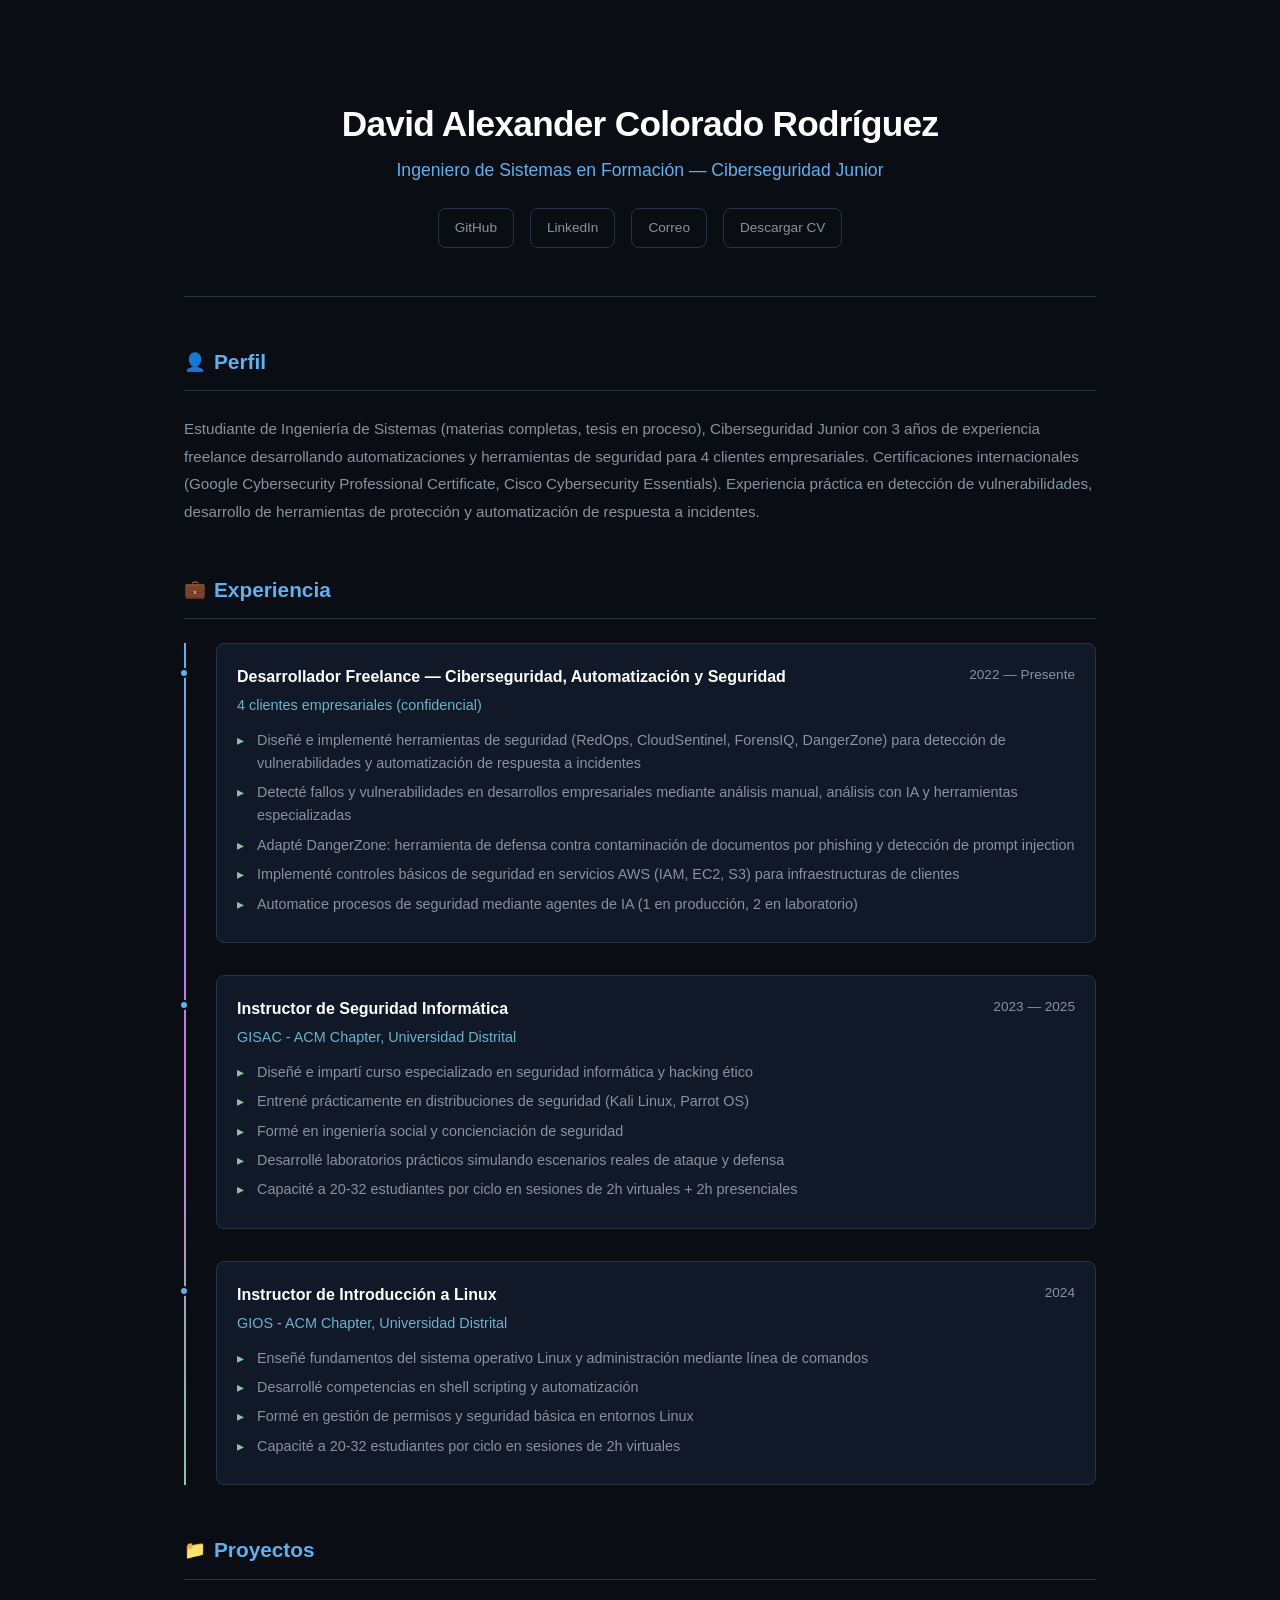
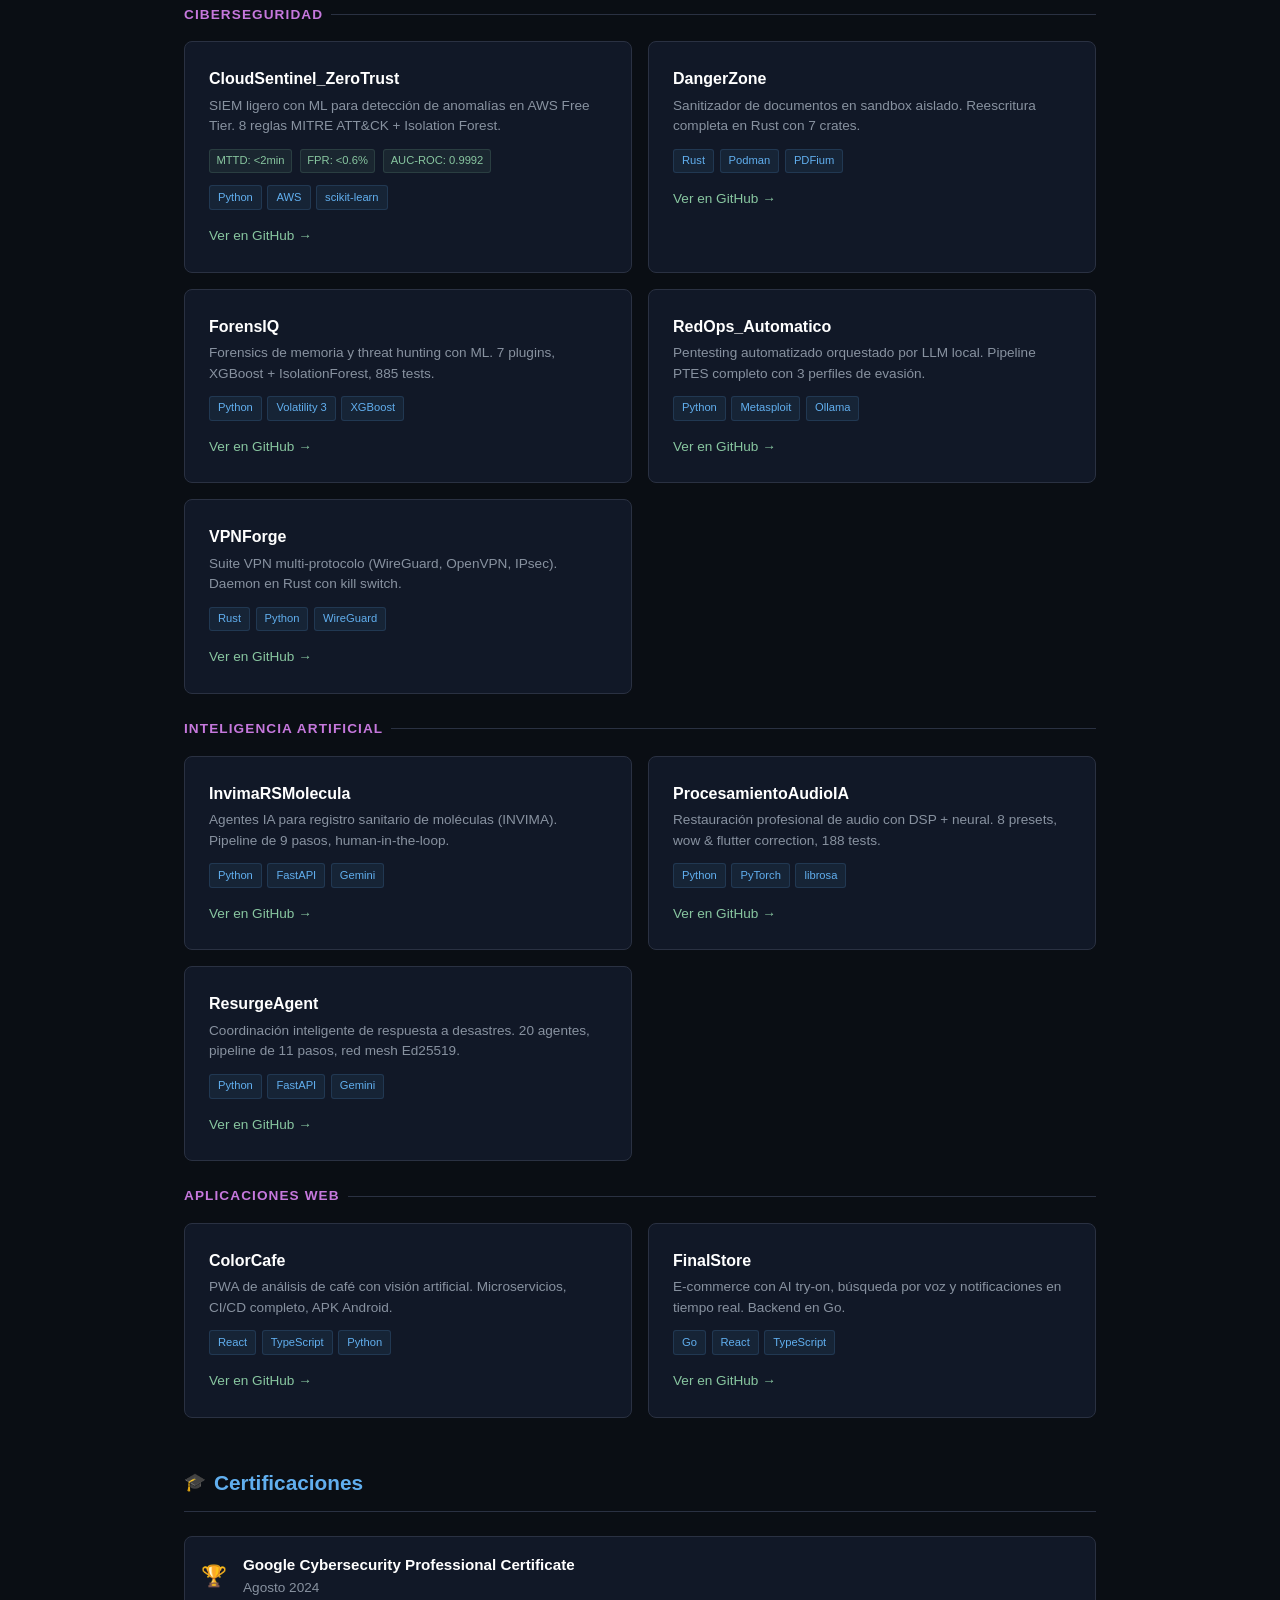
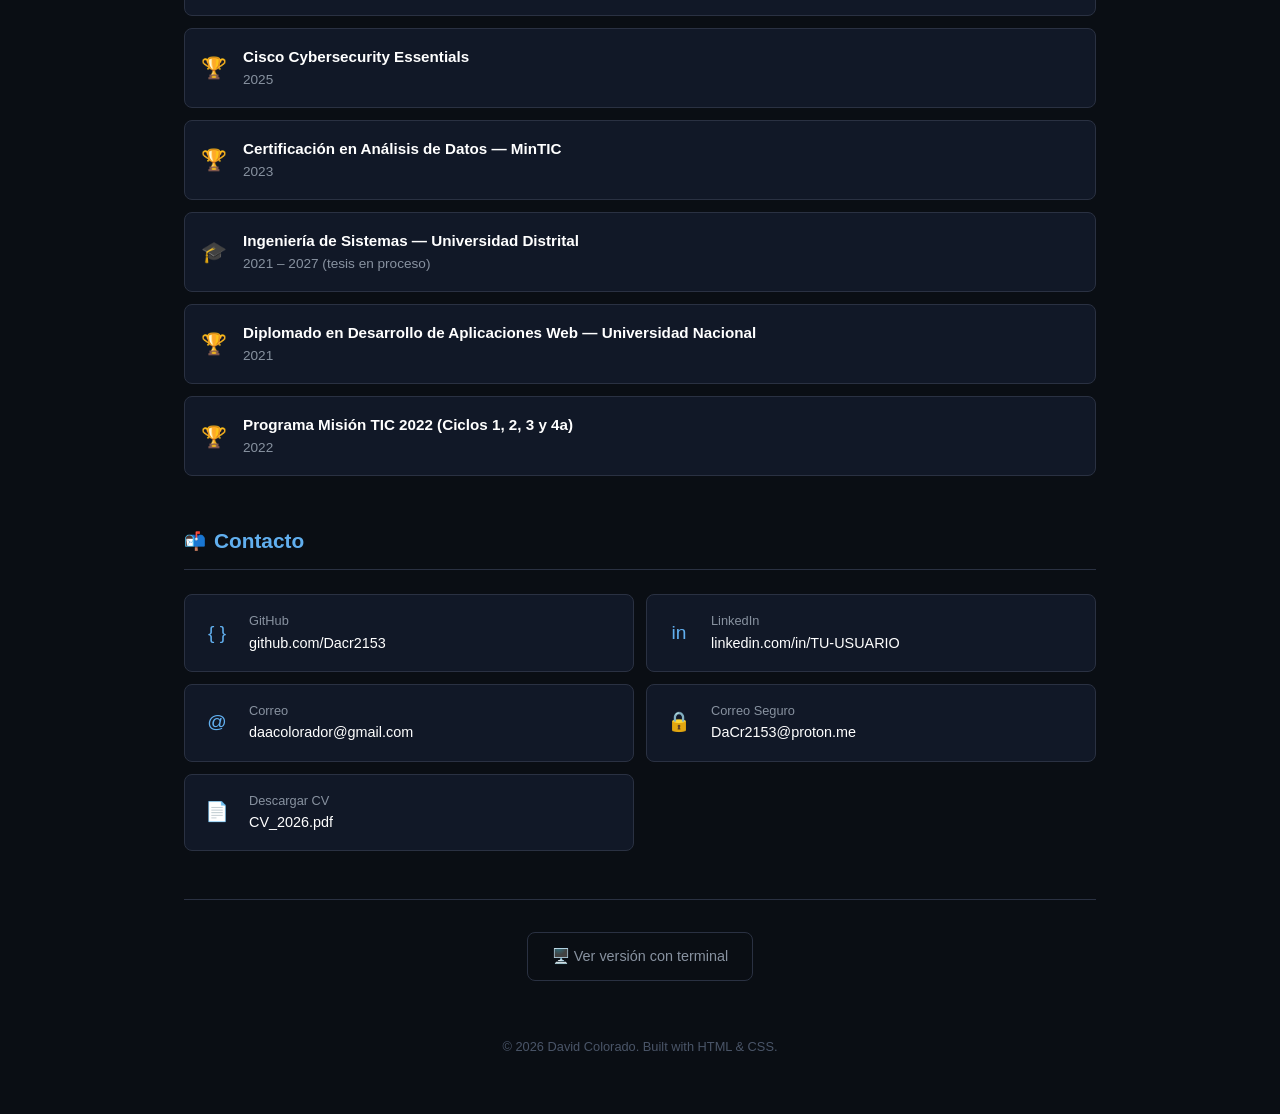
==== simple.html @ af5c3459 "feat: portfolio v2 improvements - terminal UX, visual polish, project depth, SEO FASE 1: Typewriter " ====
<!DOCTYPE html>
<html lang="es">
<head>
  <meta charset="UTF-8">
  <meta name="viewport" content="width=device-width, initial-scale=1.0">
  <title>David Colorado — Ingeniero de Sistemas en Formación | Portafolio</title>
  <meta name="description" content="Portafolio profesional de David Colorado. Ciberseguridad Junior, automatización y desarrollo de aplicaciones. 3 años de experiencia freelance.">
  <meta name="author" content="David Colorado">
  <meta name="robots" content="index, follow">
  <meta property="og:title" content="David Colorado — Ingeniero de Sistemas en Formación">
  <meta property="og:description" content="Ciberseguridad Junior, automatización y desarrollo. 3 años de experiencia.">
  <meta property="og:type" content="website">
  <link rel="canonical" href="https://dacr2153.github.io/Portfolio/simple.html">
  <style>
    *,*::before,*::after{box-sizing:border-box;margin:0;padding:0}
    :root{
      --bg:#0a0e14;--bg-card:#111827;--bg-card-hover:#1a2332;
      --text:#e0e0e0;--dim:#8892a0;--muted:#4a5568;
      --accent:#61afef;--green:#88c6a0;--red:#e06c75;--purple:#c678dd;--cyan:#6cb4c9;--yellow:#e5c07b;
      --border:#2a3142;--border-light:#1e2530;
      --radius:8px;--shadow:0 4px 20px rgba(0,0,0,0.3);
    }
    body{font-family:'Inter',-apple-system,BlinkMacSystemFont,'Segoe UI',Roboto,sans-serif;background:var(--bg);color:var(--text);line-height:1.6;-webkit-font-smoothing:antialiased}
    a{color:var(--accent);text-decoration:none;transition:color .2s}a:hover{color:var(--green)}

    .container{max-width:960px;margin:0 auto;padding:2rem 1.5rem}

    /* Header */
    .header{text-align:center;padding:4rem 0 3rem;border-bottom:1px solid var(--border)}
    .header__name{font-size:2.2rem;font-weight:700;color:#fff;margin-bottom:.25rem;letter-spacing:-.02em}
    .header__role{font-size:1.1rem;color:var(--accent);margin-bottom:1.5rem;font-weight:500}
    .header__links{display:flex;gap:1rem;justify-content:center;flex-wrap:wrap}
    .header__link{padding:.5rem 1rem;border:1px solid var(--border);border-radius:var(--radius);color:var(--dim);font-size:.85rem;transition:all .2s}
    .header__link:hover{border-color:var(--accent);color:var(--accent);background:rgba(97,175,239,.05)}

    /* Section */
    .section{margin:3rem 0}
    .section__title{font-size:1.3rem;font-weight:600;color:var(--accent);margin-bottom:1.5rem;padding-bottom:.75rem;border-bottom:1px solid var(--border);display:flex;align-items:center;gap:.5rem}
    .section__title-icon{font-size:1.1rem}

    /* Profile */
    .profile{color:var(--dim);font-size:.95rem;line-height:1.8}

    /* Timeline */
    .timeline{position:relative;padding-left:2rem}
    .timeline::before{content:'';position:absolute;left:0;top:0;bottom:0;width:2px;background:linear-gradient(180deg,var(--accent),var(--purple),var(--green))}
    .timeline-item{position:relative;margin-bottom:2rem;padding:1.25rem;background:var(--bg-card);border:1px solid var(--border);border-radius:var(--radius);transition:border-color .2s,transform .2s}
    .timeline-item:hover{border-color:var(--accent);transform:translateX(4px)}
    .timeline-item::before{content:'';position:absolute;left:-2.35rem;top:1.5rem;width:10px;height:10px;background:var(--accent);border-radius:50%;border:2px solid var(--bg)}
    .timeline-item__header{display:flex;justify-content:space-between;flex-wrap:wrap;gap:.5rem;margin-bottom:.25rem}
    .timeline-item__role{font-weight:600;color:#fff;font-size:1rem}
    .timeline-item__date{color:var(--dim);font-size:.85rem}
    .timeline-item__company{color:var(--cyan);font-size:.9rem;margin-bottom:.75rem}
    .timeline-item__list{list-style:none;padding:0}
    .timeline-item__list li{position:relative;padding-left:1.25rem;margin-bottom:.4rem;font-size:.9rem;color:var(--dim)}
    .timeline-item__list li::before{content:"▸";position:absolute;left:0;color:var(--green)}

    /* Project Grid */
    .project-grid{display:grid;grid-template-columns:1fr;gap:1rem}
    @media(min-width:640px){.project-grid{grid-template-columns:1fr 1fr}}

    .project-card{background:var(--bg-card);border:1px solid var(--border);border-radius:var(--radius);padding:1.5rem;transition:all .25s;position:relative;overflow:hidden}
    .project-card:hover{border-color:var(--accent);transform:translateY(-2px);box-shadow:var(--shadow)}
    .project-card::before{content:'';position:absolute;top:0;left:0;right:0;height:3px;background:linear-gradient(90deg,var(--accent),var(--green));opacity:0;transition:opacity .2s}
    .project-card:hover::before{opacity:1}
    .project-card__title{font-weight:600;color:#fff;margin-bottom:.25rem;font-size:1rem}
    .project-card__desc{font-size:.85rem;color:var(--dim);margin-bottom:.75rem;line-height:1.5}
    .project-card__metrics{display:flex;gap:.5rem;flex-wrap:wrap;margin-bottom:.75rem}
    .project-card__metric{font-size:.7rem;padding:.15rem .4rem;background:rgba(136,198,160,.08);color:var(--green);border-radius:3px;border:1px solid rgba(136,198,160,.15)}
    .project-card__tech{display:flex;flex-wrap:wrap;gap:.35rem;margin-bottom:.75rem}
    .tag{font-size:.7rem;padding:.15rem .5rem;background:rgba(97,175,239,.08);color:var(--accent);border-radius:3px;border:1px solid rgba(97,175,239,.15)}
    .project-card__link{font-size:.85rem;color:var(--green);display:inline-flex;align-items:center;gap:.25rem}
    .project-card__link:hover{text-decoration:underline}

    /* Category */
    .category{color:var(--purple);font-size:.85rem;margin-bottom:1rem;text-transform:uppercase;letter-spacing:.08em;font-weight:600;display:flex;align-items:center;gap:.5rem}
    .category::after{content:'';flex:1;height:1px;background:var(--border)}

    /* Certifications */
    .cert-list{display:flex;flex-direction:column;gap:.75rem}
    .cert{display:flex;align-items:center;gap:1rem;padding:1rem;background:var(--bg-card);border:1px solid var(--border);border-radius:var(--radius);transition:border-color .2s}
    .cert:hover{border-color:var(--yellow)}
    .cert__icon{font-size:1.3rem;flex-shrink:0}
    .cert__name{font-weight:600;color:#fff;font-size:.95rem}
    .cert__date{color:var(--dim);font-size:.85rem}

    /* Contact Grid */
    .contact-grid{display:grid;grid-template-columns:1fr;gap:.75rem}
    @media(min-width:640px){.contact-grid{grid-template-columns:1fr 1fr}}
    .contact-item{display:flex;align-items:center;gap:1rem;padding:1rem;background:var(--bg-card);border:1px solid var(--border);border-radius:var(--radius);transition:all .2s}
    .contact-item:hover{border-color:var(--accent);transform:translateX(4px);text-decoration:none}
    .contact-item__icon{font-size:1.2rem;width:2rem;text-align:center;flex-shrink:0}
    .contact-item__label{font-size:.8rem;color:var(--dim)}
    .contact-item__value{font-size:.9rem;color:#fff;font-weight:500}

    /* Footer */
    .switch{text-align:center;padding:2rem 0;border-top:1px solid var(--border);margin-top:3rem}
    .switch a{font-size:.9rem;color:var(--dim);padding:.75rem 1.5rem;border:1px solid var(--border);border-radius:var(--radius);transition:all .2s;display:inline-block}
    .switch a:hover{border-color:var(--accent);color:var(--accent)}
    .footer{text-align:center;padding:1.5rem 0;color:var(--muted);font-size:.8rem}

    /* Responsive */
    @media(max-width:639px){
      .header__name{font-size:1.6rem}
      .timeline{padding-left:1.5rem}
      .timeline-item::before{left:-1.85rem}
    }
  </style>
</head>
<body>
<div class="container">
  <header class="header">
    <h1 class="header__name">David Alexander Colorado Rodríguez</h1>
    <p class="header__role">Ingeniero de Sistemas en Formación — Ciberseguridad Junior</p>
    <div class="header__links">
      <a href="https://github.com/Dacr2153" target="_blank" rel="noopener" class="header__link">GitHub</a>
      <a href="https://www.linkedin.com/in/TU-USUARIO" target="_blank" rel="noopener" class="header__link">LinkedIn</a>
      <a href="mailto:daacolorador@gmail.com" class="header__link">Correo</a>
      <a href="cv/CV_2026.pdf" target="_blank" rel="noopener" class="header__link">Descargar CV</a>
    </div>
  </header>

  <section class="section">
    <h2 class="section__title"><span class="section__title-icon">👤</span> Perfil</h2>
    <p class="profile">Estudiante de Ingeniería de Sistemas (materias completas, tesis en proceso), Ciberseguridad Junior con 3 años de experiencia freelance desarrollando automatizaciones y herramientas de seguridad para 4 clientes empresariales. Certificaciones internacionales (Google Cybersecurity Professional Certificate, Cisco Cybersecurity Essentials). Experiencia práctica en detección de vulnerabilidades, desarrollo de herramientas de protección y automatización de respuesta a incidentes.</p>
  </section>

  <section class="section">
    <h2 class="section__title"><span class="section__title-icon">💼</span> Experiencia</h2>
    <div class="timeline">
      <div class="timeline-item">
        <div class="timeline-item__header">
          <span class="timeline-item__role">Desarrollador Freelance — Ciberseguridad, Automatización y Seguridad</span>
          <span class="timeline-item__date">2022 — Presente</span>
        </div>
        <div class="timeline-item__company">4 clientes empresariales (confidencial)</div>
        <ul class="timeline-item__list">
          <li>Diseñé e implementé herramientas de seguridad (RedOps, CloudSentinel, ForensIQ, DangerZone) para detección de vulnerabilidades y automatización de respuesta a incidentes</li>
          <li>Detecté fallos y vulnerabilidades en desarrollos empresariales mediante análisis manual, análisis con IA y herramientas especializadas</li>
          <li>Adapté DangerZone: herramienta de defensa contra contaminación de documentos por phishing y detección de prompt injection</li>
          <li>Implementé controles básicos de seguridad en servicios AWS (IAM, EC2, S3) para infraestructuras de clientes</li>
          <li>Automatice procesos de seguridad mediante agentes de IA (1 en producción, 2 en laboratorio)</li>
        </ul>
      </div>
      <div class="timeline-item">
        <div class="timeline-item__header">
          <span class="timeline-item__role">Instructor de Seguridad Informática</span>
          <span class="timeline-item__date">2023 — 2025</span>
        </div>
        <div class="timeline-item__company">GISAC - ACM Chapter, Universidad Distrital</div>
        <ul class="timeline-item__list">
          <li>Diseñé e impartí curso especializado en seguridad informática y hacking ético</li>
          <li>Entrené prácticamente en distribuciones de seguridad (Kali Linux, Parrot OS)</li>
          <li>Formé en ingeniería social y concienciación de seguridad</li>
          <li>Desarrollé laboratorios prácticos simulando escenarios reales de ataque y defensa</li>
          <li>Capacité a 20-32 estudiantes por ciclo en sesiones de 2h virtuales + 2h presenciales</li>
        </ul>
      </div>
      <div class="timeline-item">
        <div class="timeline-item__header">
          <span class="timeline-item__role">Instructor de Introducción a Linux</span>
          <span class="timeline-item__date">2024</span>
        </div>
        <div class="timeline-item__company">GIOS - ACM Chapter, Universidad Distrital</div>
        <ul class="timeline-item__list">
          <li>Enseñé fundamentos del sistema operativo Linux y administración mediante línea de comandos</li>
          <li>Desarrollé competencias en shell scripting y automatización</li>
          <li>Formé en gestión de permisos y seguridad básica en entornos Linux</li>
          <li>Capacité a 20-32 estudiantes por ciclo en sesiones de 2h virtuales</li>
        </ul>
      </div>
    </div>
  </section>

  <section class="section">
    <h2 class="section__title"><span class="section__title-icon">📁</span> Proyectos</h2>

    <p class="category">Ciberseguridad</p>
    <div class="project-grid" style="margin-bottom:1.5rem">
      <div class="project-card">
        <div class="project-card__title">CloudSentinel_ZeroTrust</div>
        <p class="project-card__desc">SIEM ligero con ML para detección de anomalías en AWS Free Tier. 8 reglas MITRE ATT&CK + Isolation Forest.</p>
        <div class="project-card__metrics"><span class="project-card__metric">MTTD: &lt;2min</span><span class="project-card__metric">FPR: &lt;0.6%</span><span class="project-card__metric">AUC-ROC: 0.9992</span></div>
        <div class="project-card__tech"><span class="tag">Python</span><span class="tag">AWS</span><span class="tag">scikit-learn</span></div>
        <a class="project-card__link" href="https://github.com/Dacr2153/CloudSentinel_ZeroTrust" target="_blank" rel="noopener">Ver en GitHub →</a>
      </div>
      <div class="project-card">
        <div class="project-card__title">DangerZone</div>
        <p class="project-card__desc">Sanitizador de documentos en sandbox aislado. Reescritura completa en Rust con 7 crates.</p>
        <div class="project-card__tech"><span class="tag">Rust</span><span class="tag">Podman</span><span class="tag">PDFium</span></div>
        <a class="project-card__link" href="https://github.com/Dacr2153/DangerZone" target="_blank" rel="noopener">Ver en GitHub →</a>
      </div>
      <div class="project-card">
        <div class="project-card__title">ForensIQ</div>
        <p class="project-card__desc">Forensics de memoria y threat hunting con ML. 7 plugins, XGBoost + IsolationForest, 885 tests.</p>
        <div class="project-card__tech"><span class="tag">Python</span><span class="tag">Volatility 3</span><span class="tag">XGBoost</span></div>
        <a class="project-card__link" href="https://github.com/Dacr2153/ForensIQ" target="_blank" rel="noopener">Ver en GitHub →</a>
      </div>
      <div class="project-card">
        <div class="project-card__title">RedOps_Automatico</div>
        <p class="project-card__desc">Pentesting automatizado orquestado por LLM local. Pipeline PTES completo con 3 perfiles de evasión.</p>
        <div class="project-card__tech"><span class="tag">Python</span><span class="tag">Metasploit</span><span class="tag">Ollama</span></div>
        <a class="project-card__link" href="https://github.com/Dacr2153/RedOps_Automatico" target="_blank" rel="noopener">Ver en GitHub →</a>
      </div>
      <div class="project-card">
        <div class="project-card__title">VPNForge</div>
        <p class="project-card__desc">Suite VPN multi-protocolo (WireGuard, OpenVPN, IPsec). Daemon en Rust con kill switch.</p>
        <div class="project-card__tech"><span class="tag">Rust</span><span class="tag">Python</span><span class="tag">WireGuard</span></div>
        <a class="project-card__link" href="https://github.com/Dacr2153/VPN" target="_blank" rel="noopener">Ver en GitHub →</a>
      </div>
    </div>

    <p class="category">Inteligencia Artificial</p>
    <div class="project-grid" style="margin-bottom:1.5rem">
      <div class="project-card">
        <div class="project-card__title">InvimaRSMolecula</div>
        <p class="project-card__desc">Agentes IA para registro sanitario de moléculas (INVIMA). Pipeline de 9 pasos, human-in-the-loop.</p>
        <div class="project-card__tech"><span class="tag">Python</span><span class="tag">FastAPI</span><span class="tag">Gemini</span></div>
        <a class="project-card__link" href="https://github.com/Dacr2153/InvimaRSMolecula" target="_blank" rel="noopener">Ver en GitHub →</a>
      </div>
      <div class="project-card">
        <div class="project-card__title">ProcesamientoAudioIA</div>
        <p class="project-card__desc">Restauración profesional de audio con DSP + neural. 8 presets, wow & flutter correction, 188 tests.</p>
        <div class="project-card__tech"><span class="tag">Python</span><span class="tag">PyTorch</span><span class="tag">librosa</span></div>
        <a class="project-card__link" href="https://github.com/Dacr2153/AI_Audio_Processing" target="_blank" rel="noopener">Ver en GitHub →</a>
      </div>
      <div class="project-card">
        <div class="project-card__title">ResurgeAgent</div>
        <p class="project-card__desc">Coordinación inteligente de respuesta a desastres. 20 agentes, pipeline de 11 pasos, red mesh Ed25519.</p>
        <div class="project-card__tech"><span class="tag">Python</span><span class="tag">FastAPI</span><span class="tag">Gemini</span></div>
        <a class="project-card__link" href="https://github.com/Dacr2153/ResurgeArgent" target="_blank" rel="noopener">Ver en GitHub →</a>
      </div>
    </div>

    <p class="category">Aplicaciones Web</p>
    <div class="project-grid">
      <div class="project-card">
        <div class="project-card__title">ColorCafe</div>
        <p class="project-card__desc">PWA de análisis de café con visión artificial. Microservicios, CI/CD completo, APK Android.</p>
        <div class="project-card__tech"><span class="tag">React</span><span class="tag">TypeScript</span><span class="tag">Python</span></div>
        <a class="project-card__link" href="https://github.com/Dacr2153/ColorCafe" target="_blank" rel="noopener">Ver en GitHub →</a>
      </div>
      <div class="project-card">
        <div class="project-card__title">FinalStore</div>
        <p class="project-card__desc">E-commerce con AI try-on, búsqueda por voz y notificaciones en tiempo real. Backend en Go.</p>
        <div class="project-card__tech"><span class="tag">Go</span><span class="tag">React</span><span class="tag">TypeScript</span></div>
        <a class="project-card__link" href="https://github.com/Dacr2153/Store" target="_blank" rel="noopener">Ver en GitHub →</a>
      </div>
    </div>
  </section>

  <section class="section">
    <h2 class="section__title"><span class="section__title-icon">🎓</span> Certificaciones</h2>
    <div class="cert-list">
      <div class="cert"><span class="cert__icon">🏆</span><div><div class="cert__name">Google Cybersecurity Professional Certificate</div><div class="cert__date">Agosto 2024</div></div></div>
      <div class="cert"><span class="cert__icon">🏆</span><div><div class="cert__name">Cisco Cybersecurity Essentials</div><div class="cert__date">2025</div></div></div>
      <div class="cert"><span class="cert__icon">🏆</span><div><div class="cert__name">Certificación en Análisis de Datos — MinTIC</div><div class="cert__date">2023</div></div></div>
      <div class="cert"><span class="cert__icon">🎓</span><div><div class="cert__name">Ingeniería de Sistemas — Universidad Distrital</div><div class="cert__date">2021 – 2027 (tesis en proceso)</div></div></div>
      <div class="cert"><span class="cert__icon">🏆</span><div><div class="cert__name">Diplomado en Desarrollo de Aplicaciones Web — Universidad Nacional</div><div class="cert__date">2021</div></div></div>
      <div class="cert"><span class="cert__icon">🏆</span><div><div class="cert__name">Programa Misión TIC 2022 (Ciclos 1, 2, 3 y 4a)</div><div class="cert__date">2022</div></div></div>
    </div>
  </section>

  <section class="section">
    <h2 class="section__title"><span class="section__title-icon">📬</span> Contacto</h2>
    <div class="contact-grid">
      <a href="https://github.com/Dacr2153" target="_blank" rel="noopener" class="contact-item"><span class="contact-item__icon">{ }</span><div><div class="contact-item__label">GitHub</div><div class="contact-item__value">github.com/Dacr2153</div></div></a>
      <a href="https://www.linkedin.com/in/TU-USUARIO" target="_blank" rel="noopener" class="contact-item"><span class="contact-item__icon">in</span><div><div class="contact-item__label">LinkedIn</div><div class="contact-item__value">linkedin.com/in/TU-USUARIO</div></div></a>
      <a href="mailto:daacolorador@gmail.com" class="contact-item"><span class="contact-item__icon">@</span><div><div class="contact-item__label">Correo</div><div class="contact-item__value">daacolorador@gmail.com</div></div></a>
      <a href="mailto:DaCr2153@proton.me" class="contact-item"><span class="contact-item__icon">🔒</span><div><div class="contact-item__label">Correo Seguro</div><div class="contact-item__value">DaCr2153@proton.me</div></div></a>
      <a href="cv/CV_2026.pdf" target="_blank" rel="noopener" class="contact-item"><span class="contact-item__icon">📄</span><div><div class="contact-item__label">Descargar CV</div><div class="contact-item__value">CV_2026.pdf</div></div></a>
    </div>
  </section>

  <div class="switch"><a href="index.html">🖥️ Ver versión con terminal</a></div>
  <div class="footer">© 2026 David Colorado. Built with HTML & CSS.</div>
</div>
</body>
</html>
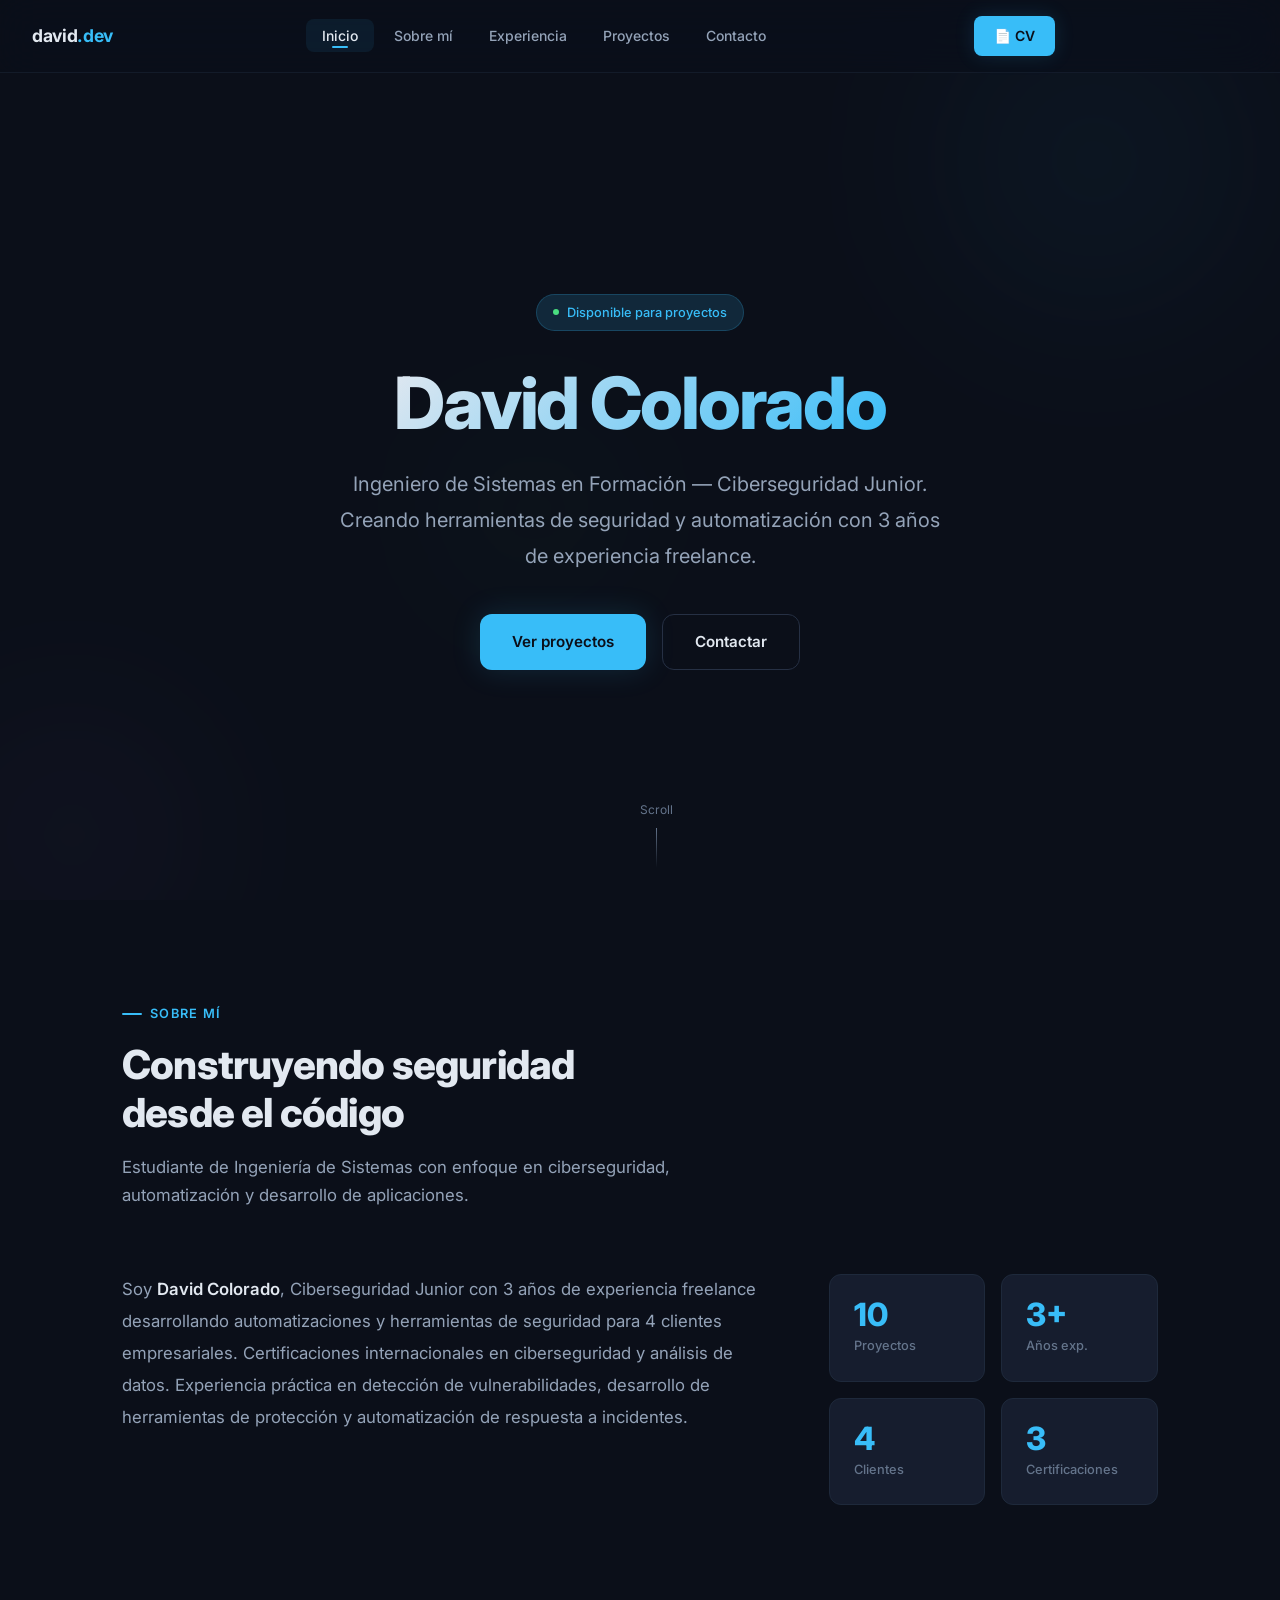
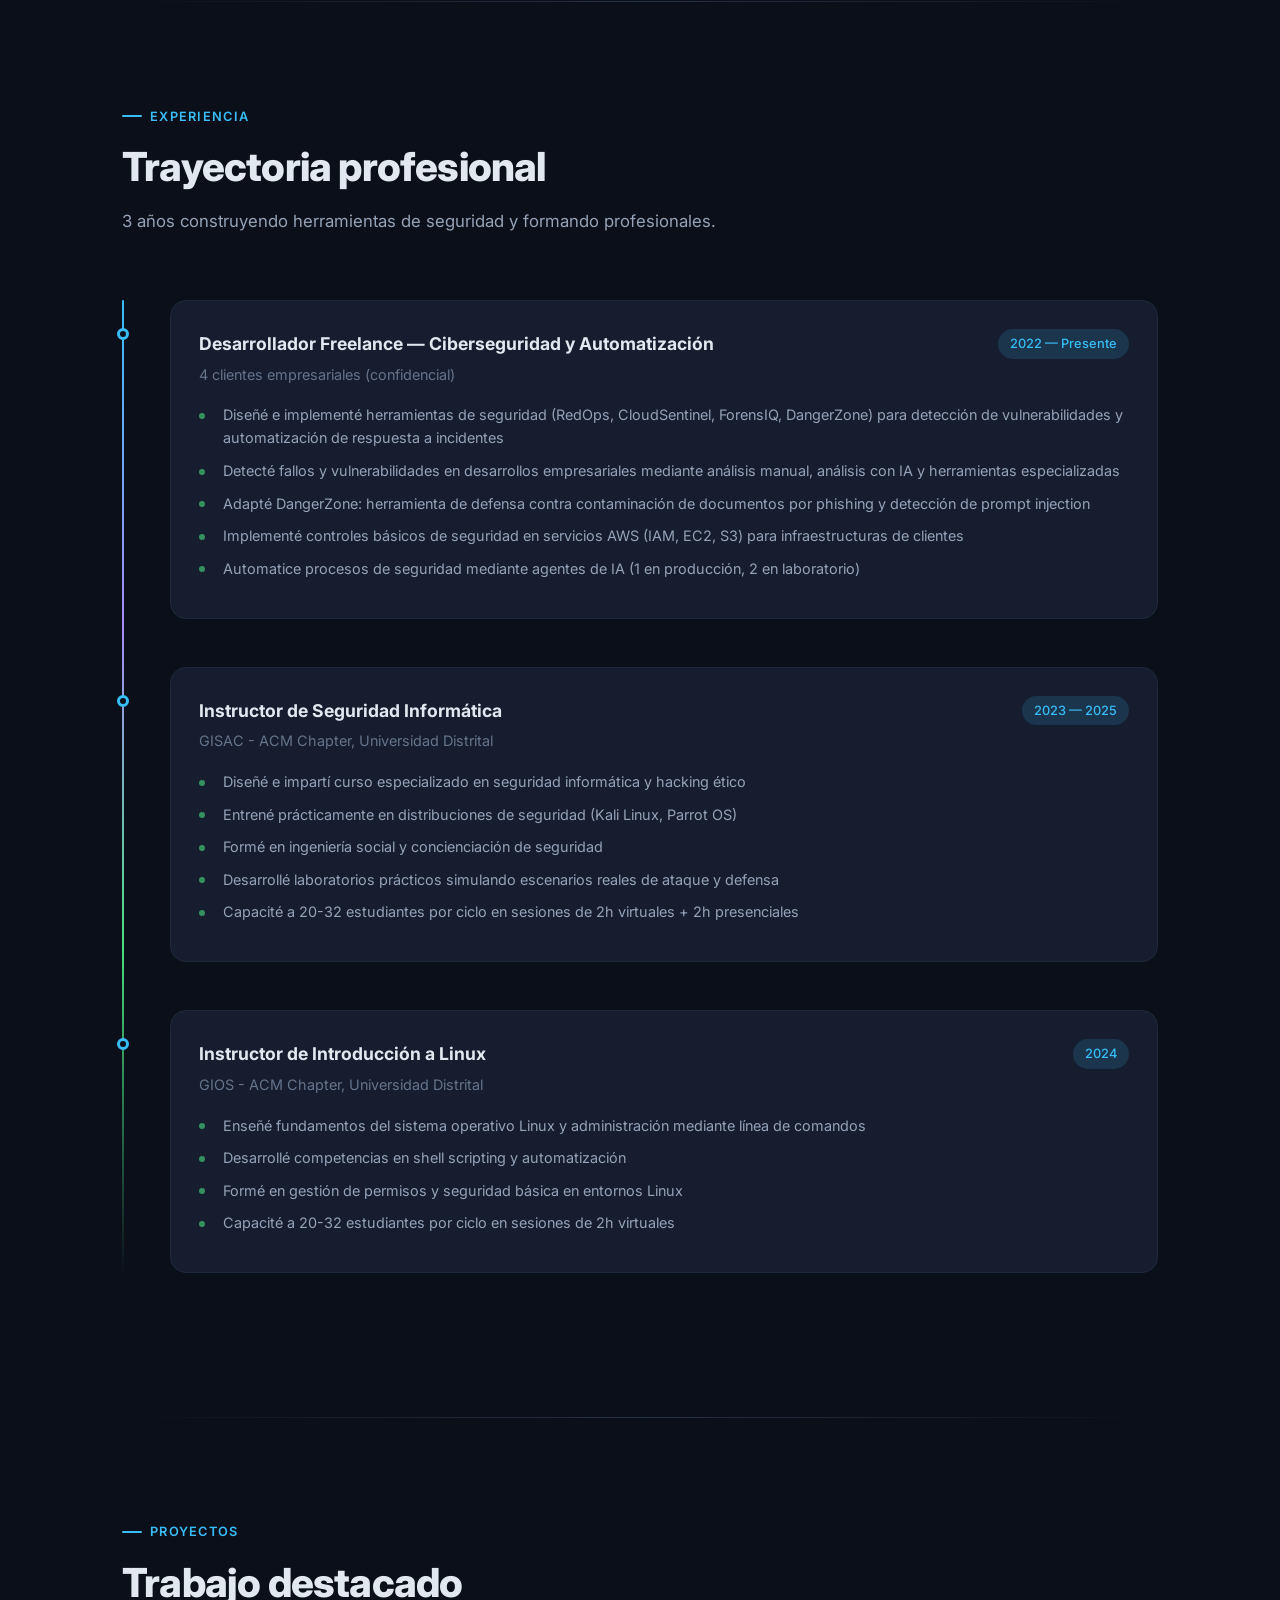
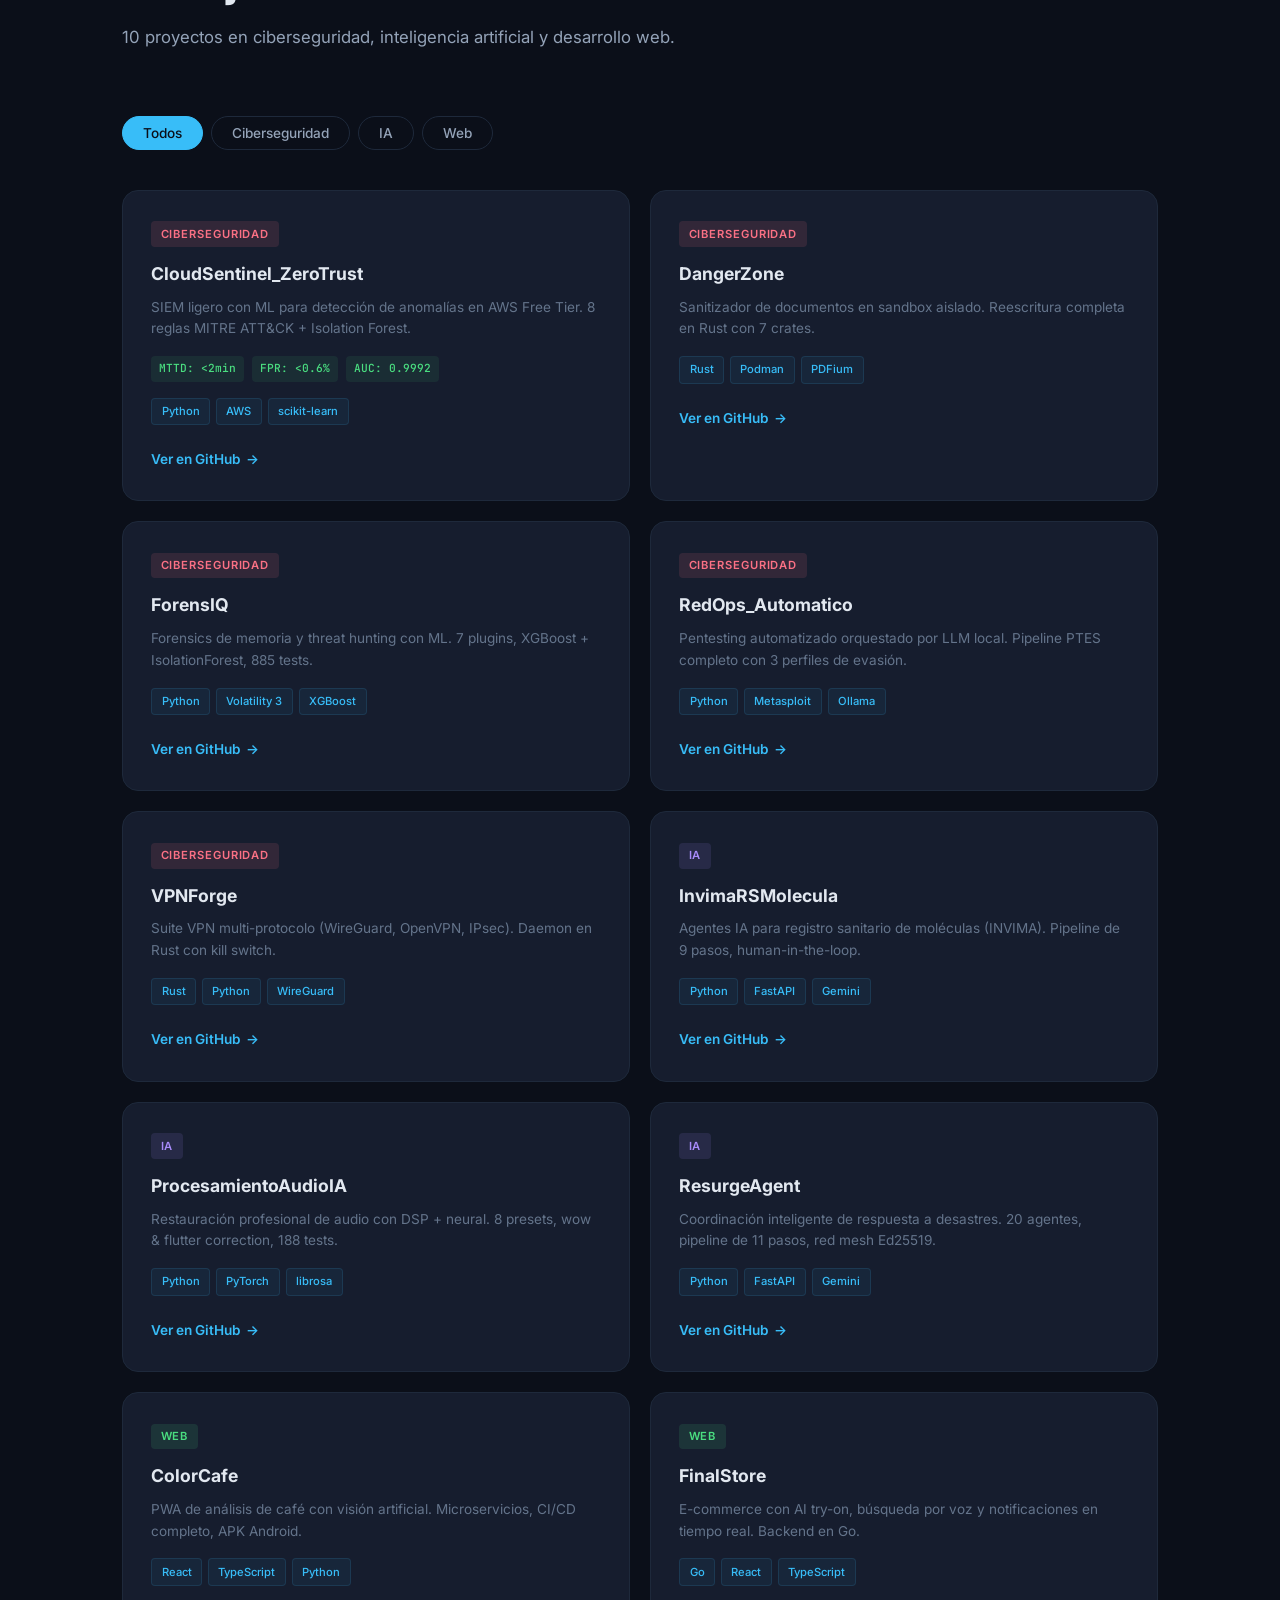
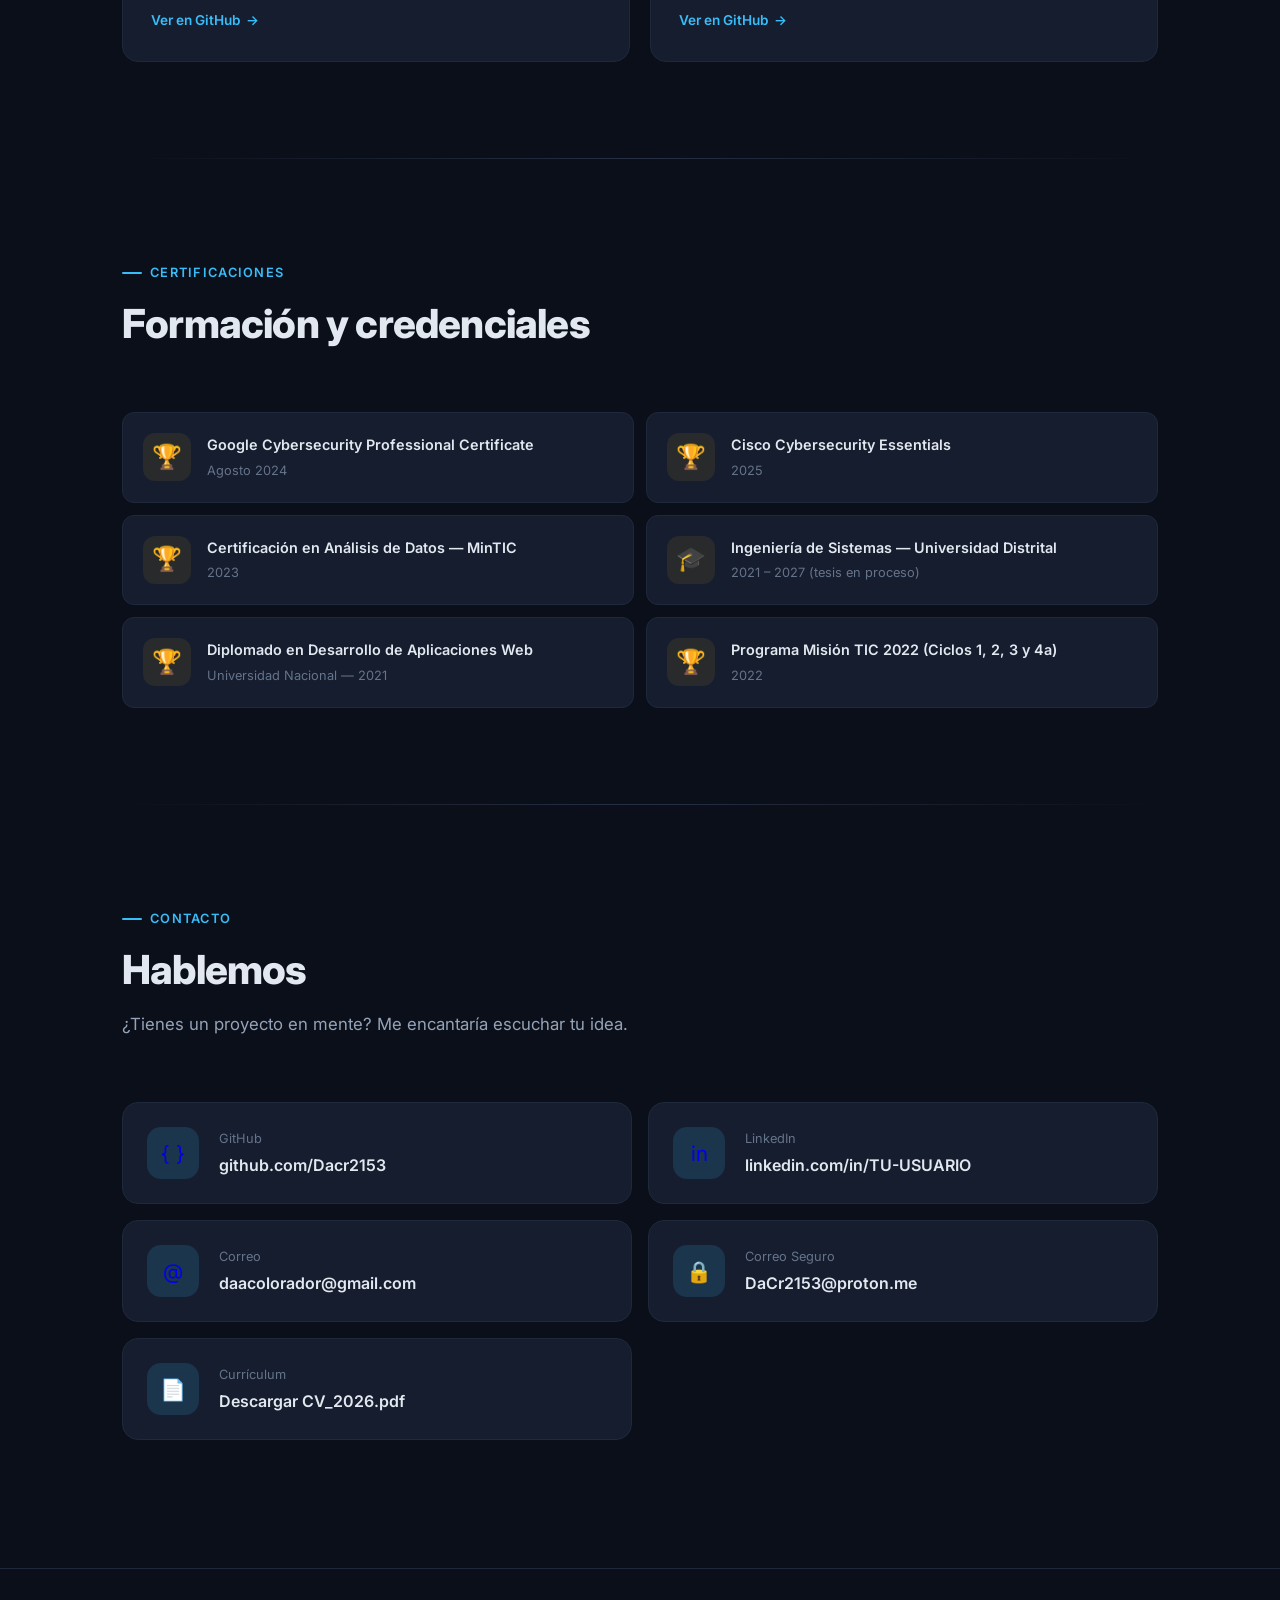
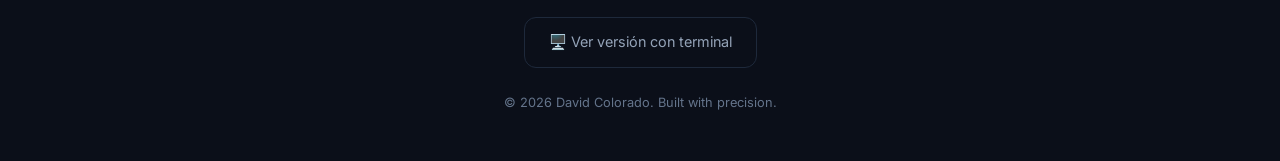
==== commit 7b3c4db0: "feat: redesign simple.html with professional animations and modern design - Fixed navigation with sc" ====
--- a/simple.html
+++ b/simple.html
@@ -3,277 +3,1540 @@
 <head>
   <meta charset="UTF-8">
   <meta name="viewport" content="width=device-width, initial-scale=1.0">
-  <title>David Colorado — Ingeniero de Sistemas en Formación | Portafolio</title>
-  <meta name="description" content="Portafolio profesional de David Colorado. Ciberseguridad Junior, automatización y desarrollo de aplicaciones. 3 años de experiencia freelance.">
+  <title>David Colorado — Ingeniero de Sistemas en Formación</title>
+  <meta name="description" content="Portafolio profesional de David Colorado. Ciberseguridad Junior, automatización y desarrollo de aplicaciones.">
   <meta name="author" content="David Colorado">
   <meta name="robots" content="index, follow">
   <meta property="og:title" content="David Colorado — Ingeniero de Sistemas en Formación">
   <meta property="og:description" content="Ciberseguridad Junior, automatización y desarrollo. 3 años de experiencia.">
   <meta property="og:type" content="website">
   <link rel="canonical" href="https://dacr2153.github.io/Portfolio/simple.html">
+  <link rel="preconnect" href="https://fonts.googleapis.com">
+  <link rel="preconnect" href="https://fonts.gstatic.com" crossorigin>
+  <link href="https://fonts.googleapis.com/css2?family=Inter:wght@300;400;500;600;700;800;900&family=JetBrains+Mono:wght@400;500&display=swap" rel="stylesheet">
   <style>
-    *,*::before,*::after{box-sizing:border-box;margin:0;padding:0}
-    :root{
-      --bg:#0a0e14;--bg-card:#111827;--bg-card-hover:#1a2332;
-      --text:#e0e0e0;--dim:#8892a0;--muted:#4a5568;
-      --accent:#61afef;--green:#88c6a0;--red:#e06c75;--purple:#c678dd;--cyan:#6cb4c9;--yellow:#e5c07b;
-      --border:#2a3142;--border-light:#1e2530;
-      --radius:8px;--shadow:0 4px 20px rgba(0,0,0,0.3);
-    }
-    body{font-family:'Inter',-apple-system,BlinkMacSystemFont,'Segoe UI',Roboto,sans-serif;background:var(--bg);color:var(--text);line-height:1.6;-webkit-font-smoothing:antialiased}
-    a{color:var(--accent);text-decoration:none;transition:color .2s}a:hover{color:var(--green)}
-
-    .container{max-width:960px;margin:0 auto;padding:2rem 1.5rem}
-
-    /* Header */
-    .header{text-align:center;padding:4rem 0 3rem;border-bottom:1px solid var(--border)}
-    .header__name{font-size:2.2rem;font-weight:700;color:#fff;margin-bottom:.25rem;letter-spacing:-.02em}
-    .header__role{font-size:1.1rem;color:var(--accent);margin-bottom:1.5rem;font-weight:500}
-    .header__links{display:flex;gap:1rem;justify-content:center;flex-wrap:wrap}
-    .header__link{padding:.5rem 1rem;border:1px solid var(--border);border-radius:var(--radius);color:var(--dim);font-size:.85rem;transition:all .2s}
-    .header__link:hover{border-color:var(--accent);color:var(--accent);background:rgba(97,175,239,.05)}
-
-    /* Section */
-    .section{margin:3rem 0}
-    .section__title{font-size:1.3rem;font-weight:600;color:var(--accent);margin-bottom:1.5rem;padding-bottom:.75rem;border-bottom:1px solid var(--border);display:flex;align-items:center;gap:.5rem}
-    .section__title-icon{font-size:1.1rem}
-
-    /* Profile */
-    .profile{color:var(--dim);font-size:.95rem;line-height:1.8}
-
-    /* Timeline */
-    .timeline{position:relative;padding-left:2rem}
-    .timeline::before{content:'';position:absolute;left:0;top:0;bottom:0;width:2px;background:linear-gradient(180deg,var(--accent),var(--purple),var(--green))}
-    .timeline-item{position:relative;margin-bottom:2rem;padding:1.25rem;background:var(--bg-card);border:1px solid var(--border);border-radius:var(--radius);transition:border-color .2s,transform .2s}
-    .timeline-item:hover{border-color:var(--accent);transform:translateX(4px)}
-    .timeline-item::before{content:'';position:absolute;left:-2.35rem;top:1.5rem;width:10px;height:10px;background:var(--accent);border-radius:50%;border:2px solid var(--bg)}
-    .timeline-item__header{display:flex;justify-content:space-between;flex-wrap:wrap;gap:.5rem;margin-bottom:.25rem}
-    .timeline-item__role{font-weight:600;color:#fff;font-size:1rem}
-    .timeline-item__date{color:var(--dim);font-size:.85rem}
-    .timeline-item__company{color:var(--cyan);font-size:.9rem;margin-bottom:.75rem}
-    .timeline-item__list{list-style:none;padding:0}
-    .timeline-item__list li{position:relative;padding-left:1.25rem;margin-bottom:.4rem;font-size:.9rem;color:var(--dim)}
-    .timeline-item__list li::before{content:"▸";position:absolute;left:0;color:var(--green)}
-
-    /* Project Grid */
-    .project-grid{display:grid;grid-template-columns:1fr;gap:1rem}
-    @media(min-width:640px){.project-grid{grid-template-columns:1fr 1fr}}
-
-    .project-card{background:var(--bg-card);border:1px solid var(--border);border-radius:var(--radius);padding:1.5rem;transition:all .25s;position:relative;overflow:hidden}
-    .project-card:hover{border-color:var(--accent);transform:translateY(-2px);box-shadow:var(--shadow)}
-    .project-card::before{content:'';position:absolute;top:0;left:0;right:0;height:3px;background:linear-gradient(90deg,var(--accent),var(--green));opacity:0;transition:opacity .2s}
-    .project-card:hover::before{opacity:1}
-    .project-card__title{font-weight:600;color:#fff;margin-bottom:.25rem;font-size:1rem}
-    .project-card__desc{font-size:.85rem;color:var(--dim);margin-bottom:.75rem;line-height:1.5}
-    .project-card__metrics{display:flex;gap:.5rem;flex-wrap:wrap;margin-bottom:.75rem}
-    .project-card__metric{font-size:.7rem;padding:.15rem .4rem;background:rgba(136,198,160,.08);color:var(--green);border-radius:3px;border:1px solid rgba(136,198,160,.15)}
-    .project-card__tech{display:flex;flex-wrap:wrap;gap:.35rem;margin-bottom:.75rem}
-    .tag{font-size:.7rem;padding:.15rem .5rem;background:rgba(97,175,239,.08);color:var(--accent);border-radius:3px;border:1px solid rgba(97,175,239,.15)}
-    .project-card__link{font-size:.85rem;color:var(--green);display:inline-flex;align-items:center;gap:.25rem}
-    .project-card__link:hover{text-decoration:underline}
-
-    /* Category */
-    .category{color:var(--purple);font-size:.85rem;margin-bottom:1rem;text-transform:uppercase;letter-spacing:.08em;font-weight:600;display:flex;align-items:center;gap:.5rem}
-    .category::after{content:'';flex:1;height:1px;background:var(--border)}
-
-    /* Certifications */
-    .cert-list{display:flex;flex-direction:column;gap:.75rem}
-    .cert{display:flex;align-items:center;gap:1rem;padding:1rem;background:var(--bg-card);border:1px solid var(--border);border-radius:var(--radius);transition:border-color .2s}
-    .cert:hover{border-color:var(--yellow)}
-    .cert__icon{font-size:1.3rem;flex-shrink:0}
-    .cert__name{font-weight:600;color:#fff;font-size:.95rem}
-    .cert__date{color:var(--dim);font-size:.85rem}
-
-    /* Contact Grid */
-    .contact-grid{display:grid;grid-template-columns:1fr;gap:.75rem}
-    @media(min-width:640px){.contact-grid{grid-template-columns:1fr 1fr}}
-    .contact-item{display:flex;align-items:center;gap:1rem;padding:1rem;background:var(--bg-card);border:1px solid var(--border);border-radius:var(--radius);transition:all .2s}
-    .contact-item:hover{border-color:var(--accent);transform:translateX(4px);text-decoration:none}
-    .contact-item__icon{font-size:1.2rem;width:2rem;text-align:center;flex-shrink:0}
-    .contact-item__label{font-size:.8rem;color:var(--dim)}
-    .contact-item__value{font-size:.9rem;color:#fff;font-weight:500}
-
-    /* Footer */
-    .switch{text-align:center;padding:2rem 0;border-top:1px solid var(--border);margin-top:3rem}
-    .switch a{font-size:.9rem;color:var(--dim);padding:.75rem 1.5rem;border:1px solid var(--border);border-radius:var(--radius);transition:all .2s;display:inline-block}
-    .switch a:hover{border-color:var(--accent);color:var(--accent)}
-    .footer{text-align:center;padding:1.5rem 0;color:var(--muted);font-size:.8rem}
-
-    /* Responsive */
-    @media(max-width:639px){
-      .header__name{font-size:1.6rem}
-      .timeline{padding-left:1.5rem}
-      .timeline-item::before{left:-1.85rem}
+    *, *::before, *::after { box-sizing: border-box; margin: 0; padding: 0; }
+
+    :root {
+      --bg: #0b0f19;
+      --bg-elevated: #111827;
+      --bg-card: #161d2e;
+      --bg-card-hover: #1c2540;
+      --surface: #1a2235;
+      --text: #e2e8f0;
+      --text-secondary: #94a3b8;
+      --text-muted: #64748b;
+      --accent: #38bdf8;
+      --accent-glow: rgba(56, 189, 248, 0.15);
+      --green: #4ade80;
+      --green-dim: rgba(74, 222, 128, 0.12);
+      --purple: #a78bfa;
+      --purple-dim: rgba(167, 139, 250, 0.12);
+      --rose: #fb7185;
+      --rose-dim: rgba(251, 113, 133, 0.12);
+      --amber: #fbbf24;
+      --border: #1e293b;
+      --border-light: #263044;
+      --radius: 12px;
+      --radius-lg: 16px;
+      --radius-xl: 20px;
+      --shadow-sm: 0 1px 3px rgba(0,0,0,0.3);
+      --shadow: 0 4px 24px rgba(0,0,0,0.25);
+      --shadow-lg: 0 12px 48px rgba(0,0,0,0.4);
+      --transition: 0.3s cubic-bezier(0.4, 0, 0.2, 1);
+      --transition-fast: 0.15s cubic-bezier(0.4, 0, 0.2, 1);
+      --transition-spring: 0.5s cubic-bezier(0.34, 1.56, 0.64, 1);
+    }
+
+    html { scroll-behavior: smooth; -webkit-font-smoothing: antialiased; }
+
+    body {
+      font-family: 'Inter', system-ui, -apple-system, sans-serif;
+      background: var(--bg);
+      color: var(--text);
+      line-height: 1.7;
+      overflow-x: hidden;
+    }
+
+    /* === SCROLLBAR === */
+    ::-webkit-scrollbar { width: 6px; }
+    ::-webkit-scrollbar-track { background: var(--bg); }
+    ::-webkit-scrollbar-thumb { background: var(--border-light); border-radius: 3px; }
+    ::-webkit-scrollbar-thumb:hover { background: var(--text-muted); }
+
+    /* === SELECTION === */
+    ::selection { background: var(--accent); color: var(--bg); }
+
+    /* === NAVIGATION === */
+    .nav {
+      position: fixed;
+      top: 0;
+      left: 0;
+      right: 0;
+      z-index: 100;
+      padding: 1rem 2rem;
+      display: flex;
+      justify-content: space-between;
+      align-items: center;
+      backdrop-filter: blur(20px) saturate(1.5);
+      -webkit-backdrop-filter: blur(20px) saturate(1.5);
+      background: rgba(11, 15, 25, 0.7);
+      border-bottom: 1px solid rgba(30, 41, 59, 0.5);
+      transition: var(--transition);
+    }
+
+    .nav--scrolled {
+      padding: 0.75rem 2rem;
+      background: rgba(11, 15, 25, 0.92);
+      box-shadow: 0 4px 30px rgba(0, 0, 0, 0.3);
+    }
+
+    .nav__logo {
+      font-weight: 700;
+      font-size: 1.1rem;
+      color: var(--text);
+      letter-spacing: -0.02em;
+    }
+
+    .nav__logo span { color: var(--accent); }
+
+    .nav__links {
+      display: flex;
+      gap: 0.25rem;
+      list-style: none;
+    }
+
+    .nav__link {
+      color: var(--text-secondary);
+      text-decoration: none;
+      font-size: 0.875rem;
+      font-weight: 500;
+      padding: 0.5rem 1rem;
+      border-radius: 8px;
+      transition: var(--transition-fast);
+      position: relative;
+    }
+
+    .nav__link:hover,
+    .nav__link--active {
+      color: var(--text);
+      background: rgba(56, 189, 248, 0.08);
+    }
+
+    .nav__link--active::after {
+      content: '';
+      position: absolute;
+      bottom: 4px;
+      left: 50%;
+      transform: translateX(-50%);
+      width: 16px;
+      height: 2px;
+      background: var(--accent);
+      border-radius: 1px;
+    }
+
+    .nav__cta {
+      display: inline-flex;
+      align-items: center;
+      gap: 0.5rem;
+      padding: 0.5rem 1.25rem;
+      background: var(--accent);
+      color: var(--bg);
+      font-size: 0.875rem;
+      font-weight: 600;
+      border-radius: 8px;
+      text-decoration: none;
+      transition: var(--transition);
+      box-shadow: 0 0 20px var(--accent-glow);
+    }
+
+    .nav__cta:hover {
+      transform: translateY(-1px);
+      box-shadow: 0 0 30px var(--accent-glow), 0 4px 20px rgba(56, 189, 248, 0.3);
+    }
+
+    /* === MOBILE NAV === */
+    .nav__toggle {
+      display: none;
+      flex-direction: column;
+      gap: 5px;
+      background: none;
+      border: none;
+      cursor: pointer;
+      padding: 4px;
+    }
+
+    .nav__toggle span {
+      width: 22px;
+      height: 2px;
+      background: var(--text);
+      border-radius: 1px;
+      transition: var(--transition-fast);
+    }
+
+    @media (max-width: 768px) {
+      .nav { padding: 1rem 1.25rem; }
+      .nav__links {
+        position: fixed;
+        top: 0;
+        right: -100%;
+        width: 280px;
+        height: 100vh;
+        background: var(--bg-elevated);
+        flex-direction: column;
+        padding: 5rem 2rem 2rem;
+        gap: 0.25rem;
+        transition: var(--transition);
+        box-shadow: -10px 0 40px rgba(0, 0, 0, 0.5);
+        z-index: 200;
+      }
+      .nav__links--open { right: 0; }
+      .nav__toggle { display: flex; z-index: 300; }
+      .nav__cta { display: none; }
+      .nav__overlay {
+        position: fixed;
+        inset: 0;
+        background: rgba(0, 0, 0, 0.6);
+        z-index: 150;
+        opacity: 0;
+        pointer-events: none;
+        transition: var(--transition);
+      }
+      .nav__overlay--visible { opacity: 1; pointer-events: all; }
+    }
+
+    /* === HERO === */
+    .hero {
+      min-height: 100vh;
+      display: flex;
+      align-items: center;
+      justify-content: center;
+      padding: 8rem 2rem 4rem;
+      position: relative;
+      overflow: hidden;
+    }
+
+    .hero__bg {
+      position: absolute;
+      inset: 0;
+      overflow: hidden;
+    }
+
+    .hero__orb {
+      position: absolute;
+      border-radius: 50%;
+      filter: blur(80px);
+      opacity: 0.4;
+      animation: orbFloat 20s ease-in-out infinite;
+    }
+
+    .hero__orb--1 {
+      width: 500px;
+      height: 500px;
+      background: radial-gradient(circle, rgba(56, 189, 248, 0.15), transparent 70%);
+      top: -10%;
+      right: -5%;
+      animation-delay: 0s;
+    }
+
+    .hero__orb--2 {
+      width: 400px;
+      height: 400px;
+      background: radial-gradient(circle, rgba(167, 139, 250, 0.12), transparent 70%);
+      bottom: -15%;
+      left: -10%;
+      animation-delay: -7s;
+    }
+
+    .hero__orb--3 {
+      width: 300px;
+      height: 300px;
+      background: radial-gradient(circle, rgba(74, 222, 128, 0.1), transparent 70%);
+      top: 40%;
+      left: 30%;
+      animation-delay: -14s;
+    }
+
+    @keyframes orbFloat {
+      0%, 100% { transform: translate(0, 0) scale(1); }
+      33% { transform: translate(30px, -30px) scale(1.05); }
+      66% { transform: translate(-20px, 20px) scale(0.95); }
+    }
+
+    .hero__content {
+      max-width: 800px;
+      text-align: center;
+      position: relative;
+      z-index: 1;
+    }
+
+    .hero__badge {
+      display: inline-flex;
+      align-items: center;
+      gap: 0.5rem;
+      padding: 0.4rem 1rem;
+      background: var(--accent-glow);
+      border: 1px solid rgba(56, 189, 248, 0.2);
+      border-radius: 100px;
+      font-size: 0.8rem;
+      font-weight: 500;
+      color: var(--accent);
+      margin-bottom: 2rem;
+      opacity: 0;
+      transform: translateY(20px);
+      animation: fadeUp 0.8s 0.2s forwards;
+    }
+
+    .hero__badge-dot {
+      width: 6px;
+      height: 6px;
+      background: var(--green);
+      border-radius: 50%;
+      animation: pulse 2s ease-in-out infinite;
+    }
+
+    @keyframes pulse {
+      0%, 100% { opacity: 1; transform: scale(1); }
+      50% { opacity: 0.5; transform: scale(0.8); }
+    }
+
+    .hero__title {
+      font-size: clamp(2.5rem, 6vw, 4.5rem);
+      font-weight: 800;
+      line-height: 1.1;
+      letter-spacing: -0.03em;
+      margin-bottom: 1.5rem;
+      opacity: 0;
+      transform: translateY(30px);
+      animation: fadeUp 0.8s 0.4s forwards;
+    }
+
+    .hero__title-gradient {
+      background: linear-gradient(135deg, var(--text) 0%, var(--accent) 50%, var(--green) 100%);
+      -webkit-background-clip: text;
+      background-clip: text;
+      -webkit-text-fill-color: transparent;
+      background-size: 200% 200%;
+      animation: gradientShift 8s ease-in-out infinite;
+    }
+
+    @keyframes gradientShift {
+      0%, 100% { background-position: 0% 50%; }
+      50% { background-position: 100% 50%; }
+    }
+
+    .hero__subtitle {
+      font-size: clamp(1rem, 2vw, 1.25rem);
+      color: var(--text-secondary);
+      max-width: 600px;
+      margin: 0 auto 2.5rem;
+      line-height: 1.8;
+      opacity: 0;
+      transform: translateY(30px);
+      animation: fadeUp 0.8s 0.6s forwards;
+    }
+
+    .hero__actions {
+      display: flex;
+      gap: 1rem;
+      justify-content: center;
+      flex-wrap: wrap;
+      opacity: 0;
+      transform: translateY(30px);
+      animation: fadeUp 0.8s 0.8s forwards;
+    }
+
+    .btn {
+      display: inline-flex;
+      align-items: center;
+      gap: 0.5rem;
+      padding: 0.875rem 2rem;
+      border-radius: 12px;
+      font-size: 0.95rem;
+      font-weight: 600;
+      text-decoration: none;
+      transition: var(--transition);
+      cursor: pointer;
+      border: none;
+      font-family: inherit;
+    }
+
+    .btn--primary {
+      background: var(--accent);
+      color: var(--bg);
+      box-shadow: 0 0 30px var(--accent-glow);
+    }
+
+    .btn--primary:hover {
+      transform: translateY(-2px);
+      box-shadow: 0 0 40px var(--accent-glow), 0 8px 30px rgba(56, 189, 248, 0.3);
+    }
+
+    .btn--ghost {
+      background: transparent;
+      color: var(--text);
+      border: 1px solid var(--border-light);
+    }
+
+    .btn--ghost:hover {
+      border-color: var(--text-muted);
+      background: rgba(255, 255, 255, 0.03);
+      transform: translateY(-2px);
+    }
+
+    .hero__scroll {
+      position: absolute;
+      bottom: 2rem;
+      left: 50%;
+      transform: translateX(-50%);
+      display: flex;
+      flex-direction: column;
+      align-items: center;
+      gap: 0.5rem;
+      color: var(--text-muted);
+      font-size: 0.75rem;
+      opacity: 0;
+      animation: fadeUp 0.8s 1.2s forwards;
+    }
+
+    .hero__scroll-line {
+      width: 1px;
+      height: 40px;
+      background: linear-gradient(to bottom, var(--text-muted), transparent);
+      animation: scrollPulse 2s ease-in-out infinite;
+    }
+
+    @keyframes scrollPulse {
+      0%, 100% { opacity: 1; height: 40px; }
+      50% { opacity: 0.3; height: 25px; }
+    }
+
+    @keyframes fadeUp {
+      to { opacity: 1; transform: translateY(0); }
+    }
+
+    /* === SECTION === */
+    .section {
+      padding: 6rem 2rem;
+      max-width: 1100px;
+      margin: 0 auto;
+      position: relative;
+    }
+
+    .section__header {
+      margin-bottom: 4rem;
+      opacity: 0;
+      transform: translateY(40px);
+      transition: all 0.8s cubic-bezier(0.16, 1, 0.3, 1);
+    }
+
+    .section__header--visible {
+      opacity: 1;
+      transform: translateY(0);
+    }
+
+    .section__label {
+      display: inline-flex;
+      align-items: center;
+      gap: 0.5rem;
+      font-size: 0.8rem;
+      font-weight: 600;
+      text-transform: uppercase;
+      letter-spacing: 0.1em;
+      color: var(--accent);
+      margin-bottom: 1rem;
+    }
+
+    .section__label::before {
+      content: '';
+      width: 20px;
+      height: 2px;
+      background: var(--accent);
+      border-radius: 1px;
+    }
+
+    .section__title {
+      font-size: clamp(1.75rem, 4vw, 2.5rem);
+      font-weight: 800;
+      letter-spacing: -0.02em;
+      line-height: 1.2;
+      margin-bottom: 1rem;
+    }
+
+    .section__desc {
+      font-size: 1.05rem;
+      color: var(--text-secondary);
+      max-width: 600px;
+      line-height: 1.7;
+    }
+
+    /* === PROFILE === */
+    .profile {
+      display: grid;
+      grid-template-columns: 1fr;
+      gap: 3rem;
+      align-items: start;
+    }
+
+    @media (min-width: 768px) {
+      .profile { grid-template-columns: 2fr 1fr; }
+    }
+
+    .profile__text {
+      font-size: 1.05rem;
+      color: var(--text-secondary);
+      line-height: 1.9;
+    }
+
+    .profile__text strong {
+      color: var(--text);
+      font-weight: 600;
+    }
+
+    .profile__stats {
+      display: grid;
+      grid-template-columns: 1fr 1fr;
+      gap: 1rem;
+    }
+
+    .stat-card {
+      padding: 1.5rem;
+      background: var(--bg-card);
+      border: 1px solid var(--border);
+      border-radius: var(--radius);
+      transition: var(--transition);
+      opacity: 0;
+      transform: translateY(20px);
+    }
+
+    .stat-card--visible {
+      opacity: 1;
+      transform: translateY(0);
+    }
+
+    .stat-card:hover {
+      border-color: var(--accent);
+      transform: translateY(-4px);
+      box-shadow: 0 8px 30px rgba(56, 189, 248, 0.1);
+    }
+
+    .stat-card__value {
+      font-size: 2rem;
+      font-weight: 800;
+      color: var(--accent);
+      line-height: 1;
+      margin-bottom: 0.25rem;
+    }
+
+    .stat-card__label {
+      font-size: 0.8rem;
+      color: var(--text-muted);
+      font-weight: 500;
+    }
+
+    /* === TIMELINE === */
+    .timeline {
+      position: relative;
+      padding-left: 3rem;
+    }
+
+    .timeline::before {
+      content: '';
+      position: absolute;
+      left: 0;
+      top: 0;
+      bottom: 0;
+      width: 2px;
+      background: linear-gradient(to bottom, var(--accent), var(--purple), var(--green), transparent);
+      border-radius: 1px;
+    }
+
+    .timeline-item {
+      position: relative;
+      margin-bottom: 3rem;
+      opacity: 0;
+      transform: translateX(-20px);
+      transition: all 0.6s cubic-bezier(0.16, 1, 0.3, 1);
+    }
+
+    .timeline-item--visible {
+      opacity: 1;
+      transform: translateX(0);
+    }
+
+    .timeline-item::before {
+      content: '';
+      position: absolute;
+      left: -3rem;
+      top: 1.75rem;
+      width: 12px;
+      height: 12px;
+      background: var(--bg);
+      border: 3px solid var(--accent);
+      border-radius: 50%;
+      transform: translateX(-5px);
+      transition: var(--transition);
+      z-index: 1;
+    }
+
+    .timeline-item:hover::before {
+      background: var(--accent);
+      box-shadow: 0 0 12px var(--accent-glow);
+    }
+
+    .timeline-item__card {
+      background: var(--bg-card);
+      border: 1px solid var(--border);
+      border-radius: var(--radius-lg);
+      padding: 1.75rem;
+      transition: var(--transition);
+    }
+
+    .timeline-item:hover .timeline-item__card {
+      border-color: var(--border-light);
+      box-shadow: var(--shadow);
+    }
+
+    .timeline-item__header {
+      display: flex;
+      justify-content: space-between;
+      align-items: flex-start;
+      gap: 1rem;
+      flex-wrap: wrap;
+      margin-bottom: 0.25rem;
+    }
+
+    .timeline-item__role {
+      font-weight: 700;
+      font-size: 1.1rem;
+      color: var(--text);
+    }
+
+    .timeline-item__date {
+      font-size: 0.8rem;
+      font-weight: 500;
+      color: var(--accent);
+      background: var(--accent-glow);
+      padding: 0.25rem 0.75rem;
+      border-radius: 100px;
+      white-space: nowrap;
+    }
+
+    .timeline-item__company {
+      color: var(--text-muted);
+      font-size: 0.9rem;
+      margin-bottom: 1rem;
+    }
+
+    .timeline-item__list {
+      list-style: none;
+      padding: 0;
+    }
+
+    .timeline-item__list li {
+      position: relative;
+      padding-left: 1.5rem;
+      margin-bottom: 0.6rem;
+      font-size: 0.9rem;
+      color: var(--text-secondary);
+      line-height: 1.6;
+    }
+
+    .timeline-item__list li::before {
+      content: '';
+      position: absolute;
+      left: 0;
+      top: 0.6rem;
+      width: 6px;
+      height: 6px;
+      background: var(--green);
+      border-radius: 50%;
+      opacity: 0.6;
+    }
+
+    /* === PROJECTS === */
+    .project-filters {
+      display: flex;
+      gap: 0.5rem;
+      margin-bottom: 2.5rem;
+      flex-wrap: wrap;
+    }
+
+    .filter-btn {
+      padding: 0.5rem 1.25rem;
+      border: 1px solid var(--border);
+      border-radius: 100px;
+      background: transparent;
+      color: var(--text-secondary);
+      font-size: 0.85rem;
+      font-weight: 500;
+      cursor: pointer;
+      transition: var(--transition-fast);
+      font-family: inherit;
+    }
+
+    .filter-btn:hover {
+      border-color: var(--text-muted);
+      color: var(--text);
+    }
+
+    .filter-btn--active {
+      background: var(--accent);
+      border-color: var(--accent);
+      color: var(--bg);
+    }
+
+    .project-grid {
+      display: grid;
+      grid-template-columns: 1fr;
+      gap: 1.25rem;
+    }
+
+    @media (min-width: 640px) { .project-grid { grid-template-columns: 1fr 1fr; } }
+
+    .project-card {
+      background: var(--bg-card);
+      border: 1px solid var(--border);
+      border-radius: var(--radius-lg);
+      padding: 1.75rem;
+      transition: var(--transition);
+      position: relative;
+      overflow: hidden;
+      opacity: 0;
+      transform: translateY(30px);
+    }
+
+    .project-card--visible {
+      opacity: 1;
+      transform: translateY(0);
+    }
+
+    .project-card::before {
+      content: '';
+      position: absolute;
+      top: 0;
+      left: 0;
+      right: 0;
+      height: 3px;
+      background: linear-gradient(90deg, var(--accent), var(--green));
+      transform: scaleX(0);
+      transform-origin: left;
+      transition: transform 0.4s cubic-bezier(0.16, 1, 0.3, 1);
+    }
+
+    .project-card:hover::before { transform: scaleX(1); }
+
+    .project-card:hover {
+      border-color: var(--border-light);
+      transform: translateY(-4px);
+      box-shadow: var(--shadow-lg);
+    }
+
+    .project-card__category {
+      display: inline-block;
+      font-size: 0.7rem;
+      font-weight: 600;
+      text-transform: uppercase;
+      letter-spacing: 0.08em;
+      padding: 0.2rem 0.6rem;
+      border-radius: 4px;
+      margin-bottom: 0.75rem;
+    }
+
+    .project-card__category--cyber {
+      color: var(--rose);
+      background: var(--rose-dim);
+    }
+
+    .project-card__category--ai {
+      color: var(--purple);
+      background: var(--purple-dim);
+    }
+
+    .project-card__category--web {
+      color: var(--green);
+      background: var(--green-dim);
+    }
+
+    .project-card__title {
+      font-size: 1.1rem;
+      font-weight: 700;
+      color: var(--text);
+      margin-bottom: 0.5rem;
+    }
+
+    .project-card__desc {
+      font-size: 0.85rem;
+      color: var(--text-muted);
+      line-height: 1.6;
+      margin-bottom: 1rem;
+    }
+
+    .project-card__metrics {
+      display: flex;
+      gap: 0.5rem;
+      flex-wrap: wrap;
+      margin-bottom: 1rem;
+    }
+
+    .project-card__metric {
+      font-size: 0.7rem;
+      padding: 0.2rem 0.5rem;
+      background: rgba(74, 222, 128, 0.08);
+      color: var(--green);
+      border-radius: 4px;
+      font-weight: 500;
+      font-family: 'JetBrains Mono', monospace;
+    }
+
+    .project-card__tech {
+      display: flex;
+      flex-wrap: wrap;
+      gap: 0.35rem;
+      margin-bottom: 1.25rem;
+    }
+
+    .tech-tag {
+      font-size: 0.7rem;
+      padding: 0.2rem 0.6rem;
+      background: rgba(56, 189, 248, 0.06);
+      color: var(--accent);
+      border-radius: 4px;
+      border: 1px solid rgba(56, 189, 248, 0.12);
+      font-weight: 500;
+    }
+
+    .project-card__link {
+      display: inline-flex;
+      align-items: center;
+      gap: 0.35rem;
+      font-size: 0.85rem;
+      color: var(--accent);
+      text-decoration: none;
+      font-weight: 600;
+      transition: var(--transition-fast);
+    }
+
+    .project-card__link::after {
+      content: '→';
+      transition: transform 0.2s ease;
+    }
+
+    .project-card__link:hover::after {
+      transform: translateX(4px);
+    }
+
+    .project-card--hidden {
+      display: none;
+    }
+
+    /* === CERTS === */
+    .cert-grid {
+      display: grid;
+      grid-template-columns: 1fr;
+      gap: 0.75rem;
+    }
+
+    @media (min-width: 640px) { .cert-grid { grid-template-columns: 1fr 1fr; } }
+
+    .cert-card {
+      display: flex;
+      align-items: center;
+      gap: 1rem;
+      padding: 1.25rem;
+      background: var(--bg-card);
+      border: 1px solid var(--border);
+      border-radius: var(--radius);
+      transition: var(--transition);
+      opacity: 0;
+      transform: translateY(20px);
+    }
+
+    .cert-card--visible {
+      opacity: 1;
+      transform: translateY(0);
+    }
+
+    .cert-card:hover {
+      border-color: var(--amber);
+      transform: translateY(-2px);
+    }
+
+    .cert-card__icon {
+      font-size: 1.5rem;
+      flex-shrink: 0;
+      width: 48px;
+      height: 48px;
+      display: flex;
+      align-items: center;
+      justify-content: center;
+      background: rgba(251, 191, 36, 0.08);
+      border-radius: 12px;
+    }
+
+    .cert-card__name {
+      font-weight: 600;
+      font-size: 0.9rem;
+      color: var(--text);
+      margin-bottom: 0.15rem;
+    }
+
+    .cert-card__date {
+      font-size: 0.8rem;
+      color: var(--text-muted);
+    }
+
+    /* === CONTACT === */
+    .contact-grid {
+      display: grid;
+      grid-template-columns: 1fr;
+      gap: 1rem;
+    }
+
+    @media (min-width: 640px) { .contact-grid { grid-template-columns: 1fr 1fr; } }
+
+    .contact-card {
+      display: flex;
+      align-items: center;
+      gap: 1.25rem;
+      padding: 1.5rem;
+      background: var(--bg-card);
+      border: 1px solid var(--border);
+      border-radius: var(--radius-lg);
+      text-decoration: none;
+      transition: var(--transition);
+      opacity: 0;
+      transform: translateY(20px);
+    }
+
+    .contact-card--visible {
+      opacity: 1;
+      transform: translateY(0);
+    }
+
+    .contact-card:hover {
+      border-color: var(--accent);
+      transform: translateY(-3px);
+      box-shadow: 0 8px 30px rgba(56, 189, 248, 0.08);
+    }
+
+    .contact-card__icon {
+      width: 52px;
+      height: 52px;
+      display: flex;
+      align-items: center;
+      justify-content: center;
+      background: var(--accent-glow);
+      border-radius: 14px;
+      font-size: 1.3rem;
+      flex-shrink: 0;
+      transition: var(--transition);
+    }
+
+    .contact-card:hover .contact-card__icon {
+      transform: scale(1.1);
+    }
+
+    .contact-card__label {
+      font-size: 0.8rem;
+      color: var(--text-muted);
+      margin-bottom: 0.15rem;
+    }
+
+    .contact-card__value {
+      font-size: 1rem;
+      font-weight: 600;
+      color: var(--text);
+    }
+
+    /* === FOOTER === */
+    .footer {
+      text-align: center;
+      padding: 3rem 2rem;
+      border-top: 1px solid var(--border);
+      margin-top: 2rem;
+    }
+
+    .footer__switch {
+      display: inline-flex;
+      align-items: center;
+      gap: 0.5rem;
+      padding: 0.75rem 1.5rem;
+      border: 1px solid var(--border);
+      border-radius: var(--radius);
+      color: var(--text-secondary);
+      font-size: 0.9rem;
+      text-decoration: none;
+      transition: var(--transition);
+      margin-bottom: 1.5rem;
+    }
+
+    .footer__switch:hover {
+      border-color: var(--accent);
+      color: var(--accent);
+      transform: translateY(-2px);
+    }
+
+    .footer__copy {
+      font-size: 0.8rem;
+      color: var(--text-muted);
+    }
+
+    /* === DIVIDER === */
+    .divider {
+      max-width: 1100px;
+      margin: 0 auto;
+      padding: 0 2rem;
+    }
+
+    .divider__line {
+      height: 1px;
+      background: linear-gradient(90deg, transparent, var(--border-light), transparent);
+    }
+
+    /* === ACCESSIBILITY === */
+    .sr-only {
+      position: absolute;
+      width: 1px;
+      height: 1px;
+      padding: 0;
+      margin: -1px;
+      overflow: hidden;
+      clip: rect(0, 0, 0, 0);
+      white-space: nowrap;
+      border-width: 0;
+    }
+
+    :focus-visible {
+      outline: 2px solid var(--accent);
+      outline-offset: 2px;
+    }
+
+    /* === REDUCED MOTION === */
+    @media (prefers-reduced-motion: reduce) {
+      *, *::before, *::after {
+        animation-duration: 0.01ms !important;
+        animation-iteration-count: 1 !important;
+        transition-duration: 0.01ms !important;
+      }
+      html { scroll-behavior: auto; }
+      .hero__orb { animation: none; }
     }
   </style>
 </head>
 <body>
-<div class="container">
-  <header class="header">
-    <h1 class="header__name">David Alexander Colorado Rodríguez</h1>
-    <p class="header__role">Ingeniero de Sistemas en Formación — Ciberseguridad Junior</p>
-    <div class="header__links">
-      <a href="https://github.com/Dacr2153" target="_blank" rel="noopener" class="header__link">GitHub</a>
-      <a href="https://www.linkedin.com/in/TU-USUARIO" target="_blank" rel="noopener" class="header__link">LinkedIn</a>
-      <a href="mailto:daacolorador@gmail.com" class="header__link">Correo</a>
-      <a href="cv/CV_2026.pdf" target="_blank" rel="noopener" class="header__link">Descargar CV</a>
+
+  <!-- NAVIGATION -->
+  <nav class="nav" role="navigation" aria-label="Navegación principal">
+    <div class="nav__logo">david<span>.dev</span></div>
+    <button class="nav__toggle" aria-label="Abrir menú" aria-expanded="false">
+      <span></span><span></span><span></span>
+    </button>
+    <ul class="nav__links" role="menubar">
+      <li><a href="#inicio" class="nav__link nav__link--active" role="menuitem">Inicio</a></li>
+      <li><a href="#sobre-mi" class="nav__link" role="menuitem">Sobre mí</a></li>
+      <li><a href="#experiencia" class="nav__link" role="menuitem">Experiencia</a></li>
+      <li><a href="#proyectos" class="nav__link" role="menuitem">Proyectos</a></li>
+      <li><a href="#contacto" class="nav__link" role="menuitem">Contacto</a></li>
+    </ul>
+    <a href="cv/CV_2026.pdf" target="_blank" rel="noopener" class="nav__cta">📄 CV</a>
+    <div class="nav__overlay"></div>
+  </nav>
+
+  <!-- HERO -->
+  <section class="hero" id="inicio">
+    <div class="hero__bg">
+      <div class="hero__orb hero__orb--1"></div>
+      <div class="hero__orb hero__orb--2"></div>
+      <div class="hero__orb hero__orb--3"></div>
     </div>
-  </header>
-
-  <section class="section">
-    <h2 class="section__title"><span class="section__title-icon">👤</span> Perfil</h2>
-    <p class="profile">Estudiante de Ingeniería de Sistemas (materias completas, tesis en proceso), Ciberseguridad Junior con 3 años de experiencia freelance desarrollando automatizaciones y herramientas de seguridad para 4 clientes empresariales. Certificaciones internacionales (Google Cybersecurity Professional Certificate, Cisco Cybersecurity Essentials). Experiencia práctica en detección de vulnerabilidades, desarrollo de herramientas de protección y automatización de respuesta a incidentes.</p>
+    <div class="hero__content">
+      <div class="hero__badge">
+        <span class="hero__badge-dot"></span>
+        Disponible para proyectos
+      </div>
+      <h1 class="hero__title">
+        <span class="hero__title-gradient">David Colorado</span>
+      </h1>
+      <p class="hero__subtitle">
+        Ingeniero de Sistemas en Formación — Ciberseguridad Junior. Creando herramientas de seguridad y automatización con 3 años de experiencia freelance.
+      </p>
+      <div class="hero__actions">
+        <a href="#proyectos" class="btn btn--primary">Ver proyectos</a>
+        <a href="#contacto" class="btn btn--ghost">Contactar</a>
+      </div>
+    </div>
+    <div class="hero__scroll">
+      <span>Scroll</span>
+      <div class="hero__scroll-line"></div>
+    </div>
   </section>
 
-  <section class="section">
-    <h2 class="section__title"><span class="section__title-icon">💼</span> Experiencia</h2>
+  <!-- PROFILE -->
+  <section class="section" id="sobre-mi">
+    <div class="section__header">
+      <div class="section__label">Sobre mí</div>
+      <h2 class="section__title">Construyendo seguridad<br>desde el código</h2>
+      <p class="section__desc">Estudiante de Ingeniería de Sistemas con enfoque en ciberseguridad, automatización y desarrollo de aplicaciones.</p>
+    </div>
+    <div class="profile">
+      <p class="profile__text">
+        Soy <strong>David Colorado</strong>, Ciberseguridad Junior con 3 años de experiencia freelance desarrollando automatizaciones y herramientas de seguridad para 4 clientes empresariales. Certificaciones internacionales en ciberseguridad y análisis de datos. Experiencia práctica en detección de vulnerabilidades, desarrollo de herramientas de protección y automatización de respuesta a incidentes.
+      </p>
+      <div class="profile__stats">
+        <div class="stat-card">
+          <div class="stat-card__value">10</div>
+          <div class="stat-card__label">Proyectos</div>
+        </div>
+        <div class="stat-card">
+          <div class="stat-card__value">3+</div>
+          <div class="stat-card__label">Años exp.</div>
+        </div>
+        <div class="stat-card">
+          <div class="stat-card__value">4</div>
+          <div class="stat-card__label">Clientes</div>
+        </div>
+        <div class="stat-card">
+          <div class="stat-card__value">3</div>
+          <div class="stat-card__label">Certificaciones</div>
+        </div>
+      </div>
+    </div>
+  </section>
+
+  <div class="divider"><div class="divider__line"></div></div>
+
+  <!-- EXPERIENCE -->
+  <section class="section" id="experiencia">
+    <div class="section__header">
+      <div class="section__label">Experiencia</div>
+      <h2 class="section__title">Trayectoria profesional</h2>
+      <p class="section__desc">3 años construyendo herramientas de seguridad y formando profesionales.</p>
+    </div>
     <div class="timeline">
       <div class="timeline-item">
-        <div class="timeline-item__header">
-          <span class="timeline-item__role">Desarrollador Freelance — Ciberseguridad, Automatización y Seguridad</span>
-          <span class="timeline-item__date">2022 — Presente</span>
-        </div>
-        <div class="timeline-item__company">4 clientes empresariales (confidencial)</div>
-        <ul class="timeline-item__list">
-          <li>Diseñé e implementé herramientas de seguridad (RedOps, CloudSentinel, ForensIQ, DangerZone) para detección de vulnerabilidades y automatización de respuesta a incidentes</li>
-          <li>Detecté fallos y vulnerabilidades en desarrollos empresariales mediante análisis manual, análisis con IA y herramientas especializadas</li>
-          <li>Adapté DangerZone: herramienta de defensa contra contaminación de documentos por phishing y detección de prompt injection</li>
-          <li>Implementé controles básicos de seguridad en servicios AWS (IAM, EC2, S3) para infraestructuras de clientes</li>
-          <li>Automatice procesos de seguridad mediante agentes de IA (1 en producción, 2 en laboratorio)</li>
-        </ul>
+        <div class="timeline-item__card">
+          <div class="timeline-item__header">
+            <span class="timeline-item__role">Desarrollador Freelance — Ciberseguridad y Automatización</span>
+            <span class="timeline-item__date">2022 — Presente</span>
+          </div>
+          <div class="timeline-item__company">4 clientes empresariales (confidencial)</div>
+          <ul class="timeline-item__list">
+            <li>Diseñé e implementé herramientas de seguridad (RedOps, CloudSentinel, ForensIQ, DangerZone) para detección de vulnerabilidades y automatización de respuesta a incidentes</li>
+            <li>Detecté fallos y vulnerabilidades en desarrollos empresariales mediante análisis manual, análisis con IA y herramientas especializadas</li>
+            <li>Adapté DangerZone: herramienta de defensa contra contaminación de documentos por phishing y detección de prompt injection</li>
+            <li>Implementé controles básicos de seguridad en servicios AWS (IAM, EC2, S3) para infraestructuras de clientes</li>
+            <li>Automatice procesos de seguridad mediante agentes de IA (1 en producción, 2 en laboratorio)</li>
+          </ul>
+        </div>
       </div>
       <div class="timeline-item">
-        <div class="timeline-item__header">
-          <span class="timeline-item__role">Instructor de Seguridad Informática</span>
-          <span class="timeline-item__date">2023 — 2025</span>
-        </div>
-        <div class="timeline-item__company">GISAC - ACM Chapter, Universidad Distrital</div>
-        <ul class="timeline-item__list">
-          <li>Diseñé e impartí curso especializado en seguridad informática y hacking ético</li>
-          <li>Entrené prácticamente en distribuciones de seguridad (Kali Linux, Parrot OS)</li>
-          <li>Formé en ingeniería social y concienciación de seguridad</li>
-          <li>Desarrollé laboratorios prácticos simulando escenarios reales de ataque y defensa</li>
-          <li>Capacité a 20-32 estudiantes por ciclo en sesiones de 2h virtuales + 2h presenciales</li>
-        </ul>
+        <div class="timeline-item__card">
+          <div class="timeline-item__header">
+            <span class="timeline-item__role">Instructor de Seguridad Informática</span>
+            <span class="timeline-item__date">2023 — 2025</span>
+          </div>
+          <div class="timeline-item__company">GISAC - ACM Chapter, Universidad Distrital</div>
+          <ul class="timeline-item__list">
+            <li>Diseñé e impartí curso especializado en seguridad informática y hacking ético</li>
+            <li>Entrené prácticamente en distribuciones de seguridad (Kali Linux, Parrot OS)</li>
+            <li>Formé en ingeniería social y concienciación de seguridad</li>
+            <li>Desarrollé laboratorios prácticos simulando escenarios reales de ataque y defensa</li>
+            <li>Capacité a 20-32 estudiantes por ciclo en sesiones de 2h virtuales + 2h presenciales</li>
+          </ul>
+        </div>
       </div>
       <div class="timeline-item">
-        <div class="timeline-item__header">
-          <span class="timeline-item__role">Instructor de Introducción a Linux</span>
-          <span class="timeline-item__date">2024</span>
-        </div>
-        <div class="timeline-item__company">GIOS - ACM Chapter, Universidad Distrital</div>
-        <ul class="timeline-item__list">
-          <li>Enseñé fundamentos del sistema operativo Linux y administración mediante línea de comandos</li>
-          <li>Desarrollé competencias en shell scripting y automatización</li>
-          <li>Formé en gestión de permisos y seguridad básica en entornos Linux</li>
-          <li>Capacité a 20-32 estudiantes por ciclo en sesiones de 2h virtuales</li>
-        </ul>
+        <div class="timeline-item__card">
+          <div class="timeline-item__header">
+            <span class="timeline-item__role">Instructor de Introducción a Linux</span>
+            <span class="timeline-item__date">2024</span>
+          </div>
+          <div class="timeline-item__company">GIOS - ACM Chapter, Universidad Distrital</div>
+          <ul class="timeline-item__list">
+            <li>Enseñé fundamentos del sistema operativo Linux y administración mediante línea de comandos</li>
+            <li>Desarrollé competencias en shell scripting y automatización</li>
+            <li>Formé en gestión de permisos y seguridad básica en entornos Linux</li>
+            <li>Capacité a 20-32 estudiantes por ciclo en sesiones de 2h virtuales</li>
+          </ul>
+        </div>
       </div>
     </div>
   </section>
 
-  <section class="section">
-    <h2 class="section__title"><span class="section__title-icon">📁</span> Proyectos</h2>
-
-    <p class="category">Ciberseguridad</p>
-    <div class="project-grid" style="margin-bottom:1.5rem">
-      <div class="project-card">
-        <div class="project-card__title">CloudSentinel_ZeroTrust</div>
+  <div class="divider"><div class="divider__line"></div></div>
+
+  <!-- PROJECTS -->
+  <section class="section" id="proyectos">
+    <div class="section__header">
+      <div class="section__label">Proyectos</div>
+      <h2 class="section__title">Trabajo destacado</h2>
+      <p class="section__desc">10 proyectos en ciberseguridad, inteligencia artificial y desarrollo web.</p>
+    </div>
+
+    <div class="project-filters">
+      <button class="filter-btn filter-btn--active" data-filter="all">Todos</button>
+      <button class="filter-btn" data-filter="cyber">Ciberseguridad</button>
+      <button class="filter-btn" data-filter="ai">IA</button>
+      <button class="filter-btn" data-filter="web">Web</button>
+    </div>
+
+    <div class="project-grid">
+      <div class="project-card" data-category="cyber">
+        <span class="project-card__category project-card__category--cyber">Ciberseguridad</span>
+        <h3 class="project-card__title">CloudSentinel_ZeroTrust</h3>
         <p class="project-card__desc">SIEM ligero con ML para detección de anomalías en AWS Free Tier. 8 reglas MITRE ATT&CK + Isolation Forest.</p>
-        <div class="project-card__metrics"><span class="project-card__metric">MTTD: &lt;2min</span><span class="project-card__metric">FPR: &lt;0.6%</span><span class="project-card__metric">AUC-ROC: 0.9992</span></div>
-        <div class="project-card__tech"><span class="tag">Python</span><span class="tag">AWS</span><span class="tag">scikit-learn</span></div>
-        <a class="project-card__link" href="https://github.com/Dacr2153/CloudSentinel_ZeroTrust" target="_blank" rel="noopener">Ver en GitHub →</a>
-      </div>
-      <div class="project-card">
-        <div class="project-card__title">DangerZone</div>
+        <div class="project-card__metrics">
+          <span class="project-card__metric">MTTD: &lt;2min</span>
+          <span class="project-card__metric">FPR: &lt;0.6%</span>
+          <span class="project-card__metric">AUC: 0.9992</span>
+        </div>
+        <div class="project-card__tech">
+          <span class="tech-tag">Python</span>
+          <span class="tech-tag">AWS</span>
+          <span class="tech-tag">scikit-learn</span>
+        </div>
+        <a href="https://github.com/Dacr2153/CloudSentinel_ZeroTrust" target="_blank" rel="noopener" class="project-card__link">Ver en GitHub</a>
+      </div>
+
+      <div class="project-card" data-category="cyber">
+        <span class="project-card__category project-card__category--cyber">Ciberseguridad</span>
+        <h3 class="project-card__title">DangerZone</h3>
         <p class="project-card__desc">Sanitizador de documentos en sandbox aislado. Reescritura completa en Rust con 7 crates.</p>
-        <div class="project-card__tech"><span class="tag">Rust</span><span class="tag">Podman</span><span class="tag">PDFium</span></div>
-        <a class="project-card__link" href="https://github.com/Dacr2153/DangerZone" target="_blank" rel="noopener">Ver en GitHub →</a>
-      </div>
-      <div class="project-card">
-        <div class="project-card__title">ForensIQ</div>
+        <div class="project-card__tech">
+          <span class="tech-tag">Rust</span>
+          <span class="tech-tag">Podman</span>
+          <span class="tech-tag">PDFium</span>
+        </div>
+        <a href="https://github.com/Dacr2153/DangerZone" target="_blank" rel="noopener" class="project-card__link">Ver en GitHub</a>
+      </div>
+
+      <div class="project-card" data-category="cyber">
+        <span class="project-card__category project-card__category--cyber">Ciberseguridad</span>
+        <h3 class="project-card__title">ForensIQ</h3>
         <p class="project-card__desc">Forensics de memoria y threat hunting con ML. 7 plugins, XGBoost + IsolationForest, 885 tests.</p>
-        <div class="project-card__tech"><span class="tag">Python</span><span class="tag">Volatility 3</span><span class="tag">XGBoost</span></div>
-        <a class="project-card__link" href="https://github.com/Dacr2153/ForensIQ" target="_blank" rel="noopener">Ver en GitHub →</a>
-      </div>
-      <div class="project-card">
-        <div class="project-card__title">RedOps_Automatico</div>
+        <div class="project-card__tech">
+          <span class="tech-tag">Python</span>
+          <span class="tech-tag">Volatility 3</span>
+          <span class="tech-tag">XGBoost</span>
+        </div>
+        <a href="https://github.com/Dacr2153/ForensIQ" target="_blank" rel="noopener" class="project-card__link">Ver en GitHub</a>
+      </div>
+
+      <div class="project-card" data-category="cyber">
+        <span class="project-card__category project-card__category--cyber">Ciberseguridad</span>
+        <h3 class="project-card__title">RedOps_Automatico</h3>
         <p class="project-card__desc">Pentesting automatizado orquestado por LLM local. Pipeline PTES completo con 3 perfiles de evasión.</p>
-        <div class="project-card__tech"><span class="tag">Python</span><span class="tag">Metasploit</span><span class="tag">Ollama</span></div>
-        <a class="project-card__link" href="https://github.com/Dacr2153/RedOps_Automatico" target="_blank" rel="noopener">Ver en GitHub →</a>
-      </div>
-      <div class="project-card">
-        <div class="project-card__title">VPNForge</div>
+        <div class="project-card__tech">
+          <span class="tech-tag">Python</span>
+          <span class="tech-tag">Metasploit</span>
+          <span class="tech-tag">Ollama</span>
+        </div>
+        <a href="https://github.com/Dacr2153/RedOps_Automatico" target="_blank" rel="noopener" class="project-card__link">Ver en GitHub</a>
+      </div>
+
+      <div class="project-card" data-category="cyber">
+        <span class="project-card__category project-card__category--cyber">Ciberseguridad</span>
+        <h3 class="project-card__title">VPNForge</h3>
         <p class="project-card__desc">Suite VPN multi-protocolo (WireGuard, OpenVPN, IPsec). Daemon en Rust con kill switch.</p>
-        <div class="project-card__tech"><span class="tag">Rust</span><span class="tag">Python</span><span class="tag">WireGuard</span></div>
-        <a class="project-card__link" href="https://github.com/Dacr2153/VPN" target="_blank" rel="noopener">Ver en GitHub →</a>
-      </div>
-    </div>
-
-    <p class="category">Inteligencia Artificial</p>
-    <div class="project-grid" style="margin-bottom:1.5rem">
-      <div class="project-card">
-        <div class="project-card__title">InvimaRSMolecula</div>
+        <div class="project-card__tech">
+          <span class="tech-tag">Rust</span>
+          <span class="tech-tag">Python</span>
+          <span class="tech-tag">WireGuard</span>
+        </div>
+        <a href="https://github.com/Dacr2153/VPN" target="_blank" rel="noopener" class="project-card__link">Ver en GitHub</a>
+      </div>
+
+      <div class="project-card" data-category="ai">
+        <span class="project-card__category project-card__category--ai">IA</span>
+        <h3 class="project-card__title">InvimaRSMolecula</h3>
         <p class="project-card__desc">Agentes IA para registro sanitario de moléculas (INVIMA). Pipeline de 9 pasos, human-in-the-loop.</p>
-        <div class="project-card__tech"><span class="tag">Python</span><span class="tag">FastAPI</span><span class="tag">Gemini</span></div>
-        <a class="project-card__link" href="https://github.com/Dacr2153/InvimaRSMolecula" target="_blank" rel="noopener">Ver en GitHub →</a>
-      </div>
-      <div class="project-card">
-        <div class="project-card__title">ProcesamientoAudioIA</div>
+        <div class="project-card__tech">
+          <span class="tech-tag">Python</span>
+          <span class="tech-tag">FastAPI</span>
+          <span class="tech-tag">Gemini</span>
+        </div>
+        <a href="https://github.com/Dacr2153/InvimaRSMolecula" target="_blank" rel="noopener" class="project-card__link">Ver en GitHub</a>
+      </div>
+
+      <div class="project-card" data-category="ai">
+        <span class="project-card__category project-card__category--ai">IA</span>
+        <h3 class="project-card__title">ProcesamientoAudioIA</h3>
         <p class="project-card__desc">Restauración profesional de audio con DSP + neural. 8 presets, wow & flutter correction, 188 tests.</p>
-        <div class="project-card__tech"><span class="tag">Python</span><span class="tag">PyTorch</span><span class="tag">librosa</span></div>
-        <a class="project-card__link" href="https://github.com/Dacr2153/AI_Audio_Processing" target="_blank" rel="noopener">Ver en GitHub →</a>
-      </div>
-      <div class="project-card">
-        <div class="project-card__title">ResurgeAgent</div>
+        <div class="project-card__tech">
+          <span class="tech-tag">Python</span>
+          <span class="tech-tag">PyTorch</span>
+          <span class="tech-tag">librosa</span>
+        </div>
+        <a href="https://github.com/Dacr2153/AI_Audio_Processing" target="_blank" rel="noopener" class="project-card__link">Ver en GitHub</a>
+      </div>
+
+      <div class="project-card" data-category="ai">
+        <span class="project-card__category project-card__category--ai">IA</span>
+        <h3 class="project-card__title">ResurgeAgent</h3>
         <p class="project-card__desc">Coordinación inteligente de respuesta a desastres. 20 agentes, pipeline de 11 pasos, red mesh Ed25519.</p>
-        <div class="project-card__tech"><span class="tag">Python</span><span class="tag">FastAPI</span><span class="tag">Gemini</span></div>
-        <a class="project-card__link" href="https://github.com/Dacr2153/ResurgeArgent" target="_blank" rel="noopener">Ver en GitHub →</a>
-      </div>
-    </div>
-
-    <p class="category">Aplicaciones Web</p>
-    <div class="project-grid">
-      <div class="project-card">
-        <div class="project-card__title">ColorCafe</div>
+        <div class="project-card__tech">
+          <span class="tech-tag">Python</span>
+          <span class="tech-tag">FastAPI</span>
+          <span class="tech-tag">Gemini</span>
+        </div>
+        <a href="https://github.com/Dacr2153/ResurgeArgent" target="_blank" rel="noopener" class="project-card__link">Ver en GitHub</a>
+      </div>
+
+      <div class="project-card" data-category="web">
+        <span class="project-card__category project-card__category--web">Web</span>
+        <h3 class="project-card__title">ColorCafe</h3>
         <p class="project-card__desc">PWA de análisis de café con visión artificial. Microservicios, CI/CD completo, APK Android.</p>
-        <div class="project-card__tech"><span class="tag">React</span><span class="tag">TypeScript</span><span class="tag">Python</span></div>
-        <a class="project-card__link" href="https://github.com/Dacr2153/ColorCafe" target="_blank" rel="noopener">Ver en GitHub →</a>
-      </div>
-      <div class="project-card">
-        <div class="project-card__title">FinalStore</div>
+        <div class="project-card__tech">
+          <span class="tech-tag">React</span>
+          <span class="tech-tag">TypeScript</span>
+          <span class="tech-tag">Python</span>
+        </div>
+        <a href="https://github.com/Dacr2153/ColorCafe" target="_blank" rel="noopener" class="project-card__link">Ver en GitHub</a>
+      </div>
+
+      <div class="project-card" data-category="web">
+        <span class="project-card__category project-card__category--web">Web</span>
+        <h3 class="project-card__title">FinalStore</h3>
         <p class="project-card__desc">E-commerce con AI try-on, búsqueda por voz y notificaciones en tiempo real. Backend en Go.</p>
-        <div class="project-card__tech"><span class="tag">Go</span><span class="tag">React</span><span class="tag">TypeScript</span></div>
-        <a class="project-card__link" href="https://github.com/Dacr2153/Store" target="_blank" rel="noopener">Ver en GitHub →</a>
+        <div class="project-card__tech">
+          <span class="tech-tag">Go</span>
+          <span class="tech-tag">React</span>
+          <span class="tech-tag">TypeScript</span>
+        </div>
+        <a href="https://github.com/Dacr2153/Store" target="_blank" rel="noopener" class="project-card__link">Ver en GitHub</a>
       </div>
     </div>
   </section>
 
-  <section class="section">
-    <h2 class="section__title"><span class="section__title-icon">🎓</span> Certificaciones</h2>
-    <div class="cert-list">
-      <div class="cert"><span class="cert__icon">🏆</span><div><div class="cert__name">Google Cybersecurity Professional Certificate</div><div class="cert__date">Agosto 2024</div></div></div>
-      <div class="cert"><span class="cert__icon">🏆</span><div><div class="cert__name">Cisco Cybersecurity Essentials</div><div class="cert__date">2025</div></div></div>
-      <div class="cert"><span class="cert__icon">🏆</span><div><div class="cert__name">Certificación en Análisis de Datos — MinTIC</div><div class="cert__date">2023</div></div></div>
-      <div class="cert"><span class="cert__icon">🎓</span><div><div class="cert__name">Ingeniería de Sistemas — Universidad Distrital</div><div class="cert__date">2021 – 2027 (tesis en proceso)</div></div></div>
-      <div class="cert"><span class="cert__icon">🏆</span><div><div class="cert__name">Diplomado en Desarrollo de Aplicaciones Web — Universidad Nacional</div><div class="cert__date">2021</div></div></div>
-      <div class="cert"><span class="cert__icon">🏆</span><div><div class="cert__name">Programa Misión TIC 2022 (Ciclos 1, 2, 3 y 4a)</div><div class="cert__date">2022</div></div></div>
+  <div class="divider"><div class="divider__line"></div></div>
+
+  <!-- CERTIFICATIONS -->
+  <section class="section" id="certificaciones">
+    <div class="section__header">
+      <div class="section__label">Certificaciones</div>
+      <h2 class="section__title">Formación y credenciales</h2>
+    </div>
+    <div class="cert-grid">
+      <div class="cert-card">
+        <div class="cert-card__icon">🏆</div>
+        <div>
+          <div class="cert-card__name">Google Cybersecurity Professional Certificate</div>
+          <div class="cert-card__date">Agosto 2024</div>
+        </div>
+      </div>
+      <div class="cert-card">
+        <div class="cert-card__icon">🏆</div>
+        <div>
+          <div class="cert-card__name">Cisco Cybersecurity Essentials</div>
+          <div class="cert-card__date">2025</div>
+        </div>
+      </div>
+      <div class="cert-card">
+        <div class="cert-card__icon">🏆</div>
+        <div>
+          <div class="cert-card__name">Certificación en Análisis de Datos — MinTIC</div>
+          <div class="cert-card__date">2023</div>
+        </div>
+      </div>
+      <div class="cert-card">
+        <div class="cert-card__icon">🎓</div>
+        <div>
+          <div class="cert-card__name">Ingeniería de Sistemas — Universidad Distrital</div>
+          <div class="cert-card__date">2021 – 2027 (tesis en proceso)</div>
+        </div>
+      </div>
+      <div class="cert-card">
+        <div class="cert-card__icon">🏆</div>
+        <div>
+          <div class="cert-card__name">Diplomado en Desarrollo de Aplicaciones Web</div>
+          <div class="cert-card__date">Universidad Nacional — 2021</div>
+        </div>
+      </div>
+      <div class="cert-card">
+        <div class="cert-card__icon">🏆</div>
+        <div>
+          <div class="cert-card__name">Programa Misión TIC 2022 (Ciclos 1, 2, 3 y 4a)</div>
+          <div class="cert-card__date">2022</div>
+        </div>
+      </div>
     </div>
   </section>
 
-  <section class="section">
-    <h2 class="section__title"><span class="section__title-icon">📬</span> Contacto</h2>
+  <div class="divider"><div class="divider__line"></div></div>
+
+  <!-- CONTACT -->
+  <section class="section" id="contacto">
+    <div class="section__header">
+      <div class="section__label">Contacto</div>
+      <h2 class="section__title">Hablemos</h2>
+      <p class="section__desc">¿Tienes un proyecto en mente? Me encantaría escuchar tu idea.</p>
+    </div>
     <div class="contact-grid">
-      <a href="https://github.com/Dacr2153" target="_blank" rel="noopener" class="contact-item"><span class="contact-item__icon">{ }</span><div><div class="contact-item__label">GitHub</div><div class="contact-item__value">github.com/Dacr2153</div></div></a>
-      <a href="https://www.linkedin.com/in/TU-USUARIO" target="_blank" rel="noopener" class="contact-item"><span class="contact-item__icon">in</span><div><div class="contact-item__label">LinkedIn</div><div class="contact-item__value">linkedin.com/in/TU-USUARIO</div></div></a>
-      <a href="mailto:daacolorador@gmail.com" class="contact-item"><span class="contact-item__icon">@</span><div><div class="contact-item__label">Correo</div><div class="contact-item__value">daacolorador@gmail.com</div></div></a>
-      <a href="mailto:DaCr2153@proton.me" class="contact-item"><span class="contact-item__icon">🔒</span><div><div class="contact-item__label">Correo Seguro</div><div class="contact-item__value">DaCr2153@proton.me</div></div></a>
-      <a href="cv/CV_2026.pdf" target="_blank" rel="noopener" class="contact-item"><span class="contact-item__icon">📄</span><div><div class="contact-item__label">Descargar CV</div><div class="contact-item__value">CV_2026.pdf</div></div></a>
+      <a href="https://github.com/Dacr2153" target="_blank" rel="noopener" class="contact-card">
+        <div class="contact-card__icon">{ }</div>
+        <div>
+          <div class="contact-card__label">GitHub</div>
+          <div class="contact-card__value">github.com/Dacr2153</div>
+        </div>
+      </a>
+      <a href="https://www.linkedin.com/in/TU-USUARIO" target="_blank" rel="noopener" class="contact-card">
+        <div class="contact-card__icon">in</div>
+        <div>
+          <div class="contact-card__label">LinkedIn</div>
+          <div class="contact-card__value">linkedin.com/in/TU-USUARIO</div>
+        </div>
+      </a>
+      <a href="mailto:daacolorador@gmail.com" class="contact-card">
+        <div class="contact-card__icon">@</div>
+        <div>
+          <div class="contact-card__label">Correo</div>
+          <div class="contact-card__value">daacolorador@gmail.com</div>
+        </div>
+      </a>
+      <a href="mailto:DaCr2153@proton.me" class="contact-card">
+        <div class="contact-card__icon">🔒</div>
+        <div>
+          <div class="contact-card__label">Correo Seguro</div>
+          <div class="contact-card__value">DaCr2153@proton.me</div>
+        </div>
+      </a>
+      <a href="cv/CV_2026.pdf" target="_blank" rel="noopener" class="contact-card">
+        <div class="contact-card__icon">📄</div>
+        <div>
+          <div class="contact-card__label">Currículum</div>
+          <div class="contact-card__value">Descargar CV_2026.pdf</div>
+        </div>
+      </a>
     </div>
   </section>
 
-  <div class="switch"><a href="index.html">🖥️ Ver versión con terminal</a></div>
-  <div class="footer">© 2026 David Colorado. Built with HTML & CSS.</div>
-</div>
+  <!-- FOOTER -->
+  <footer class="footer">
+    <a href="index.html" class="footer__switch">🖥️ Ver versión con terminal</a>
+    <p class="footer__copy">© 2026 David Colorado. Built with precision.</p>
+  </footer>
+
+  <script>
+    // === NAV SCROLL ===
+    const nav = document.querySelector('.nav');
+    const navLinks = document.querySelectorAll('.nav__link');
+    const sections = document.querySelectorAll('.section, .hero');
+
+    window.addEventListener('scroll', () => {
+      nav.classList.toggle('nav--scrolled', window.scrollY > 50);
+
+      // Active nav link
+      let current = '';
+      sections.forEach(section => {
+        const top = section.offsetTop - 120;
+        if (window.scrollY >= top) current = section.getAttribute('id');
+      });
+      navLinks.forEach(link => {
+        link.classList.toggle('nav__link--active', link.getAttribute('href') === '#' + current);
+      });
+    });
+
+    // === MOBILE NAV ===
+    const toggle = document.querySelector('.nav__toggle');
+    const navMenu = document.querySelector('.nav__links');
+    const overlay = document.querySelector('.nav__overlay');
+
+    if (toggle) {
+      toggle.addEventListener('click', () => {
+        const isOpen = navMenu.classList.toggle('nav__links--open');
+        overlay.classList.toggle('nav__overlay--visible', isOpen);
+        toggle.setAttribute('aria-expanded', isOpen);
+      });
+      overlay.addEventListener('click', () => {
+        navMenu.classList.remove('nav__links--open');
+        overlay.classList.remove('nav__overlay--visible');
+        toggle.setAttribute('aria-expanded', 'false');
+      });
+    }
+
+    // === SCROLL REVEAL ===
+    const revealObserver = new IntersectionObserver((entries) => {
+      entries.forEach(entry => {
+        if (entry.isIntersecting) {
+          entry.target.classList.add(entry.target.dataset.revealClass || '--visible');
+          revealObserver.unobserve(entry.target);
+        }
+      });
+    }, { threshold: 0.15, rootMargin: '0px 0px -50px 0px' });
+
+    document.querySelectorAll('.section__header, .stat-card, .timeline-item, .project-card, .cert-card, .contact-card').forEach((el, i) => {
+      el.style.transitionDelay = (i % 4) * 0.08 + 's';
+      if (el.classList.contains('stat-card')) el.dataset.revealClass = 'stat-card--visible';
+      else if (el.classList.contains('timeline-item')) el.dataset.revealClass = 'timeline-item--visible';
+      else if (el.classList.contains('project-card')) el.dataset.revealClass = 'project-card--visible';
+      else if (el.classList.contains('cert-card')) el.dataset.revealClass = 'cert-card--visible';
+      else if (el.classList.contains('contact-card')) el.dataset.revealClass = 'contact-card--visible';
+      else el.dataset.revealClass = 'section__header--visible';
+      revealObserver.observe(el);
+    });
+
+    // === PROJECT FILTERS ===
+    const filterBtns = document.querySelectorAll('.filter-btn');
+    const projectCards = document.querySelectorAll('.project-card');
+
+    filterBtns.forEach(btn => {
+      btn.addEventListener('click', () => {
+        filterBtns.forEach(b => b.classList.remove('filter-btn--active'));
+        btn.classList.add('filter-btn--active');
+        const filter = btn.dataset.filter;
+        projectCards.forEach(card => {
+          if (filter === 'all' || card.dataset.category === filter) {
+            card.classList.remove('project-card--hidden');
+            card.style.animation = 'fadeUp 0.5s forwards';
+          } else {
+            card.classList.add('project-card--hidden');
+          }
+        });
+      });
+    });
+
+    // === SMOOTH ANCHOR SCROLL ===
+    document.querySelectorAll('a[href^="#"]').forEach(anchor => {
+      anchor.addEventListener('click', function(e) {
+        e.preventDefault();
+        const target = document.querySelector(this.getAttribute('href'));
+        if (target) {
+          target.scrollIntoView({ behavior: 'smooth', block: 'start' });
+          // Close mobile nav
+          navMenu.classList.remove('nav__links--open');
+          overlay.classList.remove('nav__overlay--visible');
+        }
+      });
+    });
+
+    // === MAGNETIC BUTTON EFFECT ===
+    document.querySelectorAll('.btn--primary').forEach(btn => {
+      btn.addEventListener('mousemove', (e) => {
+        const rect = btn.getBoundingClientRect();
+        const x = e.clientX - rect.left - rect.width / 2;
+        const y = e.clientY - rect.top - rect.height / 2;
+        btn.style.transform = `translate(${x * 0.15}px, ${y * 0.15}px)`;
+      });
+      btn.addEventListener('mouseleave', () => {
+        btn.style.transform = '';
+      });
+    });
+
+    // === TILT EFFECT ON PROJECT CARDS ===
+    document.querySelectorAll('.project-card').forEach(card => {
+      card.addEventListener('mousemove', (e) => {
+        const rect = card.getBoundingClientRect();
+        const x = (e.clientX - rect.left) / rect.width;
+        const y = (e.clientY - rect.top) / rect.height;
+        const rotateX = (0.5 - y) * 8;
+        const rotateY = (x - 0.5) * 8;
+        card.style.transform = `perspective(800px) rotateX(${rotateX}deg) rotateY(${rotateY}deg) translateY(-4px)`;
+      });
+      card.addEventListener('mouseleave', () => {
+        card.style.transform = '';
+      });
+    });
+  </script>
 </body>
 </html>
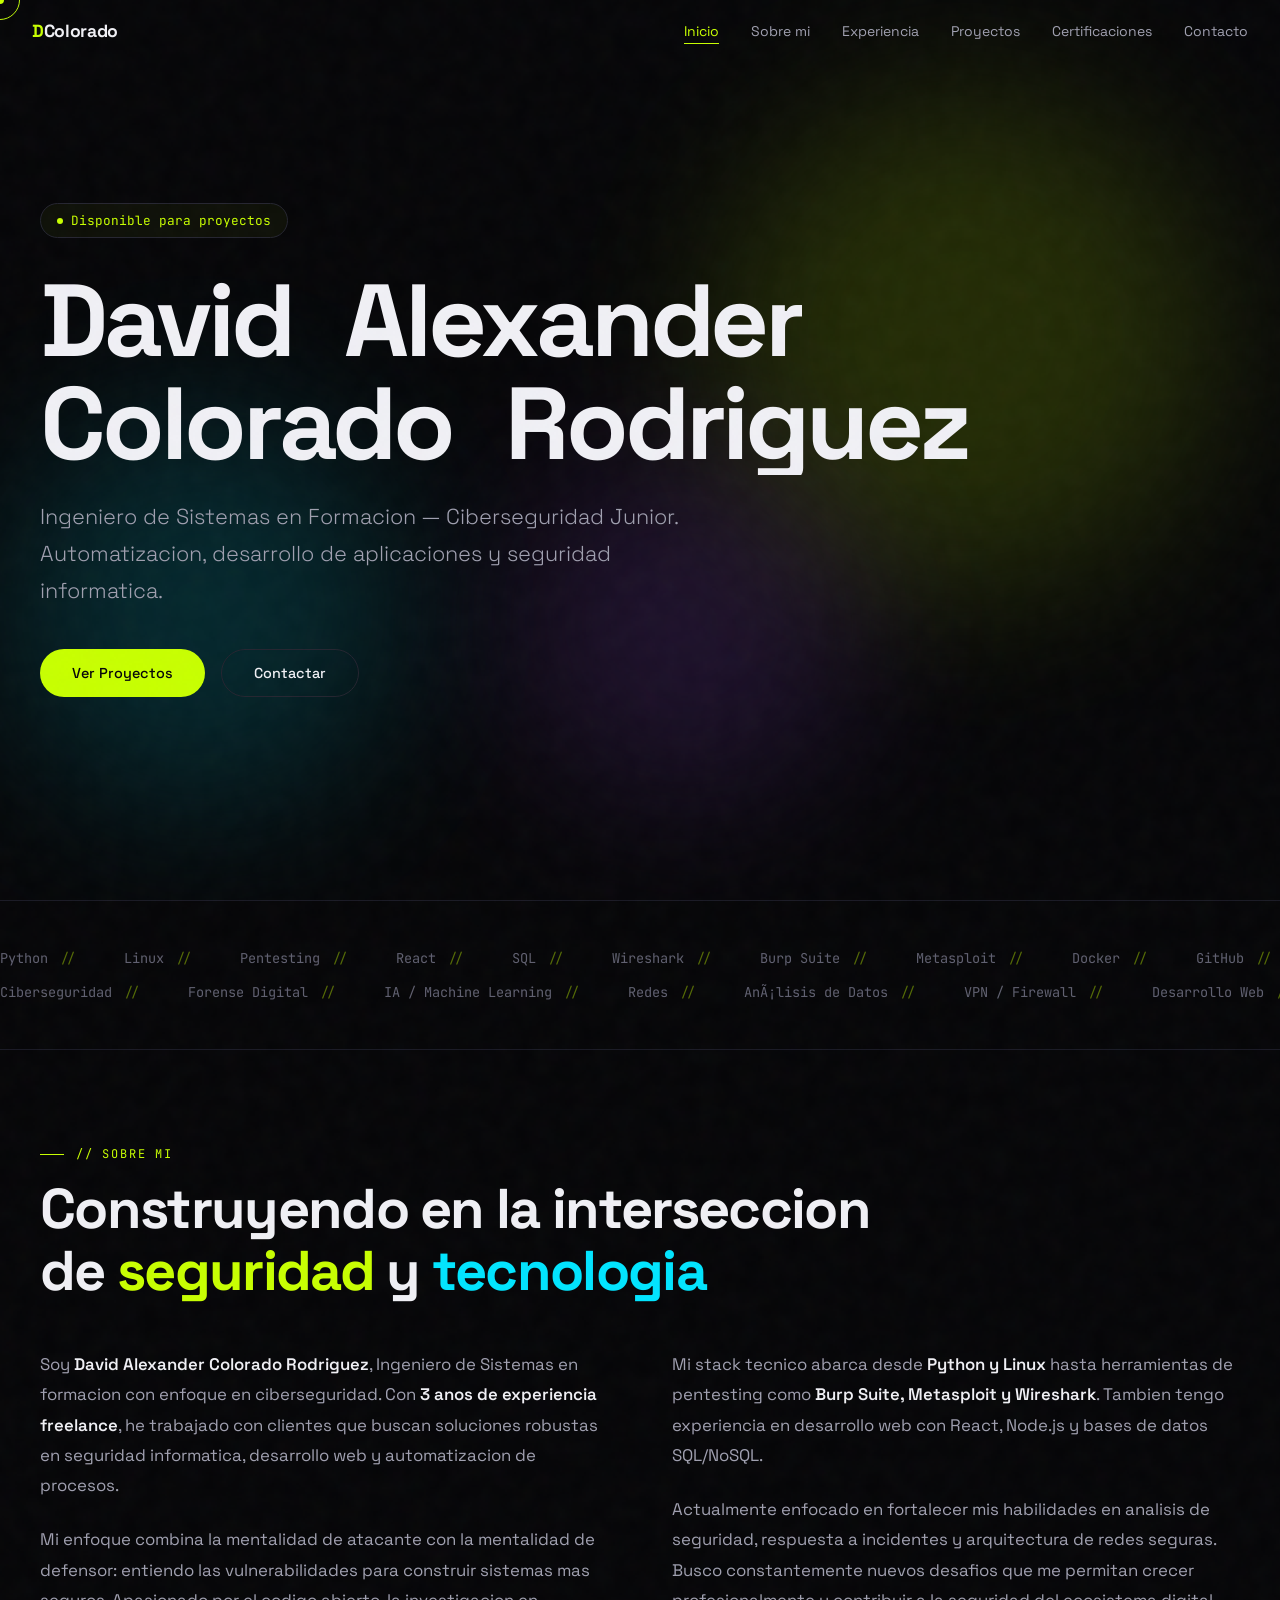
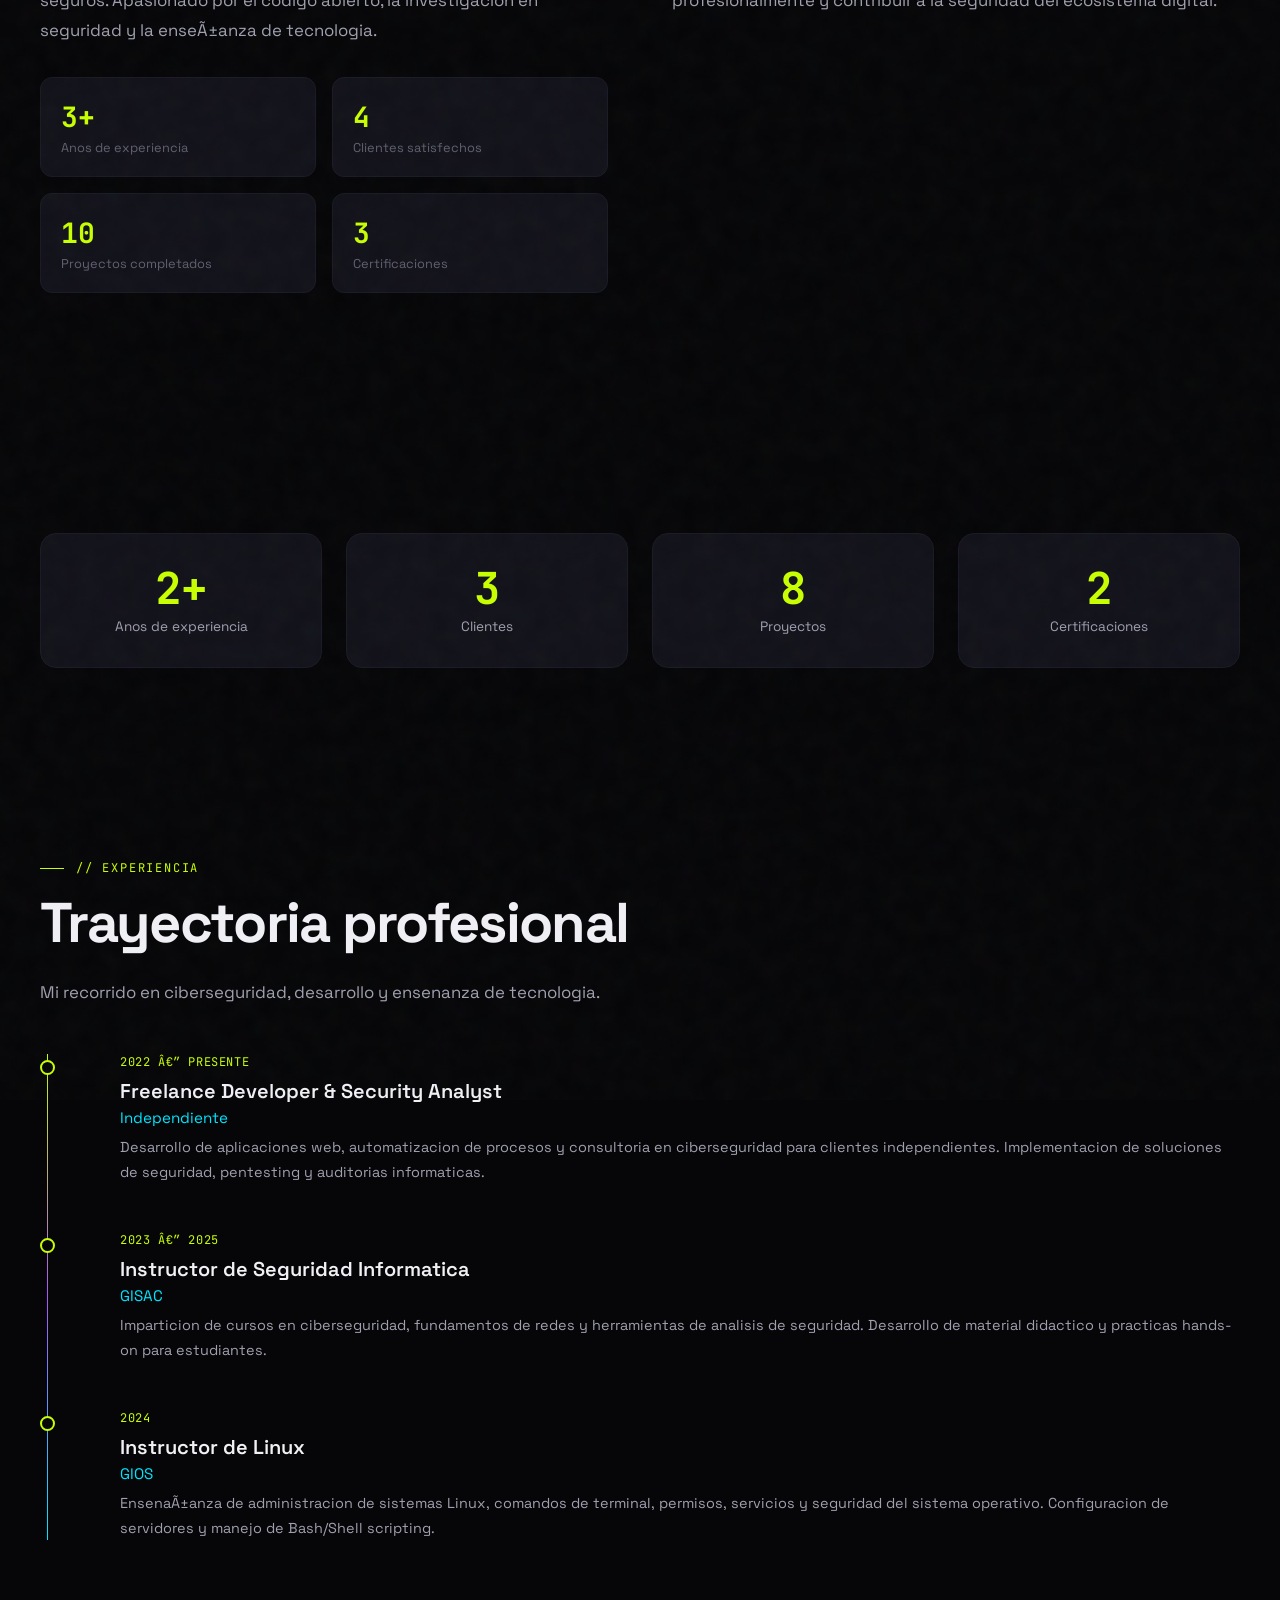
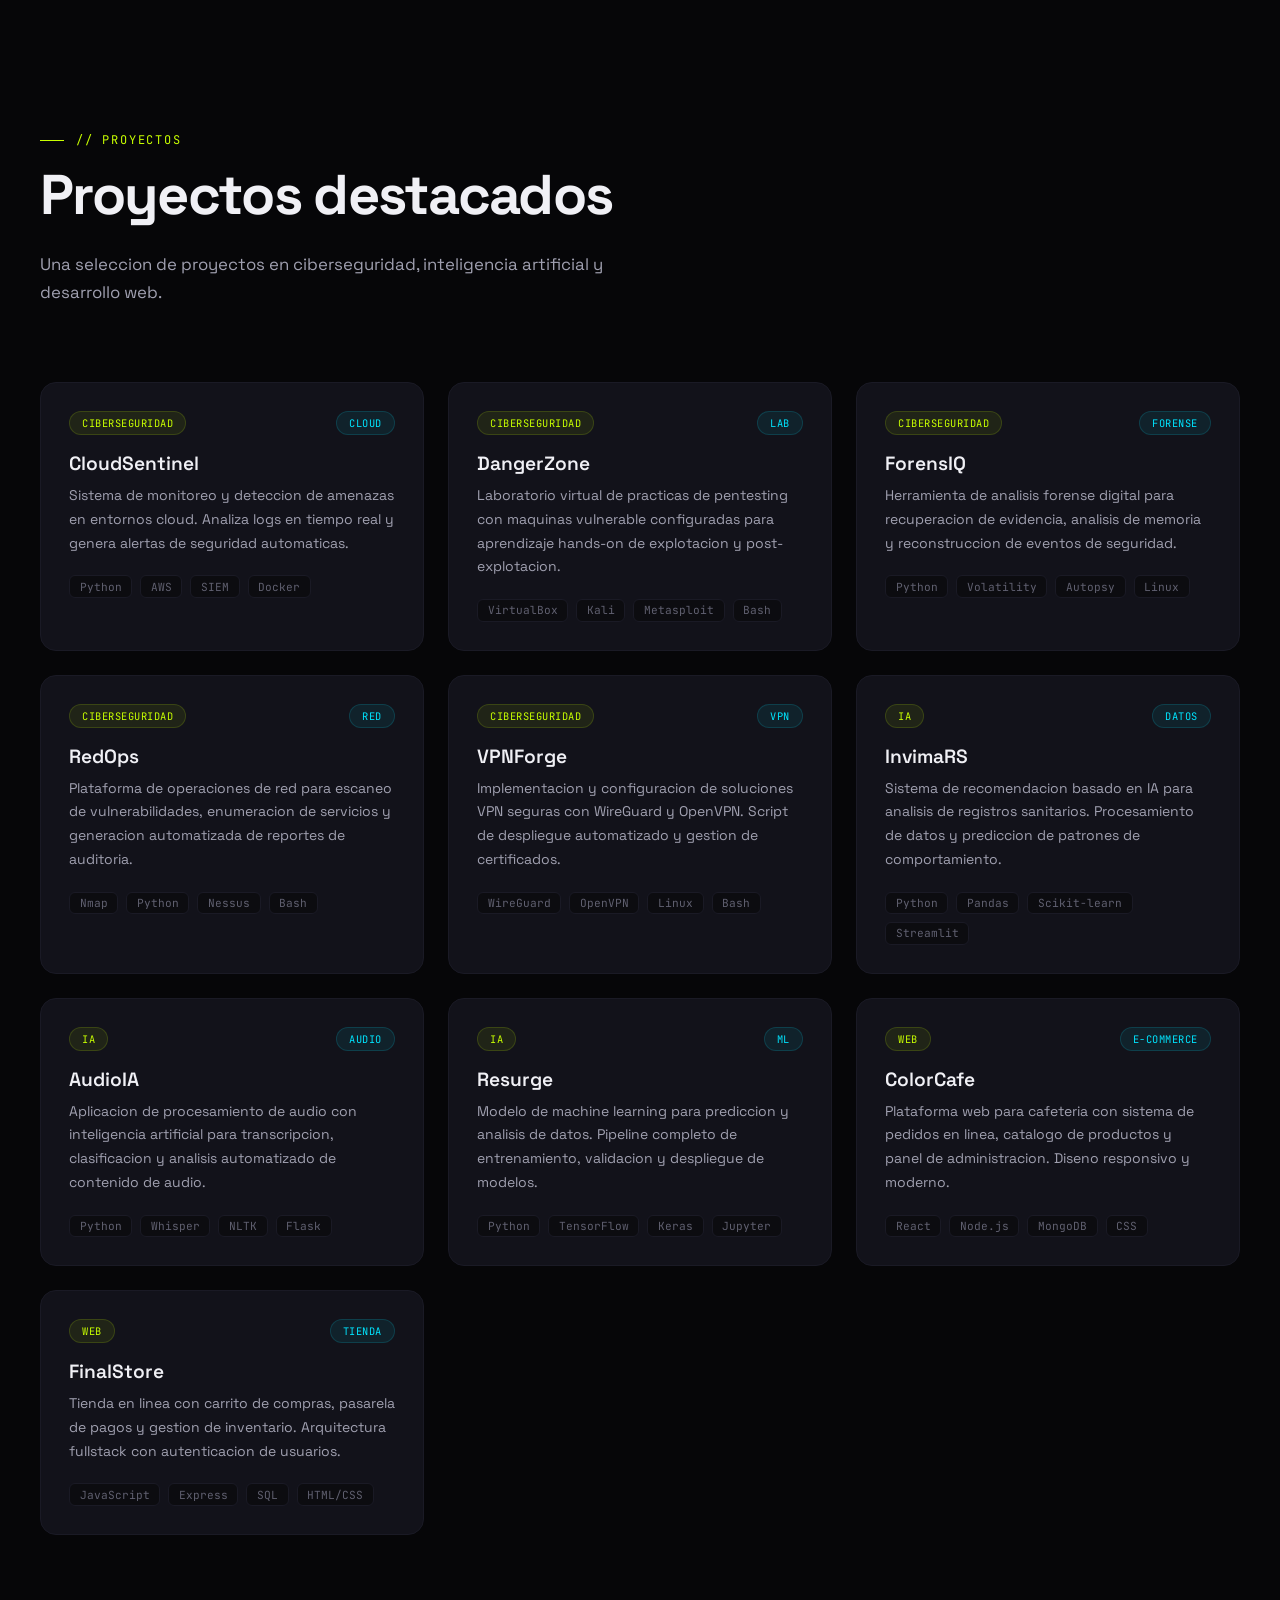
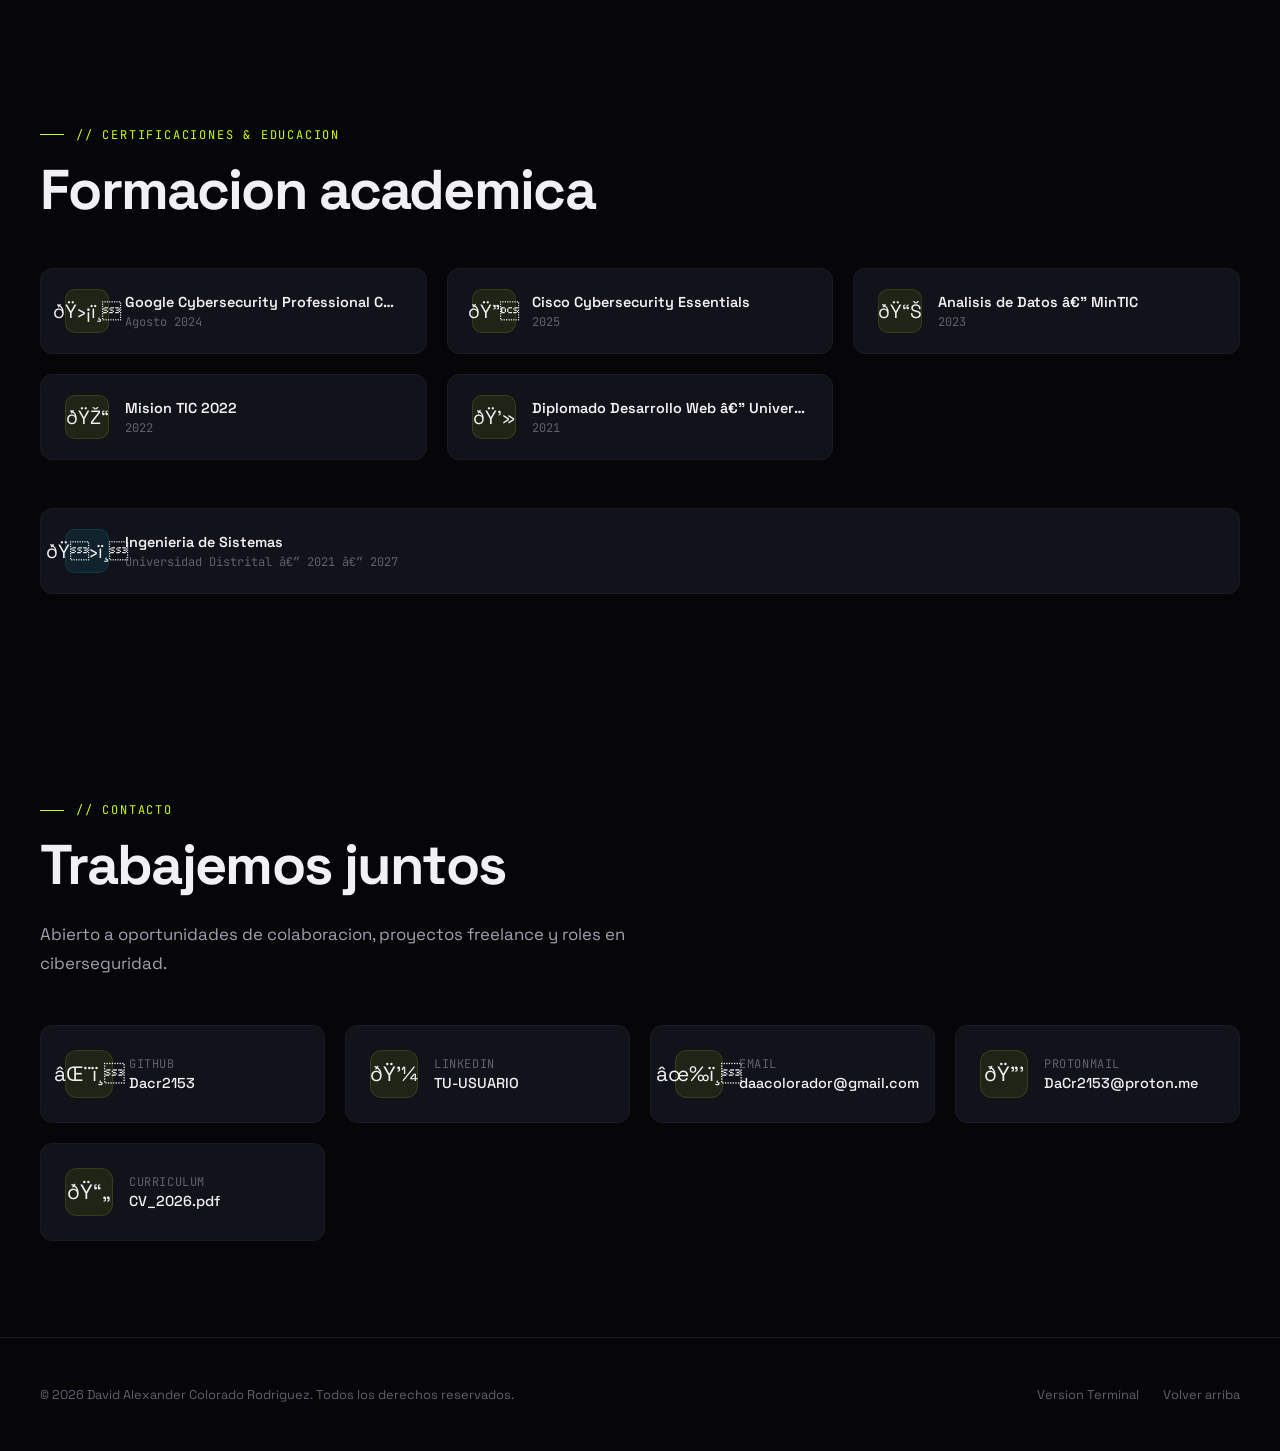
==== commit 631ff5e8: "feat: award-winning quality redesign of simple.html Inspired by Awwwards-winning portfolios (Eliot B" ====
--- a/simple.html
+++ b/simple.html
@@ -1,1542 +1,885 @@
-<!DOCTYPE html>
+﻿<!DOCTYPE html>
 <html lang="es">
 <head>
   <meta charset="UTF-8">
   <meta name="viewport" content="width=device-width, initial-scale=1.0">
-  <title>David Colorado — Ingeniero de Sistemas en Formación</title>
-  <meta name="description" content="Portafolio profesional de David Colorado. Ciberseguridad Junior, automatización y desarrollo de aplicaciones.">
+  <title>David Colorado â€” Ingeniero de Sistemas en Formacion</title>
+  <meta name="description" content="Portfolio profesional de David Colorado. Ciberseguridad Junior, automatizacion y desarrollo de aplicaciones.">
   <meta name="author" content="David Colorado">
-  <meta name="robots" content="index, follow">
-  <meta property="og:title" content="David Colorado — Ingeniero de Sistemas en Formación">
-  <meta property="og:description" content="Ciberseguridad Junior, automatización y desarrollo. 3 años de experiencia.">
-  <meta property="og:type" content="website">
-  <link rel="canonical" href="https://dacr2153.github.io/Portfolio/simple.html">
   <link rel="preconnect" href="https://fonts.googleapis.com">
   <link rel="preconnect" href="https://fonts.gstatic.com" crossorigin>
-  <link href="https://fonts.googleapis.com/css2?family=Inter:wght@300;400;500;600;700;800;900&family=JetBrains+Mono:wght@400;500&display=swap" rel="stylesheet">
+  <link href="https://fonts.googleapis.com/css2?family=Space+Grotesk:wght@300;400;500;600;700&family=JetBrains+Mono:wght@400;500&display=swap" rel="stylesheet">
   <style>
-    *, *::before, *::after { box-sizing: border-box; margin: 0; padding: 0; }
-
-    :root {
-      --bg: #0b0f19;
-      --bg-elevated: #111827;
-      --bg-card: #161d2e;
-      --bg-card-hover: #1c2540;
-      --surface: #1a2235;
-      --text: #e2e8f0;
-      --text-secondary: #94a3b8;
-      --text-muted: #64748b;
-      --accent: #38bdf8;
-      --accent-glow: rgba(56, 189, 248, 0.15);
-      --green: #4ade80;
-      --green-dim: rgba(74, 222, 128, 0.12);
-      --purple: #a78bfa;
-      --purple-dim: rgba(167, 139, 250, 0.12);
-      --rose: #fb7185;
-      --rose-dim: rgba(251, 113, 133, 0.12);
-      --amber: #fbbf24;
-      --border: #1e293b;
-      --border-light: #263044;
-      --radius: 12px;
-      --radius-lg: 16px;
-      --radius-xl: 20px;
-      --shadow-sm: 0 1px 3px rgba(0,0,0,0.3);
-      --shadow: 0 4px 24px rgba(0,0,0,0.25);
-      --shadow-lg: 0 12px 48px rgba(0,0,0,0.4);
-      --transition: 0.3s cubic-bezier(0.4, 0, 0.2, 1);
-      --transition-fast: 0.15s cubic-bezier(0.4, 0, 0.2, 1);
-      --transition-spring: 0.5s cubic-bezier(0.34, 1.56, 0.64, 1);
+    *,*::before,*::after{box-sizing:border-box;margin:0;padding:0}
+    :root{
+      --bg:#060608;--bg2:#0c0c10;--surface:#12121a;--surface2:#1a1a25;
+      --text:#f0f0f5;--text2:#a0a0b0;--text3:#606070;
+      --accent:#c8ff00;--accent2:#00e5ff;--purple:#a855f7;
+      --border:#1a1a25;--border2:#252530;
+      --font:'Space Grotesk',system-ui,sans-serif;
+      --mono:'JetBrains Mono',monospace;
     }
-
-    html { scroll-behavior: smooth; -webkit-font-smoothing: antialiased; }
-
-    body {
-      font-family: 'Inter', system-ui, -apple-system, sans-serif;
-      background: var(--bg);
-      color: var(--text);
-      line-height: 1.7;
-      overflow-x: hidden;
+    html{scroll-behavior:smooth;-webkit-font-smoothing:antialiased;-moz-osx-font-smoothing:grayscale}
+    body{font-family:var(--font);background:var(--bg);color:var(--text);overflow-x:hidden;cursor:none}
+    ::selection{background:var(--accent);color:var(--bg)}
+    ::-webkit-scrollbar{width:4px}
+    ::-webkit-scrollbar-track{background:var(--bg)}
+    ::-webkit-scrollbar-thumb{background:var(--border2);border-radius:2px}
+
+    .grain{position:fixed;inset:0;z-index:9999;pointer-events:none;opacity:.03}
+    .grain::before{content:'';position:absolute;inset:-200%;background-image:url("data:image/svg+xml,%3Csvg viewBox='0 0 256 256' xmlns='http://www.w3.org/2000/svg'%3E%3Cfilter id='n'%3E%3CfeTurbulence type='fractalNoise' baseFrequency='.85' numOctaves='4' stitchTiles='stitch'/%3E%3C/filter%3E%3Crect width='100%25' height='100%25' filter='url(%23n)'/%3E%3C/svg%3E");animation:grain 8s steps(10) infinite}
+    @keyframes grain{0%,100%{transform:translate(0,0)}10%{transform:translate(-5%,-10%)}20%{transform:translate(-15%,5%)}30%{transform:translate(7%,-25%)}40%{transform:translate(-5%,25%)}50%{transform:translate(-15%,10%)}60%{transform:translate(15%,0%)}70%{transform:translate(0%,15%)}80%{transform:translate(3%,35%)}90%{transform:translate(-10%,10%)}}
+
+    .cursor-dot{position:fixed;top:0;left:0;width:8px;height:8px;background:var(--accent);border-radius:50%;pointer-events:none;z-index:10001;transform:translate(-50%,-50%);transition:width .3s,height .3s,background .3s}
+    .cursor-ring{position:fixed;top:0;left:0;width:40px;height:40px;border:1.5px solid var(--accent);border-radius:50%;pointer-events:none;z-index:10000;transform:translate(-50%,-50%);transition:width .4s cubic-bezier(.16,1,.3,1),height .4s cubic-bezier(.16,1,.3,1),border-color .3s,opacity .3s;mix-blend-mode:difference}
+    .cursor-ring.hover{width:64px;height:64px}
+    .cursor-dot.hover{width:4px;height:4px}
+    @media(hover:none),(pointer:coarse){.cursor-dot,.cursor-ring{display:none}body{cursor:auto}}
+
+    .scroll-progress{position:fixed;top:0;left:0;height:2px;background:linear-gradient(90deg,var(--accent),var(--accent2),var(--purple));z-index:10000;width:0%;transition:width .1s linear}
+
+    .nav{position:fixed;top:0;left:0;right:0;z-index:1000;padding:1.25rem 2rem;display:flex;align-items:center;justify-content:space-between;transition:background .4s,backdrop-filter .4s,border-color .4s;border-bottom:1px solid transparent}
+    .nav.scrolled{background:rgba(6,6,8,.75);backdrop-filter:blur(20px);-webkit-backdrop-filter:blur(20px);border-bottom-color:var(--border)}
+    .nav-logo{font-weight:700;font-size:1.1rem;letter-spacing:-.02em;color:var(--text);text-decoration:none}
+    .nav-logo span{color:var(--accent)}
+    .nav-links{display:flex;gap:2rem;align-items:center}
+    .nav-links a{color:var(--text2);text-decoration:none;font-size:.875rem;font-weight:400;position:relative;transition:color .3s}
+    .nav-links a::after{content:'';position:absolute;bottom:-4px;left:0;width:0;height:1.5px;background:var(--accent);transition:width .4s cubic-bezier(.16,1,.3,1)}
+    .nav-links a:hover{color:var(--text)}
+    .nav-links a:hover::after,.nav-links a.active::after{width:100%}
+    .nav-links a.active{color:var(--accent)}
+    .nav-toggle{display:none;flex-direction:column;gap:5px;background:none;border:none;cursor:none;padding:4px;z-index:1002}
+    .nav-toggle span{display:block;width:24px;height:2px;background:var(--text);transition:transform .4s cubic-bezier(.16,1,.3,1),opacity .3s}
+    .nav-toggle.open span:nth-child(1){transform:translateY(7px) rotate(45deg)}
+    .nav-toggle.open span:nth-child(2){opacity:0}
+    .nav-toggle.open span:nth-child(3){transform:translateY(-7px) rotate(-45deg)}
+    @media(max-width:768px){
+      .nav-links{position:fixed;inset:0;background:rgba(6,6,8,.97);backdrop-filter:blur(30px);-webkit-backdrop-filter:blur(30px);flex-direction:column;justify-content:center;gap:2.5rem;opacity:0;pointer-events:none;transition:opacity .5s cubic-bezier(.16,1,.3,1);z-index:1001}
+      .nav-links.open{opacity:1;pointer-events:all}
+      .nav-links a{font-size:1.5rem;font-weight:500}
+      .nav-toggle{display:flex}
     }
 
-    /* === SCROLLBAR === */
-    ::-webkit-scrollbar { width: 6px; }
-    ::-webkit-scrollbar-track { background: var(--bg); }
-    ::-webkit-scrollbar-thumb { background: var(--border-light); border-radius: 3px; }
-    ::-webkit-scrollbar-thumb:hover { background: var(--text-muted); }
-
-    /* === SELECTION === */
-    ::selection { background: var(--accent); color: var(--bg); }
-
-    /* === NAVIGATION === */
-    .nav {
-      position: fixed;
-      top: 0;
-      left: 0;
-      right: 0;
-      z-index: 100;
-      padding: 1rem 2rem;
-      display: flex;
-      justify-content: space-between;
-      align-items: center;
-      backdrop-filter: blur(20px) saturate(1.5);
-      -webkit-backdrop-filter: blur(20px) saturate(1.5);
-      background: rgba(11, 15, 25, 0.7);
-      border-bottom: 1px solid rgba(30, 41, 59, 0.5);
-      transition: var(--transition);
+    section{padding:6rem 2rem}
+    .container{max-width:1200px;margin:0 auto}
+    .section-label{font-family:var(--mono);font-size:.75rem;text-transform:uppercase;letter-spacing:.15em;color:var(--accent);margin-bottom:1rem;display:flex;align-items:center;gap:.75rem}
+    .section-label::before{content:'';width:24px;height:1px;background:var(--accent)}
+    .section-title{font-size:clamp(2rem,5vw,3.5rem);font-weight:700;line-height:1.1;letter-spacing:-.03em;margin-bottom:1.5rem}
+    .section-subtitle{color:var(--text2);font-size:1.05rem;max-width:600px;line-height:1.7}
+
+    .reveal{opacity:0;transform:translateY(40px);transition:opacity .8s cubic-bezier(.16,1,.3,1),transform .8s cubic-bezier(.16,1,.3,1)}
+    .reveal.visible{opacity:1;transform:translateY(0)}
+    .reveal-delay-1{transition-delay:.1s}
+    .reveal-delay-2{transition-delay:.2s}
+    .reveal-delay-3{transition-delay:.3s}
+    .reveal-delay-4{transition-delay:.4s}
+    @media(prefers-reduced-motion:reduce){
+      .reveal{opacity:1;transform:none;transition:none}
+      .grain::before{animation:none}
+      .marquee-track{animation:none}
+      .hero-word{opacity:1!important;transform:none!important}
+      .orb{animation:none!important}
+      .timeline-dot{animation:none!important}
     }
-
-    .nav--scrolled {
-      padding: 0.75rem 2rem;
-      background: rgba(11, 15, 25, 0.92);
-      box-shadow: 0 4px 30px rgba(0, 0, 0, 0.3);
-    }
-
-    .nav__logo {
-      font-weight: 700;
-      font-size: 1.1rem;
-      color: var(--text);
-      letter-spacing: -0.02em;
-    }
-
-    .nav__logo span { color: var(--accent); }
-
-    .nav__links {
-      display: flex;
-      gap: 0.25rem;
-      list-style: none;
-    }
-
-    .nav__link {
-      color: var(--text-secondary);
-      text-decoration: none;
-      font-size: 0.875rem;
-      font-weight: 500;
-      padding: 0.5rem 1rem;
-      border-radius: 8px;
-      transition: var(--transition-fast);
-      position: relative;
-    }
-
-    .nav__link:hover,
-    .nav__link--active {
-      color: var(--text);
-      background: rgba(56, 189, 248, 0.08);
-    }
-
-    .nav__link--active::after {
-      content: '';
-      position: absolute;
-      bottom: 4px;
-      left: 50%;
-      transform: translateX(-50%);
-      width: 16px;
-      height: 2px;
-      background: var(--accent);
-      border-radius: 1px;
-    }
-
-    .nav__cta {
-      display: inline-flex;
-      align-items: center;
-      gap: 0.5rem;
-      padding: 0.5rem 1.25rem;
-      background: var(--accent);
-      color: var(--bg);
-      font-size: 0.875rem;
-      font-weight: 600;
-      border-radius: 8px;
-      text-decoration: none;
-      transition: var(--transition);
-      box-shadow: 0 0 20px var(--accent-glow);
-    }
-
-    .nav__cta:hover {
-      transform: translateY(-1px);
-      box-shadow: 0 0 30px var(--accent-glow), 0 4px 20px rgba(56, 189, 248, 0.3);
-    }
-
-    /* === MOBILE NAV === */
-    .nav__toggle {
-      display: none;
-      flex-direction: column;
-      gap: 5px;
-      background: none;
-      border: none;
-      cursor: pointer;
-      padding: 4px;
-    }
-
-    .nav__toggle span {
-      width: 22px;
-      height: 2px;
-      background: var(--text);
-      border-radius: 1px;
-      transition: var(--transition-fast);
-    }
-
-    @media (max-width: 768px) {
-      .nav { padding: 1rem 1.25rem; }
-      .nav__links {
-        position: fixed;
-        top: 0;
-        right: -100%;
-        width: 280px;
-        height: 100vh;
-        background: var(--bg-elevated);
-        flex-direction: column;
-        padding: 5rem 2rem 2rem;
-        gap: 0.25rem;
-        transition: var(--transition);
-        box-shadow: -10px 0 40px rgba(0, 0, 0, 0.5);
-        z-index: 200;
-      }
-      .nav__links--open { right: 0; }
-      .nav__toggle { display: flex; z-index: 300; }
-      .nav__cta { display: none; }
-      .nav__overlay {
-        position: fixed;
-        inset: 0;
-        background: rgba(0, 0, 0, 0.6);
-        z-index: 150;
-        opacity: 0;
-        pointer-events: none;
-        transition: var(--transition);
-      }
-      .nav__overlay--visible { opacity: 1; pointer-events: all; }
-    }
-
-    /* === HERO === */
-    .hero {
-      min-height: 100vh;
-      display: flex;
-      align-items: center;
-      justify-content: center;
-      padding: 8rem 2rem 4rem;
-      position: relative;
-      overflow: hidden;
-    }
-
-    .hero__bg {
-      position: absolute;
-      inset: 0;
-      overflow: hidden;
-    }
-
-    .hero__orb {
-      position: absolute;
-      border-radius: 50%;
-      filter: blur(80px);
-      opacity: 0.4;
-      animation: orbFloat 20s ease-in-out infinite;
-    }
-
-    .hero__orb--1 {
-      width: 500px;
-      height: 500px;
-      background: radial-gradient(circle, rgba(56, 189, 248, 0.15), transparent 70%);
-      top: -10%;
-      right: -5%;
-      animation-delay: 0s;
-    }
-
-    .hero__orb--2 {
-      width: 400px;
-      height: 400px;
-      background: radial-gradient(circle, rgba(167, 139, 250, 0.12), transparent 70%);
-      bottom: -15%;
-      left: -10%;
-      animation-delay: -7s;
-    }
-
-    .hero__orb--3 {
-      width: 300px;
-      height: 300px;
-      background: radial-gradient(circle, rgba(74, 222, 128, 0.1), transparent 70%);
-      top: 40%;
-      left: 30%;
-      animation-delay: -14s;
-    }
-
-    @keyframes orbFloat {
-      0%, 100% { transform: translate(0, 0) scale(1); }
-      33% { transform: translate(30px, -30px) scale(1.05); }
-      66% { transform: translate(-20px, 20px) scale(0.95); }
-    }
-
-    .hero__content {
-      max-width: 800px;
-      text-align: center;
-      position: relative;
-      z-index: 1;
-    }
-
-    .hero__badge {
-      display: inline-flex;
-      align-items: center;
-      gap: 0.5rem;
-      padding: 0.4rem 1rem;
-      background: var(--accent-glow);
-      border: 1px solid rgba(56, 189, 248, 0.2);
-      border-radius: 100px;
-      font-size: 0.8rem;
-      font-weight: 500;
-      color: var(--accent);
-      margin-bottom: 2rem;
-      opacity: 0;
-      transform: translateY(20px);
-      animation: fadeUp 0.8s 0.2s forwards;
-    }
-
-    .hero__badge-dot {
-      width: 6px;
-      height: 6px;
-      background: var(--green);
-      border-radius: 50%;
-      animation: pulse 2s ease-in-out infinite;
-    }
-
-    @keyframes pulse {
-      0%, 100% { opacity: 1; transform: scale(1); }
-      50% { opacity: 0.5; transform: scale(0.8); }
-    }
-
-    .hero__title {
-      font-size: clamp(2.5rem, 6vw, 4.5rem);
-      font-weight: 800;
-      line-height: 1.1;
-      letter-spacing: -0.03em;
-      margin-bottom: 1.5rem;
-      opacity: 0;
-      transform: translateY(30px);
-      animation: fadeUp 0.8s 0.4s forwards;
-    }
-
-    .hero__title-gradient {
-      background: linear-gradient(135deg, var(--text) 0%, var(--accent) 50%, var(--green) 100%);
-      -webkit-background-clip: text;
-      background-clip: text;
-      -webkit-text-fill-color: transparent;
-      background-size: 200% 200%;
-      animation: gradientShift 8s ease-in-out infinite;
-    }
-
-    @keyframes gradientShift {
-      0%, 100% { background-position: 0% 50%; }
-      50% { background-position: 100% 50%; }
-    }
-
-    .hero__subtitle {
-      font-size: clamp(1rem, 2vw, 1.25rem);
-      color: var(--text-secondary);
-      max-width: 600px;
-      margin: 0 auto 2.5rem;
-      line-height: 1.8;
-      opacity: 0;
-      transform: translateY(30px);
-      animation: fadeUp 0.8s 0.6s forwards;
-    }
-
-    .hero__actions {
-      display: flex;
-      gap: 1rem;
-      justify-content: center;
-      flex-wrap: wrap;
-      opacity: 0;
-      transform: translateY(30px);
-      animation: fadeUp 0.8s 0.8s forwards;
-    }
-
-    .btn {
-      display: inline-flex;
-      align-items: center;
-      gap: 0.5rem;
-      padding: 0.875rem 2rem;
-      border-radius: 12px;
-      font-size: 0.95rem;
-      font-weight: 600;
-      text-decoration: none;
-      transition: var(--transition);
-      cursor: pointer;
-      border: none;
-      font-family: inherit;
-    }
-
-    .btn--primary {
-      background: var(--accent);
-      color: var(--bg);
-      box-shadow: 0 0 30px var(--accent-glow);
-    }
-
-    .btn--primary:hover {
-      transform: translateY(-2px);
-      box-shadow: 0 0 40px var(--accent-glow), 0 8px 30px rgba(56, 189, 248, 0.3);
-    }
-
-    .btn--ghost {
-      background: transparent;
-      color: var(--text);
-      border: 1px solid var(--border-light);
-    }
-
-    .btn--ghost:hover {
-      border-color: var(--text-muted);
-      background: rgba(255, 255, 255, 0.03);
-      transform: translateY(-2px);
-    }
-
-    .hero__scroll {
-      position: absolute;
-      bottom: 2rem;
-      left: 50%;
-      transform: translateX(-50%);
-      display: flex;
-      flex-direction: column;
-      align-items: center;
-      gap: 0.5rem;
-      color: var(--text-muted);
-      font-size: 0.75rem;
-      opacity: 0;
-      animation: fadeUp 0.8s 1.2s forwards;
-    }
-
-    .hero__scroll-line {
-      width: 1px;
-      height: 40px;
-      background: linear-gradient(to bottom, var(--text-muted), transparent);
-      animation: scrollPulse 2s ease-in-out infinite;
-    }
-
-    @keyframes scrollPulse {
-      0%, 100% { opacity: 1; height: 40px; }
-      50% { opacity: 0.3; height: 25px; }
-    }
-
-    @keyframes fadeUp {
-      to { opacity: 1; transform: translateY(0); }
-    }
-
-    /* === SECTION === */
-    .section {
-      padding: 6rem 2rem;
-      max-width: 1100px;
-      margin: 0 auto;
-      position: relative;
-    }
-
-    .section__header {
-      margin-bottom: 4rem;
-      opacity: 0;
-      transform: translateY(40px);
-      transition: all 0.8s cubic-bezier(0.16, 1, 0.3, 1);
-    }
-
-    .section__header--visible {
-      opacity: 1;
-      transform: translateY(0);
-    }
-
-    .section__label {
-      display: inline-flex;
-      align-items: center;
-      gap: 0.5rem;
-      font-size: 0.8rem;
-      font-weight: 600;
-      text-transform: uppercase;
-      letter-spacing: 0.1em;
-      color: var(--accent);
-      margin-bottom: 1rem;
-    }
-
-    .section__label::before {
-      content: '';
-      width: 20px;
-      height: 2px;
-      background: var(--accent);
-      border-radius: 1px;
-    }
-
-    .section__title {
-      font-size: clamp(1.75rem, 4vw, 2.5rem);
-      font-weight: 800;
-      letter-spacing: -0.02em;
-      line-height: 1.2;
-      margin-bottom: 1rem;
-    }
-
-    .section__desc {
-      font-size: 1.05rem;
-      color: var(--text-secondary);
-      max-width: 600px;
-      line-height: 1.7;
-    }
-
-    /* === PROFILE === */
-    .profile {
-      display: grid;
-      grid-template-columns: 1fr;
-      gap: 3rem;
-      align-items: start;
-    }
-
-    @media (min-width: 768px) {
-      .profile { grid-template-columns: 2fr 1fr; }
-    }
-
-    .profile__text {
-      font-size: 1.05rem;
-      color: var(--text-secondary);
-      line-height: 1.9;
-    }
-
-    .profile__text strong {
-      color: var(--text);
-      font-weight: 600;
-    }
-
-    .profile__stats {
-      display: grid;
-      grid-template-columns: 1fr 1fr;
-      gap: 1rem;
-    }
-
-    .stat-card {
-      padding: 1.5rem;
-      background: var(--bg-card);
-      border: 1px solid var(--border);
-      border-radius: var(--radius);
-      transition: var(--transition);
-      opacity: 0;
-      transform: translateY(20px);
-    }
-
-    .stat-card--visible {
-      opacity: 1;
-      transform: translateY(0);
-    }
-
-    .stat-card:hover {
-      border-color: var(--accent);
-      transform: translateY(-4px);
-      box-shadow: 0 8px 30px rgba(56, 189, 248, 0.1);
-    }
-
-    .stat-card__value {
-      font-size: 2rem;
-      font-weight: 800;
-      color: var(--accent);
-      line-height: 1;
-      margin-bottom: 0.25rem;
-    }
-
-    .stat-card__label {
-      font-size: 0.8rem;
-      color: var(--text-muted);
-      font-weight: 500;
-    }
-
-    /* === TIMELINE === */
-    .timeline {
-      position: relative;
-      padding-left: 3rem;
-    }
-
-    .timeline::before {
-      content: '';
-      position: absolute;
-      left: 0;
-      top: 0;
-      bottom: 0;
-      width: 2px;
-      background: linear-gradient(to bottom, var(--accent), var(--purple), var(--green), transparent);
-      border-radius: 1px;
-    }
-
-    .timeline-item {
-      position: relative;
-      margin-bottom: 3rem;
-      opacity: 0;
-      transform: translateX(-20px);
-      transition: all 0.6s cubic-bezier(0.16, 1, 0.3, 1);
-    }
-
-    .timeline-item--visible {
-      opacity: 1;
-      transform: translateX(0);
-    }
-
-    .timeline-item::before {
-      content: '';
-      position: absolute;
-      left: -3rem;
-      top: 1.75rem;
-      width: 12px;
-      height: 12px;
-      background: var(--bg);
-      border: 3px solid var(--accent);
-      border-radius: 50%;
-      transform: translateX(-5px);
-      transition: var(--transition);
-      z-index: 1;
-    }
-
-    .timeline-item:hover::before {
-      background: var(--accent);
-      box-shadow: 0 0 12px var(--accent-glow);
-    }
-
-    .timeline-item__card {
-      background: var(--bg-card);
-      border: 1px solid var(--border);
-      border-radius: var(--radius-lg);
-      padding: 1.75rem;
-      transition: var(--transition);
-    }
-
-    .timeline-item:hover .timeline-item__card {
-      border-color: var(--border-light);
-      box-shadow: var(--shadow);
-    }
-
-    .timeline-item__header {
-      display: flex;
-      justify-content: space-between;
-      align-items: flex-start;
-      gap: 1rem;
-      flex-wrap: wrap;
-      margin-bottom: 0.25rem;
-    }
-
-    .timeline-item__role {
-      font-weight: 700;
-      font-size: 1.1rem;
-      color: var(--text);
-    }
-
-    .timeline-item__date {
-      font-size: 0.8rem;
-      font-weight: 500;
-      color: var(--accent);
-      background: var(--accent-glow);
-      padding: 0.25rem 0.75rem;
-      border-radius: 100px;
-      white-space: nowrap;
-    }
-
-    .timeline-item__company {
-      color: var(--text-muted);
-      font-size: 0.9rem;
-      margin-bottom: 1rem;
-    }
-
-    .timeline-item__list {
-      list-style: none;
-      padding: 0;
-    }
-
-    .timeline-item__list li {
-      position: relative;
-      padding-left: 1.5rem;
-      margin-bottom: 0.6rem;
-      font-size: 0.9rem;
-      color: var(--text-secondary);
-      line-height: 1.6;
-    }
-
-    .timeline-item__list li::before {
-      content: '';
-      position: absolute;
-      left: 0;
-      top: 0.6rem;
-      width: 6px;
-      height: 6px;
-      background: var(--green);
-      border-radius: 50%;
-      opacity: 0.6;
-    }
-
-    /* === PROJECTS === */
-    .project-filters {
-      display: flex;
-      gap: 0.5rem;
-      margin-bottom: 2.5rem;
-      flex-wrap: wrap;
-    }
-
-    .filter-btn {
-      padding: 0.5rem 1.25rem;
-      border: 1px solid var(--border);
-      border-radius: 100px;
-      background: transparent;
-      color: var(--text-secondary);
-      font-size: 0.85rem;
-      font-weight: 500;
-      cursor: pointer;
-      transition: var(--transition-fast);
-      font-family: inherit;
-    }
-
-    .filter-btn:hover {
-      border-color: var(--text-muted);
-      color: var(--text);
-    }
-
-    .filter-btn--active {
-      background: var(--accent);
-      border-color: var(--accent);
-      color: var(--bg);
-    }
-
-    .project-grid {
-      display: grid;
-      grid-template-columns: 1fr;
-      gap: 1.25rem;
-    }
-
-    @media (min-width: 640px) { .project-grid { grid-template-columns: 1fr 1fr; } }
-
-    .project-card {
-      background: var(--bg-card);
-      border: 1px solid var(--border);
-      border-radius: var(--radius-lg);
-      padding: 1.75rem;
-      transition: var(--transition);
-      position: relative;
-      overflow: hidden;
-      opacity: 0;
-      transform: translateY(30px);
-    }
-
-    .project-card--visible {
-      opacity: 1;
-      transform: translateY(0);
-    }
-
-    .project-card::before {
-      content: '';
-      position: absolute;
-      top: 0;
-      left: 0;
-      right: 0;
-      height: 3px;
-      background: linear-gradient(90deg, var(--accent), var(--green));
-      transform: scaleX(0);
-      transform-origin: left;
-      transition: transform 0.4s cubic-bezier(0.16, 1, 0.3, 1);
-    }
-
-    .project-card:hover::before { transform: scaleX(1); }
-
-    .project-card:hover {
-      border-color: var(--border-light);
-      transform: translateY(-4px);
-      box-shadow: var(--shadow-lg);
-    }
-
-    .project-card__category {
-      display: inline-block;
-      font-size: 0.7rem;
-      font-weight: 600;
-      text-transform: uppercase;
-      letter-spacing: 0.08em;
-      padding: 0.2rem 0.6rem;
-      border-radius: 4px;
-      margin-bottom: 0.75rem;
-    }
-
-    .project-card__category--cyber {
-      color: var(--rose);
-      background: var(--rose-dim);
-    }
-
-    .project-card__category--ai {
-      color: var(--purple);
-      background: var(--purple-dim);
-    }
-
-    .project-card__category--web {
-      color: var(--green);
-      background: var(--green-dim);
-    }
-
-    .project-card__title {
-      font-size: 1.1rem;
-      font-weight: 700;
-      color: var(--text);
-      margin-bottom: 0.5rem;
-    }
-
-    .project-card__desc {
-      font-size: 0.85rem;
-      color: var(--text-muted);
-      line-height: 1.6;
-      margin-bottom: 1rem;
-    }
-
-    .project-card__metrics {
-      display: flex;
-      gap: 0.5rem;
-      flex-wrap: wrap;
-      margin-bottom: 1rem;
-    }
-
-    .project-card__metric {
-      font-size: 0.7rem;
-      padding: 0.2rem 0.5rem;
-      background: rgba(74, 222, 128, 0.08);
-      color: var(--green);
-      border-radius: 4px;
-      font-weight: 500;
-      font-family: 'JetBrains Mono', monospace;
-    }
-
-    .project-card__tech {
-      display: flex;
-      flex-wrap: wrap;
-      gap: 0.35rem;
-      margin-bottom: 1.25rem;
-    }
-
-    .tech-tag {
-      font-size: 0.7rem;
-      padding: 0.2rem 0.6rem;
-      background: rgba(56, 189, 248, 0.06);
-      color: var(--accent);
-      border-radius: 4px;
-      border: 1px solid rgba(56, 189, 248, 0.12);
-      font-weight: 500;
-    }
-
-    .project-card__link {
-      display: inline-flex;
-      align-items: center;
-      gap: 0.35rem;
-      font-size: 0.85rem;
-      color: var(--accent);
-      text-decoration: none;
-      font-weight: 600;
-      transition: var(--transition-fast);
-    }
-
-    .project-card__link::after {
-      content: '→';
-      transition: transform 0.2s ease;
-    }
-
-    .project-card__link:hover::after {
-      transform: translateX(4px);
-    }
-
-    .project-card--hidden {
-      display: none;
-    }
-
-    /* === CERTS === */
-    .cert-grid {
-      display: grid;
-      grid-template-columns: 1fr;
-      gap: 0.75rem;
-    }
-
-    @media (min-width: 640px) { .cert-grid { grid-template-columns: 1fr 1fr; } }
-
-    .cert-card {
-      display: flex;
-      align-items: center;
-      gap: 1rem;
-      padding: 1.25rem;
-      background: var(--bg-card);
-      border: 1px solid var(--border);
-      border-radius: var(--radius);
-      transition: var(--transition);
-      opacity: 0;
-      transform: translateY(20px);
-    }
-
-    .cert-card--visible {
-      opacity: 1;
-      transform: translateY(0);
-    }
-
-    .cert-card:hover {
-      border-color: var(--amber);
-      transform: translateY(-2px);
-    }
-
-    .cert-card__icon {
-      font-size: 1.5rem;
-      flex-shrink: 0;
-      width: 48px;
-      height: 48px;
-      display: flex;
-      align-items: center;
-      justify-content: center;
-      background: rgba(251, 191, 36, 0.08);
-      border-radius: 12px;
-    }
-
-    .cert-card__name {
-      font-weight: 600;
-      font-size: 0.9rem;
-      color: var(--text);
-      margin-bottom: 0.15rem;
-    }
-
-    .cert-card__date {
-      font-size: 0.8rem;
-      color: var(--text-muted);
-    }
-
-    /* === CONTACT === */
-    .contact-grid {
-      display: grid;
-      grid-template-columns: 1fr;
-      gap: 1rem;
-    }
-
-    @media (min-width: 640px) { .contact-grid { grid-template-columns: 1fr 1fr; } }
-
-    .contact-card {
-      display: flex;
-      align-items: center;
-      gap: 1.25rem;
-      padding: 1.5rem;
-      background: var(--bg-card);
-      border: 1px solid var(--border);
-      border-radius: var(--radius-lg);
-      text-decoration: none;
-      transition: var(--transition);
-      opacity: 0;
-      transform: translateY(20px);
-    }
-
-    .contact-card--visible {
-      opacity: 1;
-      transform: translateY(0);
-    }
-
-    .contact-card:hover {
-      border-color: var(--accent);
-      transform: translateY(-3px);
-      box-shadow: 0 8px 30px rgba(56, 189, 248, 0.08);
-    }
-
-    .contact-card__icon {
-      width: 52px;
-      height: 52px;
-      display: flex;
-      align-items: center;
-      justify-content: center;
-      background: var(--accent-glow);
-      border-radius: 14px;
-      font-size: 1.3rem;
-      flex-shrink: 0;
-      transition: var(--transition);
-    }
-
-    .contact-card:hover .contact-card__icon {
-      transform: scale(1.1);
-    }
-
-    .contact-card__label {
-      font-size: 0.8rem;
-      color: var(--text-muted);
-      margin-bottom: 0.15rem;
-    }
-
-    .contact-card__value {
-      font-size: 1rem;
-      font-weight: 600;
-      color: var(--text);
-    }
-
-    /* === FOOTER === */
-    .footer {
-      text-align: center;
-      padding: 3rem 2rem;
-      border-top: 1px solid var(--border);
-      margin-top: 2rem;
-    }
-
-    .footer__switch {
-      display: inline-flex;
-      align-items: center;
-      gap: 0.5rem;
-      padding: 0.75rem 1.5rem;
-      border: 1px solid var(--border);
-      border-radius: var(--radius);
-      color: var(--text-secondary);
-      font-size: 0.9rem;
-      text-decoration: none;
-      transition: var(--transition);
-      margin-bottom: 1.5rem;
-    }
-
-    .footer__switch:hover {
-      border-color: var(--accent);
-      color: var(--accent);
-      transform: translateY(-2px);
-    }
-
-    .footer__copy {
-      font-size: 0.8rem;
-      color: var(--text-muted);
-    }
-
-    /* === DIVIDER === */
-    .divider {
-      max-width: 1100px;
-      margin: 0 auto;
-      padding: 0 2rem;
-    }
-
-    .divider__line {
-      height: 1px;
-      background: linear-gradient(90deg, transparent, var(--border-light), transparent);
-    }
-
-    /* === ACCESSIBILITY === */
-    .sr-only {
-      position: absolute;
-      width: 1px;
-      height: 1px;
-      padding: 0;
-      margin: -1px;
-      overflow: hidden;
-      clip: rect(0, 0, 0, 0);
-      white-space: nowrap;
-      border-width: 0;
-    }
-
-    :focus-visible {
-      outline: 2px solid var(--accent);
-      outline-offset: 2px;
-    }
-
-    /* === REDUCED MOTION === */
-    @media (prefers-reduced-motion: reduce) {
-      *, *::before, *::after {
-        animation-duration: 0.01ms !important;
-        animation-iteration-count: 1 !important;
-        transition-duration: 0.01ms !important;
-      }
-      html { scroll-behavior: auto; }
-      .hero__orb { animation: none; }
-    }
+  </style>
+  <style>
+    .hero{min-height:100vh;display:flex;align-items:center;position:relative;overflow:hidden;padding-top:6rem}
+    .hero-content{position:relative;z-index:2}
+    .hero-badge{display:inline-flex;align-items:center;gap:.5rem;padding:.5rem 1rem;border:1px solid var(--border2);border-radius:100px;font-size:.8rem;font-family:var(--mono);color:var(--accent);margin-bottom:2rem;background:rgba(200,255,0,.04)}
+    .hero-badge .dot{width:6px;height:6px;border-radius:50%;background:var(--accent);animation:pulse-dot 2s ease infinite}
+    @keyframes pulse-dot{0%,100%{opacity:1;transform:scale(1)}50%{opacity:.5;transform:scale(1.4)}}
+    .hero-name{font-size:clamp(3rem,8vw,7rem);font-weight:700;line-height:1;letter-spacing:-.04em;margin-bottom:1.5rem}
+    .hero-name .word{display:inline-block;overflow:hidden;vertical-align:bottom;margin-right:.3em}
+    .hero-name .word-inner{display:inline-block;transform:translateY(110%);animation:wordReveal .9s cubic-bezier(.16,1,.3,1) forwards}
+    .hero-name .word:nth-child(1) .word-inner{animation-delay:.3s}
+    .hero-name .word:nth-child(2) .word-inner{animation-delay:.45s}
+    .hero-name .word:nth-child(3) .word-inner{animation-delay:.6s}
+    .hero-name .word:nth-child(4) .word-inner{animation-delay:.75s}
+    .hero-name .word:nth-child(5) .word-inner{animation-delay:.9s}
+    @keyframes wordReveal{to{transform:translateY(0)}}
+    .hero-subtitle{font-size:clamp(1rem,2vw,1.35rem);color:var(--text2);font-weight:300;max-width:640px;line-height:1.7;margin-bottom:2.5rem;opacity:0;animation:fadeUp .8s cubic-bezier(.16,1,.3,1) 1.1s forwards}
+    .hero-actions{display:flex;gap:1rem;flex-wrap:wrap;opacity:0;animation:fadeUp .8s cubic-bezier(.16,1,.3,1) 1.3s forwards}
+    @keyframes fadeUp{to{opacity:1;transform:translateY(0)}}
+    .hero-subtitle,.hero-actions{transform:translateY(20px)}
+    .btn{display:inline-flex;align-items:center;gap:.5rem;padding:.85rem 2rem;border-radius:100px;font-family:var(--font);font-size:.9rem;font-weight:500;text-decoration:none;cursor:none;transition:transform .4s cubic-bezier(.16,1,.3,1),box-shadow .4s;position:relative;overflow:hidden}
+    .btn-primary{background:var(--accent);color:var(--bg);border:none}
+    .btn-primary:hover{box-shadow:0 0 40px rgba(200,255,0,.25)}
+    .btn-secondary{background:transparent;color:var(--text);border:1px solid var(--border2)}
+    .btn-secondary:hover{border-color:var(--accent);color:var(--accent)}
+    .btn .magnetic-content{display:flex;align-items:center;gap:.5rem;transition:transform .4s cubic-bezier(.16,1,.3,1)}
+    .orbs{position:absolute;inset:0;pointer-events:none;overflow:hidden}
+    .orb{position:absolute;border-radius:50%;filter:blur(80px);opacity:.15;animation:orbDrift 20s ease-in-out infinite alternate}
+    .orb-1{width:500px;height:500px;background:var(--accent);top:10%;right:5%;animation-delay:0s}
+    .orb-2{width:400px;height:400px;background:var(--accent2);bottom:10%;left:0%;animation-delay:-7s}
+    .orb-3{width:350px;height:350px;background:var(--purple);top:50%;left:40%;animation-delay:-14s}
+    @keyframes orbDrift{0%{transform:translate(0,0) scale(1)}33%{transform:translate(30px,-50px) scale(1.1)}66%{transform:translate(-20px,30px) scale(.95)}100%{transform:translate(10px,-20px) scale(1.05)}}
+
+    .marquee-section{padding:3rem 0;border-top:1px solid var(--border);border-bottom:1px solid var(--border);overflow:hidden}
+    .marquee-row{display:flex;overflow:hidden}
+    .marquee-track{display:flex;gap:3rem;animation:marqueeScroll 30s linear infinite;width:max-content}
+    .marquee-track.reverse{animation-direction:reverse;animation-duration:35s}
+    .marquee-item{font-family:var(--mono);font-size:.85rem;color:var(--text3);white-space:nowrap;display:flex;align-items:center;gap:.75rem;flex-shrink:0;transition:color .3s}
+    .marquee-item .sep{color:var(--accent);opacity:.4}
+    @keyframes marqueeScroll{0%{transform:translateX(0)}100%{transform:translateX(-50%)}}
+
+    .about-grid{display:grid;grid-template-columns:1fr 1fr;gap:4rem;align-items:start;margin-top:3rem}
+    .about-text p{color:var(--text2);line-height:1.8;margin-bottom:1.5rem;font-size:1.05rem}
+    .about-text strong{color:var(--text);font-weight:600}
+    .about-highlights{display:grid;grid-template-columns:1fr 1fr;gap:1rem;margin-top:2rem}
+    .about-highlight{padding:1.25rem;border:1px solid var(--border);border-radius:12px;background:var(--surface);transition:border-color .3s,transform .4s cubic-bezier(.16,1,.3,1)}
+    .about-highlight:hover{border-color:var(--accent);transform:translateY(-2px)}
+    .about-highlight .num{font-size:1.75rem;font-weight:700;color:var(--accent);font-family:var(--mono)}
+    .about-highlight .label{font-size:.8rem;color:var(--text3);margin-top:.25rem}
+    @media(max-width:768px){.about-grid{grid-template-columns:1fr;gap:2rem}}
+
+    .stats-grid{display:grid;grid-template-columns:repeat(4,1fr);gap:1.5rem;margin-top:3rem}
+    .stat-card{padding:2rem;border:1px solid var(--border);border-radius:16px;background:var(--surface);text-align:center;transition:border-color .3s,transform .4s cubic-bezier(.16,1,.3,1)}
+    .stat-card:hover{border-color:var(--accent);transform:translateY(-4px)}
+    .stat-number{font-size:2.75rem;font-weight:700;font-family:var(--mono);color:var(--accent);line-height:1}
+    .stat-suffix{font-size:1.5rem}
+    .stat-label{font-size:.85rem;color:var(--text2);margin-top:.5rem}
+    @media(max-width:640px){.stats-grid{grid-template-columns:1fr 1fr}}
+
+    .timeline{position:relative;padding-left:3rem;margin-top:3rem}
+    .timeline::before{content:'';position:absolute;left:7px;top:0;bottom:0;width:1px;background:linear-gradient(180deg,var(--accent),var(--purple),var(--accent2))}
+    .timeline-item{position:relative;padding-bottom:3rem;padding-left:2rem}
+    .timeline-item:last-child{padding-bottom:0}
+    .timeline-dot{position:absolute;left:-3rem;top:6px;width:15px;height:15px;border-radius:50%;background:var(--bg);border:2px solid var(--accent);z-index:1;transition:box-shadow .4s,transform .4s,background .4s}
+    .timeline-item:hover .timeline-dot{box-shadow:0 0 20px rgba(200,255,0,.5);transform:scale(1.3);background:var(--accent)}
+    .timeline-date{font-family:var(--mono);font-size:.75rem;color:var(--accent);margin-bottom:.5rem;text-transform:uppercase;letter-spacing:.05em}
+    .timeline-title{font-size:1.25rem;font-weight:600;margin-bottom:.25rem}
+    .timeline-org{font-size:.95rem;color:var(--accent2);margin-bottom:.5rem}
+    .timeline-desc{color:var(--text2);font-size:.9rem;line-height:1.7}
+  </style>
+  <style>
+    .project-filters{display:flex;gap:.75rem;flex-wrap:wrap;margin-bottom:2.5rem}
+    .filter-btn{padding:.5rem 1.25rem;border-radius:100px;border:1px solid var(--border2);background:transparent;color:var(--text2);font-family:var(--font);font-size:.8rem;cursor:none;transition:all .3s}
+    .filter-btn:hover,.filter-btn.active{background:var(--accent);color:var(--bg);border-color:var(--accent)}
+    .projects-grid{display:grid;grid-template-columns:repeat(auto-fill,minmax(340px,1fr));gap:1.5rem}
+    .project-card{position:relative;border:1px solid var(--border);border-radius:16px;background:var(--surface);overflow:hidden;transition:transform .15s ease-out,border-color .3s}
+    .project-card:hover{border-color:var(--border2)}
+    .project-card-top{position:absolute;top:0;left:0;right:0;height:3px;background:linear-gradient(90deg,var(--accent),var(--accent2));transform:scaleX(0);transform-origin:left;transition:transform .5s cubic-bezier(.16,1,.3,1)}
+    .project-card:hover .project-card-top{transform:scaleX(1)}
+    .project-card-inner{padding:1.75rem}
+    .project-header{display:flex;justify-content:space-between;align-items:start;margin-bottom:1rem}
+    .project-badges{display:flex;gap:.5rem;flex-wrap:wrap}
+    .badge{padding:.25rem .75rem;border-radius:100px;font-size:.65rem;font-family:var(--mono);text-transform:uppercase;letter-spacing:.05em}
+    .badge-cat{background:rgba(200,255,0,.08);color:var(--accent);border:1px solid rgba(200,255,0,.15)}
+    .badge-metric{background:rgba(0,229,255,.08);color:var(--accent2);border:1px solid rgba(0,229,255,.15)}
+    .project-title{font-size:1.2rem;font-weight:600;margin-bottom:.5rem}
+    .project-desc{color:var(--text2);font-size:.875rem;line-height:1.7;margin-bottom:1.25rem}
+    .project-tech{display:flex;gap:.5rem;flex-wrap:wrap}
+    .tech-tag{padding:.2rem .6rem;border-radius:6px;font-size:.7rem;font-family:var(--mono);background:var(--bg2);color:var(--text3);border:1px solid var(--border)}
+    .project-card.hidden{display:none}
+    @media(max-width:768px){.projects-grid{grid-template-columns:1fr}}
+
+    .certs-grid{display:grid;grid-template-columns:repeat(auto-fill,minmax(300px,1fr));gap:1.25rem;margin-top:3rem}
+    .cert-card{display:flex;align-items:center;gap:1rem;padding:1.25rem 1.5rem;border:1px solid var(--border);border-radius:12px;background:var(--surface);transition:border-color .3s,transform .4s cubic-bezier(.16,1,.3,1)}
+    .cert-card:hover{border-color:var(--accent);transform:translateY(-2px)}
+    .cert-icon{width:44px;height:44px;border-radius:10px;display:flex;align-items:center;justify-content:center;font-size:1.2rem;flex-shrink:0;background:rgba(200,255,0,.08);border:1px solid rgba(200,255,0,.12)}
+    .cert-info{flex:1;min-width:0}
+    .cert-name{font-size:.9rem;font-weight:600;white-space:nowrap;overflow:hidden;text-overflow:ellipsis}
+    .cert-date{font-size:.75rem;color:var(--text3);font-family:var(--mono);margin-top:.15rem}
+    .certs-section .edu{margin-top:3rem}
+    .edu-item{display:flex;align-items:center;gap:1rem;padding:1.25rem 1.5rem;border:1px solid var(--border);border-radius:12px;background:var(--surface);margin-bottom:1rem;transition:border-color .3s}
+    .edu-item:hover{border-color:var(--accent2)}
+    .edu-icon{width:44px;height:44px;border-radius:10px;display:flex;align-items:center;justify-content:center;font-size:1.2rem;flex-shrink:0;background:rgba(0,229,255,.08);border:1px solid rgba(0,229,255,.12)}
+    .edu-info{flex:1}
+    .edu-name{font-size:.9rem;font-weight:600}
+    .edu-detail{font-size:.75rem;color:var(--text3);font-family:var(--mono);margin-top:.15rem}
+
+    .contact-grid{display:grid;grid-template-columns:repeat(auto-fill,minmax(280px,1fr));gap:1.25rem;margin-top:3rem}
+    .contact-card{display:flex;align-items:center;gap:1rem;padding:1.5rem;border:1px solid var(--border);border-radius:12px;background:var(--surface);text-decoration:none;color:var(--text);transition:border-color .3s,transform .4s cubic-bezier(.16,1,.3,1)}
+    .contact-card:hover{border-color:var(--accent);transform:translateY(-4px)}
+    .contact-icon{width:48px;height:48px;border-radius:12px;display:flex;align-items:center;justify-content:center;font-size:1.3rem;flex-shrink:0;background:rgba(200,255,0,.08);border:1px solid rgba(200,255,0,.12)}
+    .contact-label{font-size:.75rem;color:var(--text3);font-family:var(--mono);text-transform:uppercase;letter-spacing:.05em}
+    .contact-value{font-size:.9rem;font-weight:500;margin-top:.15rem}
+
+    .footer{padding:3rem 2rem;border-top:1px solid var(--border);text-align:center}
+    .footer-content{max-width:1200px;margin:0 auto;display:flex;justify-content:space-between;align-items:center;flex-wrap:wrap;gap:1rem}
+    .footer-text{font-size:.8rem;color:var(--text3)}
+    .footer-links{display:flex;gap:1.5rem}
+    .footer-links a{font-size:.8rem;color:var(--text3);text-decoration:none;transition:color .3s}
+    .footer-links a:hover{color:var(--accent)}
+    @media(max-width:640px){.footer-content{flex-direction:column}}
   </style>
 </head>
 <body>
 
-  <!-- NAVIGATION -->
-  <nav class="nav" role="navigation" aria-label="Navegación principal">
-    <div class="nav__logo">david<span>.dev</span></div>
-    <button class="nav__toggle" aria-label="Abrir menú" aria-expanded="false">
+  <div class="grain"></div>
+  <div class="scroll-progress" id="scrollProgress"></div>
+  <div class="cursor-dot" id="cursorDot"></div>
+  <div class="cursor-ring" id="cursorRing"></div>
+
+  <nav class="nav" id="nav">
+    <a href="#hero" class="nav-logo"><span>D</span>Colorado</a>
+    <div class="nav-links" id="navLinks">
+      <a href="#hero" class="active">Inicio</a>
+      <a href="#about">Sobre mi</a>
+      <a href="#experience">Experiencia</a>
+      <a href="#projects">Proyectos</a>
+      <a href="#certs">Certificaciones</a>
+      <a href="#contact">Contacto</a>
+    </div>
+    <button class="nav-toggle" id="navToggle" aria-label="Menu">
       <span></span><span></span><span></span>
     </button>
-    <ul class="nav__links" role="menubar">
-      <li><a href="#inicio" class="nav__link nav__link--active" role="menuitem">Inicio</a></li>
-      <li><a href="#sobre-mi" class="nav__link" role="menuitem">Sobre mí</a></li>
-      <li><a href="#experiencia" class="nav__link" role="menuitem">Experiencia</a></li>
-      <li><a href="#proyectos" class="nav__link" role="menuitem">Proyectos</a></li>
-      <li><a href="#contacto" class="nav__link" role="menuitem">Contacto</a></li>
-    </ul>
-    <a href="cv/CV_2026.pdf" target="_blank" rel="noopener" class="nav__cta">📄 CV</a>
-    <div class="nav__overlay"></div>
   </nav>
 
-  <!-- HERO -->
-  <section class="hero" id="inicio">
-    <div class="hero__bg">
-      <div class="hero__orb hero__orb--1"></div>
-      <div class="hero__orb hero__orb--2"></div>
-      <div class="hero__orb hero__orb--3"></div>
-    </div>
-    <div class="hero__content">
-      <div class="hero__badge">
-        <span class="hero__badge-dot"></span>
-        Disponible para proyectos
-      </div>
-      <h1 class="hero__title">
-        <span class="hero__title-gradient">David Colorado</span>
+  <div class="orbs">
+    <div class="orb orb-1"></div>
+    <div class="orb orb-2"></div>
+    <div class="orb orb-3"></div>
+  </div>
+
+  <section class="hero" id="hero">
+    <div class="container hero-content">
+      <div class="hero-badge"><span class="dot"></span>Disponible para proyectos</div>
+      <h1 class="hero-name">
+        <span class="word"><span class="word-inner">David</span></span>
+        <span class="word"><span class="word-inner">Alexander</span></span>
+        <span class="word"><span class="word-inner">Colorado</span></span>
+        <span class="word"><span class="word-inner">Rodriguez</span></span>
       </h1>
-      <p class="hero__subtitle">
-        Ingeniero de Sistemas en Formación — Ciberseguridad Junior. Creando herramientas de seguridad y automatización con 3 años de experiencia freelance.
-      </p>
-      <div class="hero__actions">
-        <a href="#proyectos" class="btn btn--primary">Ver proyectos</a>
-        <a href="#contacto" class="btn btn--ghost">Contactar</a>
-      </div>
-    </div>
-    <div class="hero__scroll">
-      <span>Scroll</span>
-      <div class="hero__scroll-line"></div>
+      <p class="hero-subtitle">Ingeniero de Sistemas en Formacion &mdash; Ciberseguridad Junior. Automatizacion, desarrollo de aplicaciones y seguridad informatica.</p>
+      <div class="hero-actions">
+        <a href="#projects" class="btn btn-primary"><span class="magnetic-content">Ver Proyectos</span></a>
+        <a href="#contact" class="btn btn-secondary"><span class="magnetic-content">Contactar</span></a>
+      </div>
     </div>
   </section>
 
-  <!-- PROFILE -->
-  <section class="section" id="sobre-mi">
-    <div class="section__header">
-      <div class="section__label">Sobre mí</div>
-      <h2 class="section__title">Construyendo seguridad<br>desde el código</h2>
-      <p class="section__desc">Estudiante de Ingeniería de Sistemas con enfoque en ciberseguridad, automatización y desarrollo de aplicaciones.</p>
-    </div>
-    <div class="profile">
-      <p class="profile__text">
-        Soy <strong>David Colorado</strong>, Ciberseguridad Junior con 3 años de experiencia freelance desarrollando automatizaciones y herramientas de seguridad para 4 clientes empresariales. Certificaciones internacionales en ciberseguridad y análisis de datos. Experiencia práctica en detección de vulnerabilidades, desarrollo de herramientas de protección y automatización de respuesta a incidentes.
-      </p>
-      <div class="profile__stats">
-        <div class="stat-card">
-          <div class="stat-card__value">10</div>
-          <div class="stat-card__label">Proyectos</div>
-        </div>
-        <div class="stat-card">
-          <div class="stat-card__value">3+</div>
-          <div class="stat-card__label">Años exp.</div>
-        </div>
-        <div class="stat-card">
-          <div class="stat-card__value">4</div>
-          <div class="stat-card__label">Clientes</div>
-        </div>
-        <div class="stat-card">
-          <div class="stat-card__value">3</div>
-          <div class="stat-card__label">Certificaciones</div>
+  <div class="marquee-section">
+    <div class="marquee-row">
+      <div class="marquee-track" id="marquee1">
+        <span class="marquee-item">Python <span class="sep">//</span></span>
+        <span class="marquee-item">Linux <span class="sep">//</span></span>
+        <span class="marquee-item">Pentesting <span class="sep">//</span></span>
+        <span class="marquee-item">React <span class="sep">//</span></span>
+        <span class="marquee-item">SQL <span class="sep">//</span></span>
+        <span class="marquee-item">Wireshark <span class="sep">//</span></span>
+        <span class="marquee-item">Burp Suite <span class="sep">//</span></span>
+        <span class="marquee-item">Metasploit <span class="sep">//</span></span>
+        <span class="marquee-item">Docker <span class="sep">//</span></span>
+        <span class="marquee-item">GitHub <span class="sep">//</span></span>
+        <span class="marquee-item">PowerShell <span class="sep">//</span></span>
+        <span class="marquee-item">Nmap <span class="sep">//</span></span>
+        <span class="marquee-item">Bash <span class="sep">//</span></span>
+        <span class="marquee-item">JavaScript <span class="sep">//</span></span>
+        <span class="marquee-item">HTML/CSS <span class="sep">//</span></span>
+        <span class="marquee-item">Scapy <span class="sep">//</span></span>
+      </div>
+    </div>
+    <div class="marquee-row" style="margin-top:1rem">
+      <div class="marquee-track reverse" id="marquee2">
+        <span class="marquee-item">Ciberseguridad <span class="sep">//</span></span>
+        <span class="marquee-item">Forense Digital <span class="sep">//</span></span>
+        <span class="marquee-item">IA / Machine Learning <span class="sep">//</span></span>
+        <span class="marquee-item">Redes <span class="sep">//</span></span>
+        <span class="marquee-item">AnÃ¡lisis de Datos <span class="sep">//</span></span>
+        <span class="marquee-item">VPN / Firewall <span class="sep">//</span></span>
+        <span class="marquee-item">Desarrollo Web <span class="sep">//</span></span>
+        <span class="marquee-item">AutomatizaciÃ³n <span class="sep">//</span></span>
+        <span class="marquee-item">Open Source <span class="sep">//</span></span>
+        <span class="marquee-item">CI/CD <span class="sep">//</span></span>
+        <span class="marquee-item">Kali Linux <span class="sep">//</span></span>
+        <span class="marquee-item">Nessus <span class="sep">//</span></span>
+        <span class="marquee-item">SIEM <span class="sep">//</span></span>
+        <span class="marquee-item">OWASP <span class="sep">//</span></span>
+        <span class="marquee-item">OSINT <span class="sep">//</span></span>
+        <span class="marquee-item">Ethical Hacking <span class="sep">//</span></span>
+      </div>
+    </div>
+  </div>
+
+  <section id="about">
+    <div class="container">
+      <div class="reveal">
+        <span class="section-label">// Sobre mi</span>
+        <h2 class="section-title">Construyendo en la interseccion<br>de <span style="color:var(--accent)">seguridad</span> y <span style="color:var(--accent2)">tecnologia</span></h2>
+      </div>
+      <div class="about-grid">
+        <div class="about-text reveal reveal-delay-1">
+          <p>Soy <strong>David Alexander Colorado Rodriguez</strong>, Ingeniero de Sistemas en formacion con enfoque en ciberseguridad. Con <strong>3 anos de experiencia freelance</strong>, he trabajado con clientes que buscan soluciones robustas en seguridad informatica, desarrollo web y automatizacion de procesos.</p>
+          <p>Mi enfoque combina la mentalidad de atacante con la mentalidad de defensor: entiendo las vulnerabilidades para construir sistemas mas seguros. Apasionado por el codigo abierto, la investigacion en seguridad y la enseÃ±anza de tecnologia.</p>
+          <div class="about-highlights">
+            <div class="about-highlight">
+              <div class="num">3+</div>
+              <div class="label">Anos de experiencia</div>
+            </div>
+            <div class="about-highlight">
+              <div class="num">4</div>
+              <div class="label">Clientes satisfechos</div>
+            </div>
+            <div class="about-highlight">
+              <div class="num">10</div>
+              <div class="label">Proyectos completados</div>
+            </div>
+            <div class="about-highlight">
+              <div class="num">3</div>
+              <div class="label">Certificaciones</div>
+            </div>
+          </div>
+        </div>
+        <div class="about-text reveal reveal-delay-2">
+          <p>Mi stack tecnico abarca desde <strong>Python y Linux</strong> hasta herramientas de pentesting como <strong>Burp Suite, Metasploit y Wireshark</strong>. Tambien tengo experiencia en desarrollo web con React, Node.js y bases de datos SQL/NoSQL.</p>
+          <p>Actualmente enfocado en fortalecer mis habilidades en analisis de seguridad, respuesta a incidentes y arquitectura de redes seguras. Busco constantemente nuevos desafios que me permitan crecer profesionalmente y contribuir a la seguridad del ecosistema digital.</p>
         </div>
       </div>
     </div>
   </section>
 
-  <div class="divider"><div class="divider__line"></div></div>
-
-  <!-- EXPERIENCE -->
-  <section class="section" id="experiencia">
-    <div class="section__header">
-      <div class="section__label">Experiencia</div>
-      <h2 class="section__title">Trayectoria profesional</h2>
-      <p class="section__desc">3 años construyendo herramientas de seguridad y formando profesionales.</p>
-    </div>
-    <div class="timeline">
-      <div class="timeline-item">
-        <div class="timeline-item__card">
-          <div class="timeline-item__header">
-            <span class="timeline-item__role">Desarrollador Freelance — Ciberseguridad y Automatización</span>
-            <span class="timeline-item__date">2022 — Presente</span>
-          </div>
-          <div class="timeline-item__company">4 clientes empresariales (confidencial)</div>
-          <ul class="timeline-item__list">
-            <li>Diseñé e implementé herramientas de seguridad (RedOps, CloudSentinel, ForensIQ, DangerZone) para detección de vulnerabilidades y automatización de respuesta a incidentes</li>
-            <li>Detecté fallos y vulnerabilidades en desarrollos empresariales mediante análisis manual, análisis con IA y herramientas especializadas</li>
-            <li>Adapté DangerZone: herramienta de defensa contra contaminación de documentos por phishing y detección de prompt injection</li>
-            <li>Implementé controles básicos de seguridad en servicios AWS (IAM, EC2, S3) para infraestructuras de clientes</li>
-            <li>Automatice procesos de seguridad mediante agentes de IA (1 en producción, 2 en laboratorio)</li>
-          </ul>
-        </div>
-      </div>
-      <div class="timeline-item">
-        <div class="timeline-item__card">
-          <div class="timeline-item__header">
-            <span class="timeline-item__role">Instructor de Seguridad Informática</span>
-            <span class="timeline-item__date">2023 — 2025</span>
-          </div>
-          <div class="timeline-item__company">GISAC - ACM Chapter, Universidad Distrital</div>
-          <ul class="timeline-item__list">
-            <li>Diseñé e impartí curso especializado en seguridad informática y hacking ético</li>
-            <li>Entrené prácticamente en distribuciones de seguridad (Kali Linux, Parrot OS)</li>
-            <li>Formé en ingeniería social y concienciación de seguridad</li>
-            <li>Desarrollé laboratorios prácticos simulando escenarios reales de ataque y defensa</li>
-            <li>Capacité a 20-32 estudiantes por ciclo en sesiones de 2h virtuales + 2h presenciales</li>
-          </ul>
-        </div>
-      </div>
-      <div class="timeline-item">
-        <div class="timeline-item__card">
-          <div class="timeline-item__header">
-            <span class="timeline-item__role">Instructor de Introducción a Linux</span>
-            <span class="timeline-item__date">2024</span>
-          </div>
-          <div class="timeline-item__company">GIOS - ACM Chapter, Universidad Distrital</div>
-          <ul class="timeline-item__list">
-            <li>Enseñé fundamentos del sistema operativo Linux y administración mediante línea de comandos</li>
-            <li>Desarrollé competencias en shell scripting y automatización</li>
-            <li>Formé en gestión de permisos y seguridad básica en entornos Linux</li>
-            <li>Capacité a 20-32 estudiantes por ciclo en sesiones de 2h virtuales</li>
-          </ul>
+  <section id="stats">
+    <div class="container">
+      <div class="stats-grid">
+        <div class="stat-card reveal">
+          <div class="stat-number" data-target="3" data-suffix="+">0</div>
+          <div class="stat-label">Anos de experiencia</div>
+        </div>
+        <div class="stat-card reveal reveal-delay-1">
+          <div class="stat-number" data-target="4" data-suffix="">0</div>
+          <div class="stat-label">Clientes</div>
+        </div>
+        <div class="stat-card reveal reveal-delay-2">
+          <div class="stat-number" data-target="10" data-suffix="">0</div>
+          <div class="stat-label">Proyectos</div>
+        </div>
+        <div class="stat-card reveal reveal-delay-3">
+          <div class="stat-number" data-target="3" data-suffix="">0</div>
+          <div class="stat-label">Certificaciones</div>
         </div>
       </div>
     </div>
   </section>
 
-  <div class="divider"><div class="divider__line"></div></div>
-
-  <!-- PROJECTS -->
-  <section class="section" id="proyectos">
-    <div class="section__header">
-      <div class="section__label">Proyectos</div>
-      <h2 class="section__title">Trabajo destacado</h2>
-      <p class="section__desc">10 proyectos en ciberseguridad, inteligencia artificial y desarrollo web.</p>
-    </div>
-
-    <div class="project-filters">
-      <button class="filter-btn filter-btn--active" data-filter="all">Todos</button>
-      <button class="filter-btn" data-filter="cyber">Ciberseguridad</button>
-      <button class="filter-btn" data-filter="ai">IA</button>
-      <button class="filter-btn" data-filter="web">Web</button>
-    </div>
-
-    <div class="project-grid">
-      <div class="project-card" data-category="cyber">
-        <span class="project-card__category project-card__category--cyber">Ciberseguridad</span>
-        <h3 class="project-card__title">CloudSentinel_ZeroTrust</h3>
-        <p class="project-card__desc">SIEM ligero con ML para detección de anomalías en AWS Free Tier. 8 reglas MITRE ATT&CK + Isolation Forest.</p>
-        <div class="project-card__metrics">
-          <span class="project-card__metric">MTTD: &lt;2min</span>
-          <span class="project-card__metric">FPR: &lt;0.6%</span>
-          <span class="project-card__metric">AUC: 0.9992</span>
-        </div>
-        <div class="project-card__tech">
-          <span class="tech-tag">Python</span>
-          <span class="tech-tag">AWS</span>
-          <span class="tech-tag">scikit-learn</span>
-        </div>
-        <a href="https://github.com/Dacr2153/CloudSentinel_ZeroTrust" target="_blank" rel="noopener" class="project-card__link">Ver en GitHub</a>
-      </div>
-
-      <div class="project-card" data-category="cyber">
-        <span class="project-card__category project-card__category--cyber">Ciberseguridad</span>
-        <h3 class="project-card__title">DangerZone</h3>
-        <p class="project-card__desc">Sanitizador de documentos en sandbox aislado. Reescritura completa en Rust con 7 crates.</p>
-        <div class="project-card__tech">
-          <span class="tech-tag">Rust</span>
-          <span class="tech-tag">Podman</span>
-          <span class="tech-tag">PDFium</span>
-        </div>
-        <a href="https://github.com/Dacr2153/DangerZone" target="_blank" rel="noopener" class="project-card__link">Ver en GitHub</a>
-      </div>
-
-      <div class="project-card" data-category="cyber">
-        <span class="project-card__category project-card__category--cyber">Ciberseguridad</span>
-        <h3 class="project-card__title">ForensIQ</h3>
-        <p class="project-card__desc">Forensics de memoria y threat hunting con ML. 7 plugins, XGBoost + IsolationForest, 885 tests.</p>
-        <div class="project-card__tech">
-          <span class="tech-tag">Python</span>
-          <span class="tech-tag">Volatility 3</span>
-          <span class="tech-tag">XGBoost</span>
-        </div>
-        <a href="https://github.com/Dacr2153/ForensIQ" target="_blank" rel="noopener" class="project-card__link">Ver en GitHub</a>
-      </div>
-
-      <div class="project-card" data-category="cyber">
-        <span class="project-card__category project-card__category--cyber">Ciberseguridad</span>
-        <h3 class="project-card__title">RedOps_Automatico</h3>
-        <p class="project-card__desc">Pentesting automatizado orquestado por LLM local. Pipeline PTES completo con 3 perfiles de evasión.</p>
-        <div class="project-card__tech">
-          <span class="tech-tag">Python</span>
-          <span class="tech-tag">Metasploit</span>
-          <span class="tech-tag">Ollama</span>
-        </div>
-        <a href="https://github.com/Dacr2153/RedOps_Automatico" target="_blank" rel="noopener" class="project-card__link">Ver en GitHub</a>
-      </div>
-
-      <div class="project-card" data-category="cyber">
-        <span class="project-card__category project-card__category--cyber">Ciberseguridad</span>
-        <h3 class="project-card__title">VPNForge</h3>
-        <p class="project-card__desc">Suite VPN multi-protocolo (WireGuard, OpenVPN, IPsec). Daemon en Rust con kill switch.</p>
-        <div class="project-card__tech">
-          <span class="tech-tag">Rust</span>
-          <span class="tech-tag">Python</span>
-          <span class="tech-tag">WireGuard</span>
-        </div>
-        <a href="https://github.com/Dacr2153/VPN" target="_blank" rel="noopener" class="project-card__link">Ver en GitHub</a>
-      </div>
-
-      <div class="project-card" data-category="ai">
-        <span class="project-card__category project-card__category--ai">IA</span>
-        <h3 class="project-card__title">InvimaRSMolecula</h3>
-        <p class="project-card__desc">Agentes IA para registro sanitario de moléculas (INVIMA). Pipeline de 9 pasos, human-in-the-loop.</p>
-        <div class="project-card__tech">
-          <span class="tech-tag">Python</span>
-          <span class="tech-tag">FastAPI</span>
-          <span class="tech-tag">Gemini</span>
-        </div>
-        <a href="https://github.com/Dacr2153/InvimaRSMolecula" target="_blank" rel="noopener" class="project-card__link">Ver en GitHub</a>
-      </div>
-
-      <div class="project-card" data-category="ai">
-        <span class="project-card__category project-card__category--ai">IA</span>
-        <h3 class="project-card__title">ProcesamientoAudioIA</h3>
-        <p class="project-card__desc">Restauración profesional de audio con DSP + neural. 8 presets, wow & flutter correction, 188 tests.</p>
-        <div class="project-card__tech">
-          <span class="tech-tag">Python</span>
-          <span class="tech-tag">PyTorch</span>
-          <span class="tech-tag">librosa</span>
-        </div>
-        <a href="https://github.com/Dacr2153/AI_Audio_Processing" target="_blank" rel="noopener" class="project-card__link">Ver en GitHub</a>
-      </div>
-
-      <div class="project-card" data-category="ai">
-        <span class="project-card__category project-card__category--ai">IA</span>
-        <h3 class="project-card__title">ResurgeAgent</h3>
-        <p class="project-card__desc">Coordinación inteligente de respuesta a desastres. 20 agentes, pipeline de 11 pasos, red mesh Ed25519.</p>
-        <div class="project-card__tech">
-          <span class="tech-tag">Python</span>
-          <span class="tech-tag">FastAPI</span>
-          <span class="tech-tag">Gemini</span>
-        </div>
-        <a href="https://github.com/Dacr2153/ResurgeArgent" target="_blank" rel="noopener" class="project-card__link">Ver en GitHub</a>
-      </div>
-
-      <div class="project-card" data-category="web">
-        <span class="project-card__category project-card__category--web">Web</span>
-        <h3 class="project-card__title">ColorCafe</h3>
-        <p class="project-card__desc">PWA de análisis de café con visión artificial. Microservicios, CI/CD completo, APK Android.</p>
-        <div class="project-card__tech">
-          <span class="tech-tag">React</span>
-          <span class="tech-tag">TypeScript</span>
-          <span class="tech-tag">Python</span>
-        </div>
-        <a href="https://github.com/Dacr2153/ColorCafe" target="_blank" rel="noopener" class="project-card__link">Ver en GitHub</a>
-      </div>
-
-      <div class="project-card" data-category="web">
-        <span class="project-card__category project-card__category--web">Web</span>
-        <h3 class="project-card__title">FinalStore</h3>
-        <p class="project-card__desc">E-commerce con AI try-on, búsqueda por voz y notificaciones en tiempo real. Backend en Go.</p>
-        <div class="project-card__tech">
-          <span class="tech-tag">Go</span>
-          <span class="tech-tag">React</span>
-          <span class="tech-tag">TypeScript</span>
-        </div>
-        <a href="https://github.com/Dacr2153/Store" target="_blank" rel="noopener" class="project-card__link">Ver en GitHub</a>
+  <section id="experience">
+    <div class="container">
+      <div class="reveal">
+        <span class="section-label">// Experiencia</span>
+        <h2 class="section-title">Trayectoria profesional</h2>
+        <p class="section-subtitle">Mi recorrido en ciberseguridad, desarrollo y ensenanza de tecnologia.</p>
+      </div>
+      <div class="timeline">
+        <div class="timeline-item reveal">
+          <div class="timeline-dot"></div>
+          <div class="timeline-date">2022 â€” Presente</div>
+          <div class="timeline-title">Freelance Developer &amp; Security Analyst</div>
+          <div class="timeline-org">Independiente</div>
+          <div class="timeline-desc">Desarrollo de aplicaciones web, automatizacion de procesos y consultoria en ciberseguridad para clientes independientes. Implementacion de soluciones de seguridad, pentesting y auditorias informaticas.</div>
+        </div>
+        <div class="timeline-item reveal">
+          <div class="timeline-dot"></div>
+          <div class="timeline-date">2023 â€” 2025</div>
+          <div class="timeline-title">Instructor de Seguridad Informatica</div>
+          <div class="timeline-org">GISAC</div>
+          <div class="timeline-desc">Imparticion de cursos en ciberseguridad, fundamentos de redes y herramientas de analisis de seguridad. Desarrollo de material didactico y practicas hands-on para estudiantes.</div>
+        </div>
+        <div class="timeline-item reveal">
+          <div class="timeline-dot"></div>
+          <div class="timeline-date">2024</div>
+          <div class="timeline-title">Instructor de Linux</div>
+          <div class="timeline-org">GIOS</div>
+          <div class="timeline-desc">EnsenaÃ±anza de administracion de sistemas Linux, comandos de terminal, permisos, servicios y seguridad del sistema operativo. Configuracion de servidores y manejo de Bash/Shell scripting.</div>
+        </div>
       </div>
     </div>
   </section>
 
-  <div class="divider"><div class="divider__line"></div></div>
-
-  <!-- CERTIFICATIONS -->
-  <section class="section" id="certificaciones">
-    <div class="section__header">
-      <div class="section__label">Certificaciones</div>
-      <h2 class="section__title">Formación y credenciales</h2>
-    </div>
-    <div class="cert-grid">
-      <div class="cert-card">
-        <div class="cert-card__icon">🏆</div>
-        <div>
-          <div class="cert-card__name">Google Cybersecurity Professional Certificate</div>
-          <div class="cert-card__date">Agosto 2024</div>
-        </div>
-      </div>
-      <div class="cert-card">
-        <div class="cert-card__icon">🏆</div>
-        <div>
-          <div class="cert-card__name">Cisco Cybersecurity Essentials</div>
-          <div class="cert-card__date">2025</div>
-        </div>
-      </div>
-      <div class="cert-card">
-        <div class="cert-card__icon">🏆</div>
-        <div>
-          <div class="cert-card__name">Certificación en Análisis de Datos — MinTIC</div>
-          <div class="cert-card__date">2023</div>
-        </div>
-      </div>
-      <div class="cert-card">
-        <div class="cert-card__icon">🎓</div>
-        <div>
-          <div class="cert-card__name">Ingeniería de Sistemas — Universidad Distrital</div>
-          <div class="cert-card__date">2021 – 2027 (tesis en proceso)</div>
-        </div>
-      </div>
-      <div class="cert-card">
-        <div class="cert-card__icon">🏆</div>
-        <div>
-          <div class="cert-card__name">Diplomado en Desarrollo de Aplicaciones Web</div>
-          <div class="cert-card__date">Universidad Nacional — 2021</div>
-        </div>
-      </div>
-      <div class="cert-card">
-        <div class="cert-card__icon">🏆</div>
-        <div>
-          <div class="cert-card__name">Programa Misión TIC 2022 (Ciclos 1, 2, 3 y 4a)</div>
-          <div class="cert-card__date">2022</div>
-        </div>
+  <section id="projects">
+    <div class="container">
+      <div class="reveal">
+        <span class="section-label">// Proyectos</span>
+        <h2 class="section-title">Proyectos destacados</h2>
+        <p class="section-subtitle">Una seleccion de proyectos en ciberseguridad, inteligencia artificial y desarrollo web.</p>
+      </div>
+      <div class="project-filters reveal">
+        <button class="filter-btn active" data-filter="all">Todos</button>
+        <button class="filter-btn" data-filter="ciberseguridad">Ciberseguridad</button>
+        <button class="filter-btn" data-filter="ia">IA</button>
+        <button class="filter-btn" data-filter="web">Web</button>
+      </div>
+      <div class="projects-grid" id="projectsGrid">
+
+        <div class="project-card reveal" data-category="ciberseguridad">
+          <div class="project-card-top"></div>
+          <div class="project-card-inner">
+            <div class="project-header">
+              <div class="project-badges">
+                <span class="badge badge-cat">Ciberseguridad</span>
+              </div>
+              <span class="badge badge-metric">Cloud</span>
+            </div>
+            <h3 class="project-title">CloudSentinel</h3>
+            <p class="project-desc">Sistema de monitoreo y deteccion de amenazas en entornos cloud. Analiza logs en tiempo real y genera alertas de seguridad automaticas.</p>
+            <div class="project-tech">
+              <span class="tech-tag">Python</span>
+              <span class="tech-tag">AWS</span>
+              <span class="tech-tag">SIEM</span>
+              <span class="tech-tag">Docker</span>
+            </div>
+          </div>
+        </div>
+
+        <div class="project-card reveal" data-category="ciberseguridad">
+          <div class="project-card-top"></div>
+          <div class="project-card-inner">
+            <div class="project-header">
+              <div class="project-badges">
+                <span class="badge badge-cat">Ciberseguridad</span>
+              </div>
+              <span class="badge badge-metric">Lab</span>
+            </div>
+            <h3 class="project-title">DangerZone</h3>
+            <p class="project-desc">Laboratorio virtual de practicas de pentesting con maquinas vulnerable configuradas para aprendizaje hands-on de explotacion y post-explotacion.</p>
+            <div class="project-tech">
+              <span class="tech-tag">VirtualBox</span>
+              <span class="tech-tag">Kali</span>
+              <span class="tech-tag">Metasploit</span>
+              <span class="tech-tag">Bash</span>
+            </div>
+          </div>
+        </div>
+
+        <div class="project-card reveal" data-category="ciberseguridad">
+          <div class="project-card-top"></div>
+          <div class="project-card-inner">
+            <div class="project-header">
+              <div class="project-badges">
+                <span class="badge badge-cat">Ciberseguridad</span>
+              </div>
+              <span class="badge badge-metric">Forense</span>
+            </div>
+            <h3 class="project-title">ForensIQ</h3>
+            <p class="project-desc">Herramienta de analisis forense digital para recuperacion de evidencia, analisis de memoria y reconstruccion de eventos de seguridad.</p>
+            <div class="project-tech">
+              <span class="tech-tag">Python</span>
+              <span class="tech-tag">Volatility</span>
+              <span class="tech-tag">Autopsy</span>
+              <span class="tech-tag">Linux</span>
+            </div>
+          </div>
+        </div>
+
+        <div class="project-card reveal" data-category="ciberseguridad">
+          <div class="project-card-top"></div>
+          <div class="project-card-inner">
+            <div class="project-header">
+              <div class="project-badges">
+                <span class="badge badge-cat">Ciberseguridad</span>
+              </div>
+              <span class="badge badge-metric">Red</span>
+            </div>
+            <h3 class="project-title">RedOps</h3>
+            <p class="project-desc">Plataforma de operaciones de red para escaneo de vulnerabilidades, enumeracion de servicios y generacion automatizada de reportes de auditoria.</p>
+            <div class="project-tech">
+              <span class="tech-tag">Nmap</span>
+              <span class="tech-tag">Python</span>
+              <span class="tech-tag">Nessus</span>
+              <span class="tech-tag">Bash</span>
+            </div>
+          </div>
+        </div>
+
+        <div class="project-card reveal" data-category="ciberseguridad">
+          <div class="project-card-top"></div>
+          <div class="project-card-inner">
+            <div class="project-header">
+              <div class="project-badges">
+                <span class="badge badge-cat">Ciberseguridad</span>
+              </div>
+              <span class="badge badge-metric">VPN</span>
+            </div>
+            <h3 class="project-title">VPNForge</h3>
+            <p class="project-desc">Implementacion y configuracion de soluciones VPN seguras con WireGuard y OpenVPN. Script de despliegue automatizado y gestion de certificados.</p>
+            <div class="project-tech">
+              <span class="tech-tag">WireGuard</span>
+              <span class="tech-tag">OpenVPN</span>
+              <span class="tech-tag">Linux</span>
+              <span class="tech-tag">Bash</span>
+            </div>
+          </div>
+        </div>
+
+        <div class="project-card reveal" data-category="ia">
+          <div class="project-card-top"></div>
+          <div class="project-card-inner">
+            <div class="project-header">
+              <div class="project-badges">
+                <span class="badge badge-cat">IA</span>
+              </div>
+              <span class="badge badge-metric">Datos</span>
+            </div>
+            <h3 class="project-title">InvimaRS</h3>
+            <p class="project-desc">Sistema de recomendacion basado en IA para analisis de registros sanitarios. Procesamiento de datos y prediccion de patrones de comportamiento.</p>
+            <div class="project-tech">
+              <span class="tech-tag">Python</span>
+              <span class="tech-tag">Pandas</span>
+              <span class="tech-tag">Scikit-learn</span>
+              <span class="tech-tag">Streamlit</span>
+            </div>
+          </div>
+        </div>
+
+        <div class="project-card reveal" data-category="ia">
+          <div class="project-card-top"></div>
+          <div class="project-card-inner">
+            <div class="project-header">
+              <div class="project-badges">
+                <span class="badge badge-cat">IA</span>
+              </div>
+              <span class="badge badge-metric">Audio</span>
+            </div>
+            <h3 class="project-title">AudioIA</h3>
+            <p class="project-desc">Aplicacion de procesamiento de audio con inteligencia artificial para transcripcion, clasificacion y analisis automatizado de contenido de audio.</p>
+            <div class="project-tech">
+              <span class="tech-tag">Python</span>
+              <span class="tech-tag">Whisper</span>
+              <span class="tech-tag">NLTK</span>
+              <span class="tech-tag">Flask</span>
+            </div>
+          </div>
+        </div>
+
+        <div class="project-card reveal" data-category="ia">
+          <div class="project-card-top"></div>
+          <div class="project-card-inner">
+            <div class="project-header">
+              <div class="project-badges">
+                <span class="badge badge-cat">IA</span>
+              </div>
+              <span class="badge badge-metric">ML</span>
+            </div>
+            <h3 class="project-title">Resurge</h3>
+            <p class="project-desc">Modelo de machine learning para prediccion y analisis de datos. Pipeline completo de entrenamiento, validacion y despliegue de modelos.</p>
+            <div class="project-tech">
+              <span class="tech-tag">Python</span>
+              <span class="tech-tag">TensorFlow</span>
+              <span class="tech-tag">Keras</span>
+              <span class="tech-tag">Jupyter</span>
+            </div>
+          </div>
+        </div>
+
+        <div class="project-card reveal" data-category="web">
+          <div class="project-card-top"></div>
+          <div class="project-card-inner">
+            <div class="project-header">
+              <div class="project-badges">
+                <span class="badge badge-cat">Web</span>
+              </div>
+              <span class="badge badge-metric">E-commerce</span>
+            </div>
+            <h3 class="project-title">ColorCafe</h3>
+            <p class="project-desc">Plataforma web para cafeteria con sistema de pedidos en linea, catalogo de productos y panel de administracion. Diseno responsivo y moderno.</p>
+            <div class="project-tech">
+              <span class="tech-tag">React</span>
+              <span class="tech-tag">Node.js</span>
+              <span class="tech-tag">MongoDB</span>
+              <span class="tech-tag">CSS</span>
+            </div>
+          </div>
+        </div>
+
+        <div class="project-card reveal" data-category="web">
+          <div class="project-card-top"></div>
+          <div class="project-card-inner">
+            <div class="project-header">
+              <div class="project-badges">
+                <span class="badge badge-cat">Web</span>
+              </div>
+              <span class="badge badge-metric">Tienda</span>
+            </div>
+            <h3 class="project-title">FinalStore</h3>
+            <p class="project-desc">Tienda en linea con carrito de compras, pasarela de pagos y gestion de inventario. Arquitectura fullstack con autenticacion de usuarios.</p>
+            <div class="project-tech">
+              <span class="tech-tag">JavaScript</span>
+              <span class="tech-tag">Express</span>
+              <span class="tech-tag">SQL</span>
+              <span class="tech-tag">HTML/CSS</span>
+            </div>
+          </div>
+        </div>
+
       </div>
     </div>
   </section>
 
-  <div class="divider"><div class="divider__line"></div></div>
-
-  <!-- CONTACT -->
-  <section class="section" id="contacto">
-    <div class="section__header">
-      <div class="section__label">Contacto</div>
-      <h2 class="section__title">Hablemos</h2>
-      <p class="section__desc">¿Tienes un proyecto en mente? Me encantaría escuchar tu idea.</p>
-    </div>
-    <div class="contact-grid">
-      <a href="https://github.com/Dacr2153" target="_blank" rel="noopener" class="contact-card">
-        <div class="contact-card__icon">{ }</div>
-        <div>
-          <div class="contact-card__label">GitHub</div>
-          <div class="contact-card__value">github.com/Dacr2153</div>
-        </div>
-      </a>
-      <a href="https://www.linkedin.com/in/TU-USUARIO" target="_blank" rel="noopener" class="contact-card">
-        <div class="contact-card__icon">in</div>
-        <div>
-          <div class="contact-card__label">LinkedIn</div>
-          <div class="contact-card__value">linkedin.com/in/TU-USUARIO</div>
-        </div>
-      </a>
-      <a href="mailto:daacolorador@gmail.com" class="contact-card">
-        <div class="contact-card__icon">@</div>
-        <div>
-          <div class="contact-card__label">Correo</div>
-          <div class="contact-card__value">daacolorador@gmail.com</div>
-        </div>
-      </a>
-      <a href="mailto:DaCr2153@proton.me" class="contact-card">
-        <div class="contact-card__icon">🔒</div>
-        <div>
-          <div class="contact-card__label">Correo Seguro</div>
-          <div class="contact-card__value">DaCr2153@proton.me</div>
-        </div>
-      </a>
-      <a href="cv/CV_2026.pdf" target="_blank" rel="noopener" class="contact-card">
-        <div class="contact-card__icon">📄</div>
-        <div>
-          <div class="contact-card__label">Currículum</div>
-          <div class="contact-card__value">Descargar CV_2026.pdf</div>
-        </div>
-      </a>
+  <section id="certs" class="certs-section">
+    <div class="container">
+      <div class="reveal">
+        <span class="section-label">// Certificaciones & Educacion</span>
+        <h2 class="section-title">Formacion academica</h2>
+      </div>
+      <div class="certs-grid">
+        <div class="cert-card reveal">
+          <div class="cert-icon">ðŸ›¡ï¸</div>
+          <div class="cert-info">
+            <div class="cert-name">Google Cybersecurity Professional Certificate</div>
+            <div class="cert-date">Agosto 2024</div>
+          </div>
+        </div>
+        <div class="cert-card reveal reveal-delay-1">
+          <div class="cert-icon">ðŸ”</div>
+          <div class="cert-info">
+            <div class="cert-name">Cisco Cybersecurity Essentials</div>
+            <div class="cert-date">2025</div>
+          </div>
+        </div>
+        <div class="cert-card reveal reveal-delay-2">
+          <div class="cert-icon">ðŸ“Š</div>
+          <div class="cert-info">
+            <div class="cert-name">Analisis de Datos â€” MinTIC</div>
+            <div class="cert-date">2023</div>
+          </div>
+        </div>
+        <div class="cert-card reveal reveal-delay-3">
+          <div class="cert-icon">ðŸŽ“</div>
+          <div class="cert-info">
+            <div class="cert-name">Mision TIC 2022</div>
+            <div class="cert-date">2022</div>
+          </div>
+        </div>
+        <div class="cert-card reveal">
+          <div class="cert-icon">ðŸ’»</div>
+          <div class="cert-info">
+            <div class="cert-name">Diplomado Desarrollo Web â€” Universidad Nacional</div>
+            <div class="cert-date">2021</div>
+          </div>
+        </div>
+      </div>
+      <div class="edu">
+        <div class="edu-item reveal">
+          <div class="edu-icon">ðŸ›ï¸</div>
+          <div class="edu-info">
+            <div class="edu-name">Ingenieria de Sistemas</div>
+            <div class="edu-detail">Universidad Distrital â€” 2021 â€” 2027</div>
+          </div>
+        </div>
+      </div>
     </div>
   </section>
 
-  <!-- FOOTER -->
+  <section id="contact">
+    <div class="container">
+      <div class="reveal">
+        <span class="section-label">// Contacto</span>
+        <h2 class="section-title">Trabajemos juntos</h2>
+        <p class="section-subtitle">Abierto a oportunidades de colaboracion, proyectos freelance y roles en ciberseguridad.</p>
+      </div>
+      <div class="contact-grid">
+        <a href="https://github.com/Dacr2153" target="_blank" rel="noopener noreferrer" class="contact-card reveal">
+          <div class="contact-icon">âŒ¨ï¸</div>
+          <div>
+            <div class="contact-label">GitHub</div>
+            <div class="contact-value">Dacr2153</div>
+          </div>
+        </a>
+        <a href="https://linkedin.com/in/TU-USUARIO" target="_blank" rel="noopener noreferrer" class="contact-card reveal reveal-delay-1">
+          <div class="contact-icon">ðŸ’¼</div>
+          <div>
+            <div class="contact-label">LinkedIn</div>
+            <div class="contact-value">TU-USUARIO</div>
+          </div>
+        </a>
+        <a href="mailto:daacolorador@gmail.com" class="contact-card reveal reveal-delay-2">
+          <div class="contact-icon">âœ‰ï¸</div>
+          <div>
+            <div class="contact-label">Email</div>
+            <div class="contact-value">daacolorador@gmail.com</div>
+          </div>
+        </a>
+        <a href="mailto:DaCr2153@proton.me" class="contact-card reveal reveal-delay-3">
+          <div class="contact-icon">ðŸ”’</div>
+          <div>
+            <div class="contact-label">ProtonMail</div>
+            <div class="contact-value">DaCr2153@proton.me</div>
+          </div>
+        </a>
+        <a href="CV_2026.pdf" target="_blank" rel="noopener noreferrer" class="contact-card reveal">
+          <div class="contact-icon">ðŸ“„</div>
+          <div>
+            <div class="contact-label">Curriculum</div>
+            <div class="contact-value">CV_2026.pdf</div>
+          </div>
+        </a>
+      </div>
+    </div>
+  </section>
+
   <footer class="footer">
-    <a href="index.html" class="footer__switch">🖥️ Ver versión con terminal</a>
-    <p class="footer__copy">© 2026 David Colorado. Built with precision.</p>
+    <div class="footer-content">
+      <div class="footer-text">&copy; 2026 David Alexander Colorado Rodriguez. Todos los derechos reservados.</div>
+      <div class="footer-links">
+        <a href="terminal.html">Version Terminal</a>
+        <a href="#hero">Volver arriba</a>
+      </div>
+    </div>
   </footer>
 
   <script>
-    // === NAV SCROLL ===
-    const nav = document.querySelector('.nav');
-    const navLinks = document.querySelectorAll('.nav__link');
-    const sections = document.querySelectorAll('.section, .hero');
-
-    window.addEventListener('scroll', () => {
-      nav.classList.toggle('nav--scrolled', window.scrollY > 50);
-
-      // Active nav link
-      let current = '';
-      sections.forEach(section => {
-        const top = section.offsetTop - 120;
-        if (window.scrollY >= top) current = section.getAttribute('id');
+    (function(){
+      var isTouch='ontouchstart'in window||navigator.maxTouchPoints>0;
+      var dot=document.getElementById('cursorDot');
+      var ring=document.getElementById('cursorRing');
+      var mx=0,my=0,dx=0,dy=0,rx=0,ry=0;
+
+      if(!isTouch&&dot&&ring){
+        document.addEventListener('mousemove',function(e){mx=e.clientX;my=e.clientY});
+        function lerp(a,b,t){return a+(b-a)*t}
+        (function animCursor(){
+          dx=lerp(dx,mx,.15);
+          dy=lerp(dy,my,.15);
+          rx=lerp(rx,mx,.08);
+          ry=lerp(ry,my,.08);
+          dot.style.left=dx+'px';dot.style.top=dy+'px';
+          ring.style.left=rx+'px';ring.style.top=ry+'px';
+          requestAnimationFrame(animCursor);
+        })();
+        var hoverEls=document.querySelectorAll('a,button,.btn,.filter-btn,.project-card,.cert-card,.contact-card,.about-highlight,.stat-card,.timeline-item');
+        hoverEls.forEach(function(el){
+          el.addEventListener('mouseenter',function(){dot.classList.add('hover');ring.classList.add('hover')});
+          el.addEventListener('mouseleave',function(){dot.classList.remove('hover');ring.classList.remove('hover')});
+        });
+      }
+
+      var progressBar=document.getElementById('scrollProgress');
+      var nav=document.getElementById('nav');
+      window.addEventListener('scroll',function(){
+        var scrollTop=window.pageYOffset||document.documentElement.scrollTop;
+        var docHeight=document.documentElement.scrollHeight-document.documentElement.clientHeight;
+        var scrollPercent=(scrollTop/docHeight)*100;
+        progressBar.style.width=scrollPercent+'%';
+        if(scrollTop>50){nav.classList.add('scrolled')}else{nav.classList.remove('scrolled')}
       });
-      navLinks.forEach(link => {
-        link.classList.toggle('nav__link--active', link.getAttribute('href') === '#' + current);
+
+      var navLinks=document.querySelectorAll('.nav-links a');
+      var sections=document.querySelectorAll('section[id]');
+      function updateActiveNav(){
+        var scrollPos=window.pageYOffset+150;
+        sections.forEach(function(section){
+          var top=section.offsetTop;
+          var height=section.offsetHeight;
+          var id=section.getAttribute('id');
+          if(scrollPos>=top&&scrollPos<top+height){
+            navLinks.forEach(function(link){
+              link.classList.remove('active');
+              if(link.getAttribute('href')==='#'+id){link.classList.add('active')}
+            });
+          }
+        });
+      }
+      window.addEventListener('scroll',updateActiveNav);
+
+      var navToggle=document.getElementById('navToggle');
+      var navLinksContainer=document.getElementById('navLinks');
+      navToggle.addEventListener('click',function(){
+        navToggle.classList.toggle('open');
+        navLinksContainer.classList.toggle('open');
       });
-    });
-
-    // === MOBILE NAV ===
-    const toggle = document.querySelector('.nav__toggle');
-    const navMenu = document.querySelector('.nav__links');
-    const overlay = document.querySelector('.nav__overlay');
-
-    if (toggle) {
-      toggle.addEventListener('click', () => {
-        const isOpen = navMenu.classList.toggle('nav__links--open');
-        overlay.classList.toggle('nav__overlay--visible', isOpen);
-        toggle.setAttribute('aria-expanded', isOpen);
+      navLinksContainer.querySelectorAll('a').forEach(function(link){
+        link.addEventListener('click',function(){
+          navToggle.classList.remove('open');
+          navLinksContainer.classList.remove('open');
+        });
       });
-      overlay.addEventListener('click', () => {
-        navMenu.classList.remove('nav__links--open');
-        overlay.classList.remove('nav__overlay--visible');
-        toggle.setAttribute('aria-expanded', 'false');
+
+      var reveals=document.querySelectorAll('.reveal');
+      var revealObserver=new IntersectionObserver(function(entries){
+        entries.forEach(function(entry){
+          if(entry.isIntersecting){entry.target.classList.add('visible');revealObserver.unobserve(entry.target)}
+        });
+      },{threshold:0.1,rootMargin:'0px 0px -50px 0px'});
+      reveals.forEach(function(el){revealObserver.observe(el)});
+
+      var statNumbers=document.querySelectorAll('.stat-number');
+      var countersStarted=false;
+      var counterObserver=new IntersectionObserver(function(entries){
+        entries.forEach(function(entry){
+          if(entry.isIntersecting&&!countersStarted){
+            countersStarted=true;
+            statNumbers.forEach(function(el){
+              var target=parseInt(el.getAttribute('data-target'));
+              var suffix=el.getAttribute('data-suffix')||'';
+              var duration=2000;
+              var startTime=null;
+              function animateCounter(timestamp){
+                if(!startTime)startTime=timestamp;
+                var progress=Math.min((timestamp-startTime)/duration,1);
+                var eased=1-Math.pow(1-progress,3);
+                el.textContent=Math.floor(eased*target)+suffix;
+                if(progress<1){requestAnimationFrame(animateCounter)}
+              }
+              requestAnimationFrame(animateCounter);
+            });
+            counterObserver.disconnect();
+          }
+        });
+      },{threshold:0.5});
+      if(statNumbers.length>0){counterObserver.observe(statNumbers[0].closest('.stats-grid'))}
+
+      var filterBtns=document.querySelectorAll('.filter-btn');
+      var projectCards=document.querySelectorAll('.project-card');
+      filterBtns.forEach(function(btn){
+        btn.addEventListener('click',function(){
+          filterBtns.forEach(function(b){b.classList.remove('active')});
+          btn.classList.add('active');
+          var filter=btn.getAttribute('data-filter');
+          projectCards.forEach(function(card){
+            if(filter==='all'||card.getAttribute('data-category')===filter){
+              card.classList.remove('hidden');
+              card.style.display='';
+            }else{
+              card.classList.add('hidden');
+              card.style.display='none';
+            }
+          });
+        });
       });
-    }
-
-    // === SCROLL REVEAL ===
-    const revealObserver = new IntersectionObserver((entries) => {
-      entries.forEach(entry => {
-        if (entry.isIntersecting) {
-          entry.target.classList.add(entry.target.dataset.revealClass || '--visible');
-          revealObserver.unobserve(entry.target);
-        }
+
+      projectCards.forEach(function(card){
+        card.addEventListener('mousemove',function(e){
+          var rect=card.getBoundingClientRect();
+          var x=e.clientX-rect.left;
+          var y=e.clientY-rect.top;
+          var centerX=rect.width/2;
+          var centerY=rect.height/2;
+          var rotateX=(y-centerY)/centerY*-5;
+          var rotateY=(x-centerX)/centerX*5;
+          card.style.transform='perspective(1000px) rotateX('+rotateX+'deg) rotateY('+rotateY+'deg) scale(1.02)';
+        });
+        card.addEventListener('mouseleave',function(){
+          card.style.transform='perspective(1000px) rotateX(0deg) rotateY(0deg) scale(1)';
+        });
       });
-    }, { threshold: 0.15, rootMargin: '0px 0px -50px 0px' });
-
-    document.querySelectorAll('.section__header, .stat-card, .timeline-item, .project-card, .cert-card, .contact-card').forEach((el, i) => {
-      el.style.transitionDelay = (i % 4) * 0.08 + 's';
-      if (el.classList.contains('stat-card')) el.dataset.revealClass = 'stat-card--visible';
-      else if (el.classList.contains('timeline-item')) el.dataset.revealClass = 'timeline-item--visible';
-      else if (el.classList.contains('project-card')) el.dataset.revealClass = 'project-card--visible';
-      else if (el.classList.contains('cert-card')) el.dataset.revealClass = 'cert-card--visible';
-      else if (el.classList.contains('contact-card')) el.dataset.revealClass = 'contact-card--visible';
-      else el.dataset.revealClass = 'section__header--visible';
-      revealObserver.observe(el);
-    });
-
-    // === PROJECT FILTERS ===
-    const filterBtns = document.querySelectorAll('.filter-btn');
-    const projectCards = document.querySelectorAll('.project-card');
-
-    filterBtns.forEach(btn => {
-      btn.addEventListener('click', () => {
-        filterBtns.forEach(b => b.classList.remove('filter-btn--active'));
-        btn.classList.add('filter-btn--active');
-        const filter = btn.dataset.filter;
-        projectCards.forEach(card => {
-          if (filter === 'all' || card.dataset.category === filter) {
-            card.classList.remove('project-card--hidden');
-            card.style.animation = 'fadeUp 0.5s forwards';
-          } else {
-            card.classList.add('project-card--hidden');
+
+      var magneticBtns=document.querySelectorAll('.btn');
+      if(!isTouch){
+        magneticBtns.forEach(function(btn){
+          btn.addEventListener('mousemove',function(e){
+            var rect=btn.getBoundingClientRect();
+            var x=e.clientX-rect.left-rect.width/2;
+            var y=e.clientY-rect.top-rect.height/2;
+            var content=btn.querySelector('.magnetic-content');
+            if(content){content.style.transform='translate('+x*.3+'px,'+y*.3+'px)'}
+          });
+          btn.addEventListener('mouseleave',function(){
+            var content=btn.querySelector('.magnetic-content');
+            if(content){content.style.transform='translate(0,0)'}
+          });
+        });
+      }
+
+      document.querySelectorAll('a[href^="#"]').forEach(function(anchor){
+        anchor.addEventListener('click',function(e){
+          e.preventDefault();
+          var target=document.querySelector(this.getAttribute('href'));
+          if(target){
+            var offsetTop=target.offsetTop-80;
+            window.scrollTo({top:offsetTop,behavior:'smooth'});
           }
         });
       });
-    });
-
-    // === SMOOTH ANCHOR SCROLL ===
-    document.querySelectorAll('a[href^="#"]').forEach(anchor => {
-      anchor.addEventListener('click', function(e) {
-        e.preventDefault();
-        const target = document.querySelector(this.getAttribute('href'));
-        if (target) {
-          target.scrollIntoView({ behavior: 'smooth', block: 'start' });
-          // Close mobile nav
-          navMenu.classList.remove('nav__links--open');
-          overlay.classList.remove('nav__overlay--visible');
-        }
-      });
-    });
-
-    // === MAGNETIC BUTTON EFFECT ===
-    document.querySelectorAll('.btn--primary').forEach(btn => {
-      btn.addEventListener('mousemove', (e) => {
-        const rect = btn.getBoundingClientRect();
-        const x = e.clientX - rect.left - rect.width / 2;
-        const y = e.clientY - rect.top - rect.height / 2;
-        btn.style.transform = `translate(${x * 0.15}px, ${y * 0.15}px)`;
-      });
-      btn.addEventListener('mouseleave', () => {
-        btn.style.transform = '';
-      });
-    });
-
-    // === TILT EFFECT ON PROJECT CARDS ===
-    document.querySelectorAll('.project-card').forEach(card => {
-      card.addEventListener('mousemove', (e) => {
-        const rect = card.getBoundingClientRect();
-        const x = (e.clientX - rect.left) / rect.width;
-        const y = (e.clientY - rect.top) / rect.height;
-        const rotateX = (0.5 - y) * 8;
-        const rotateY = (x - 0.5) * 8;
-        card.style.transform = `perspective(800px) rotateX(${rotateX}deg) rotateY(${rotateY}deg) translateY(-4px)`;
-      });
-      card.addEventListener('mouseleave', () => {
-        card.style.transform = '';
-      });
-    });
+    })();
   </script>
 </body>
 </html>
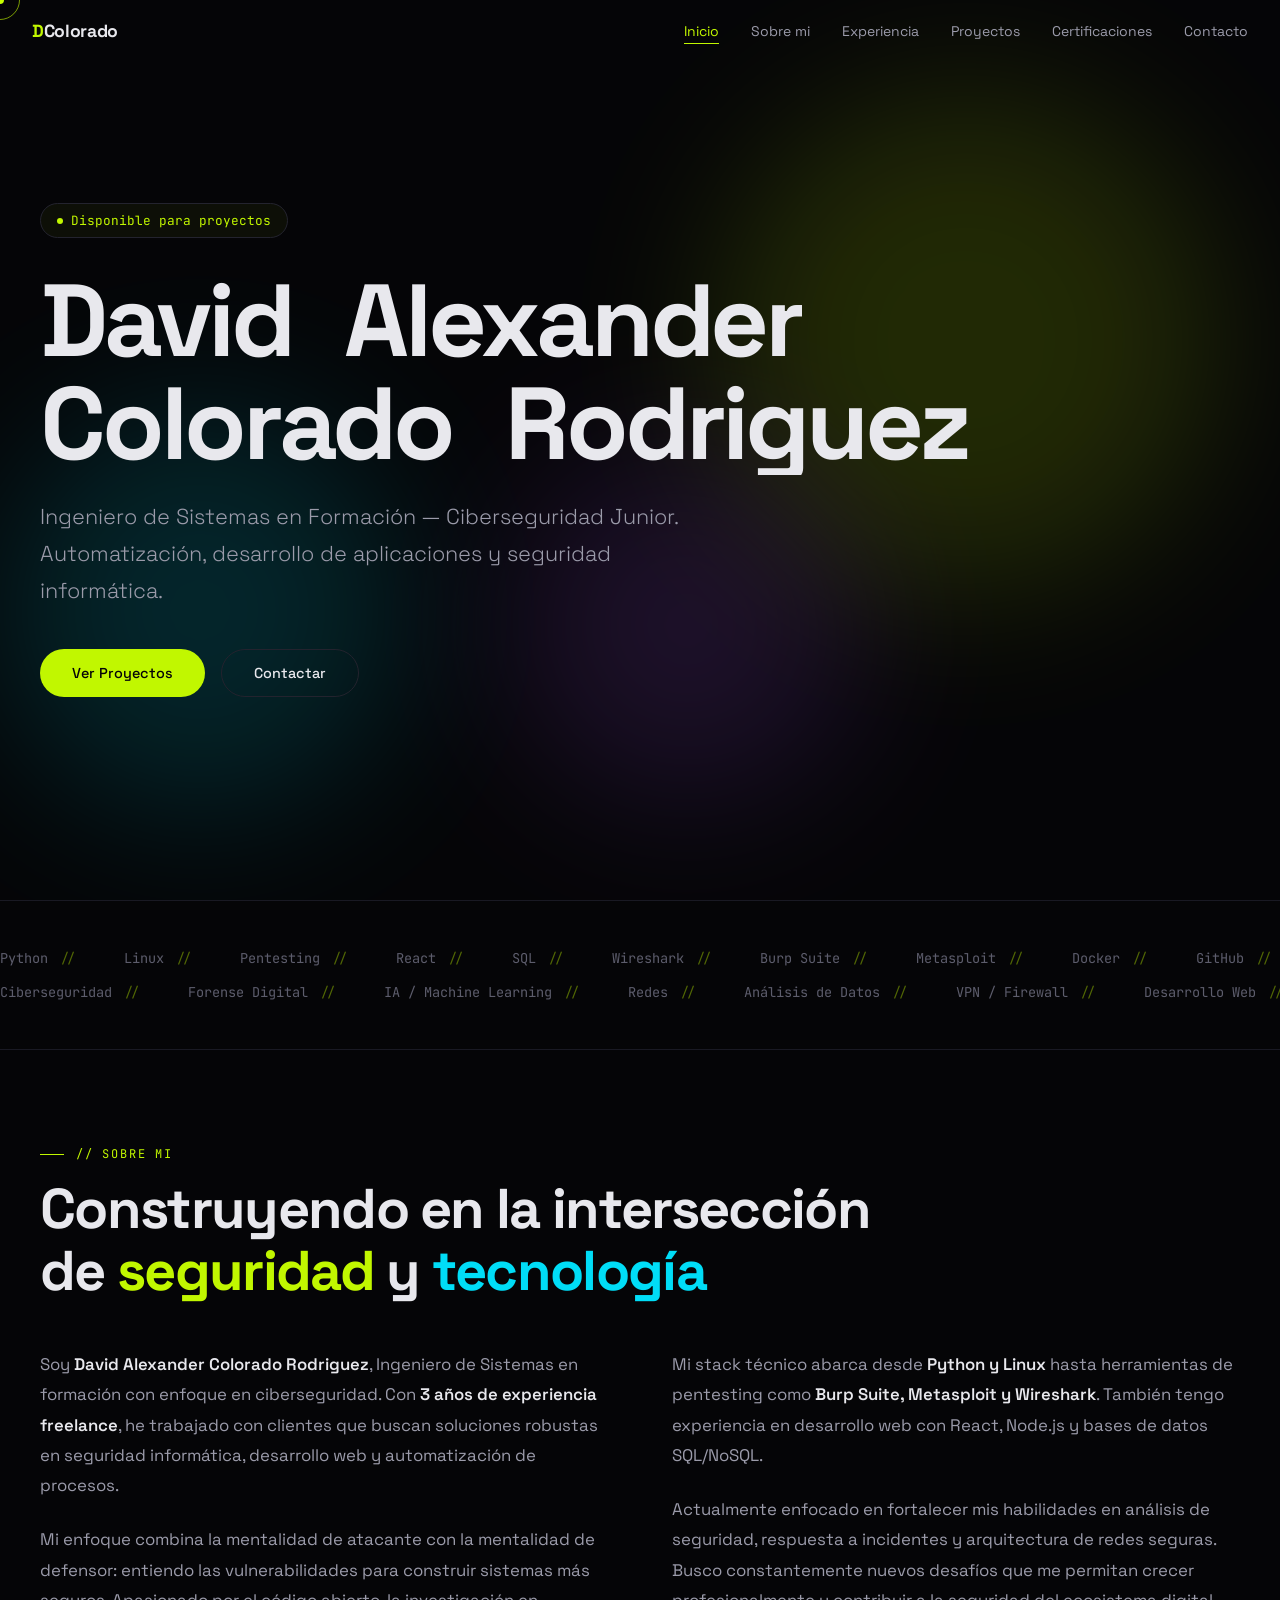
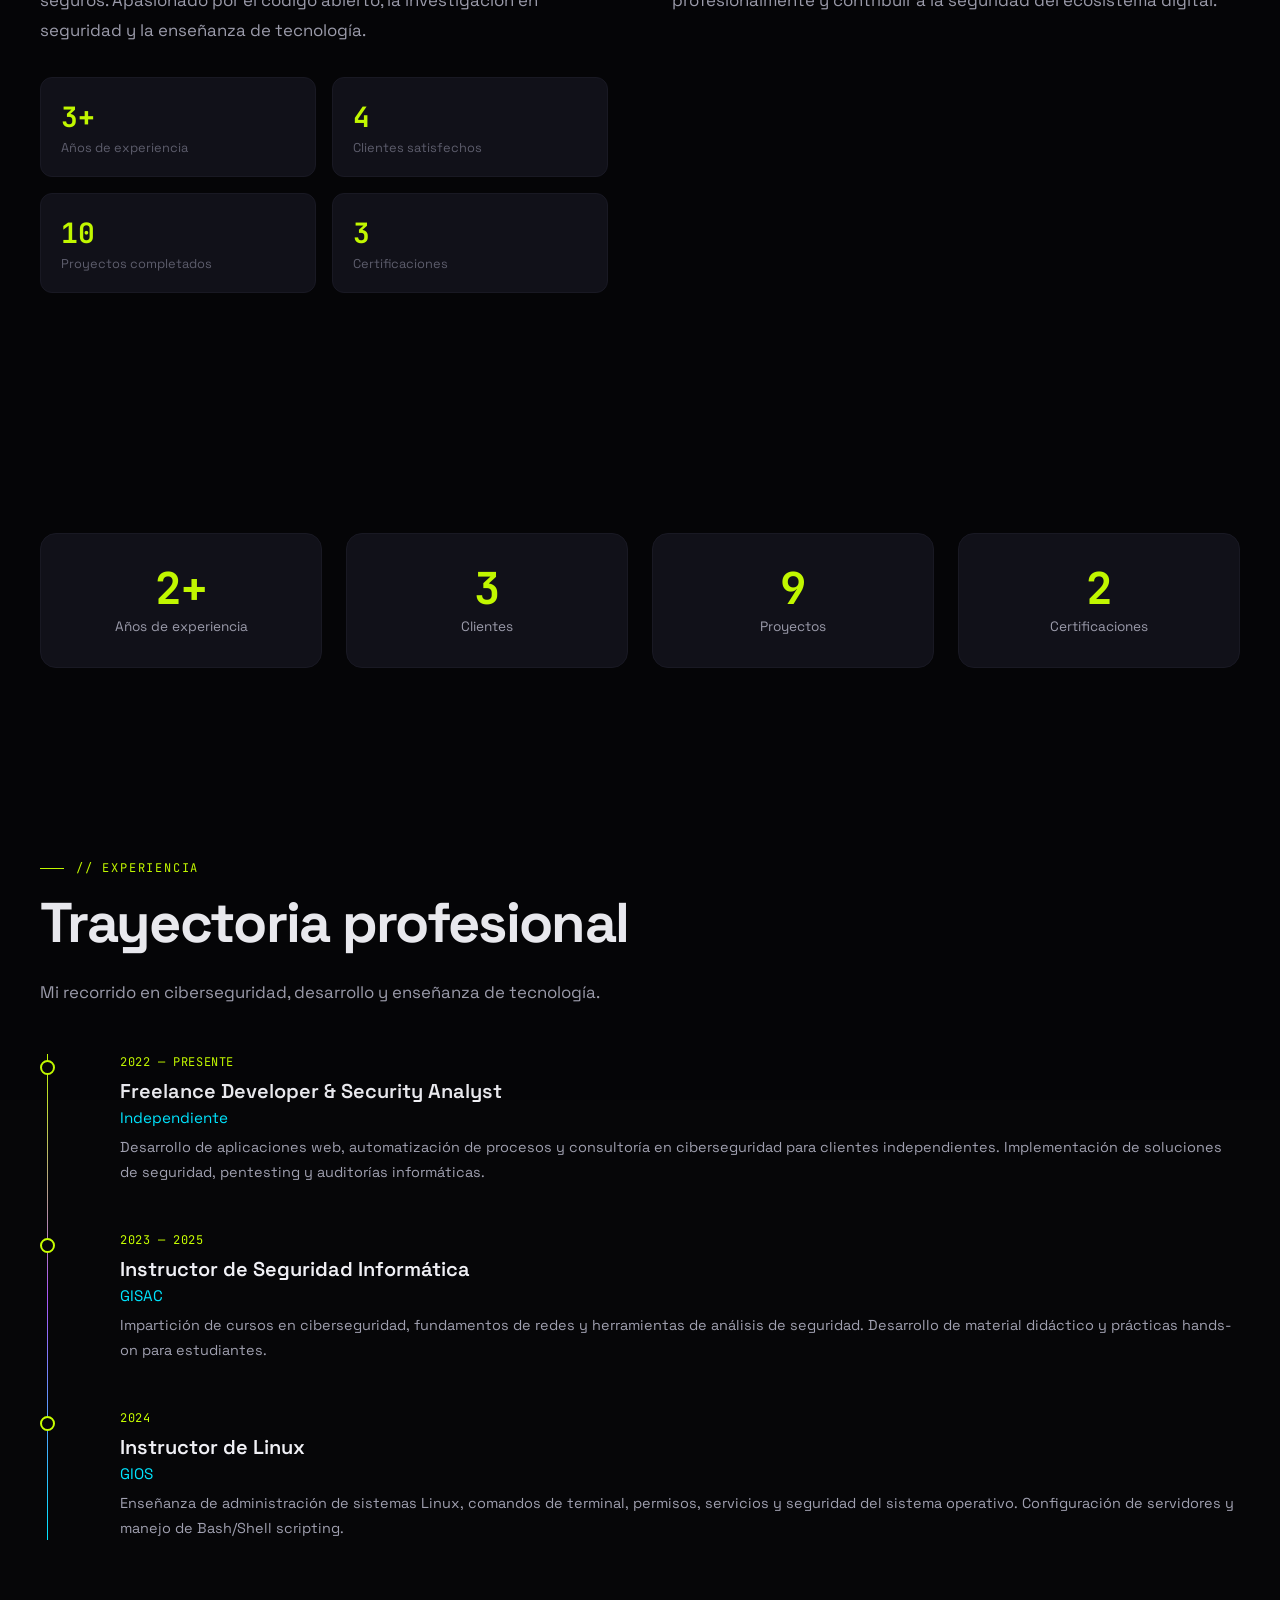
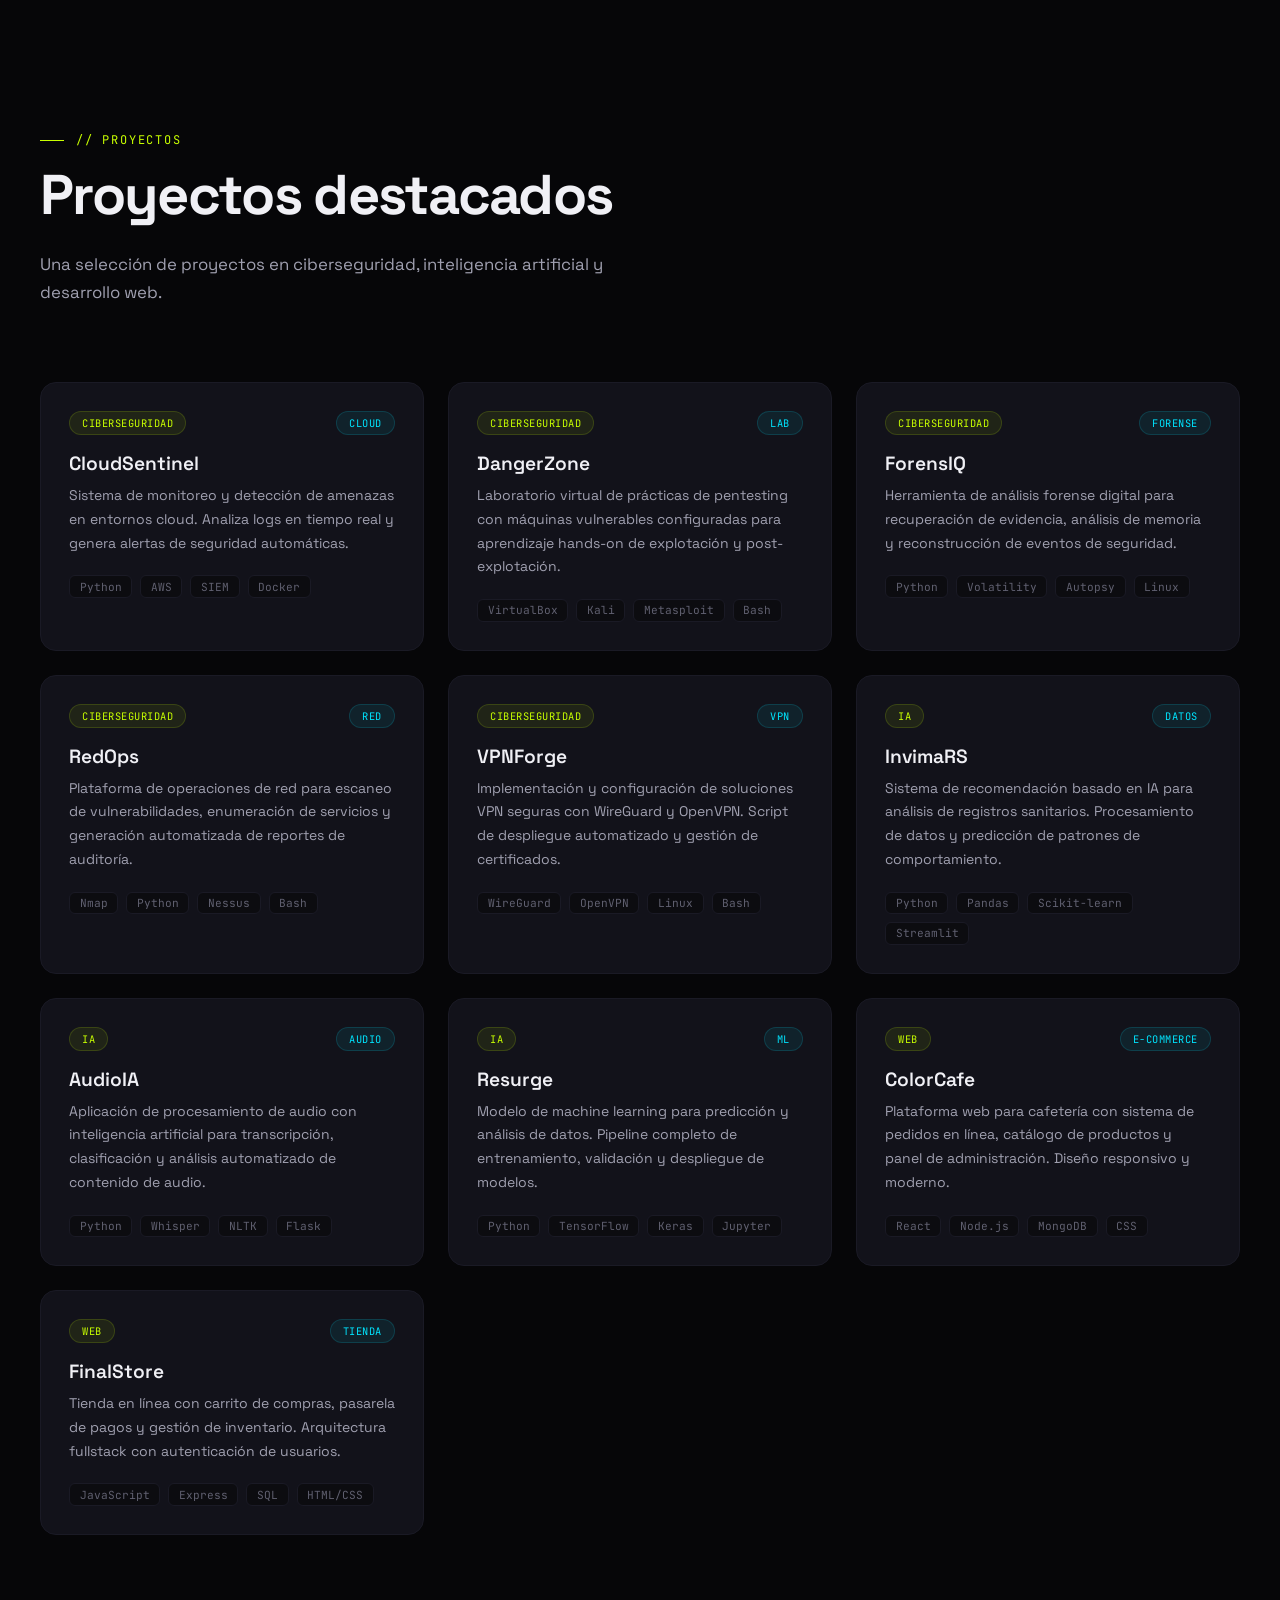
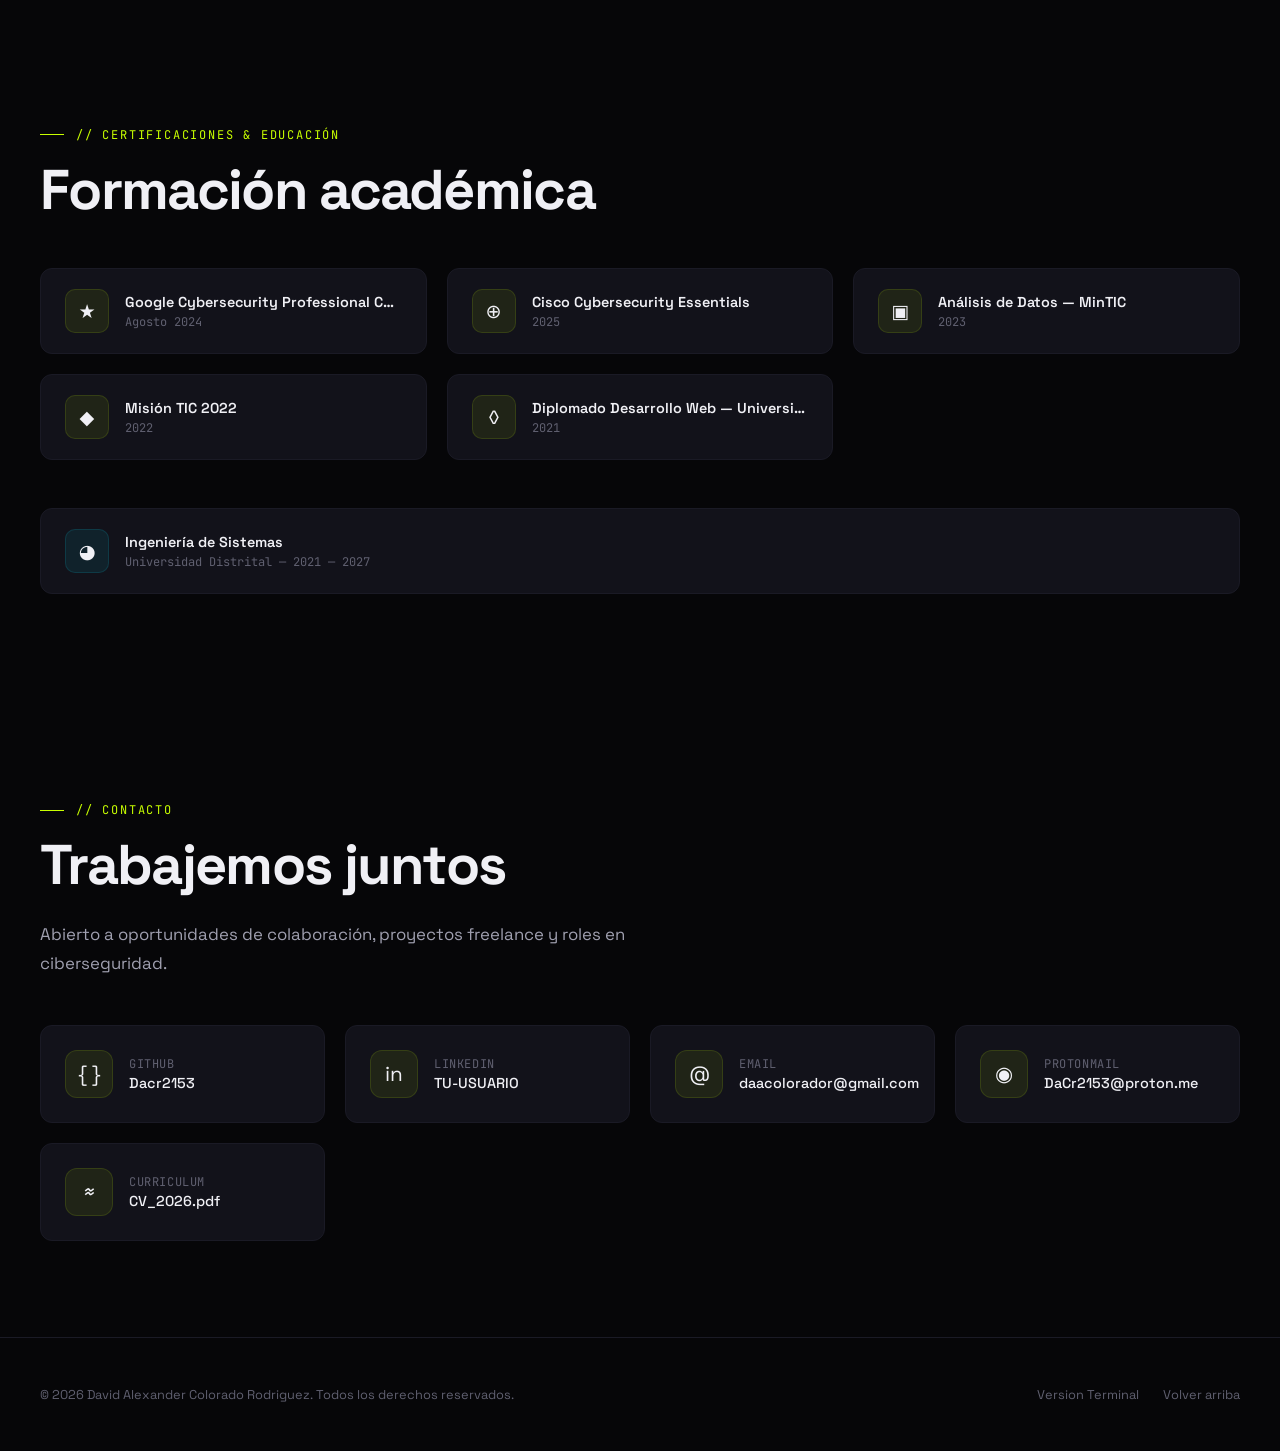
==== commit fffd80e3: "fix: fix UTF-8 encoding corruption and cursor visibility - Replaced all garbled emoji characters wit" ====
--- a/simple.html
+++ b/simple.html
@@ -1,14 +1,20 @@
-﻿<!DOCTYPE html>
+<!DOCTYPE html>
 <html lang="es">
 <head>
   <meta charset="UTF-8">
   <meta name="viewport" content="width=device-width, initial-scale=1.0">
-  <title>David Colorado â€” Ingeniero de Sistemas en Formacion</title>
-  <meta name="description" content="Portfolio profesional de David Colorado. Ciberseguridad Junior, automatizacion y desarrollo de aplicaciones.">
+  <title>David Colorado — Ingeniero de Sistemas en Formación</title>
+  <meta name="description" content="Portfolio profesional de David Colorado. Ciberseguridad Junior, automatización y desarrollo de aplicaciones.">
   <meta name="author" content="David Colorado">
   <link rel="preconnect" href="https://fonts.googleapis.com">
   <link rel="preconnect" href="https://fonts.gstatic.com" crossorigin>
   <link href="https://fonts.googleapis.com/css2?family=Space+Grotesk:wght@300;400;500;600;700&family=JetBrains+Mono:wght@400;500&display=swap" rel="stylesheet">
+</head>
+<body>
+  <div class="grain"></div>
+  <div class="scroll-progress" id="scrollProgress"></div>
+  <div class="cursor-dot" id="cursorDot"></div>
+  <div class="cursor-ring" id="cursorRing"></div>
   <style>
     *,*::before,*::after{box-sizing:border-box;margin:0;padding:0}
     :root{
@@ -25,19 +31,16 @@
     ::-webkit-scrollbar{width:4px}
     ::-webkit-scrollbar-track{background:var(--bg)}
     ::-webkit-scrollbar-thumb{background:var(--border2);border-radius:2px}
-
     .grain{position:fixed;inset:0;z-index:9999;pointer-events:none;opacity:.03}
-    .grain::before{content:'';position:absolute;inset:-200%;background-image:url("data:image/svg+xml,%3Csvg viewBox='0 0 256 256' xmlns='http://www.w3.org/2000/svg'%3E%3Cfilter id='n'%3E%3CfeTurbulence type='fractalNoise' baseFrequency='.85' numOctaves='4' stitchTiles='stitch'/%3E%3C/filter%3E%3Crect width='100%25' height='100%25' filter='url(%23n)'/%3E%3C/svg%3E");animation:grain 8s steps(10) infinite}
+    .grain::before{content:'';position:absolute;inset:-200%;background-image:url("data:image/svg+xml,%3Csvg viewBox='0 0 256 256' xmlns='http://www.w3.org/2000/svg'%3E%3Cfilter id='n'%3E%3CfeTurbulence type='fractalNoise' baseFrequency='.85' numOctaves='4' stitchTiles='stitch'/%3E%3C/filter%3E%3Crect width='100%25' height='100%25' filter='url(%2on)'/%3E%3C/svg%3E");animation:grain 8s steps(10) infinite}
     @keyframes grain{0%,100%{transform:translate(0,0)}10%{transform:translate(-5%,-10%)}20%{transform:translate(-15%,5%)}30%{transform:translate(7%,-25%)}40%{transform:translate(-5%,25%)}50%{transform:translate(-15%,10%)}60%{transform:translate(15%,0%)}70%{transform:translate(0%,15%)}80%{transform:translate(3%,35%)}90%{transform:translate(-10%,10%)}}
-
-    .cursor-dot{position:fixed;top:0;left:0;width:8px;height:8px;background:var(--accent);border-radius:50%;pointer-events:none;z-index:10001;transform:translate(-50%,-50%);transition:width .3s,height .3s,background .3s}
-    .cursor-ring{position:fixed;top:0;left:0;width:40px;height:40px;border:1.5px solid var(--accent);border-radius:50%;pointer-events:none;z-index:10000;transform:translate(-50%,-50%);transition:width .4s cubic-bezier(.16,1,.3,1),height .4s cubic-bezier(.16,1,.3,1),border-color .3s,opacity .3s;mix-blend-mode:difference}
-    .cursor-ring.hover{width:64px;height:64px}
+    .cursor-dot{position:fixed;top:0;left:0;width:8px;height:8px;background:var(--accent);border-radius:50%;pointer-events:none;z-index:10001;transform:translate(-50%,-50%);transition:width .3s,height .3s,background .3s;opacity:1}
+    .cursor-ring{position:fixed;top:0;left:0;width:40px;height:40px;border:1.5px solid var(--accent);border-radius:50%;pointer-events:none;z-index:10000;transform:translate(-50%,-50%);transition:width .4s cubic-bezier(.16,1,.3,1),height .4s cubic-bezier(.16,1,.3,1),border-color .3s,opacity .3s;opacity:.6}
+    .cursor-ring.hover{width:64px;height:64px;opacity:1;border-color:var(--accent2)}
     .cursor-dot.hover{width:4px;height:4px}
-    @media(hover:none),(pointer:coarse){.cursor-dot,.cursor-ring{display:none}body{cursor:auto}}
-
+    @media(hover:none),(pointer:coarse){.cursor-dot,.cursor-ring{display:none!important}body{cursor:auto!important}}
+    @media(hover:hover) and (pointer:fine){body{cursor:none}a,button,.btn,.filter-btn{cursor:none}}
     .scroll-progress{position:fixed;top:0;left:0;height:2px;background:linear-gradient(90deg,var(--accent),var(--accent2),var(--purple));z-index:10000;width:0%;transition:width .1s linear}
-
     .nav{position:fixed;top:0;left:0;right:0;z-index:1000;padding:1.25rem 2rem;display:flex;align-items:center;justify-content:space-between;transition:background .4s,backdrop-filter .4s,border-color .4s;border-bottom:1px solid transparent}
     .nav.scrolled{background:rgba(6,6,8,.75);backdrop-filter:blur(20px);-webkit-backdrop-filter:blur(20px);border-bottom-color:var(--border)}
     .nav-logo{font-weight:700;font-size:1.1rem;letter-spacing:-.02em;color:var(--text);text-decoration:none}
@@ -53,20 +56,19 @@
     .nav-toggle.open span:nth-child(1){transform:translateY(7px) rotate(45deg)}
     .nav-toggle.open span:nth-child(2){opacity:0}
     .nav-toggle.open span:nth-child(3){transform:translateY(-7px) rotate(-45deg)}
+  </style>  <style>
     @media(max-width:768px){
       .nav-links{position:fixed;inset:0;background:rgba(6,6,8,.97);backdrop-filter:blur(30px);-webkit-backdrop-filter:blur(30px);flex-direction:column;justify-content:center;gap:2.5rem;opacity:0;pointer-events:none;transition:opacity .5s cubic-bezier(.16,1,.3,1);z-index:1001}
       .nav-links.open{opacity:1;pointer-events:all}
       .nav-links a{font-size:1.5rem;font-weight:500}
       .nav-toggle{display:flex}
     }
-
     section{padding:6rem 2rem}
     .container{max-width:1200px;margin:0 auto}
     .section-label{font-family:var(--mono);font-size:.75rem;text-transform:uppercase;letter-spacing:.15em;color:var(--accent);margin-bottom:1rem;display:flex;align-items:center;gap:.75rem}
     .section-label::before{content:'';width:24px;height:1px;background:var(--accent)}
     .section-title{font-size:clamp(2rem,5vw,3.5rem);font-weight:700;line-height:1.1;letter-spacing:-.03em;margin-bottom:1.5rem}
     .section-subtitle{color:var(--text2);font-size:1.05rem;max-width:600px;line-height:1.7}
-
     .reveal{opacity:0;transform:translateY(40px);transition:opacity .8s cubic-bezier(.16,1,.3,1),transform .8s cubic-bezier(.16,1,.3,1)}
     .reveal.visible{opacity:1;transform:translateY(0)}
     .reveal-delay-1{transition-delay:.1s}
@@ -101,6 +103,7 @@
     .hero-actions{display:flex;gap:1rem;flex-wrap:wrap;opacity:0;animation:fadeUp .8s cubic-bezier(.16,1,.3,1) 1.3s forwards}
     @keyframes fadeUp{to{opacity:1;transform:translateY(0)}}
     .hero-subtitle,.hero-actions{transform:translateY(20px)}
+  </style>  <style>
     .btn{display:inline-flex;align-items:center;gap:.5rem;padding:.85rem 2rem;border-radius:100px;font-family:var(--font);font-size:.9rem;font-weight:500;text-decoration:none;cursor:none;transition:transform .4s cubic-bezier(.16,1,.3,1),box-shadow .4s;position:relative;overflow:hidden}
     .btn-primary{background:var(--accent);color:var(--bg);border:none}
     .btn-primary:hover{box-shadow:0 0 40px rgba(200,255,0,.25)}
@@ -113,7 +116,6 @@
     .orb-2{width:400px;height:400px;background:var(--accent2);bottom:10%;left:0%;animation-delay:-7s}
     .orb-3{width:350px;height:350px;background:var(--purple);top:50%;left:40%;animation-delay:-14s}
     @keyframes orbDrift{0%{transform:translate(0,0) scale(1)}33%{transform:translate(30px,-50px) scale(1.1)}66%{transform:translate(-20px,30px) scale(.95)}100%{transform:translate(10px,-20px) scale(1.05)}}
-
     .marquee-section{padding:3rem 0;border-top:1px solid var(--border);border-bottom:1px solid var(--border);overflow:hidden}
     .marquee-row{display:flex;overflow:hidden}
     .marquee-track{display:flex;gap:3rem;animation:marqueeScroll 30s linear infinite;width:max-content}
@@ -121,7 +123,6 @@
     .marquee-item{font-family:var(--mono);font-size:.85rem;color:var(--text3);white-space:nowrap;display:flex;align-items:center;gap:.75rem;flex-shrink:0;transition:color .3s}
     .marquee-item .sep{color:var(--accent);opacity:.4}
     @keyframes marqueeScroll{0%{transform:translateX(0)}100%{transform:translateX(-50%)}}
-
     .about-grid{display:grid;grid-template-columns:1fr 1fr;gap:4rem;align-items:start;margin-top:3rem}
     .about-text p{color:var(--text2);line-height:1.8;margin-bottom:1.5rem;font-size:1.05rem}
     .about-text strong{color:var(--text);font-weight:600}
@@ -131,7 +132,7 @@
     .about-highlight .num{font-size:1.75rem;font-weight:700;color:var(--accent);font-family:var(--mono)}
     .about-highlight .label{font-size:.8rem;color:var(--text3);margin-top:.25rem}
     @media(max-width:768px){.about-grid{grid-template-columns:1fr;gap:2rem}}
-
+  </style>  <style>
     .stats-grid{display:grid;grid-template-columns:repeat(4,1fr);gap:1.5rem;margin-top:3rem}
     .stat-card{padding:2rem;border:1px solid var(--border);border-radius:16px;background:var(--surface);text-align:center;transition:border-color .3s,transform .4s cubic-bezier(.16,1,.3,1)}
     .stat-card:hover{border-color:var(--accent);transform:translateY(-4px)}
@@ -139,7 +140,6 @@
     .stat-suffix{font-size:1.5rem}
     .stat-label{font-size:.85rem;color:var(--text2);margin-top:.5rem}
     @media(max-width:640px){.stats-grid{grid-template-columns:1fr 1fr}}
-
     .timeline{position:relative;padding-left:3rem;margin-top:3rem}
     .timeline::before{content:'';position:absolute;left:7px;top:0;bottom:0;width:1px;background:linear-gradient(180deg,var(--accent),var(--purple),var(--accent2))}
     .timeline-item{position:relative;padding-bottom:3rem;padding-left:2rem}
@@ -172,7 +172,7 @@
     .tech-tag{padding:.2rem .6rem;border-radius:6px;font-size:.7rem;font-family:var(--mono);background:var(--bg2);color:var(--text3);border:1px solid var(--border)}
     .project-card.hidden{display:none}
     @media(max-width:768px){.projects-grid{grid-template-columns:1fr}}
-
+  </style>  <style>
     .certs-grid{display:grid;grid-template-columns:repeat(auto-fill,minmax(300px,1fr));gap:1.25rem;margin-top:3rem}
     .cert-card{display:flex;align-items:center;gap:1rem;padding:1.25rem 1.5rem;border:1px solid var(--border);border-radius:12px;background:var(--surface);transition:border-color .3s,transform .4s cubic-bezier(.16,1,.3,1)}
     .cert-card:hover{border-color:var(--accent);transform:translateY(-2px)}
@@ -187,14 +187,12 @@
     .edu-info{flex:1}
     .edu-name{font-size:.9rem;font-weight:600}
     .edu-detail{font-size:.75rem;color:var(--text3);font-family:var(--mono);margin-top:.15rem}
-
     .contact-grid{display:grid;grid-template-columns:repeat(auto-fill,minmax(280px,1fr));gap:1.25rem;margin-top:3rem}
     .contact-card{display:flex;align-items:center;gap:1rem;padding:1.5rem;border:1px solid var(--border);border-radius:12px;background:var(--surface);text-decoration:none;color:var(--text);transition:border-color .3s,transform .4s cubic-bezier(.16,1,.3,1)}
     .contact-card:hover{border-color:var(--accent);transform:translateY(-4px)}
     .contact-icon{width:48px;height:48px;border-radius:12px;display:flex;align-items:center;justify-content:center;font-size:1.3rem;flex-shrink:0;background:rgba(200,255,0,.08);border:1px solid rgba(200,255,0,.12)}
     .contact-label{font-size:.75rem;color:var(--text3);font-family:var(--mono);text-transform:uppercase;letter-spacing:.05em}
     .contact-value{font-size:.9rem;font-weight:500;margin-top:.15rem}
-
     .footer{padding:3rem 2rem;border-top:1px solid var(--border);text-align:center}
     .footer-content{max-width:1200px;margin:0 auto;display:flex;justify-content:space-between;align-items:center;flex-wrap:wrap;gap:1rem}
     .footer-text{font-size:.8rem;color:var(--text3)}
@@ -202,16 +200,7 @@
     .footer-links a{font-size:.8rem;color:var(--text3);text-decoration:none;transition:color .3s}
     .footer-links a:hover{color:var(--accent)}
     @media(max-width:640px){.footer-content{flex-direction:column}}
-  </style>
-</head>
-<body>
-
-  <div class="grain"></div>
-  <div class="scroll-progress" id="scrollProgress"></div>
-  <div class="cursor-dot" id="cursorDot"></div>
-  <div class="cursor-ring" id="cursorRing"></div>
-
-  <nav class="nav" id="nav">
+  </style>  <nav class="nav" id="nav">
     <a href="#hero" class="nav-logo"><span>D</span>Colorado</a>
     <div class="nav-links" id="navLinks">
       <a href="#hero" class="active">Inicio</a>
@@ -225,13 +214,11 @@
       <span></span><span></span><span></span>
     </button>
   </nav>
-
   <div class="orbs">
     <div class="orb orb-1"></div>
     <div class="orb orb-2"></div>
     <div class="orb orb-3"></div>
   </div>
-
   <section class="hero" id="hero">
     <div class="container hero-content">
       <div class="hero-badge"><span class="dot"></span>Disponible para proyectos</div>
@@ -241,15 +228,13 @@
         <span class="word"><span class="word-inner">Colorado</span></span>
         <span class="word"><span class="word-inner">Rodriguez</span></span>
       </h1>
-      <p class="hero-subtitle">Ingeniero de Sistemas en Formacion &mdash; Ciberseguridad Junior. Automatizacion, desarrollo de aplicaciones y seguridad informatica.</p>
+      <p class="hero-subtitle">Ingeniero de Sistemas en Formación — Ciberseguridad Junior. Automatización, desarrollo de aplicaciones y seguridad informática.</p>
       <div class="hero-actions">
         <a href="#projects" class="btn btn-primary"><span class="magnetic-content">Ver Proyectos</span></a>
         <a href="#contact" class="btn btn-secondary"><span class="magnetic-content">Contactar</span></a>
       </div>
     </div>
-  </section>
-
-  <div class="marquee-section">
+  </section>  <div class="marquee-section">
     <div class="marquee-row">
       <div class="marquee-track" id="marquee1">
         <span class="marquee-item">Python <span class="sep">//</span></span>
@@ -276,10 +261,10 @@
         <span class="marquee-item">Forense Digital <span class="sep">//</span></span>
         <span class="marquee-item">IA / Machine Learning <span class="sep">//</span></span>
         <span class="marquee-item">Redes <span class="sep">//</span></span>
-        <span class="marquee-item">AnÃ¡lisis de Datos <span class="sep">//</span></span>
+        <span class="marquee-item">Análisis de Datos <span class="sep">//</span></span>
         <span class="marquee-item">VPN / Firewall <span class="sep">//</span></span>
         <span class="marquee-item">Desarrollo Web <span class="sep">//</span></span>
-        <span class="marquee-item">AutomatizaciÃ³n <span class="sep">//</span></span>
+        <span class="marquee-item">Automatización <span class="sep">//</span></span>
         <span class="marquee-item">Open Source <span class="sep">//</span></span>
         <span class="marquee-item">CI/CD <span class="sep">//</span></span>
         <span class="marquee-item">Kali Linux <span class="sep">//</span></span>
@@ -290,107 +275,76 @@
         <span class="marquee-item">Ethical Hacking <span class="sep">//</span></span>
       </div>
     </div>
-  </div>
-
-  <section id="about">
+  </div>  <section id="about">
     <div class="container">
       <div class="reveal">
         <span class="section-label">// Sobre mi</span>
-        <h2 class="section-title">Construyendo en la interseccion<br>de <span style="color:var(--accent)">seguridad</span> y <span style="color:var(--accent2)">tecnologia</span></h2>
+        <h2 class="section-title">Construyendo en la intersección<br>de <span style="color:var(--accent)">seguridad</span> y <span style="color:var(--accent2)">tecnología</span></h2>
       </div>
       <div class="about-grid">
         <div class="about-text reveal reveal-delay-1">
-          <p>Soy <strong>David Alexander Colorado Rodriguez</strong>, Ingeniero de Sistemas en formacion con enfoque en ciberseguridad. Con <strong>3 anos de experiencia freelance</strong>, he trabajado con clientes que buscan soluciones robustas en seguridad informatica, desarrollo web y automatizacion de procesos.</p>
-          <p>Mi enfoque combina la mentalidad de atacante con la mentalidad de defensor: entiendo las vulnerabilidades para construir sistemas mas seguros. Apasionado por el codigo abierto, la investigacion en seguridad y la enseÃ±anza de tecnologia.</p>
+          <p>Soy <strong>David Alexander Colorado Rodriguez</strong>, Ingeniero de Sistemas en formación con enfoque en ciberseguridad. Con <strong>3 años de experiencia freelance</strong>, he trabajado con clientes que buscan soluciones robustas en seguridad informática, desarrollo web y automatización de procesos.</p>
+          <p>Mi enfoque combina la mentalidad de atacante con la mentalidad de defensor: entiendo las vulnerabilidades para construir sistemas más seguros. Apasionado por el código abierto, la investigación en seguridad y la enseñanza de tecnología.</p>
           <div class="about-highlights">
-            <div class="about-highlight">
-              <div class="num">3+</div>
-              <div class="label">Anos de experiencia</div>
-            </div>
-            <div class="about-highlight">
-              <div class="num">4</div>
-              <div class="label">Clientes satisfechos</div>
-            </div>
-            <div class="about-highlight">
-              <div class="num">10</div>
-              <div class="label">Proyectos completados</div>
-            </div>
-            <div class="about-highlight">
-              <div class="num">3</div>
-              <div class="label">Certificaciones</div>
-            </div>
+            <div class="about-highlight"><div class="num">3+</div><div class="label">Años de experiencia</div></div>
+            <div class="about-highlight"><div class="num">4</div><div class="label">Clientes satisfechos</div></div>
+            <div class="about-highlight"><div class="num">10</div><div class="label">Proyectos completados</div></div>
+            <div class="about-highlight"><div class="num">3</div><div class="label">Certificaciones</div></div>
           </div>
         </div>
         <div class="about-text reveal reveal-delay-2">
-          <p>Mi stack tecnico abarca desde <strong>Python y Linux</strong> hasta herramientas de pentesting como <strong>Burp Suite, Metasploit y Wireshark</strong>. Tambien tengo experiencia en desarrollo web con React, Node.js y bases de datos SQL/NoSQL.</p>
-          <p>Actualmente enfocado en fortalecer mis habilidades en analisis de seguridad, respuesta a incidentes y arquitectura de redes seguras. Busco constantemente nuevos desafios que me permitan crecer profesionalmente y contribuir a la seguridad del ecosistema digital.</p>
-        </div>
-      </div>
-    </div>
-  </section>
-
-  <section id="stats">
+          <p>Mi stack técnico abarca desde <strong>Python y Linux</strong> hasta herramientas de pentesting como <strong>Burp Suite, Metasploit y Wireshark</strong>. También tengo experiencia en desarrollo web con React, Node.js y bases de datos SQL/NoSQL.</p>
+          <p>Actualmente enfocado en fortalecer mis habilidades en análisis de seguridad, respuesta a incidentes y arquitectura de redes seguras. Busco constantemente nuevos desafíos que me permitan crecer profesionalmente y contribuir a la seguridad del ecosistema digital.</p>
+        </div>
+      </div>
+    </div>
+  </section>  <section id="stats">
     <div class="container">
       <div class="stats-grid">
-        <div class="stat-card reveal">
-          <div class="stat-number" data-target="3" data-suffix="+">0</div>
-          <div class="stat-label">Anos de experiencia</div>
-        </div>
-        <div class="stat-card reveal reveal-delay-1">
-          <div class="stat-number" data-target="4" data-suffix="">0</div>
-          <div class="stat-label">Clientes</div>
-        </div>
-        <div class="stat-card reveal reveal-delay-2">
-          <div class="stat-number" data-target="10" data-suffix="">0</div>
-          <div class="stat-label">Proyectos</div>
-        </div>
-        <div class="stat-card reveal reveal-delay-3">
-          <div class="stat-number" data-target="3" data-suffix="">0</div>
-          <div class="stat-label">Certificaciones</div>
-        </div>
+        <div class="stat-card reveal"><div class="stat-number" data-target="3" data-suffix="+">0</div><div class="stat-label">Años de experiencia</div></div>
+        <div class="stat-card reveal reveal-delay-1"><div class="stat-number" data-target="4" data-suffix="">0</div><div class="stat-label">Clientes</div></div>
+        <div class="stat-card reveal reveal-delay-2"><div class="stat-number" data-target="10" data-suffix="">0</div><div class="stat-label">Proyectos</div></div>
+        <div class="stat-card reveal reveal-delay-3"><div class="stat-number" data-target="3" data-suffix="">0</div><div class="stat-label">Certificaciones</div></div>
       </div>
     </div>
   </section>
-
   <section id="experience">
     <div class="container">
       <div class="reveal">
         <span class="section-label">// Experiencia</span>
         <h2 class="section-title">Trayectoria profesional</h2>
-        <p class="section-subtitle">Mi recorrido en ciberseguridad, desarrollo y ensenanza de tecnologia.</p>
+        <p class="section-subtitle">Mi recorrido en ciberseguridad, desarrollo y enseñanza de tecnología.</p>
       </div>
       <div class="timeline">
         <div class="timeline-item reveal">
           <div class="timeline-dot"></div>
-          <div class="timeline-date">2022 â€” Presente</div>
-          <div class="timeline-title">Freelance Developer &amp; Security Analyst</div>
+          <div class="timeline-date">2022 — Presente</div>
+          <div class="timeline-title">Freelance Developer & Security Analyst</div>
           <div class="timeline-org">Independiente</div>
-          <div class="timeline-desc">Desarrollo de aplicaciones web, automatizacion de procesos y consultoria en ciberseguridad para clientes independientes. Implementacion de soluciones de seguridad, pentesting y auditorias informaticas.</div>
+          <div class="timeline-desc">Desarrollo de aplicaciones web, automatización de procesos y consultoría en ciberseguridad para clientes independientes. Implementación de soluciones de seguridad, pentesting y auditorías informáticas.</div>
         </div>
         <div class="timeline-item reveal">
           <div class="timeline-dot"></div>
-          <div class="timeline-date">2023 â€” 2025</div>
-          <div class="timeline-title">Instructor de Seguridad Informatica</div>
+          <div class="timeline-date">2023 — 2025</div>
+          <div class="timeline-title">Instructor de Seguridad Informática</div>
           <div class="timeline-org">GISAC</div>
-          <div class="timeline-desc">Imparticion de cursos en ciberseguridad, fundamentos de redes y herramientas de analisis de seguridad. Desarrollo de material didactico y practicas hands-on para estudiantes.</div>
+          <div class="timeline-desc">Impartición de cursos en ciberseguridad, fundamentos de redes y herramientas de análisis de seguridad. Desarrollo de material didáctico y prácticas hands-on para estudiantes.</div>
         </div>
         <div class="timeline-item reveal">
           <div class="timeline-dot"></div>
           <div class="timeline-date">2024</div>
           <div class="timeline-title">Instructor de Linux</div>
           <div class="timeline-org">GIOS</div>
-          <div class="timeline-desc">EnsenaÃ±anza de administracion de sistemas Linux, comandos de terminal, permisos, servicios y seguridad del sistema operativo. Configuracion de servidores y manejo de Bash/Shell scripting.</div>
-        </div>
-      </div>
-    </div>
-  </section>
-
-  <section id="projects">
+          <div class="timeline-desc">Enseñanza de administración de sistemas Linux, comandos de terminal, permisos, servicios y seguridad del sistema operativo. Configuración de servidores y manejo de Bash/Shell scripting.</div>
+        </div>
+      </div>
+    </div>
+  </section>  <section id="projects">
     <div class="container">
       <div class="reveal">
         <span class="section-label">// Proyectos</span>
         <h2 class="section-title">Proyectos destacados</h2>
-        <p class="section-subtitle">Una seleccion de proyectos en ciberseguridad, inteligencia artificial y desarrollo web.</p>
+        <p class="section-subtitle">Una selección de proyectos en ciberseguridad, inteligencia artificial y desarrollo web.</p>
       </div>
       <div class="project-filters reveal">
         <button class="filter-btn active" data-filter="all">Todos</button>
@@ -399,338 +353,185 @@
         <button class="filter-btn" data-filter="web">Web</button>
       </div>
       <div class="projects-grid" id="projectsGrid">
-
         <div class="project-card reveal" data-category="ciberseguridad">
           <div class="project-card-top"></div>
           <div class="project-card-inner">
-            <div class="project-header">
-              <div class="project-badges">
-                <span class="badge badge-cat">Ciberseguridad</span>
-              </div>
-              <span class="badge badge-metric">Cloud</span>
-            </div>
+            <div class="project-header"><div class="project-badges"><span class="badge badge-cat">Ciberseguridad</span></div><span class="badge badge-metric">Cloud</span></div>
             <h3 class="project-title">CloudSentinel</h3>
-            <p class="project-desc">Sistema de monitoreo y deteccion de amenazas en entornos cloud. Analiza logs en tiempo real y genera alertas de seguridad automaticas.</p>
-            <div class="project-tech">
-              <span class="tech-tag">Python</span>
-              <span class="tech-tag">AWS</span>
-              <span class="tech-tag">SIEM</span>
-              <span class="tech-tag">Docker</span>
-            </div>
-          </div>
-        </div>
-
+            <p class="project-desc">Sistema de monitoreo y detección de amenazas en entornos cloud. Analiza logs en tiempo real y genera alertas de seguridad automáticas.</p>
+            <div class="project-tech"><span class="tech-tag">Python</span><span class="tech-tag">AWS</span><span class="tech-tag">SIEM</span><span class="tech-tag">Docker</span></div>
+          </div>
+        </div>
         <div class="project-card reveal" data-category="ciberseguridad">
           <div class="project-card-top"></div>
           <div class="project-card-inner">
-            <div class="project-header">
-              <div class="project-badges">
-                <span class="badge badge-cat">Ciberseguridad</span>
-              </div>
-              <span class="badge badge-metric">Lab</span>
-            </div>
+            <div class="project-header"><div class="project-badges"><span class="badge badge-cat">Ciberseguridad</span></div><span class="badge badge-metric">Lab</span></div>
             <h3 class="project-title">DangerZone</h3>
-            <p class="project-desc">Laboratorio virtual de practicas de pentesting con maquinas vulnerable configuradas para aprendizaje hands-on de explotacion y post-explotacion.</p>
-            <div class="project-tech">
-              <span class="tech-tag">VirtualBox</span>
-              <span class="tech-tag">Kali</span>
-              <span class="tech-tag">Metasploit</span>
-              <span class="tech-tag">Bash</span>
-            </div>
-          </div>
-        </div>
-
+            <p class="project-desc">Laboratorio virtual de prácticas de pentesting con máquinas vulnerables configuradas para aprendizaje hands-on de explotación y post-explotación.</p>
+            <div class="project-tech"><span class="tech-tag">VirtualBox</span><span class="tech-tag">Kali</span><span class="tech-tag">Metasploit</span><span class="tech-tag">Bash</span></div>
+          </div>
+        </div>
         <div class="project-card reveal" data-category="ciberseguridad">
           <div class="project-card-top"></div>
           <div class="project-card-inner">
-            <div class="project-header">
-              <div class="project-badges">
-                <span class="badge badge-cat">Ciberseguridad</span>
-              </div>
-              <span class="badge badge-metric">Forense</span>
-            </div>
+            <div class="project-header"><div class="project-badges"><span class="badge badge-cat">Ciberseguridad</span></div><span class="badge badge-metric">Forense</span></div>
             <h3 class="project-title">ForensIQ</h3>
-            <p class="project-desc">Herramienta de analisis forense digital para recuperacion de evidencia, analisis de memoria y reconstruccion de eventos de seguridad.</p>
-            <div class="project-tech">
-              <span class="tech-tag">Python</span>
-              <span class="tech-tag">Volatility</span>
-              <span class="tech-tag">Autopsy</span>
-              <span class="tech-tag">Linux</span>
-            </div>
-          </div>
-        </div>
-
+            <p class="project-desc">Herramienta de análisis forense digital para recuperación de evidencia, análisis de memoria y reconstrucción de eventos de seguridad.</p>
+            <div class="project-tech"><span class="tech-tag">Python</span><span class="tech-tag">Volatility</span><span class="tech-tag">Autopsy</span><span class="tech-tag">Linux</span></div>
+          </div>
+        </div>        <div class="project-card reveal" data-category="ciberseguridad">
+          <div class="project-card-top"></div>
+          <div class="project-card-inner">
+            <div class="project-header"><div class="project-badges"><span class="badge badge-cat">Ciberseguridad</span></div><span class="badge badge-metric">Red</span></div>
+            <h3 class="project-title">RedOps</h3>
+            <p class="project-desc">Plataforma de operaciones de red para escaneo de vulnerabilidades, enumeración de servicios y generación automatizada de reportes de auditoría.</p>
+            <div class="project-tech"><span class="tech-tag">Nmap</span><span class="tech-tag">Python</span><span class="tech-tag">Nessus</span><span class="tech-tag">Bash</span></div>
+          </div>
+        </div>
         <div class="project-card reveal" data-category="ciberseguridad">
           <div class="project-card-top"></div>
           <div class="project-card-inner">
-            <div class="project-header">
-              <div class="project-badges">
-                <span class="badge badge-cat">Ciberseguridad</span>
-              </div>
-              <span class="badge badge-metric">Red</span>
-            </div>
-            <h3 class="project-title">RedOps</h3>
-            <p class="project-desc">Plataforma de operaciones de red para escaneo de vulnerabilidades, enumeracion de servicios y generacion automatizada de reportes de auditoria.</p>
-            <div class="project-tech">
-              <span class="tech-tag">Nmap</span>
-              <span class="tech-tag">Python</span>
-              <span class="tech-tag">Nessus</span>
-              <span class="tech-tag">Bash</span>
-            </div>
-          </div>
-        </div>
-
-        <div class="project-card reveal" data-category="ciberseguridad">
-          <div class="project-card-top"></div>
-          <div class="project-card-inner">
-            <div class="project-header">
-              <div class="project-badges">
-                <span class="badge badge-cat">Ciberseguridad</span>
-              </div>
-              <span class="badge badge-metric">VPN</span>
-            </div>
+            <div class="project-header"><div class="project-badges"><span class="badge badge-cat">Ciberseguridad</span></div><span class="badge badge-metric">VPN</span></div>
             <h3 class="project-title">VPNForge</h3>
-            <p class="project-desc">Implementacion y configuracion de soluciones VPN seguras con WireGuard y OpenVPN. Script de despliegue automatizado y gestion de certificados.</p>
-            <div class="project-tech">
-              <span class="tech-tag">WireGuard</span>
-              <span class="tech-tag">OpenVPN</span>
-              <span class="tech-tag">Linux</span>
-              <span class="tech-tag">Bash</span>
-            </div>
-          </div>
-        </div>
-
+            <p class="project-desc">Implementación y configuración de soluciones VPN seguras con WireGuard y OpenVPN. Script de despliegue automatizado y gestión de certificados.</p>
+            <div class="project-tech"><span class="tech-tag">WireGuard</span><span class="tech-tag">OpenVPN</span><span class="tech-tag">Linux</span><span class="tech-tag">Bash</span></div>
+          </div>
+        </div>
         <div class="project-card reveal" data-category="ia">
           <div class="project-card-top"></div>
           <div class="project-card-inner">
-            <div class="project-header">
-              <div class="project-badges">
-                <span class="badge badge-cat">IA</span>
-              </div>
-              <span class="badge badge-metric">Datos</span>
-            </div>
+            <div class="project-header"><div class="project-badges"><span class="badge badge-cat">IA</span></div><span class="badge badge-metric">Datos</span></div>
             <h3 class="project-title">InvimaRS</h3>
-            <p class="project-desc">Sistema de recomendacion basado en IA para analisis de registros sanitarios. Procesamiento de datos y prediccion de patrones de comportamiento.</p>
-            <div class="project-tech">
-              <span class="tech-tag">Python</span>
-              <span class="tech-tag">Pandas</span>
-              <span class="tech-tag">Scikit-learn</span>
-              <span class="tech-tag">Streamlit</span>
-            </div>
-          </div>
-        </div>
-
+            <p class="project-desc">Sistema de recomendación basado en IA para análisis de registros sanitarios. Procesamiento de datos y predicción de patrones de comportamiento.</p>
+            <div class="project-tech"><span class="tech-tag">Python</span><span class="tech-tag">Pandas</span><span class="tech-tag">Scikit-learn</span><span class="tech-tag">Streamlit</span></div>
+          </div>
+        </div>
         <div class="project-card reveal" data-category="ia">
           <div class="project-card-top"></div>
           <div class="project-card-inner">
-            <div class="project-header">
-              <div class="project-badges">
-                <span class="badge badge-cat">IA</span>
-              </div>
-              <span class="badge badge-metric">Audio</span>
-            </div>
+            <div class="project-header"><div class="project-badges"><span class="badge badge-cat">IA</span></div><span class="badge badge-metric">Audio</span></div>
             <h3 class="project-title">AudioIA</h3>
-            <p class="project-desc">Aplicacion de procesamiento de audio con inteligencia artificial para transcripcion, clasificacion y analisis automatizado de contenido de audio.</p>
-            <div class="project-tech">
-              <span class="tech-tag">Python</span>
-              <span class="tech-tag">Whisper</span>
-              <span class="tech-tag">NLTK</span>
-              <span class="tech-tag">Flask</span>
-            </div>
-          </div>
-        </div>
-
-        <div class="project-card reveal" data-category="ia">
-          <div class="project-card-top"></div>
-          <div class="project-card-inner">
-            <div class="project-header">
-              <div class="project-badges">
-                <span class="badge badge-cat">IA</span>
-              </div>
-              <span class="badge badge-metric">ML</span>
-            </div>
+            <p class="project-desc">Aplicación de procesamiento de audio con inteligencia artificial para transcripción, clasificación y análisis automatizado de contenido de audio.</p>
+            <div class="project-tech"><span class="tech-tag">Python</span><span class="tech-tag">Whisper</span><span class="tech-tag">NLTK</span><span class="tech-tag">Flask</span></div>
+          </div>
+        </div>        <div class="project-card reveal" data-category="ia">
+          <div class="project-card-top"></div>
+          <div class="project-card-inner">
+            <div class="project-header"><div class="project-badges"><span class="badge badge-cat">IA</span></div><span class="badge badge-metric">ML</span></div>
             <h3 class="project-title">Resurge</h3>
-            <p class="project-desc">Modelo de machine learning para prediccion y analisis de datos. Pipeline completo de entrenamiento, validacion y despliegue de modelos.</p>
-            <div class="project-tech">
-              <span class="tech-tag">Python</span>
-              <span class="tech-tag">TensorFlow</span>
-              <span class="tech-tag">Keras</span>
-              <span class="tech-tag">Jupyter</span>
-            </div>
-          </div>
-        </div>
-
+            <p class="project-desc">Modelo de machine learning para predicción y análisis de datos. Pipeline completo de entrenamiento, validación y despliegue de modelos.</p>
+            <div class="project-tech"><span class="tech-tag">Python</span><span class="tech-tag">TensorFlow</span><span class="tech-tag">Keras</span><span class="tech-tag">Jupyter</span></div>
+          </div>
+        </div>
         <div class="project-card reveal" data-category="web">
           <div class="project-card-top"></div>
           <div class="project-card-inner">
-            <div class="project-header">
-              <div class="project-badges">
-                <span class="badge badge-cat">Web</span>
-              </div>
-              <span class="badge badge-metric">E-commerce</span>
-            </div>
+            <div class="project-header"><div class="project-badges"><span class="badge badge-cat">Web</span></div><span class="badge badge-metric">E-commerce</span></div>
             <h3 class="project-title">ColorCafe</h3>
-            <p class="project-desc">Plataforma web para cafeteria con sistema de pedidos en linea, catalogo de productos y panel de administracion. Diseno responsivo y moderno.</p>
-            <div class="project-tech">
-              <span class="tech-tag">React</span>
-              <span class="tech-tag">Node.js</span>
-              <span class="tech-tag">MongoDB</span>
-              <span class="tech-tag">CSS</span>
-            </div>
-          </div>
-        </div>
-
+            <p class="project-desc">Plataforma web para cafetería con sistema de pedidos en línea, catálogo de productos y panel de administración. Diseño responsivo y moderno.</p>
+            <div class="project-tech"><span class="tech-tag">React</span><span class="tech-tag">Node.js</span><span class="tech-tag">MongoDB</span><span class="tech-tag">CSS</span></div>
+          </div>
+        </div>
         <div class="project-card reveal" data-category="web">
           <div class="project-card-top"></div>
           <div class="project-card-inner">
-            <div class="project-header">
-              <div class="project-badges">
-                <span class="badge badge-cat">Web</span>
-              </div>
-              <span class="badge badge-metric">Tienda</span>
-            </div>
+            <div class="project-header"><div class="project-badges"><span class="badge badge-cat">Web</span></div><span class="badge badge-metric">Tienda</span></div>
             <h3 class="project-title">FinalStore</h3>
-            <p class="project-desc">Tienda en linea con carrito de compras, pasarela de pagos y gestion de inventario. Arquitectura fullstack con autenticacion de usuarios.</p>
-            <div class="project-tech">
-              <span class="tech-tag">JavaScript</span>
-              <span class="tech-tag">Express</span>
-              <span class="tech-tag">SQL</span>
-              <span class="tech-tag">HTML/CSS</span>
-            </div>
-          </div>
-        </div>
-
-      </div>
-    </div>
-  </section>
-
-  <section id="certs" class="certs-section">
+            <p class="project-desc">Tienda en línea con carrito de compras, pasarela de pagos y gestión de inventario. Arquitectura fullstack con autenticación de usuarios.</p>
+            <div class="project-tech"><span class="tech-tag">JavaScript</span><span class="tech-tag">Express</span><span class="tech-tag">SQL</span><span class="tech-tag">HTML/CSS</span></div>
+          </div>
+        </div>
+      </div>
+    </div>
+  </section>  <section id="certs" class="certs-section">
     <div class="container">
       <div class="reveal">
-        <span class="section-label">// Certificaciones & Educacion</span>
-        <h2 class="section-title">Formacion academica</h2>
+        <span class="section-label">// Certificaciones & Educación</span>
+        <h2 class="section-title">Formación académica</h2>
       </div>
       <div class="certs-grid">
         <div class="cert-card reveal">
-          <div class="cert-icon">ðŸ›¡ï¸</div>
-          <div class="cert-info">
-            <div class="cert-name">Google Cybersecurity Professional Certificate</div>
-            <div class="cert-date">Agosto 2024</div>
-          </div>
+          <div class="cert-icon">★</div>
+          <div class="cert-info"><div class="cert-name">Google Cybersecurity Professional Certificate</div><div class="cert-date">Agosto 2024</div></div>
         </div>
         <div class="cert-card reveal reveal-delay-1">
-          <div class="cert-icon">ðŸ”</div>
-          <div class="cert-info">
-            <div class="cert-name">Cisco Cybersecurity Essentials</div>
-            <div class="cert-date">2025</div>
-          </div>
+          <div class="cert-icon">⊕</div>
+          <div class="cert-info"><div class="cert-name">Cisco Cybersecurity Essentials</div><div class="cert-date">2025</div></div>
         </div>
         <div class="cert-card reveal reveal-delay-2">
-          <div class="cert-icon">ðŸ“Š</div>
-          <div class="cert-info">
-            <div class="cert-name">Analisis de Datos â€” MinTIC</div>
-            <div class="cert-date">2023</div>
-          </div>
+          <div class="cert-icon">▣</div>
+          <div class="cert-info"><div class="cert-name">Análisis de Datos — MinTIC</div><div class="cert-date">2023</div></div>
         </div>
         <div class="cert-card reveal reveal-delay-3">
-          <div class="cert-icon">ðŸŽ“</div>
-          <div class="cert-info">
-            <div class="cert-name">Mision TIC 2022</div>
-            <div class="cert-date">2022</div>
-          </div>
+          <div class="cert-icon">◆</div>
+          <div class="cert-info"><div class="cert-name">Misión TIC 2022</div><div class="cert-date">2022</div></div>
         </div>
         <div class="cert-card reveal">
-          <div class="cert-icon">ðŸ’»</div>
-          <div class="cert-info">
-            <div class="cert-name">Diplomado Desarrollo Web â€” Universidad Nacional</div>
-            <div class="cert-date">2021</div>
-          </div>
+          <div class="cert-icon">◊</div>
+          <div class="cert-info"><div class="cert-name">Diplomado Desarrollo Web — Universidad Nacional</div><div class="cert-date">2021</div></div>
         </div>
       </div>
       <div class="edu">
         <div class="edu-item reveal">
-          <div class="edu-icon">ðŸ›ï¸</div>
+          <div class="edu-icon">◕</div>
           <div class="edu-info">
-            <div class="edu-name">Ingenieria de Sistemas</div>
-            <div class="edu-detail">Universidad Distrital â€” 2021 â€” 2027</div>
-          </div>
-        </div>
-      </div>
-    </div>
-  </section>
-
-  <section id="contact">
+            <div class="edu-name">Ingeniería de Sistemas</div>
+            <div class="edu-detail">Universidad Distrital — 2021 — 2027</div>
+          </div>
+        </div>
+      </div>
+    </div>
+  </section>  <section id="contact">
     <div class="container">
       <div class="reveal">
         <span class="section-label">// Contacto</span>
         <h2 class="section-title">Trabajemos juntos</h2>
-        <p class="section-subtitle">Abierto a oportunidades de colaboracion, proyectos freelance y roles en ciberseguridad.</p>
+        <p class="section-subtitle">Abierto a oportunidades de colaboración, proyectos freelance y roles en ciberseguridad.</p>
       </div>
       <div class="contact-grid">
         <a href="https://github.com/Dacr2153" target="_blank" rel="noopener noreferrer" class="contact-card reveal">
-          <div class="contact-icon">âŒ¨ï¸</div>
-          <div>
-            <div class="contact-label">GitHub</div>
-            <div class="contact-value">Dacr2153</div>
-          </div>
+          <div class="contact-icon">{ }</div>
+          <div><div class="contact-label">GitHub</div><div class="contact-value">Dacr2153</div></div>
         </a>
         <a href="https://linkedin.com/in/TU-USUARIO" target="_blank" rel="noopener noreferrer" class="contact-card reveal reveal-delay-1">
-          <div class="contact-icon">ðŸ’¼</div>
-          <div>
-            <div class="contact-label">LinkedIn</div>
-            <div class="contact-value">TU-USUARIO</div>
-          </div>
+          <div class="contact-icon">in</div>
+          <div><div class="contact-label">LinkedIn</div><div class="contact-value">TU-USUARIO</div></div>
         </a>
         <a href="mailto:daacolorador@gmail.com" class="contact-card reveal reveal-delay-2">
-          <div class="contact-icon">âœ‰ï¸</div>
-          <div>
-            <div class="contact-label">Email</div>
-            <div class="contact-value">daacolorador@gmail.com</div>
-          </div>
+          <div class="contact-icon">@</div>
+          <div><div class="contact-label">Email</div><div class="contact-value">daacolorador@gmail.com</div></div>
         </a>
         <a href="mailto:DaCr2153@proton.me" class="contact-card reveal reveal-delay-3">
-          <div class="contact-icon">ðŸ”’</div>
-          <div>
-            <div class="contact-label">ProtonMail</div>
-            <div class="contact-value">DaCr2153@proton.me</div>
-          </div>
+          <div class="contact-icon">◉</div>
+          <div><div class="contact-label">ProtonMail</div><div class="contact-value">DaCr2153@proton.me</div></div>
         </a>
         <a href="CV_2026.pdf" target="_blank" rel="noopener noreferrer" class="contact-card reveal">
-          <div class="contact-icon">ðŸ“„</div>
-          <div>
-            <div class="contact-label">Curriculum</div>
-            <div class="contact-value">CV_2026.pdf</div>
-          </div>
+          <div class="contact-icon">≈</div>
+          <div><div class="contact-label">Curriculum</div><div class="contact-value">CV_2026.pdf</div></div>
         </a>
       </div>
     </div>
   </section>
-
   <footer class="footer">
     <div class="footer-content">
-      <div class="footer-text">&copy; 2026 David Alexander Colorado Rodriguez. Todos los derechos reservados.</div>
+      <div class="footer-text">© 2026 David Alexander Colorado Rodriguez. Todos los derechos reservados.</div>
       <div class="footer-links">
         <a href="terminal.html">Version Terminal</a>
         <a href="#hero">Volver arriba</a>
       </div>
     </div>
-  </footer>
-
-  <script>
+  </footer>  <script>
     (function(){
       var isTouch='ontouchstart'in window||navigator.maxTouchPoints>0;
       var dot=document.getElementById('cursorDot');
       var ring=document.getElementById('cursorRing');
       var mx=0,my=0,dx=0,dy=0,rx=0,ry=0;
-
       if(!isTouch&&dot&&ring){
         document.addEventListener('mousemove',function(e){mx=e.clientX;my=e.clientY});
         function lerp(a,b,t){return a+(b-a)*t}
         (function animCursor(){
-          dx=lerp(dx,mx,.15);
-          dy=lerp(dy,my,.15);
-          rx=lerp(rx,mx,.08);
-          ry=lerp(ry,my,.08);
+          dx=lerp(dx,mx,.15);dy=lerp(dy,my,.15);
+          rx=lerp(rx,mx,.08);ry=lerp(ry,my,.08);
           dot.style.left=dx+'px';dot.style.top=dy+'px';
           ring.style.left=rx+'px';ring.style.top=ry+'px';
           requestAnimationFrame(animCursor);
@@ -741,7 +542,6 @@
           el.addEventListener('mouseleave',function(){dot.classList.remove('hover');ring.classList.remove('hover')});
         });
       }
-
       var progressBar=document.getElementById('scrollProgress');
       var nav=document.getElementById('nav');
       window.addEventListener('scroll',function(){
@@ -751,38 +551,27 @@
         progressBar.style.width=scrollPercent+'%';
         if(scrollTop>50){nav.classList.add('scrolled')}else{nav.classList.remove('scrolled')}
       });
-
       var navLinks=document.querySelectorAll('.nav-links a');
       var sections=document.querySelectorAll('section[id]');
       function updateActiveNav(){
         var scrollPos=window.pageYOffset+150;
         sections.forEach(function(section){
-          var top=section.offsetTop;
-          var height=section.offsetHeight;
-          var id=section.getAttribute('id');
+          var top=section.offsetTop;var height=section.offsetHeight;var id=section.getAttribute('id');
           if(scrollPos>=top&&scrollPos<top+height){
-            navLinks.forEach(function(link){
-              link.classList.remove('active');
-              if(link.getAttribute('href')==='#'+id){link.classList.add('active')}
-            });
+            navLinks.forEach(function(link){link.classList.remove('active');if(link.getAttribute('href')==='#'+id){link.classList.add('active')}});
           }
         });
       }
-      window.addEventListener('scroll',updateActiveNav);
-
-      var navToggle=document.getElementById('navToggle');
+      window.addEventListener('scroll',updateActiveNav);      var navToggle=document.getElementById('navToggle');
       var navLinksContainer=document.getElementById('navLinks');
       navToggle.addEventListener('click',function(){
-        navToggle.classList.toggle('open');
-        navLinksContainer.classList.toggle('open');
+        navToggle.classList.toggle('open');navLinksContainer.classList.toggle('open');
       });
       navLinksContainer.querySelectorAll('a').forEach(function(link){
         link.addEventListener('click',function(){
-          navToggle.classList.remove('open');
-          navLinksContainer.classList.remove('open');
+          navToggle.classList.remove('open');navLinksContainer.classList.remove('open');
         });
       });
-
       var reveals=document.querySelectorAll('.reveal');
       var revealObserver=new IntersectionObserver(function(entries){
         entries.forEach(function(entry){
@@ -790,7 +579,6 @@
         });
       },{threshold:0.1,rootMargin:'0px 0px -50px 0px'});
       reveals.forEach(function(el){revealObserver.observe(el)});
-
       var statNumbers=document.querySelectorAll('.stat-number');
       var countersStarted=false;
       var counterObserver=new IntersectionObserver(function(entries){
@@ -800,8 +588,7 @@
             statNumbers.forEach(function(el){
               var target=parseInt(el.getAttribute('data-target'));
               var suffix=el.getAttribute('data-suffix')||'';
-              var duration=2000;
-              var startTime=null;
+              var duration=2000;var startTime=null;
               function animateCounter(timestamp){
                 if(!startTime)startTime=timestamp;
                 var progress=Math.min((timestamp-startTime)/duration,1);
@@ -815,9 +602,7 @@
           }
         });
       },{threshold:0.5});
-      if(statNumbers.length>0){counterObserver.observe(statNumbers[0].closest('.stats-grid'))}
-
-      var filterBtns=document.querySelectorAll('.filter-btn');
+      if(statNumbers.length>0){counterObserver.observe(statNumbers[0].closest('.stats-grid'))}      var filterBtns=document.querySelectorAll('.filter-btn');
       var projectCards=document.querySelectorAll('.project-card');
       filterBtns.forEach(function(btn){
         btn.addEventListener('click',function(){
@@ -826,39 +611,29 @@
           var filter=btn.getAttribute('data-filter');
           projectCards.forEach(function(card){
             if(filter==='all'||card.getAttribute('data-category')===filter){
-              card.classList.remove('hidden');
-              card.style.display='';
-            }else{
-              card.classList.add('hidden');
-              card.style.display='none';
-            }
+              card.classList.remove('hidden');card.style.display='';
+            }else{card.classList.add('hidden');card.style.display='none';}
           });
         });
       });
-
       projectCards.forEach(function(card){
         card.addEventListener('mousemove',function(e){
           var rect=card.getBoundingClientRect();
-          var x=e.clientX-rect.left;
-          var y=e.clientY-rect.top;
-          var centerX=rect.width/2;
-          var centerY=rect.height/2;
-          var rotateX=(y-centerY)/centerY*-5;
-          var rotateY=(x-centerX)/centerX*5;
+          var x=e.clientX-rect.left;var y=e.clientY-rect.top;
+          var centerX=rect.width/2;var centerY=rect.height/2;
+          var rotateX=(y-centerY)/centerY*-5;var rotateY=(x-centerX)/centerX*5;
           card.style.transform='perspective(1000px) rotateX('+rotateX+'deg) rotateY('+rotateY+'deg) scale(1.02)';
         });
         card.addEventListener('mouseleave',function(){
           card.style.transform='perspective(1000px) rotateX(0deg) rotateY(0deg) scale(1)';
         });
       });
-
       var magneticBtns=document.querySelectorAll('.btn');
       if(!isTouch){
         magneticBtns.forEach(function(btn){
           btn.addEventListener('mousemove',function(e){
             var rect=btn.getBoundingClientRect();
-            var x=e.clientX-rect.left-rect.width/2;
-            var y=e.clientY-rect.top-rect.height/2;
+            var x=e.clientX-rect.left-rect.width/2;var y=e.clientY-rect.top-rect.height/2;
             var content=btn.querySelector('.magnetic-content');
             if(content){content.style.transform='translate('+x*.3+'px,'+y*.3+'px)'}
           });
@@ -868,18 +643,14 @@
           });
         });
       }
-
       document.querySelectorAll('a[href^="#"]').forEach(function(anchor){
         anchor.addEventListener('click',function(e){
           e.preventDefault();
           var target=document.querySelector(this.getAttribute('href'));
-          if(target){
-            var offsetTop=target.offsetTop-80;
-            window.scrollTo({top:offsetTop,behavior:'smooth'});
-          }
+          if(target){var offsetTop=target.offsetTop-80;window.scrollTo({top:offsetTop,behavior:'smooth'});}
         });
       });
     })();
   </script>
 </body>
-</html>
+</html>
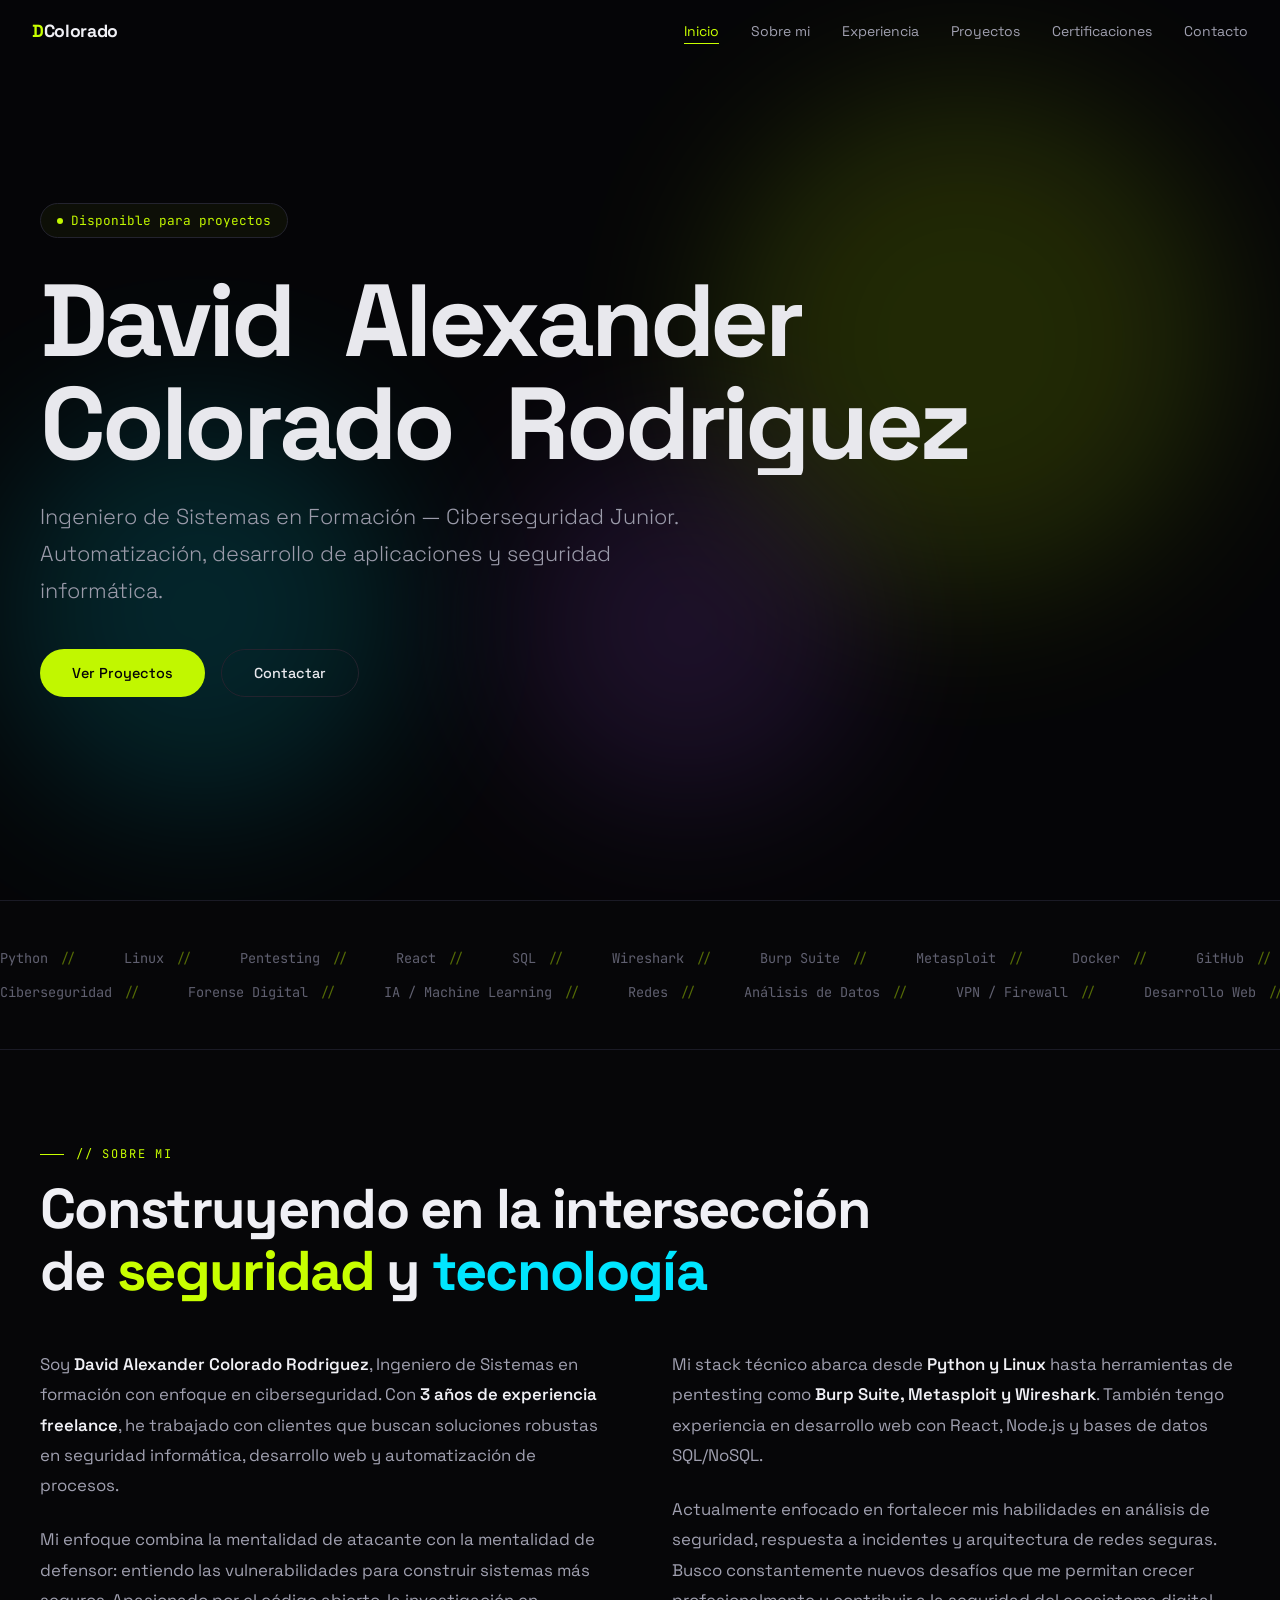
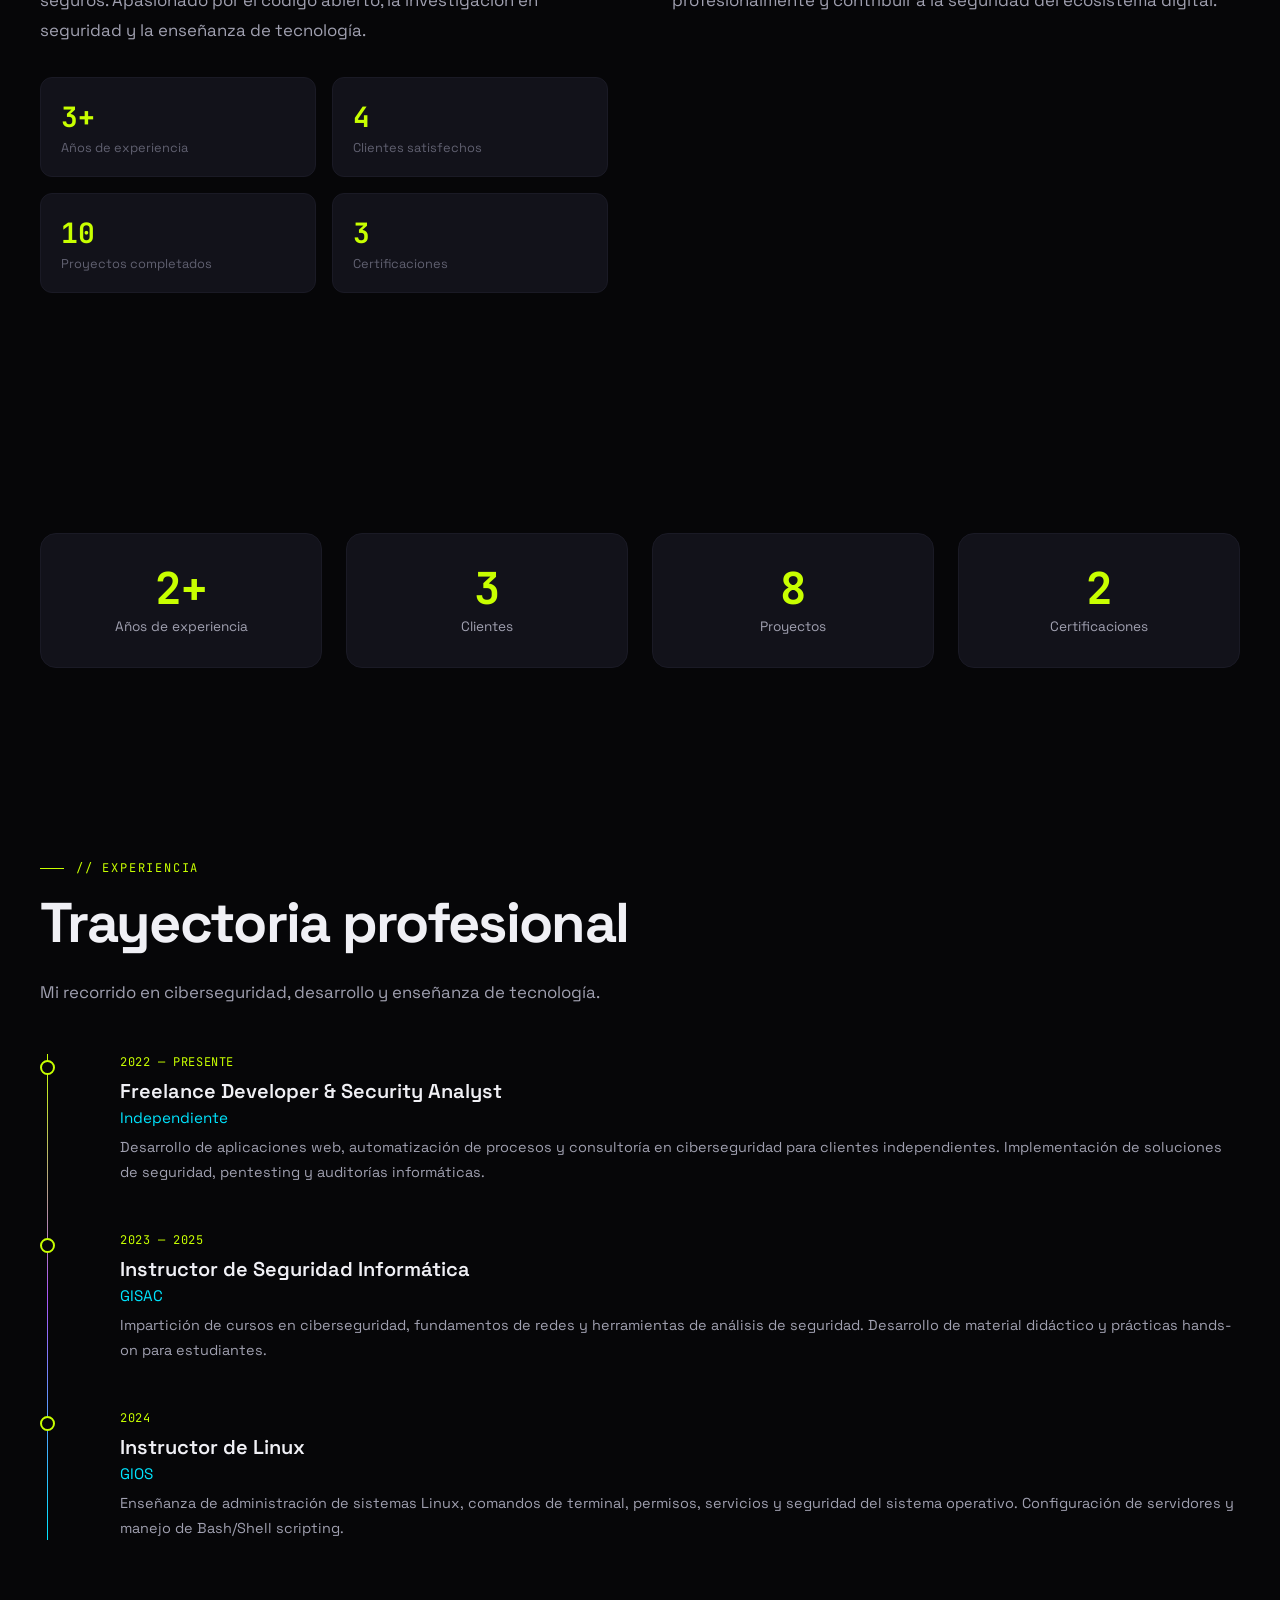
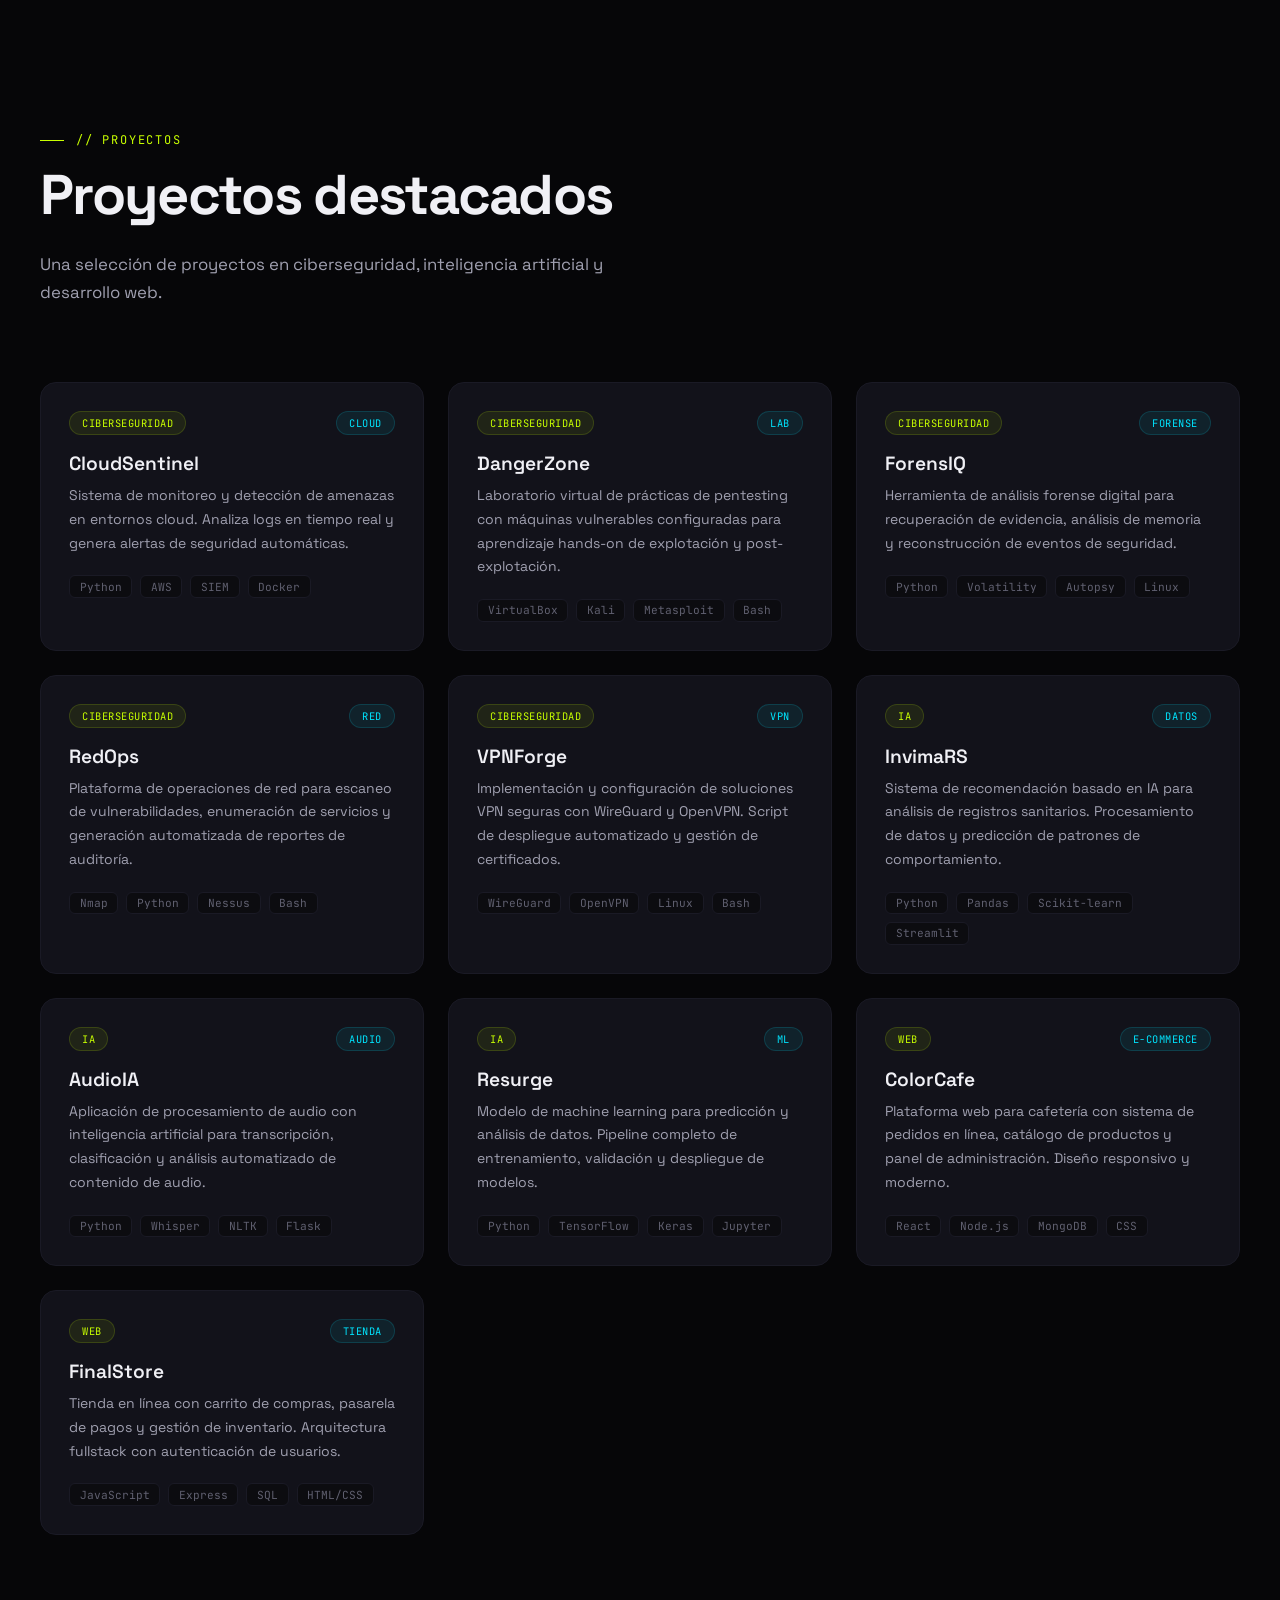
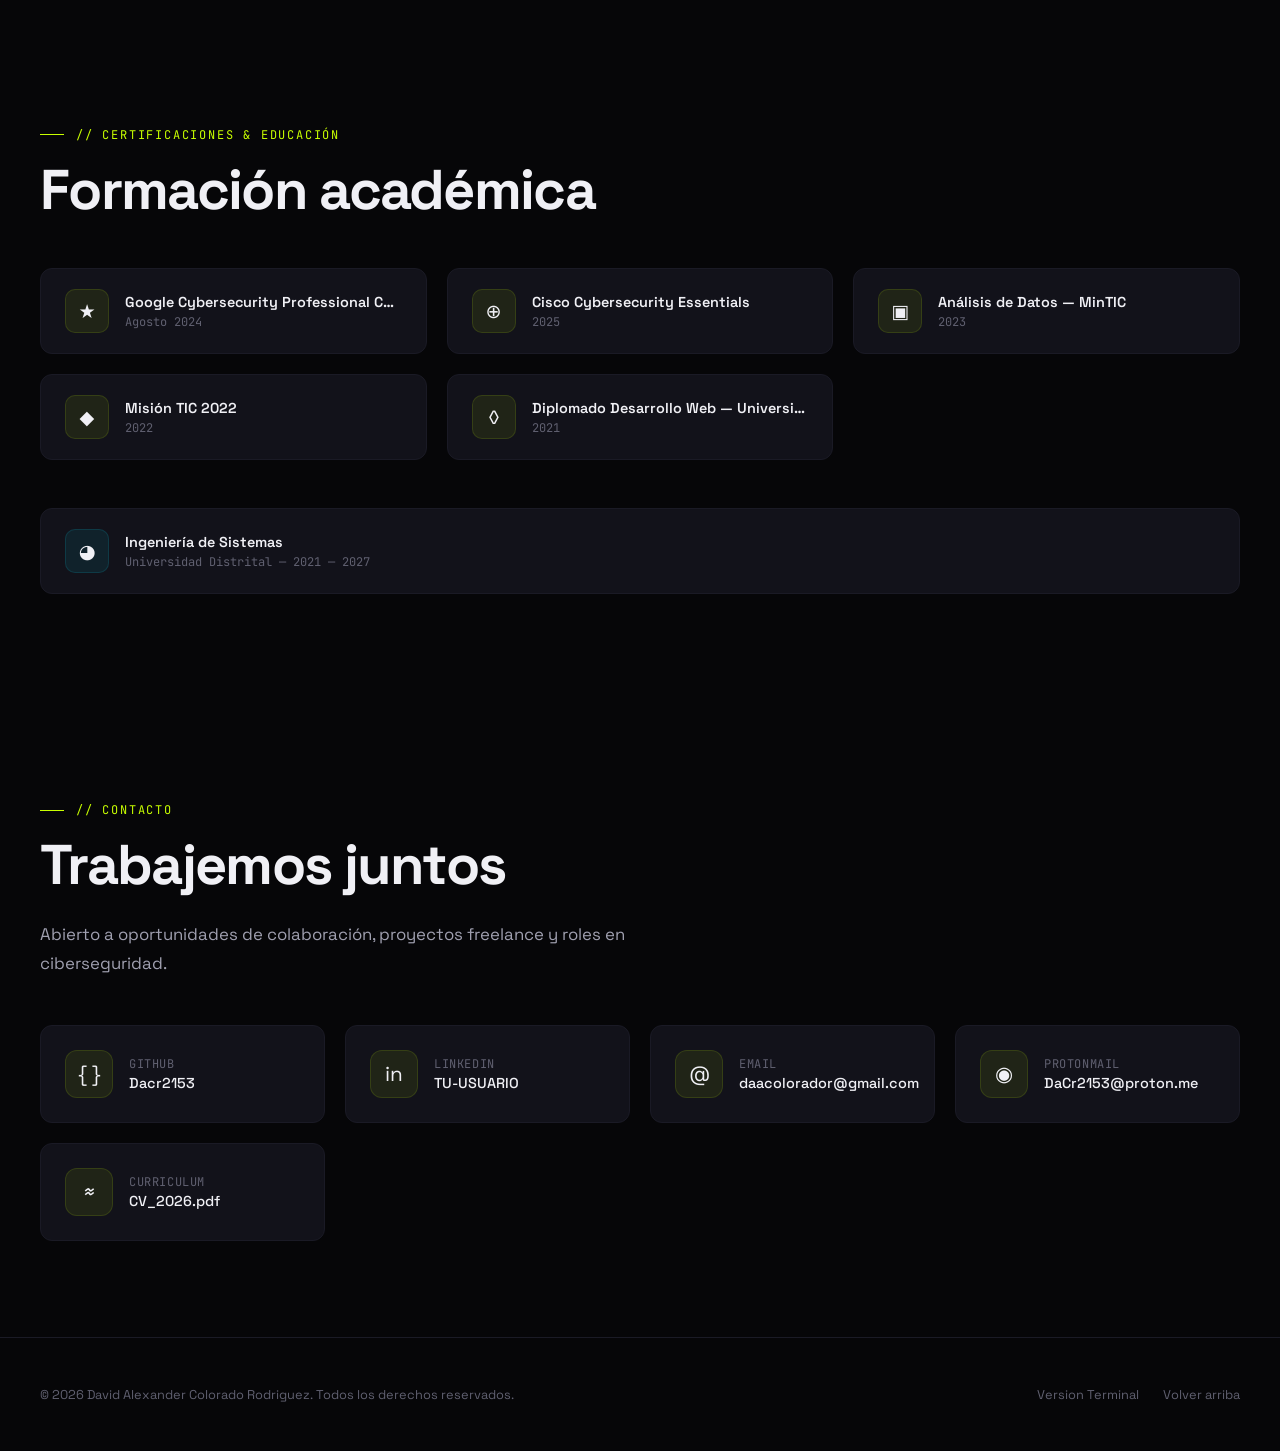
==== commit 2130724d: "fix: cursor disappearing on dark background - Lowered grain z-index from 9999 to 5 (was creating GPU" ====
--- a/simple.html
+++ b/simple.html
@@ -31,16 +31,17 @@
     ::-webkit-scrollbar{width:4px}
     ::-webkit-scrollbar-track{background:var(--bg)}
     ::-webkit-scrollbar-thumb{background:var(--border2);border-radius:2px}
-    .grain{position:fixed;inset:0;z-index:9999;pointer-events:none;opacity:.03}
-    .grain::before{content:'';position:absolute;inset:-200%;background-image:url("data:image/svg+xml,%3Csvg viewBox='0 0 256 256' xmlns='http://www.w3.org/2000/svg'%3E%3Cfilter id='n'%3E%3CfeTurbulence type='fractalNoise' baseFrequency='.85' numOctaves='4' stitchTiles='stitch'/%3E%3C/filter%3E%3Crect width='100%25' height='100%25' filter='url(%2on)'/%3E%3C/svg%3E");animation:grain 8s steps(10) infinite}
+    .grain{position:fixed;inset:0;z-index:5;pointer-events:none;opacity:.03;overflow:hidden}
+    .grain::before{content:'';position:absolute;top:-50%;left:-50%;width:200%;height:200%;background-image:url("data:image/svg+xml,%3Csvg viewBox='0 0 256 256' xmlns='http://www.w3.org/2000/svg'%3E%3Cfilter id='n'%3E%3CfeTurbulence type='fractalNoise' baseFrequency='.85' numOctaves='4' stitchTiles='stitch'/%3E%3C/filter%3E%3Crect width='100%25' height='100%25' filter='url(%2on)'/%3E%3C/svg%3E");animation:grain 8s steps(10) infinite}
     @keyframes grain{0%,100%{transform:translate(0,0)}10%{transform:translate(-5%,-10%)}20%{transform:translate(-15%,5%)}30%{transform:translate(7%,-25%)}40%{transform:translate(-5%,25%)}50%{transform:translate(-15%,10%)}60%{transform:translate(15%,0%)}70%{transform:translate(0%,15%)}80%{transform:translate(3%,35%)}90%{transform:translate(-10%,10%)}}
-    .cursor-dot{position:fixed;top:0;left:0;width:8px;height:8px;background:var(--accent);border-radius:50%;pointer-events:none;z-index:10001;transform:translate(-50%,-50%);transition:width .3s,height .3s,background .3s;opacity:1}
-    .cursor-ring{position:fixed;top:0;left:0;width:40px;height:40px;border:1.5px solid var(--accent);border-radius:50%;pointer-events:none;z-index:10000;transform:translate(-50%,-50%);transition:width .4s cubic-bezier(.16,1,.3,1),height .4s cubic-bezier(.16,1,.3,1),border-color .3s,opacity .3s;opacity:.6}
-    .cursor-ring.hover{width:64px;height:64px;opacity:1;border-color:var(--accent2)}
+    .cursor-dot,.cursor-ring{position:fixed;top:-100px;left:-100px;border-radius:50%;pointer-events:none;z-index:99999;will-change:transform;visibility:hidden}
+    .cursor-dot{width:8px;height:8px;background:var(--accent);transform:translate(-50%,-50%);transition:width .2s,height .2s}
+    .cursor-ring{width:40px;height:40px;border:1.5px solid var(--accent);transform:translate(-50%,-50%);transition:width .4s cubic-bezier(.16,1,.3,1),height .4s cubic-bezier(.16,1,.3,1),border-color .3s}
+    .cursor-ring.hover{width:64px;height:64px;border-color:var(--accent2)}
     .cursor-dot.hover{width:4px;height:4px}
     @media(hover:none),(pointer:coarse){.cursor-dot,.cursor-ring{display:none!important}body{cursor:auto!important}}
-    @media(hover:hover) and (pointer:fine){body{cursor:none}a,button,.btn,.filter-btn{cursor:none}}
-    .scroll-progress{position:fixed;top:0;left:0;height:2px;background:linear-gradient(90deg,var(--accent),var(--accent2),var(--purple));z-index:10000;width:0%;transition:width .1s linear}
+    @media(hover:hover) and (pointer:fine){body,a,button,.btn,.filter-btn,.project-card,.cert-card,.contact-card,.nav-toggle{cursor:none!important}}
+    .scroll-progress{position:fixed;top:0;left:0;height:2px;background:linear-gradient(90deg,var(--accent),var(--accent2),var(--purple));z-index:99998;width:0%;transition:width .1s linear}
     .nav{position:fixed;top:0;left:0;right:0;z-index:1000;padding:1.25rem 2rem;display:flex;align-items:center;justify-content:space-between;transition:background .4s,backdrop-filter .4s,border-color .4s;border-bottom:1px solid transparent}
     .nav.scrolled{background:rgba(6,6,8,.75);backdrop-filter:blur(20px);-webkit-backdrop-filter:blur(20px);border-bottom-color:var(--border)}
     .nav-logo{font-weight:700;font-size:1.1rem;letter-spacing:-.02em;color:var(--text);text-decoration:none}
@@ -527,7 +528,11 @@
       var ring=document.getElementById('cursorRing');
       var mx=0,my=0,dx=0,dy=0,rx=0,ry=0;
       if(!isTouch&&dot&&ring){
-        document.addEventListener('mousemove',function(e){mx=e.clientX;my=e.clientY});
+        document.addEventListener('mousemove',function(e){
+          if(dot.style.visibility!=='visible'){dot.style.visibility='visible';ring.style.visibility='visible'}
+          mx=e.clientX;my=e.clientY;
+        });
+        document.addEventListener('mouseleave',function(){dot.style.visibility='hidden';ring.style.visibility='hidden'});
         function lerp(a,b,t){return a+(b-a)*t}
         (function animCursor(){
           dx=lerp(dx,mx,.15);dy=lerp(dy,my,.15);
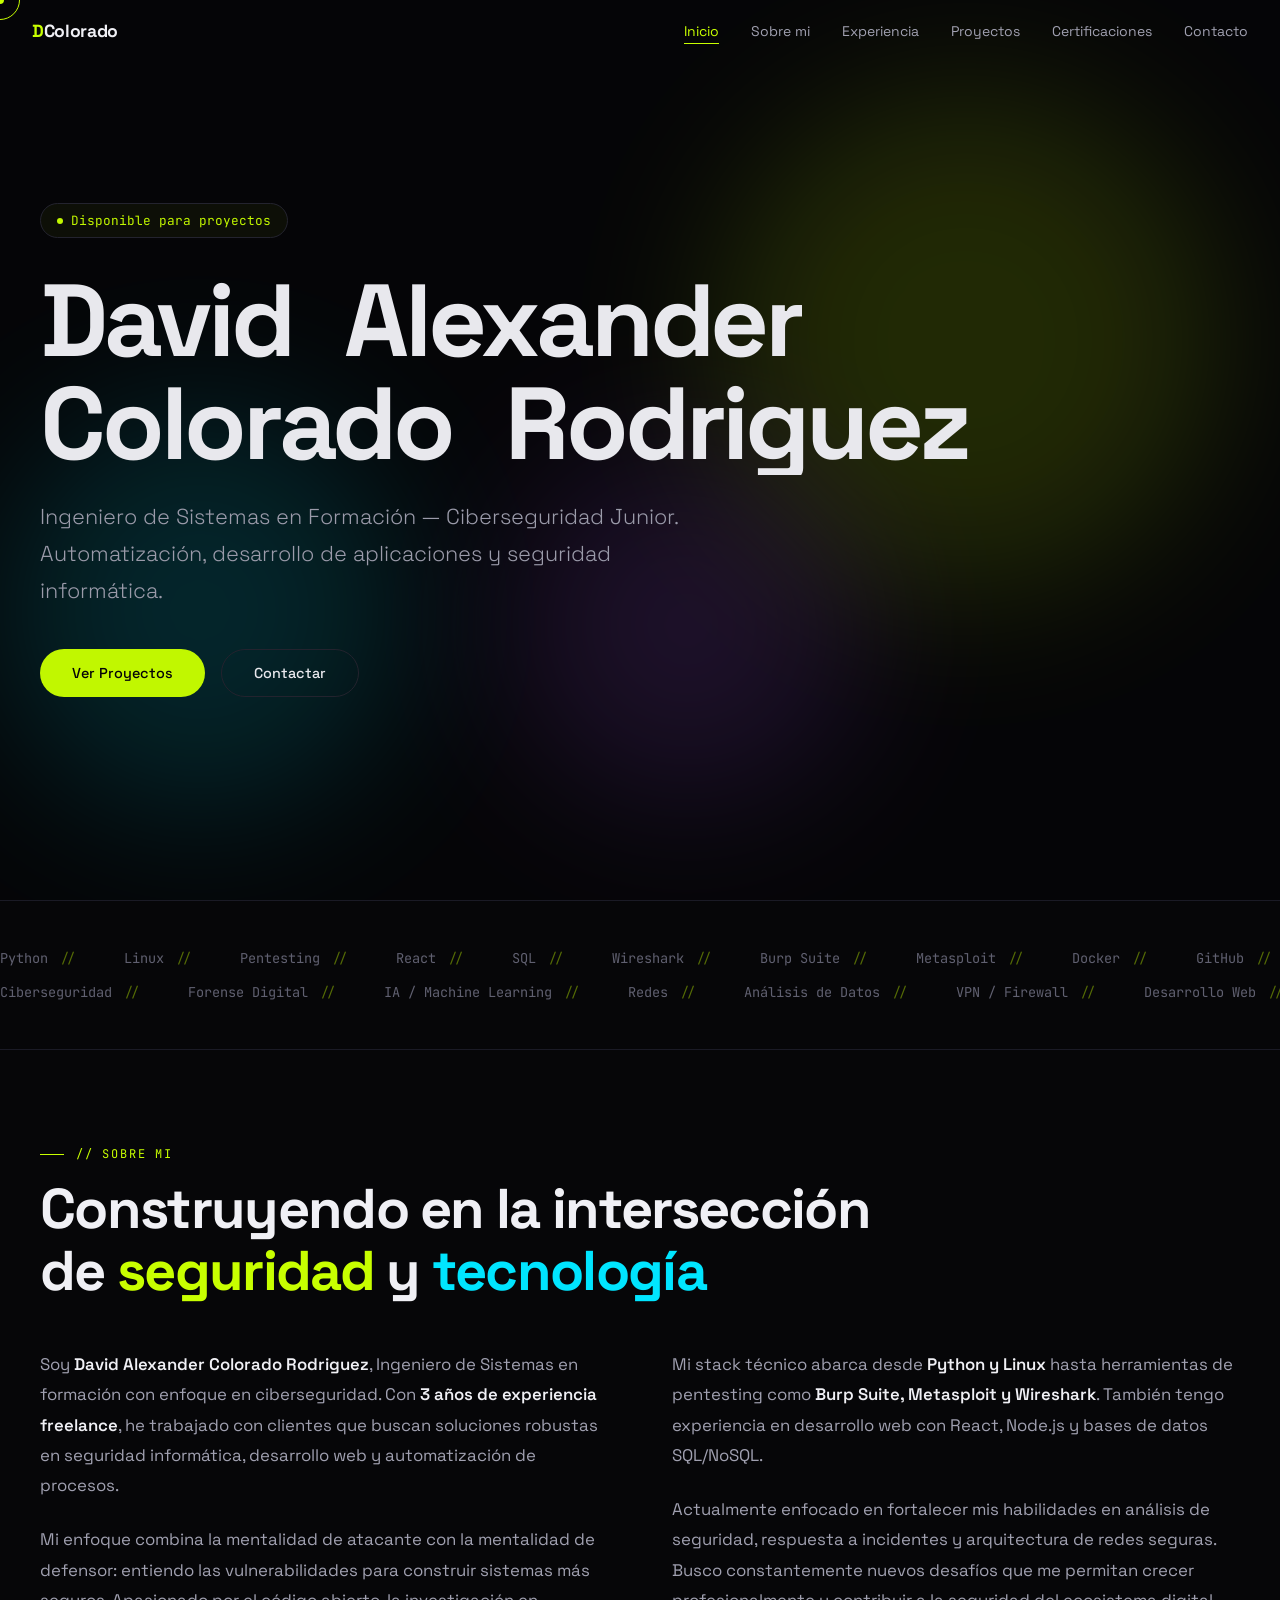
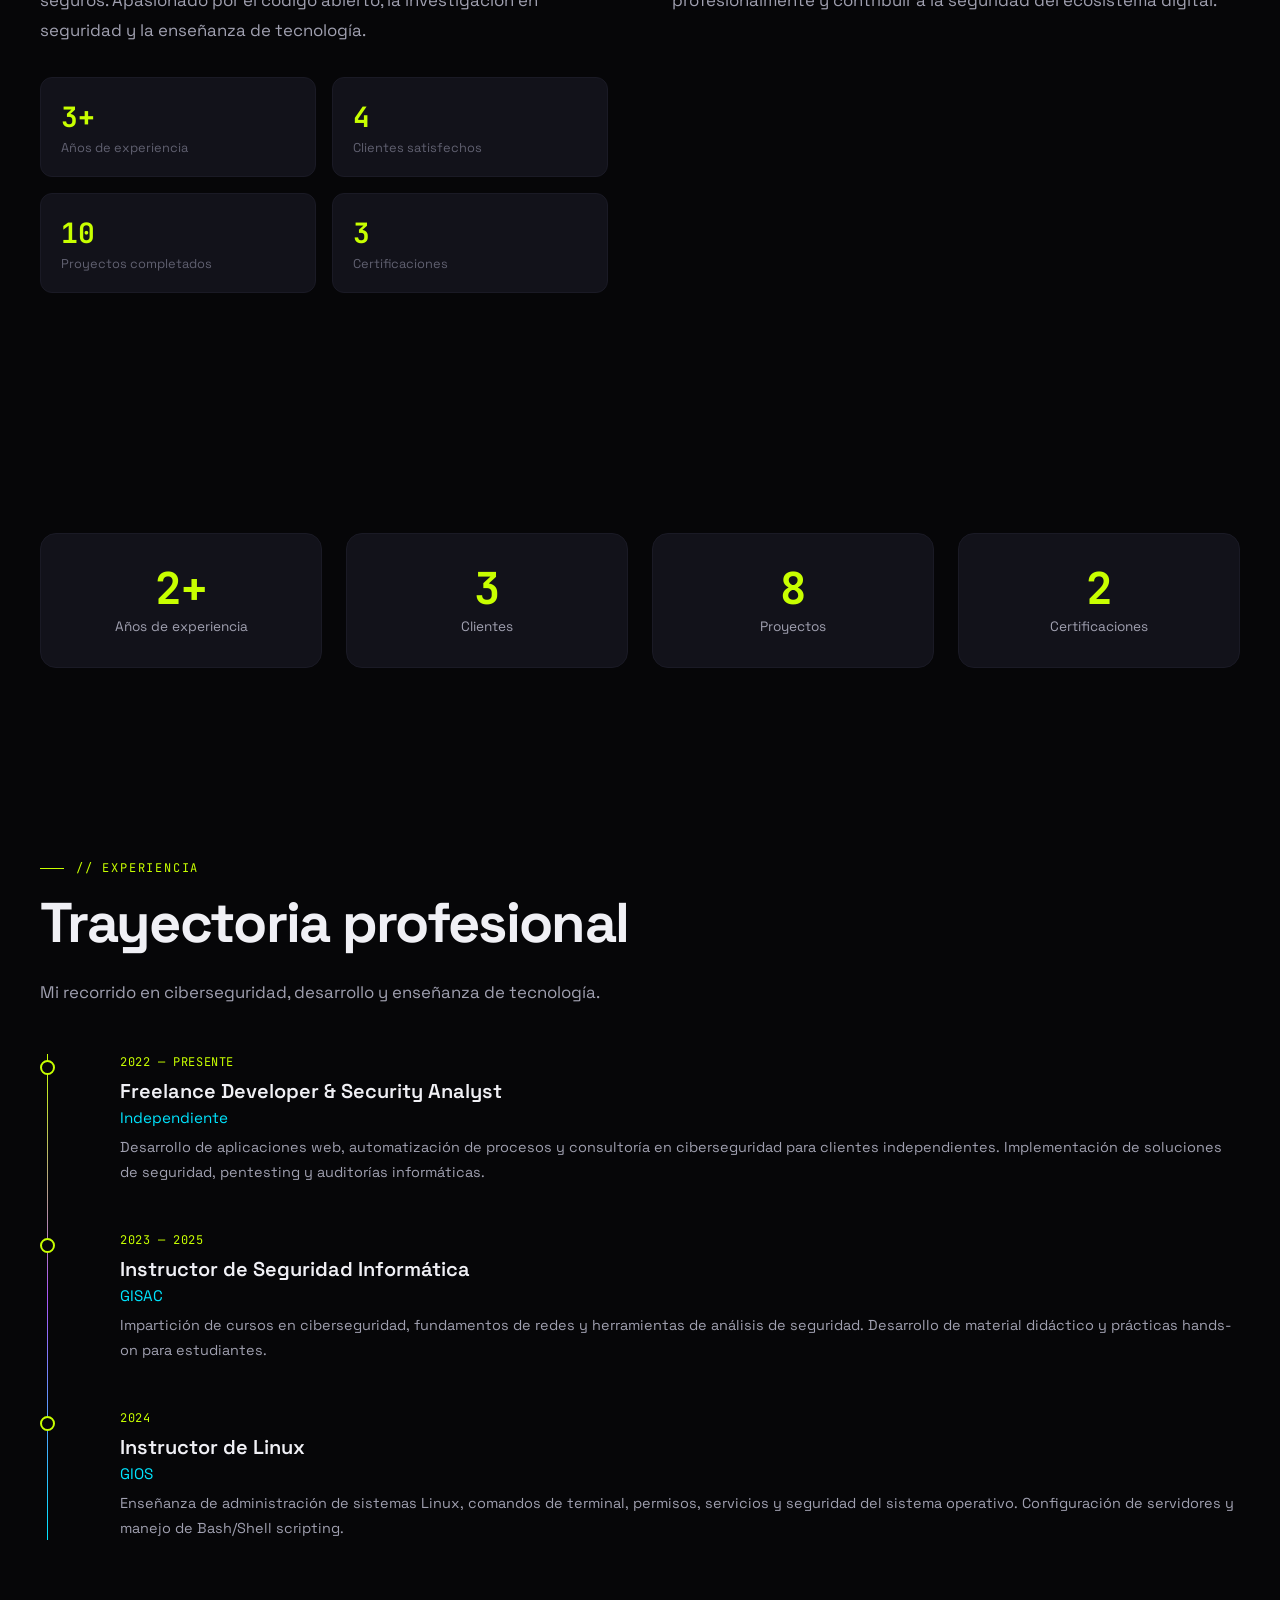
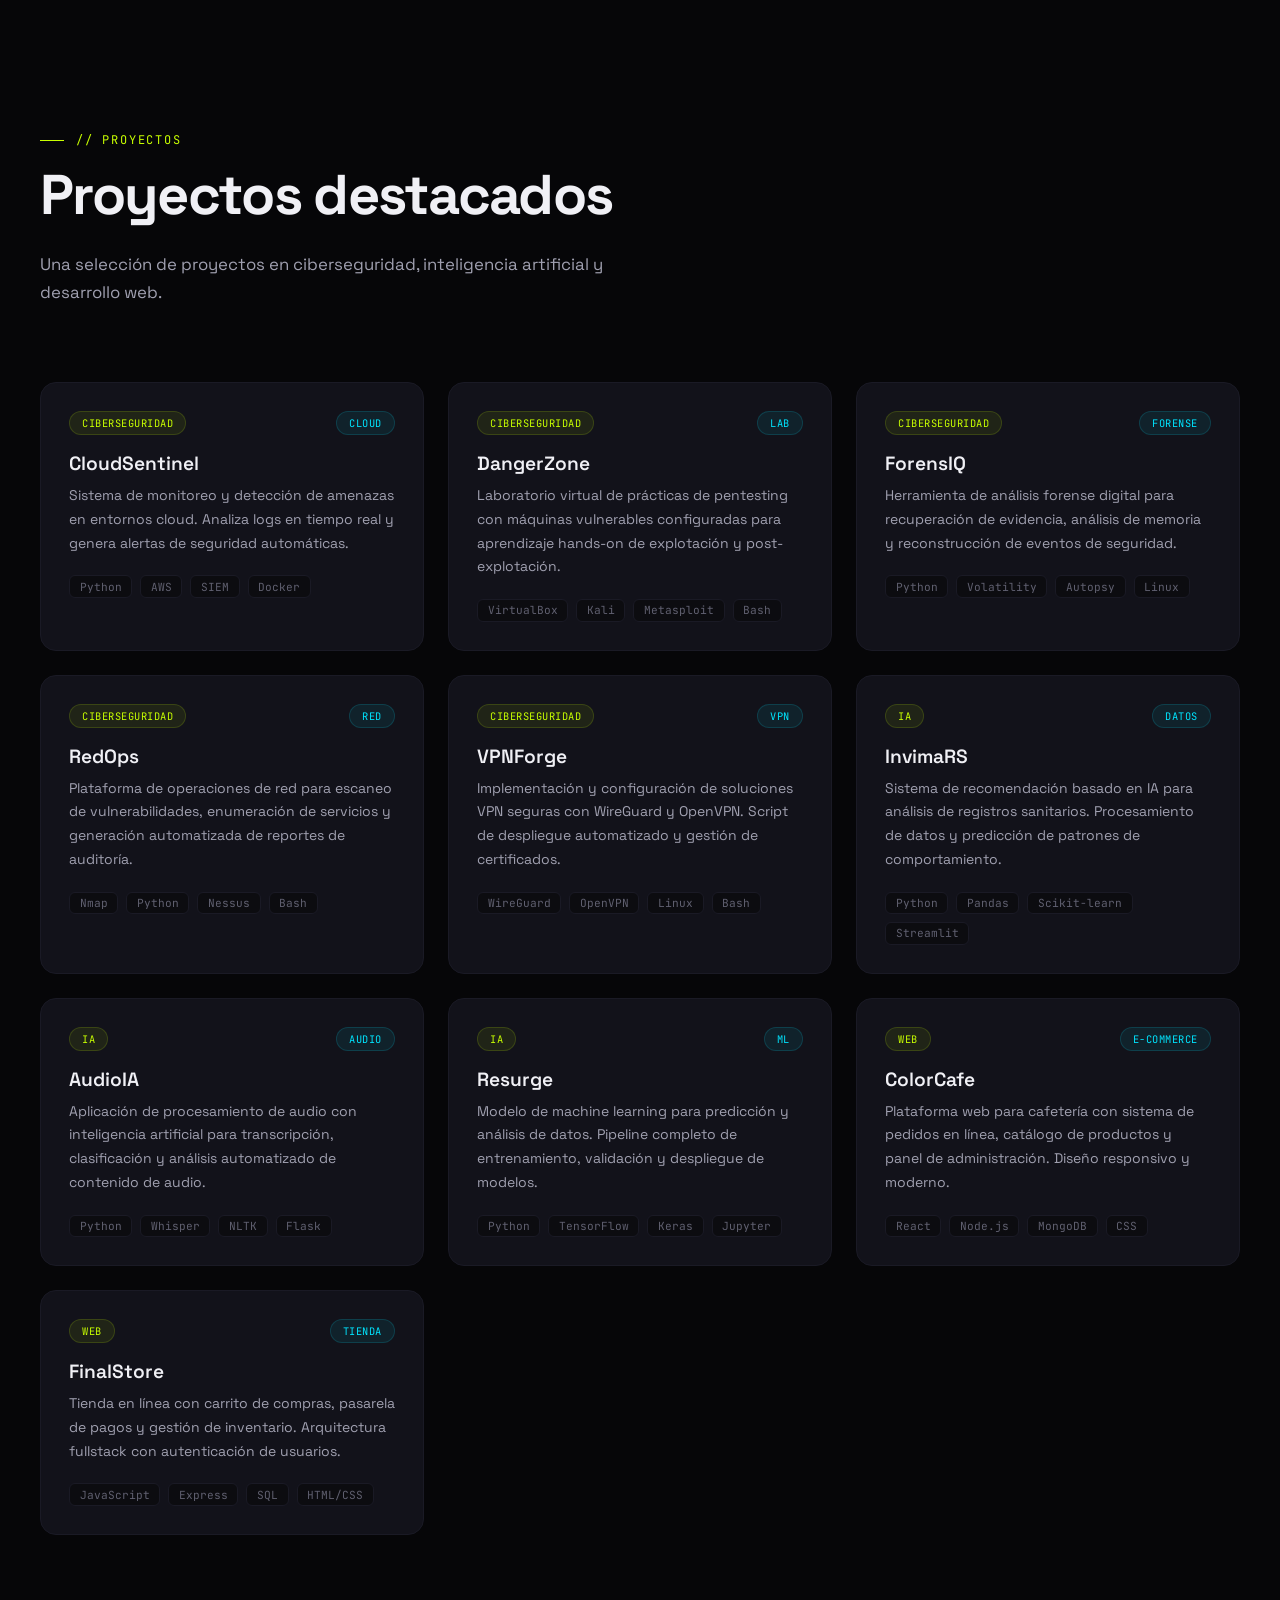
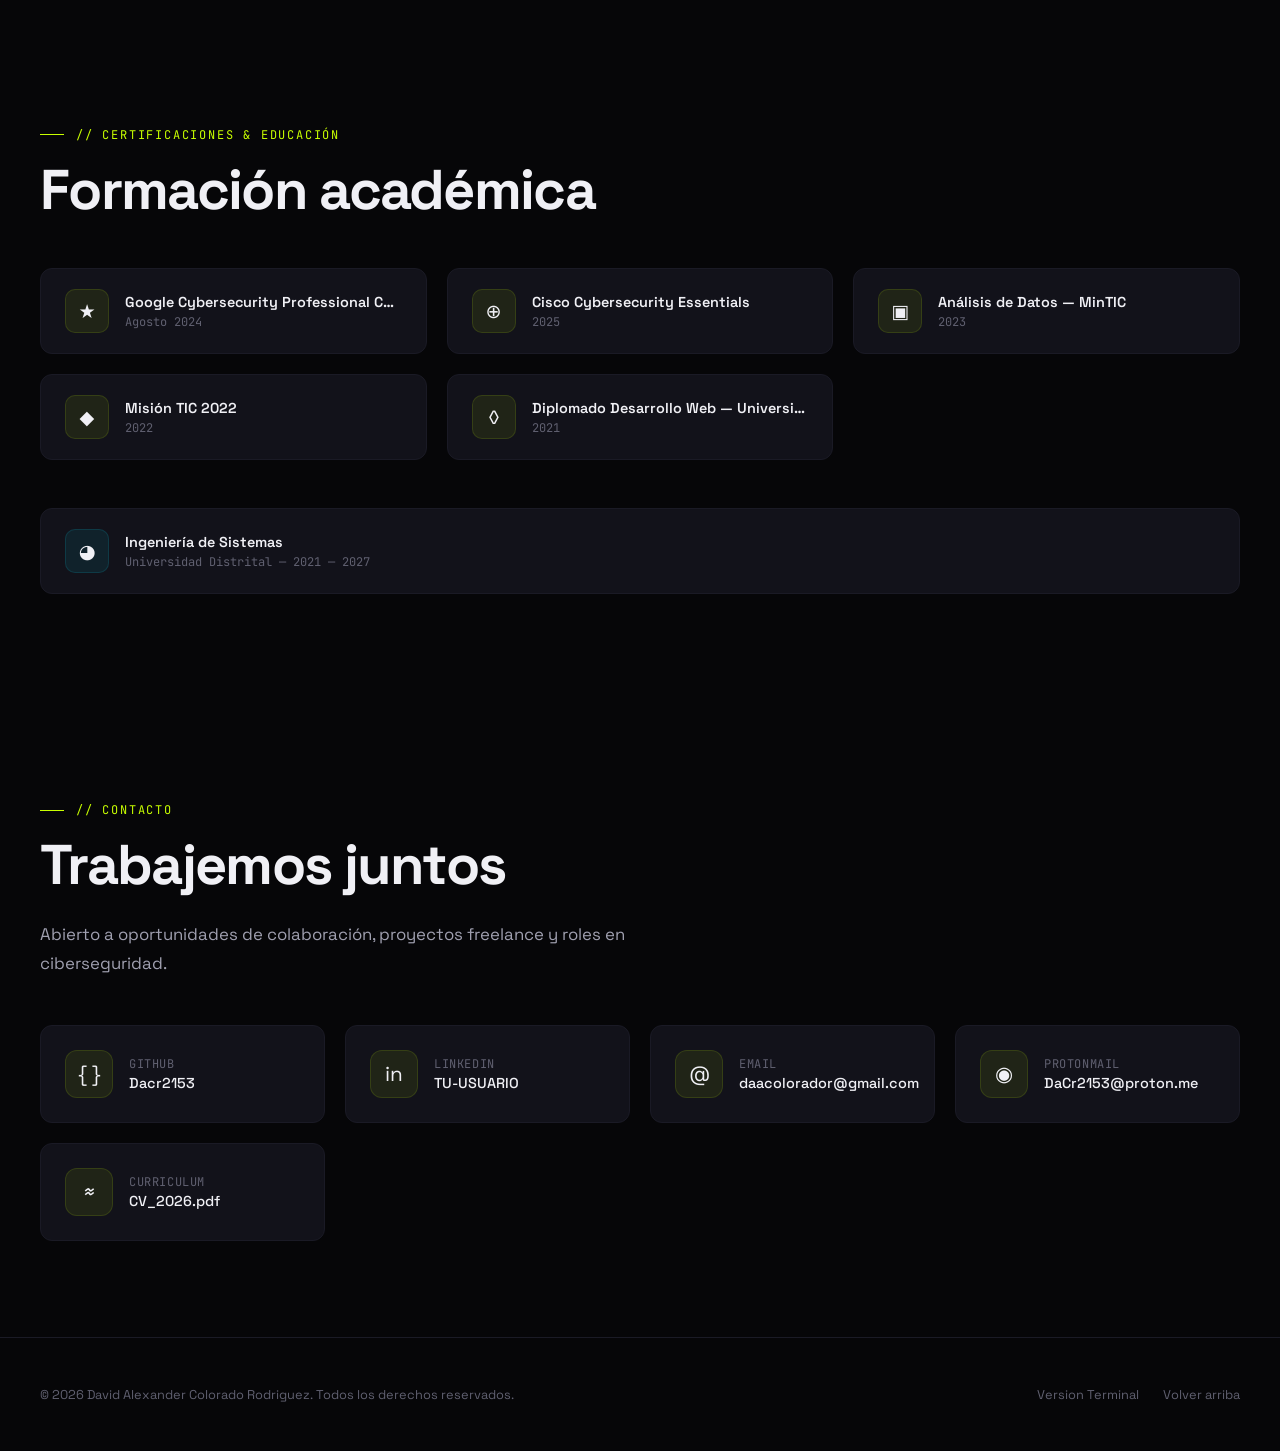
==== commit 63ffa211: "fix: cursor invisible - removed isTouch gate and visibility:hidden Root cause: navigator.maxTouchPoi" ====
--- a/simple.html
+++ b/simple.html
@@ -26,7 +26,7 @@
       --mono:'JetBrains Mono',monospace;
     }
     html{scroll-behavior:smooth;-webkit-font-smoothing:antialiased;-moz-osx-font-smoothing:grayscale}
-    body{font-family:var(--font);background:var(--bg);color:var(--text);overflow-x:hidden;cursor:none}
+    body{font-family:var(--font);background:var(--bg);color:var(--text);overflow-x:hidden}
     ::selection{background:var(--accent);color:var(--bg)}
     ::-webkit-scrollbar{width:4px}
     ::-webkit-scrollbar-track{background:var(--bg)}
@@ -34,7 +34,7 @@
     .grain{position:fixed;inset:0;z-index:5;pointer-events:none;opacity:.03;overflow:hidden}
     .grain::before{content:'';position:absolute;top:-50%;left:-50%;width:200%;height:200%;background-image:url("data:image/svg+xml,%3Csvg viewBox='0 0 256 256' xmlns='http://www.w3.org/2000/svg'%3E%3Cfilter id='n'%3E%3CfeTurbulence type='fractalNoise' baseFrequency='.85' numOctaves='4' stitchTiles='stitch'/%3E%3C/filter%3E%3Crect width='100%25' height='100%25' filter='url(%2on)'/%3E%3C/svg%3E");animation:grain 8s steps(10) infinite}
     @keyframes grain{0%,100%{transform:translate(0,0)}10%{transform:translate(-5%,-10%)}20%{transform:translate(-15%,5%)}30%{transform:translate(7%,-25%)}40%{transform:translate(-5%,25%)}50%{transform:translate(-15%,10%)}60%{transform:translate(15%,0%)}70%{transform:translate(0%,15%)}80%{transform:translate(3%,35%)}90%{transform:translate(-10%,10%)}}
-    .cursor-dot,.cursor-ring{position:fixed;top:-100px;left:-100px;border-radius:50%;pointer-events:none;z-index:99999;will-change:transform;visibility:hidden}
+    .cursor-dot,.cursor-ring{position:fixed;top:-100px;left:-100px;border-radius:50%;pointer-events:none;z-index:99999;will-change:transform}
     .cursor-dot{width:8px;height:8px;background:var(--accent);transform:translate(-50%,-50%);transition:width .2s,height .2s}
     .cursor-ring{width:40px;height:40px;border:1.5px solid var(--accent);transform:translate(-50%,-50%);transition:width .4s cubic-bezier(.16,1,.3,1),height .4s cubic-bezier(.16,1,.3,1),border-color .3s}
     .cursor-ring.hover{width:64px;height:64px;border-color:var(--accent2)}
@@ -523,16 +523,11 @@
     </div>
   </footer>  <script>
     (function(){
-      var isTouch='ontouchstart'in window||navigator.maxTouchPoints>0;
       var dot=document.getElementById('cursorDot');
       var ring=document.getElementById('cursorRing');
       var mx=0,my=0,dx=0,dy=0,rx=0,ry=0;
-      if(!isTouch&&dot&&ring){
-        document.addEventListener('mousemove',function(e){
-          if(dot.style.visibility!=='visible'){dot.style.visibility='visible';ring.style.visibility='visible'}
-          mx=e.clientX;my=e.clientY;
-        });
-        document.addEventListener('mouseleave',function(){dot.style.visibility='hidden';ring.style.visibility='hidden'});
+      if(dot&&ring){
+        document.addEventListener('mousemove',function(e){mx=e.clientX;my=e.clientY});
         function lerp(a,b,t){return a+(b-a)*t}
         (function animCursor(){
           dx=lerp(dx,mx,.15);dy=lerp(dy,my,.15);
@@ -634,7 +629,8 @@
         });
       });
       var magneticBtns=document.querySelectorAll('.btn');
-      if(!isTouch){
+      var hasFinePointer=window.matchMedia('(hover:hover) and (pointer:fine)').matches;
+      if(hasFinePointer){
         magneticBtns.forEach(function(btn){
           btn.addEventListener('mousemove',function(e){
             var rect=btn.getBoundingClientRect();
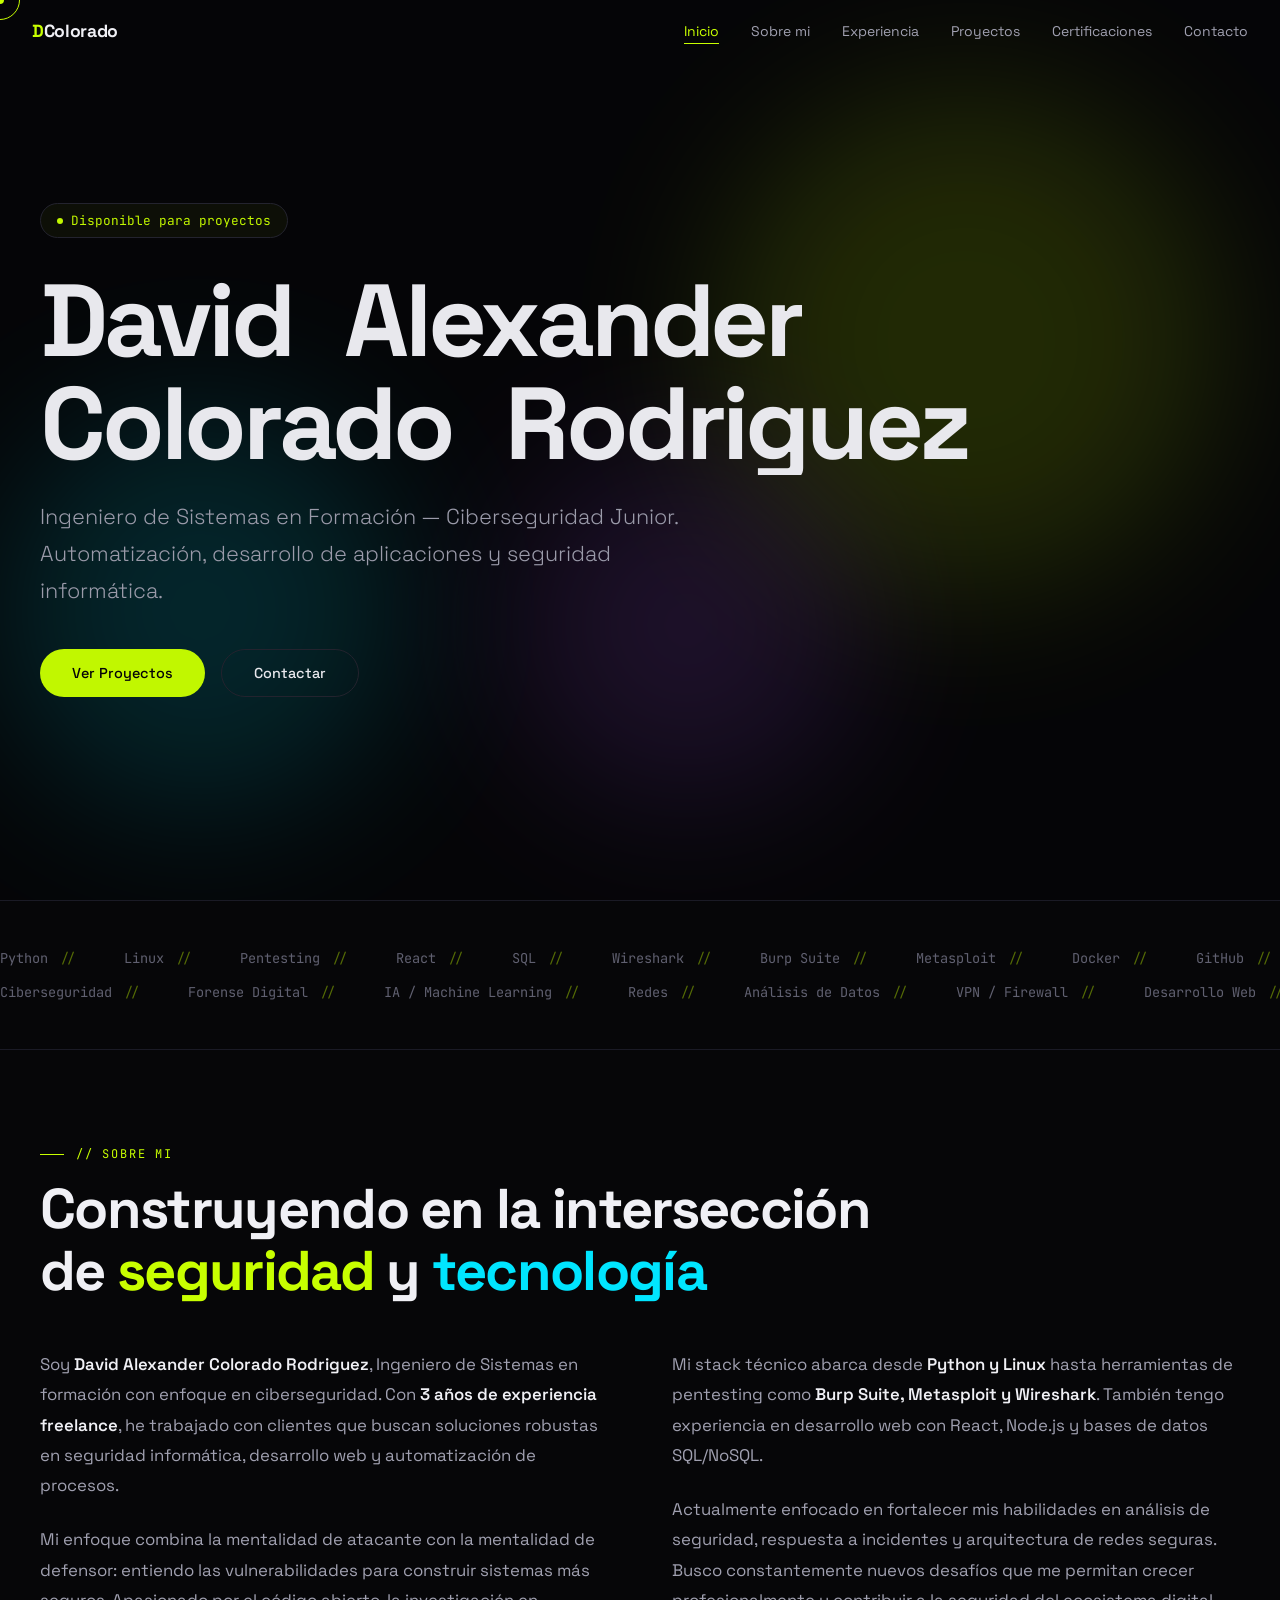
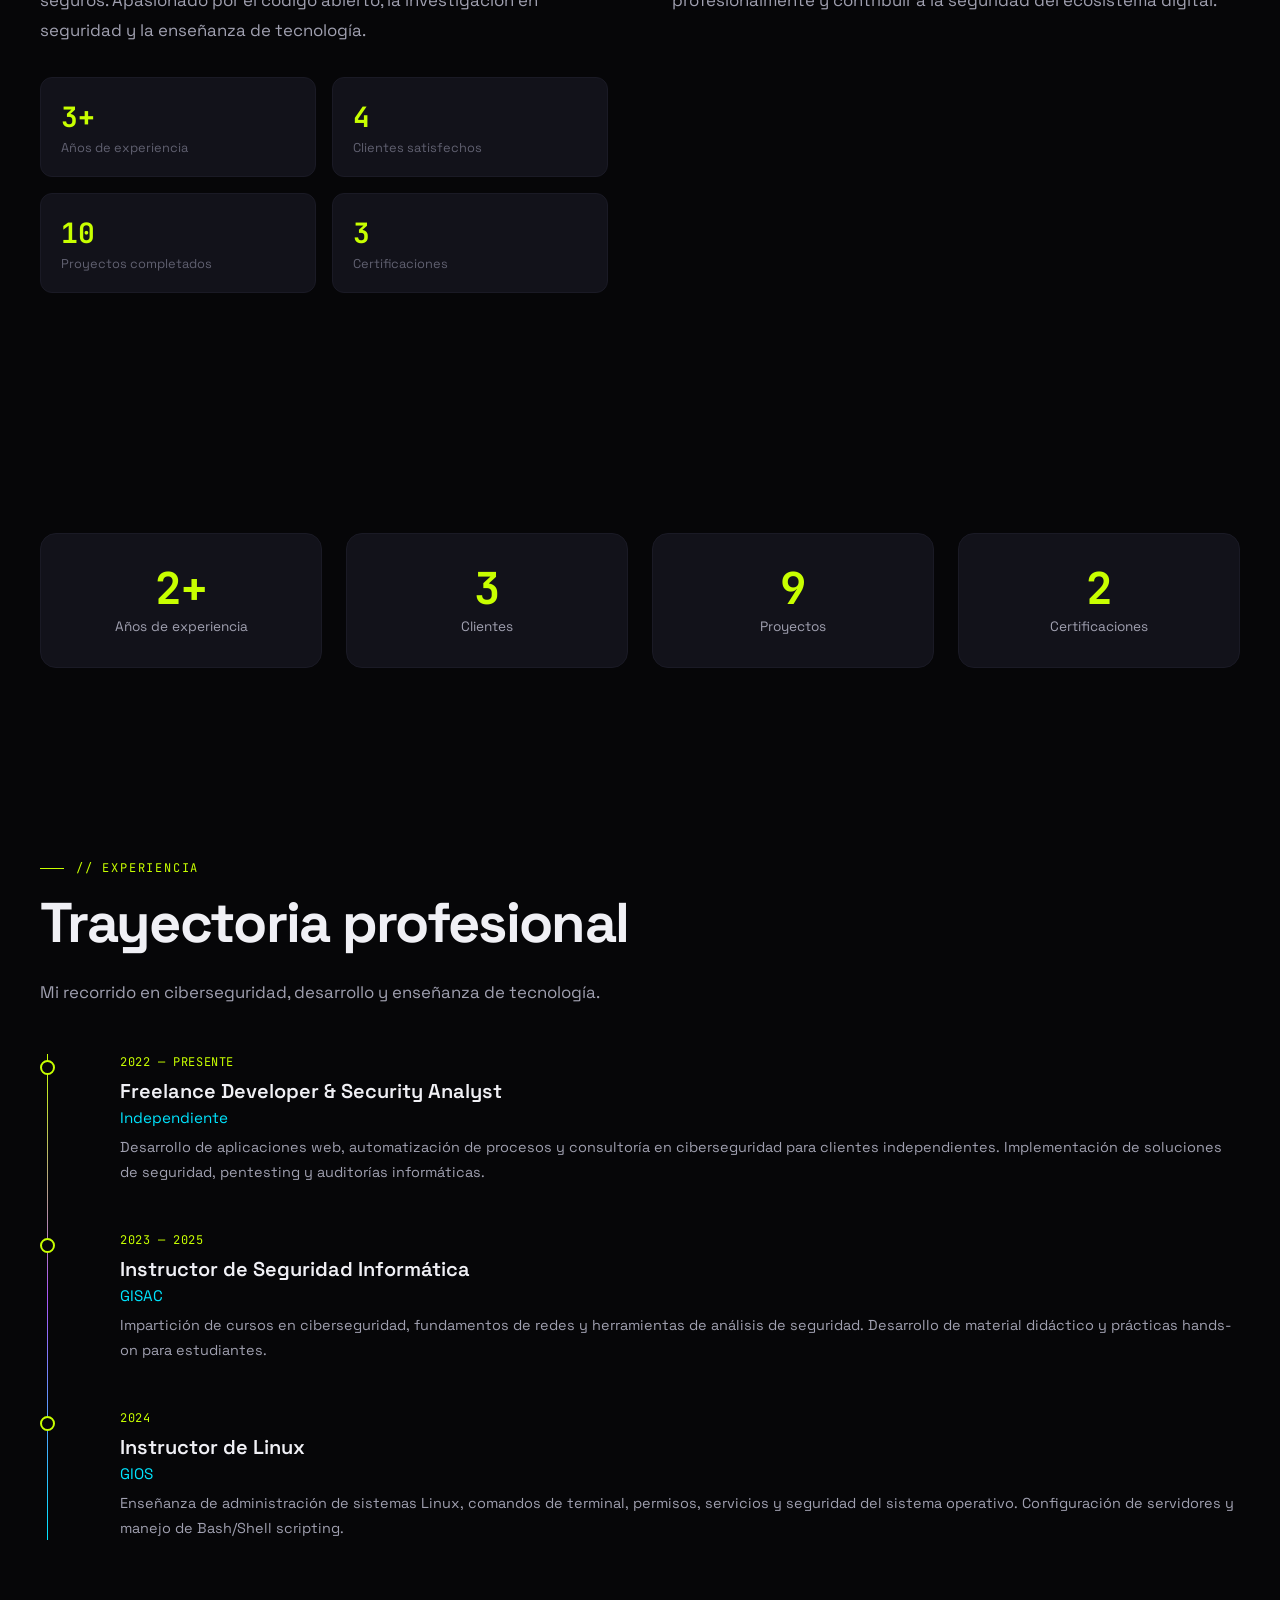
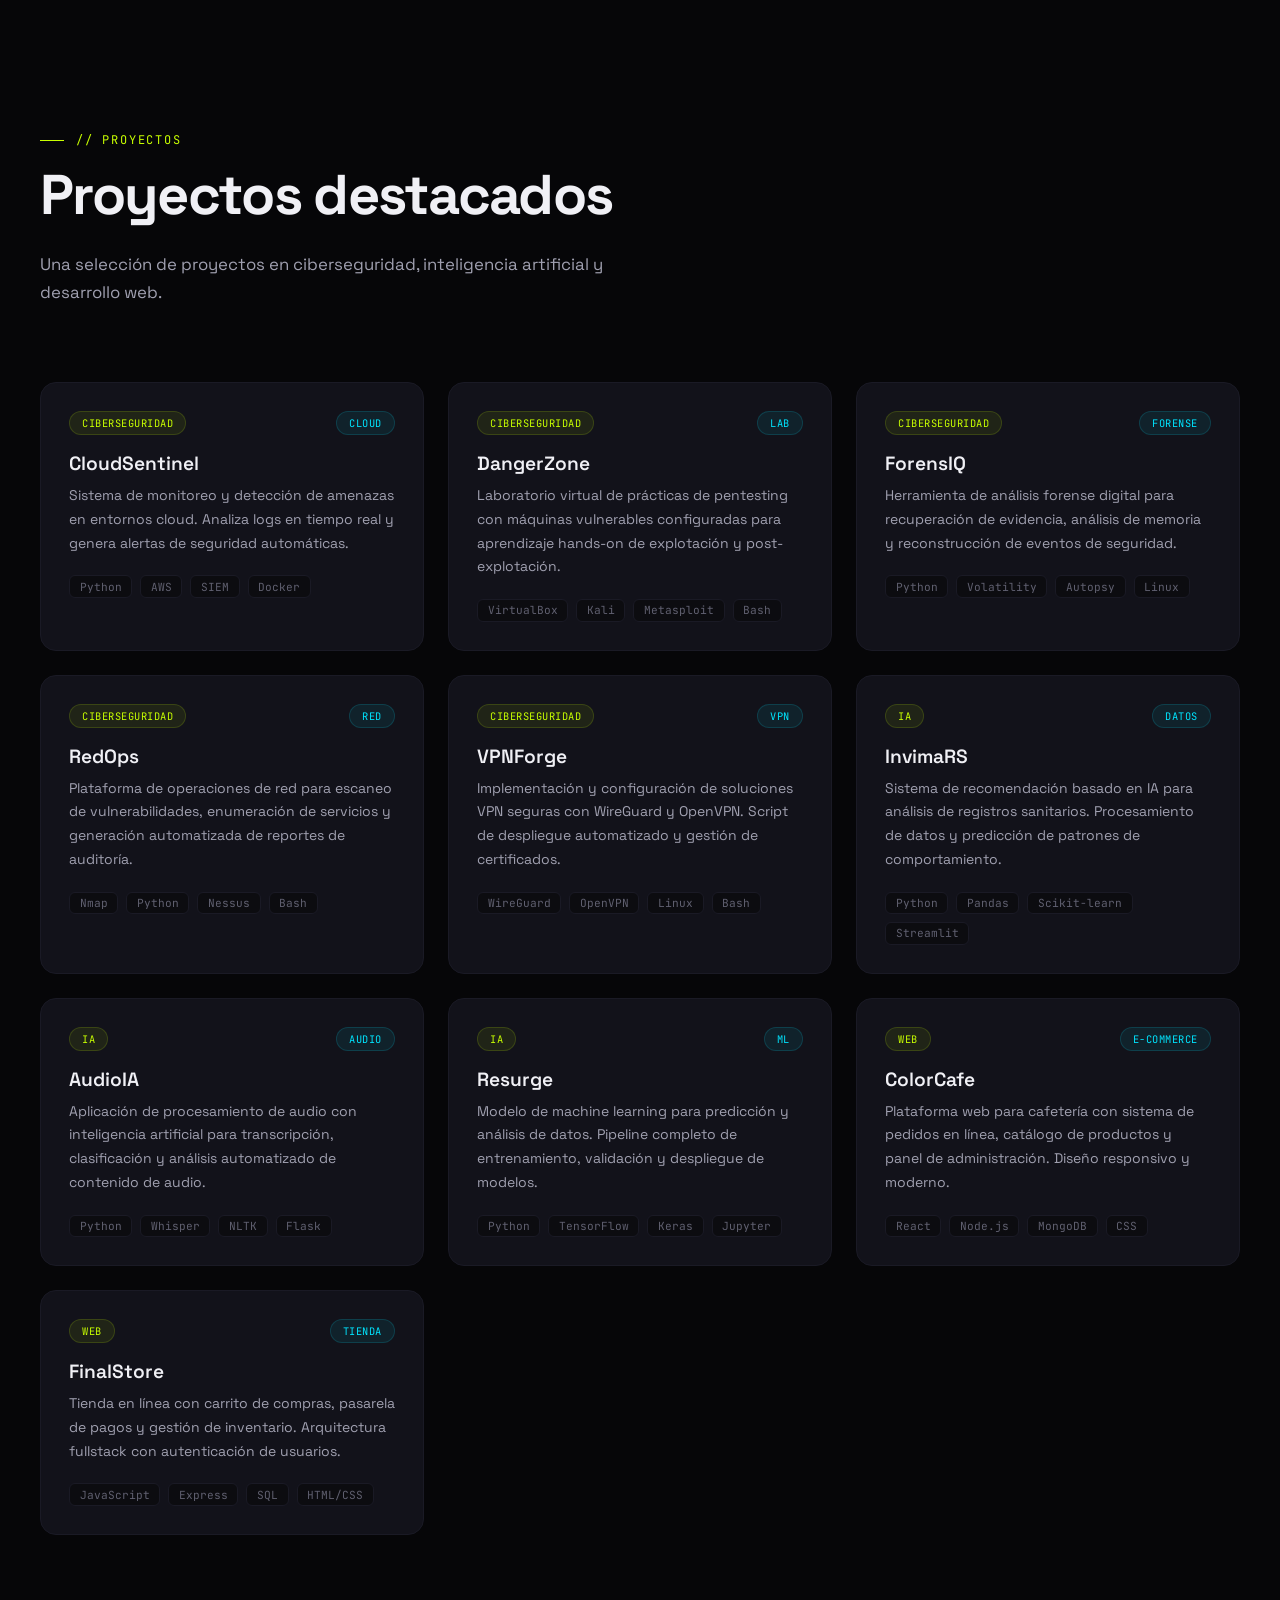
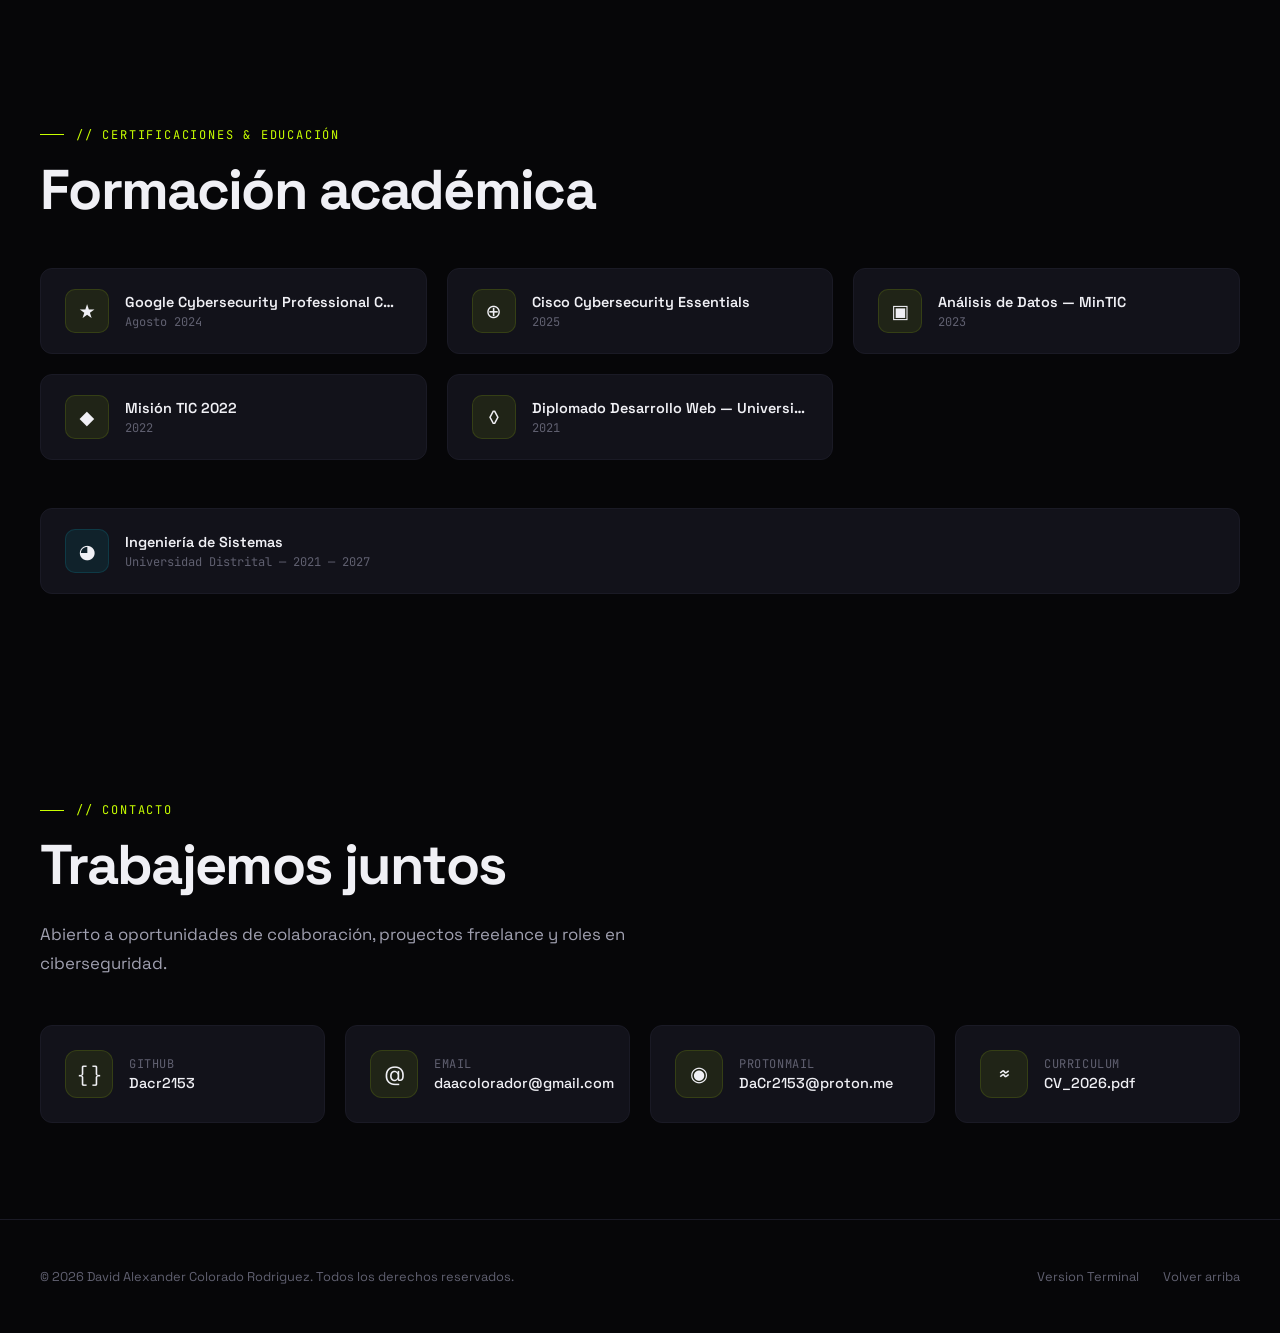
==== commit bf6e71bc: "Remove all LinkedIn mentions from portfolio" ====
--- a/simple.html
+++ b/simple.html
@@ -494,10 +494,6 @@
           <div class="contact-icon">{ }</div>
           <div><div class="contact-label">GitHub</div><div class="contact-value">Dacr2153</div></div>
         </a>
-        <a href="https://linkedin.com/in/TU-USUARIO" target="_blank" rel="noopener noreferrer" class="contact-card reveal reveal-delay-1">
-          <div class="contact-icon">in</div>
-          <div><div class="contact-label">LinkedIn</div><div class="contact-value">TU-USUARIO</div></div>
-        </a>
         <a href="mailto:daacolorador@gmail.com" class="contact-card reveal reveal-delay-2">
           <div class="contact-icon">@</div>
           <div><div class="contact-label">Email</div><div class="contact-value">daacolorador@gmail.com</div></div>
@@ -517,7 +513,7 @@
     <div class="footer-content">
       <div class="footer-text">© 2026 David Alexander Colorado Rodriguez. Todos los derechos reservados.</div>
       <div class="footer-links">
-        <a href="terminal.html">Version Terminal</a>
+        <a href="index.html">Version Terminal</a>
         <a href="#hero">Volver arriba</a>
       </div>
     </div>
